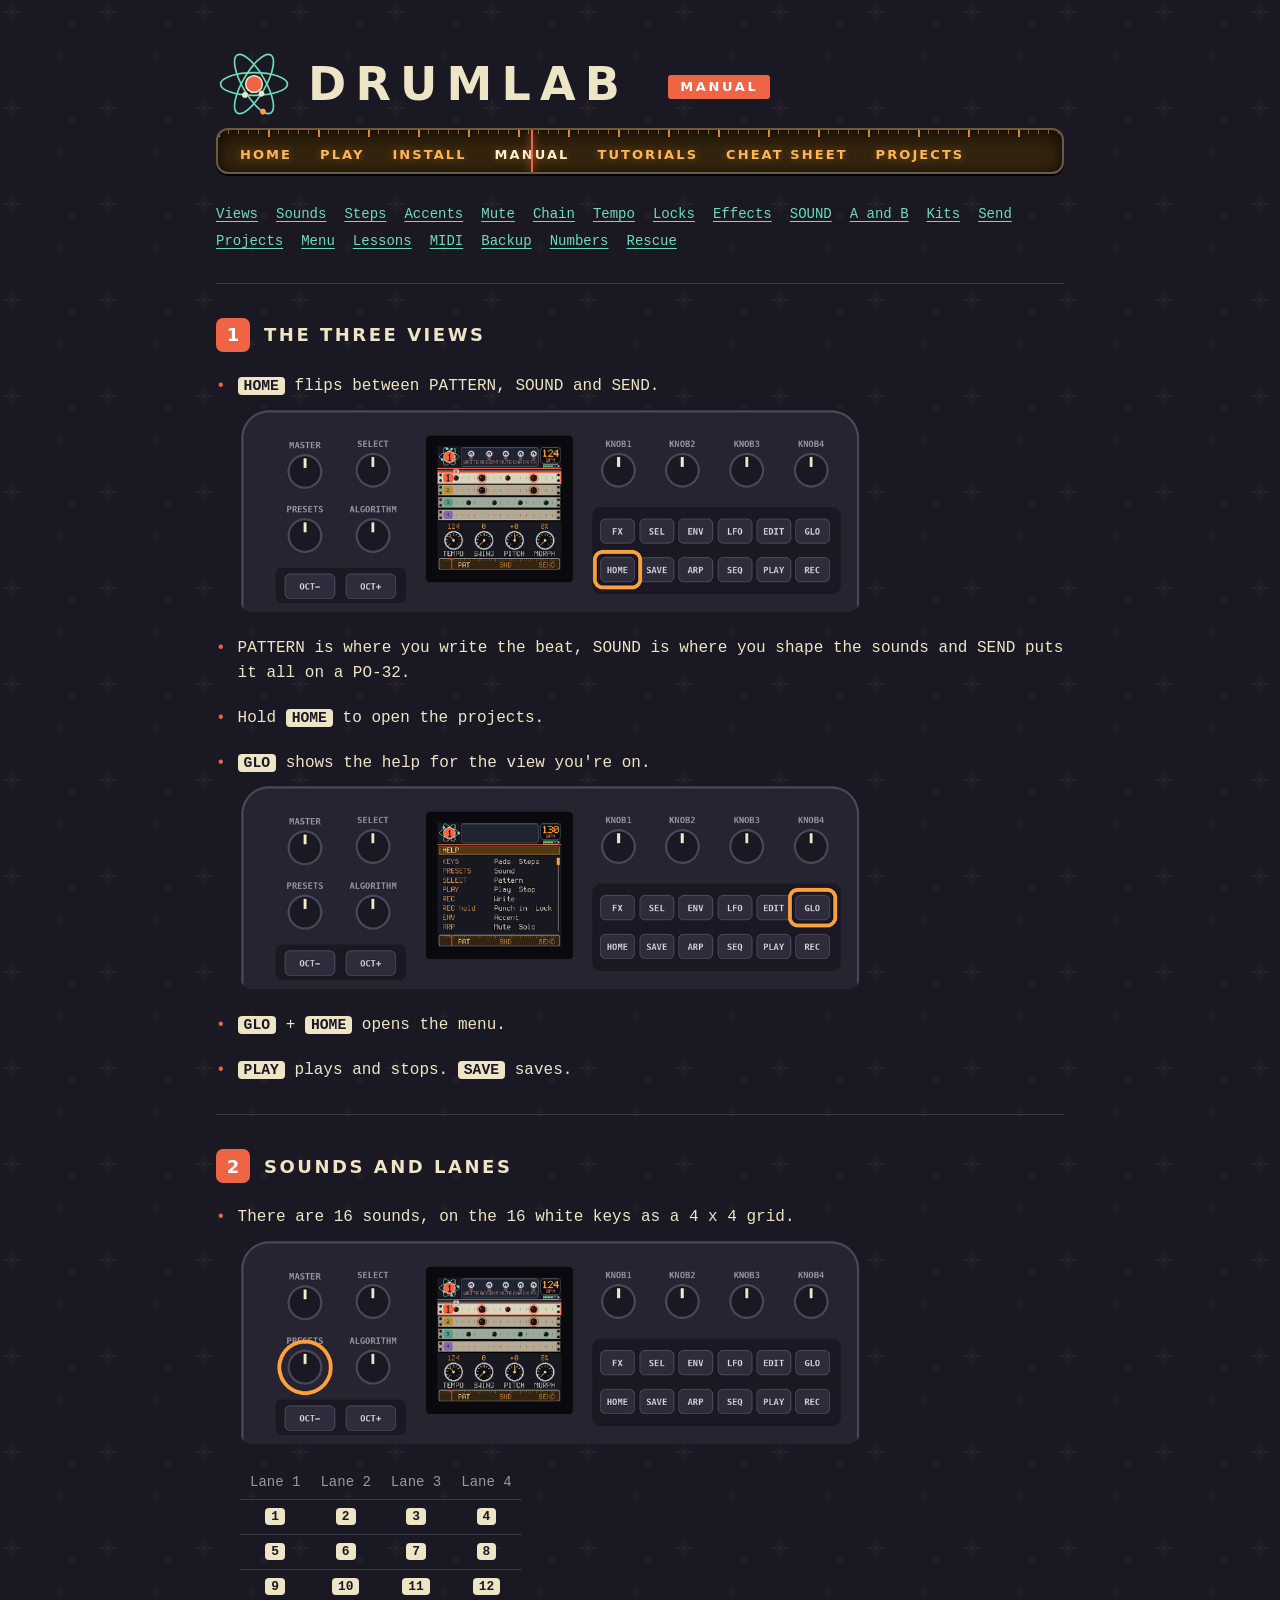
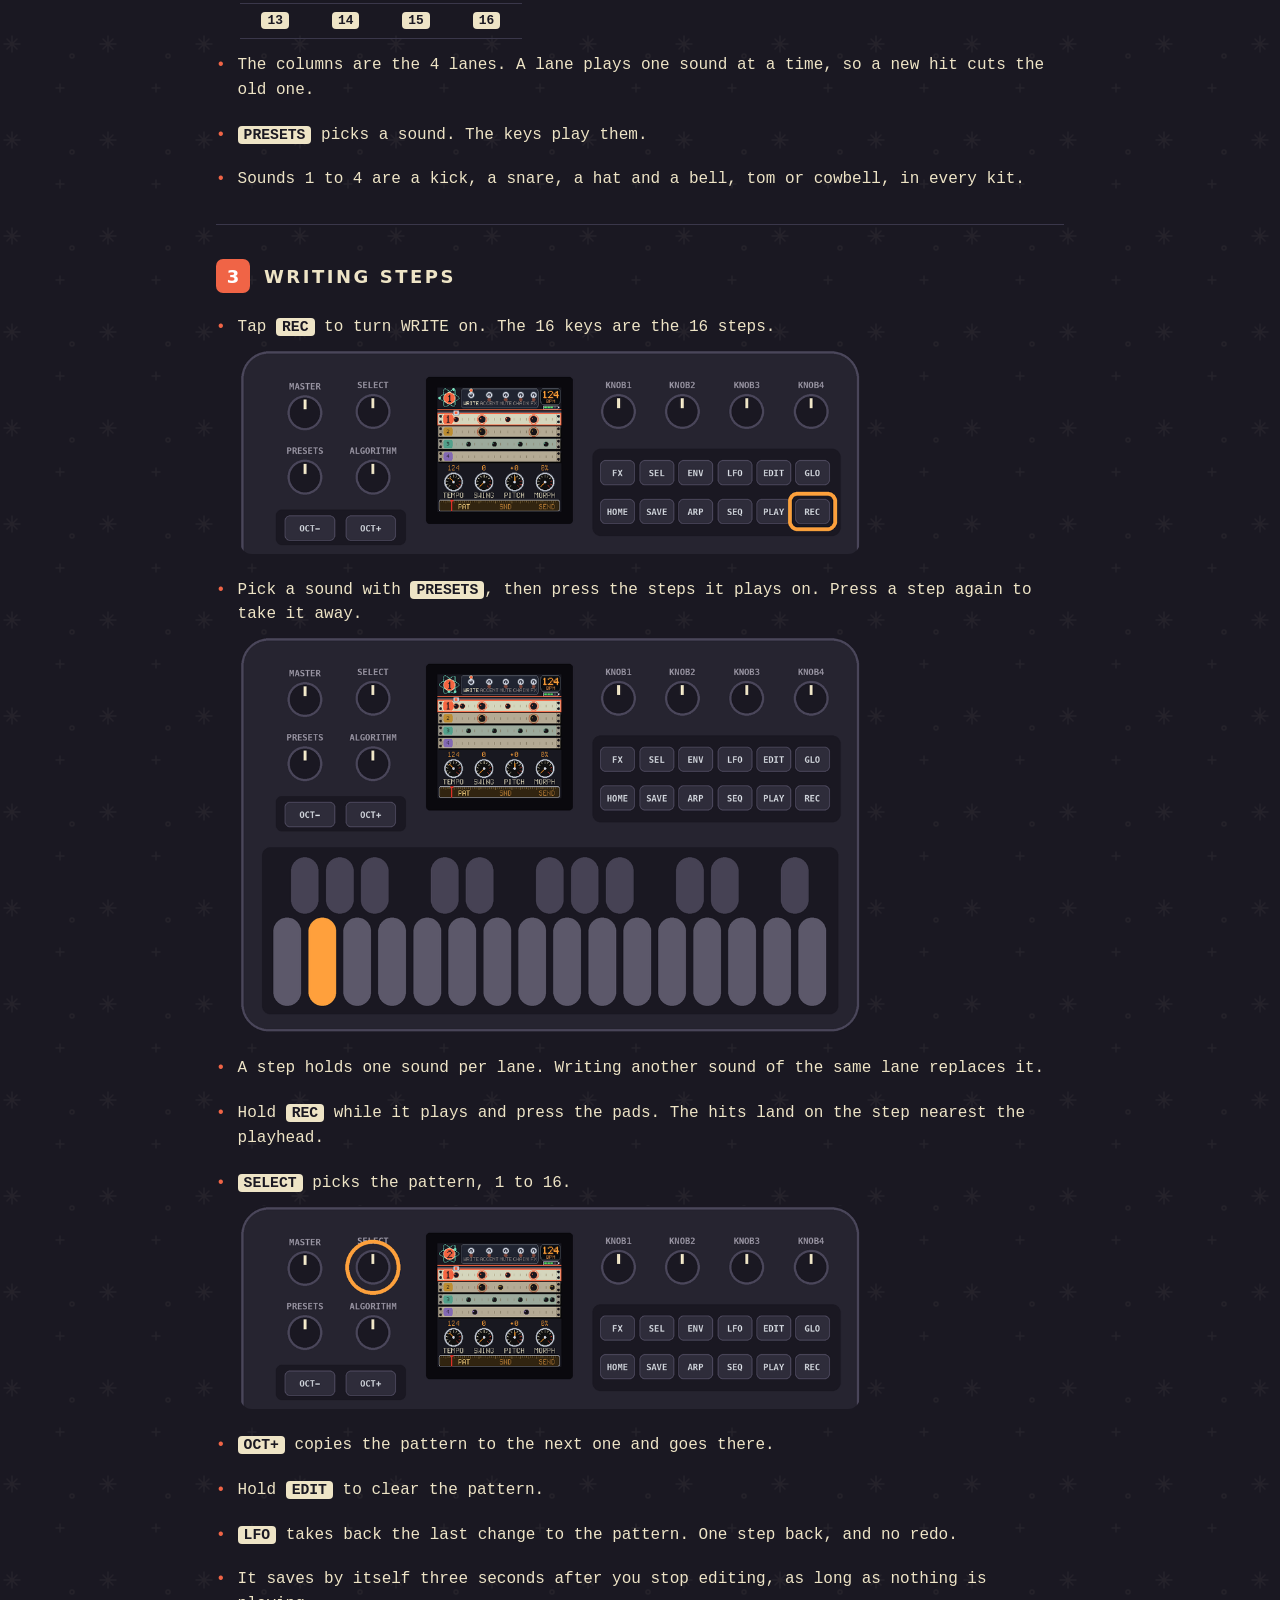
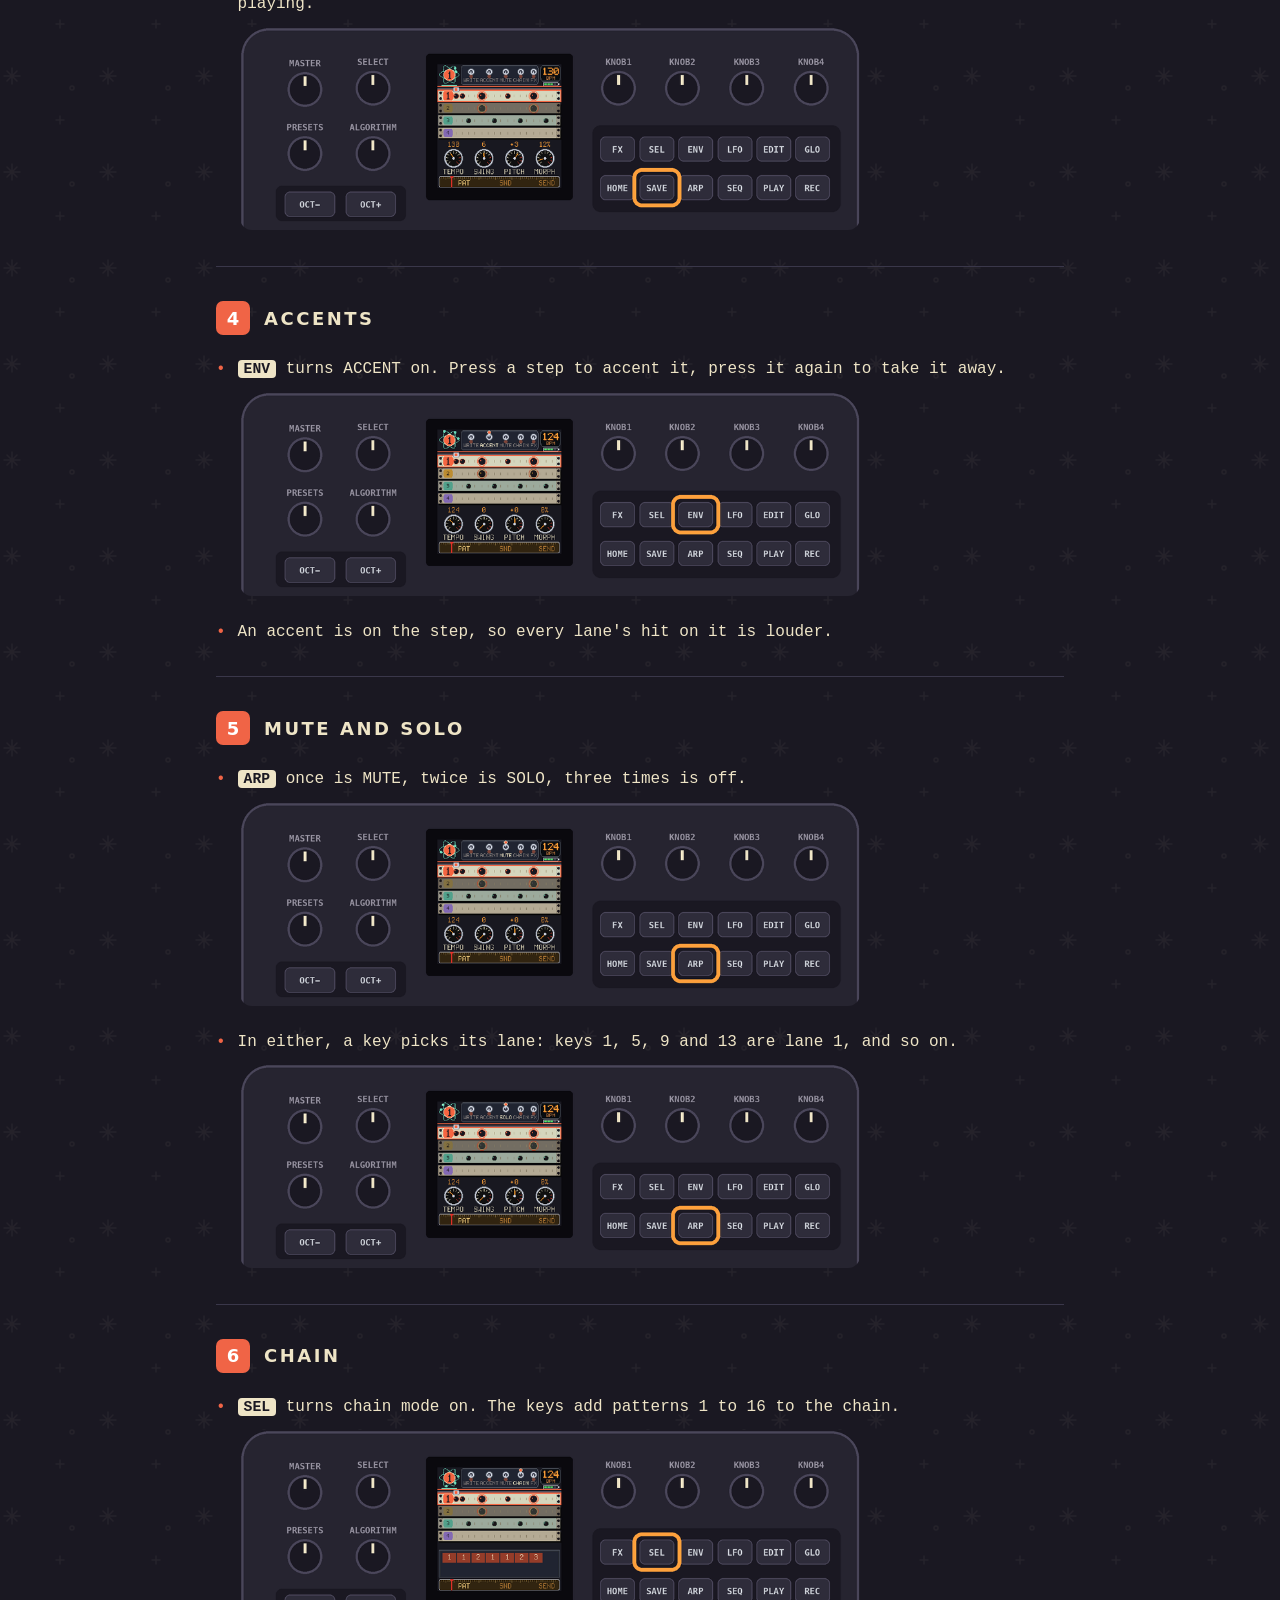
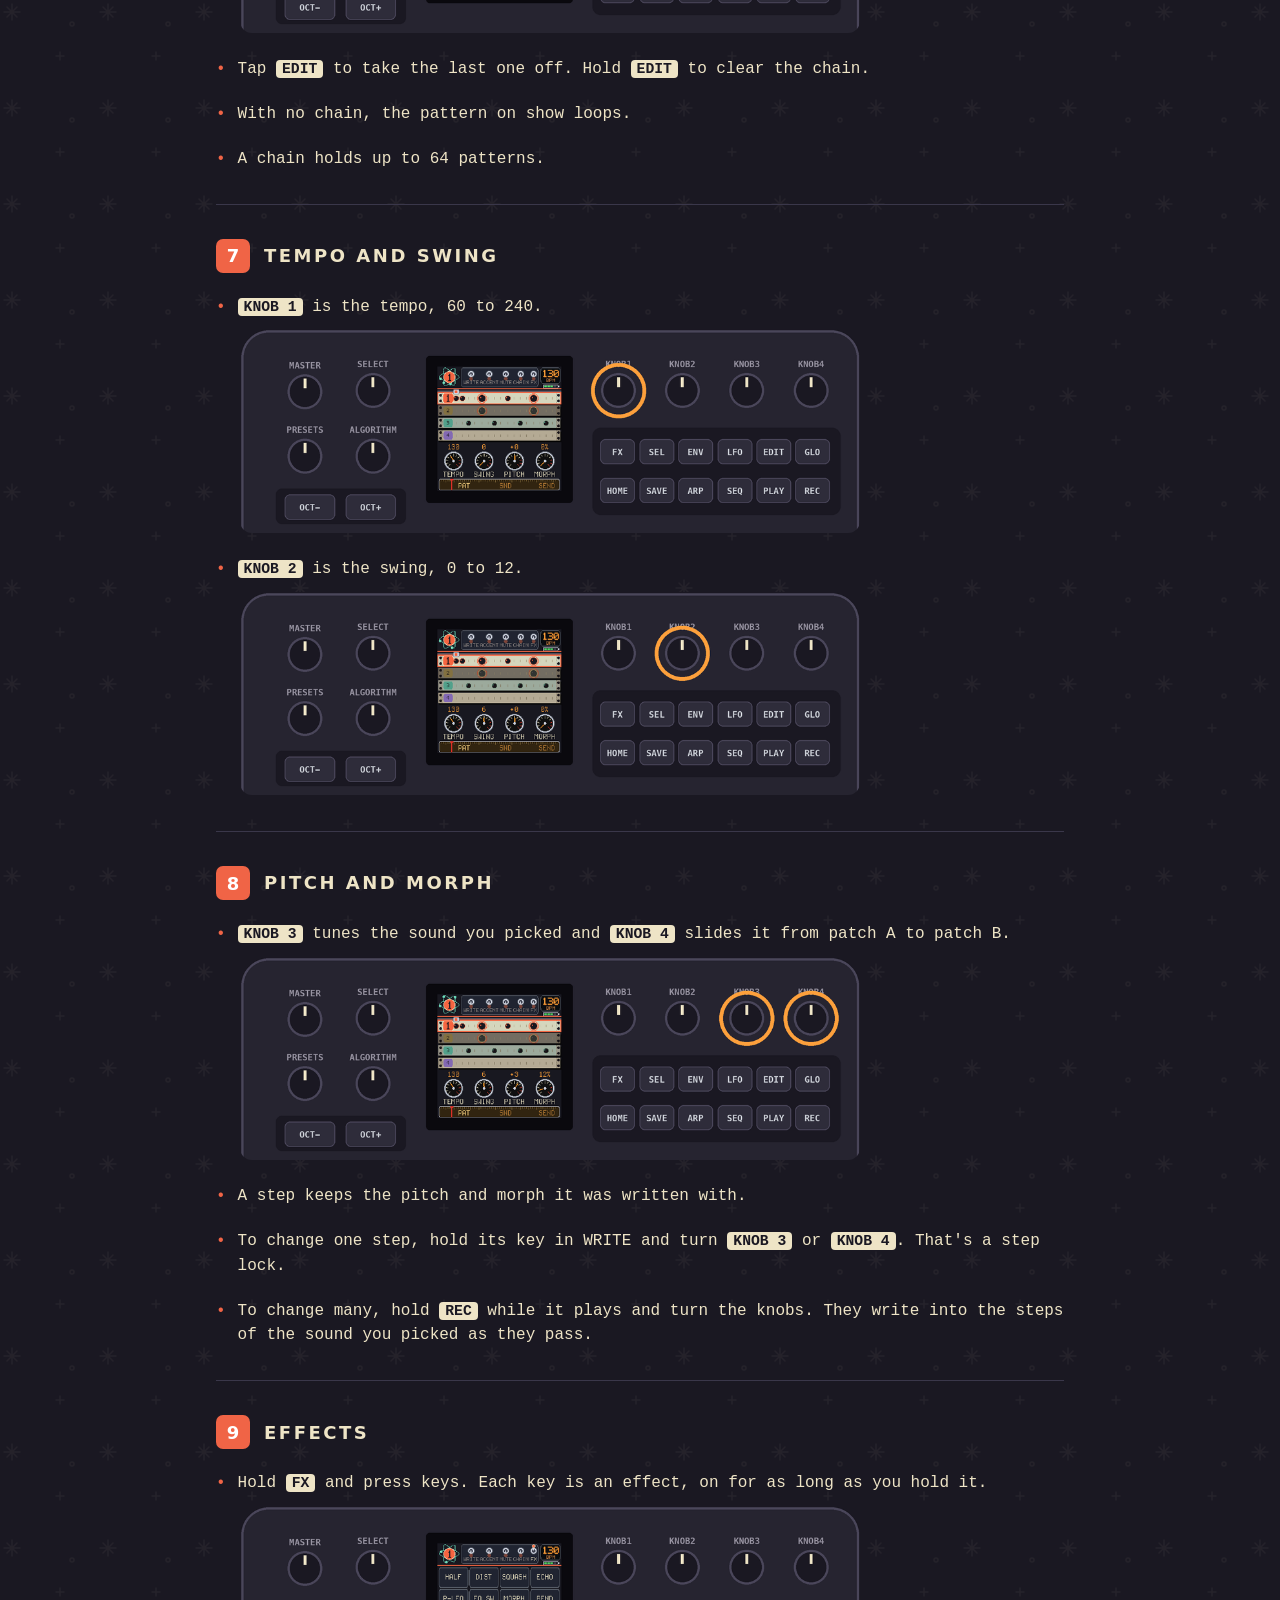
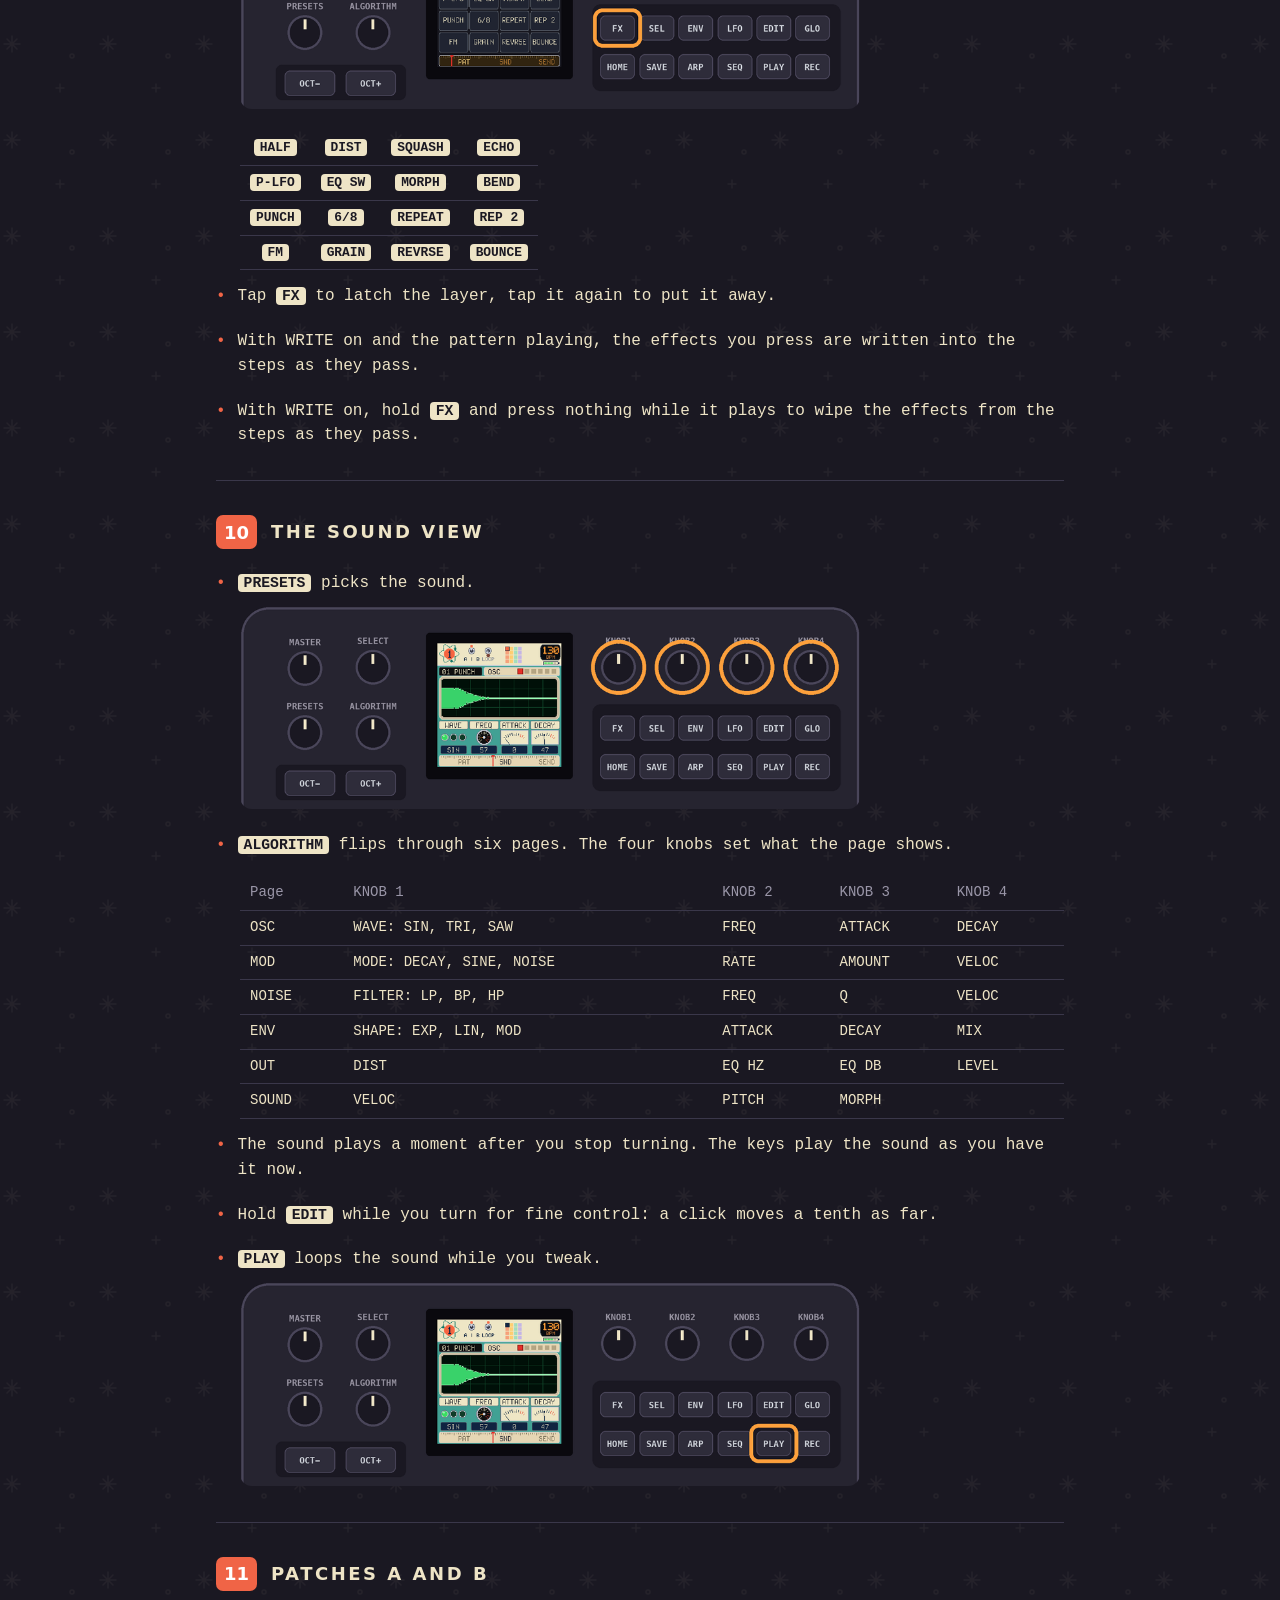
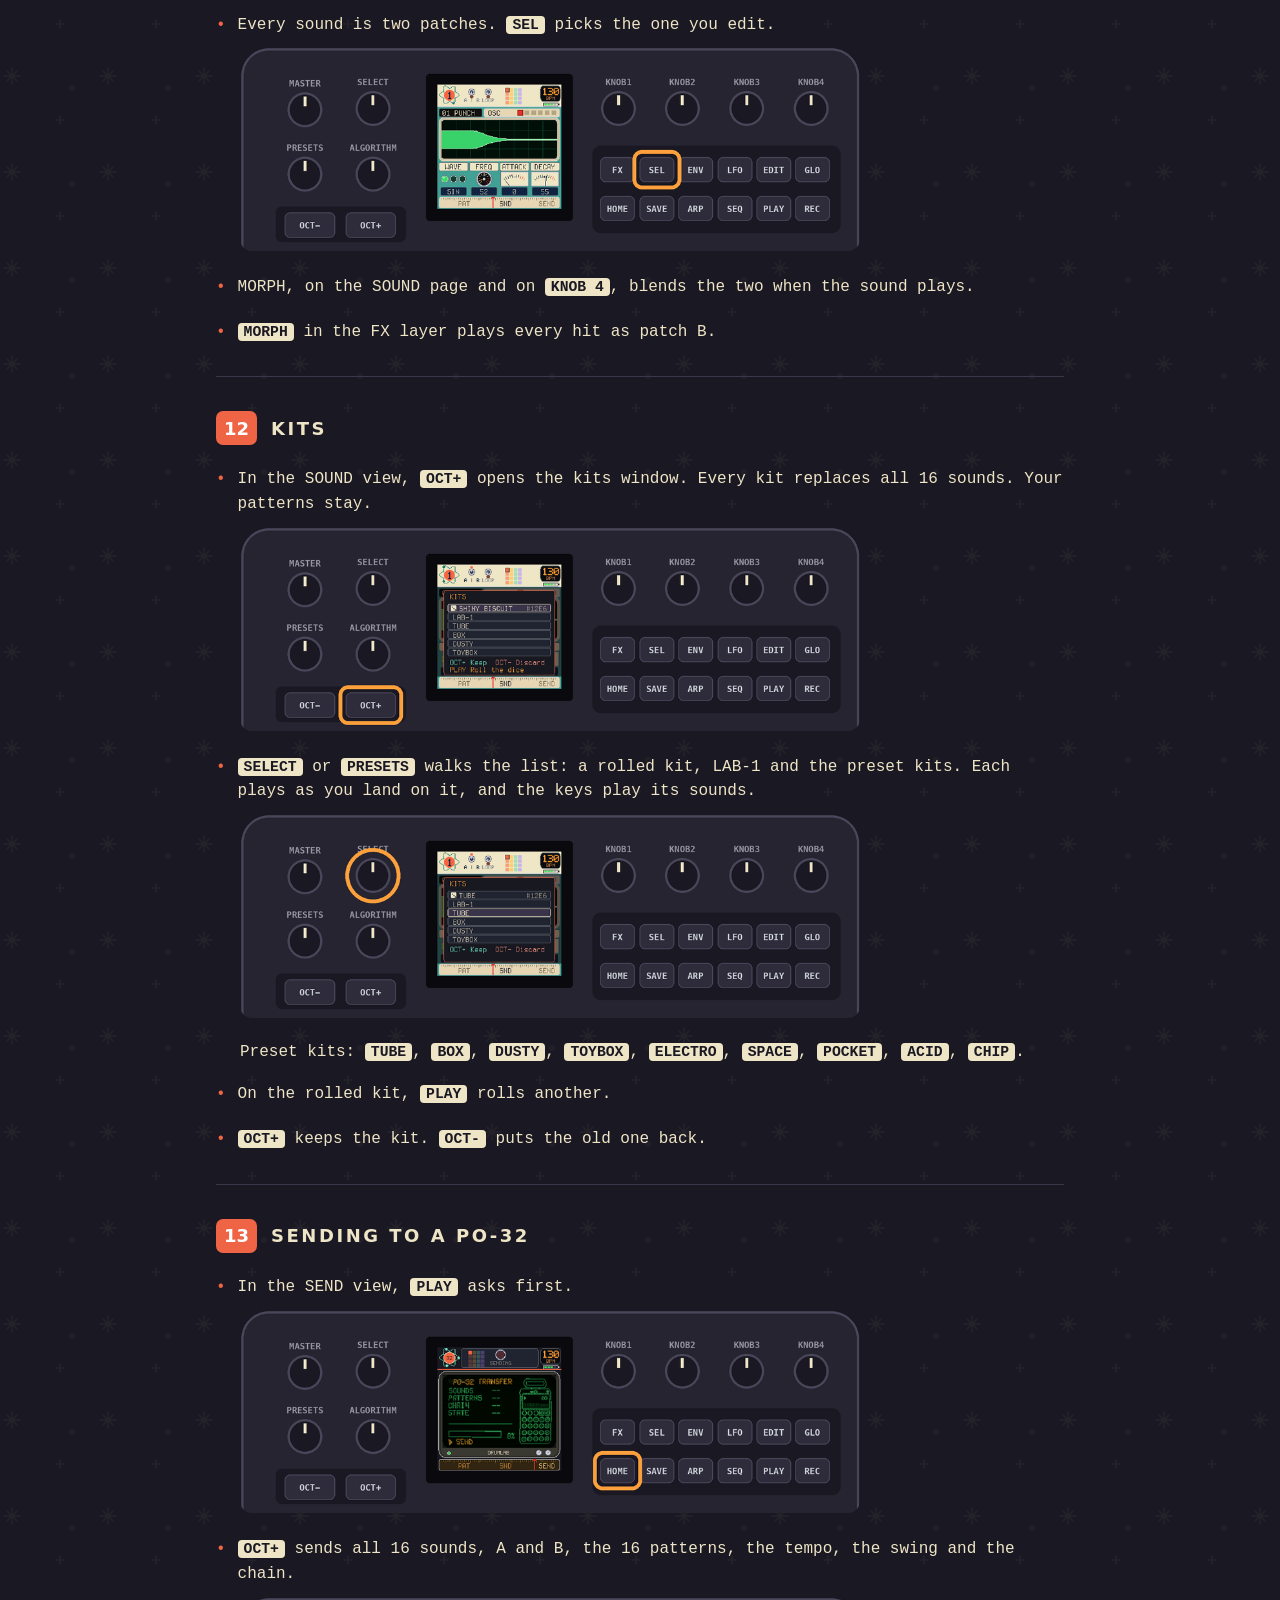
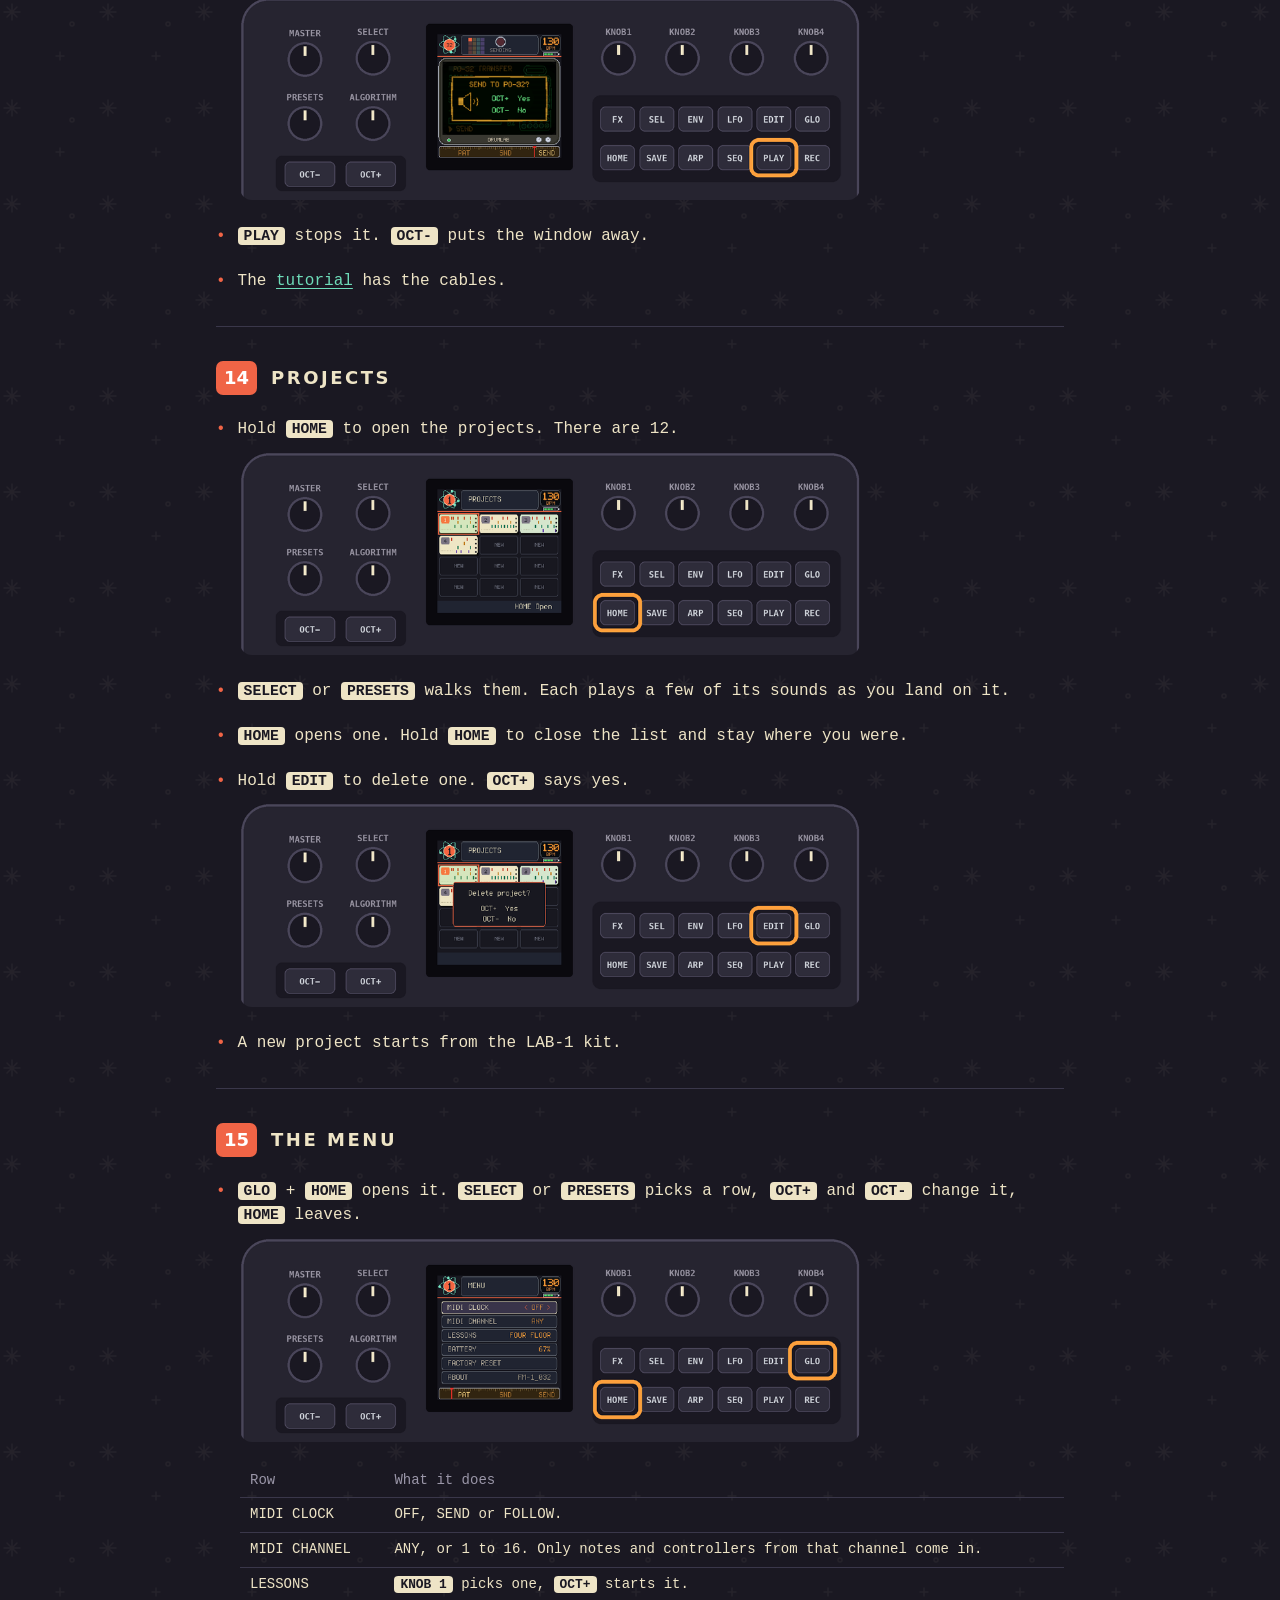
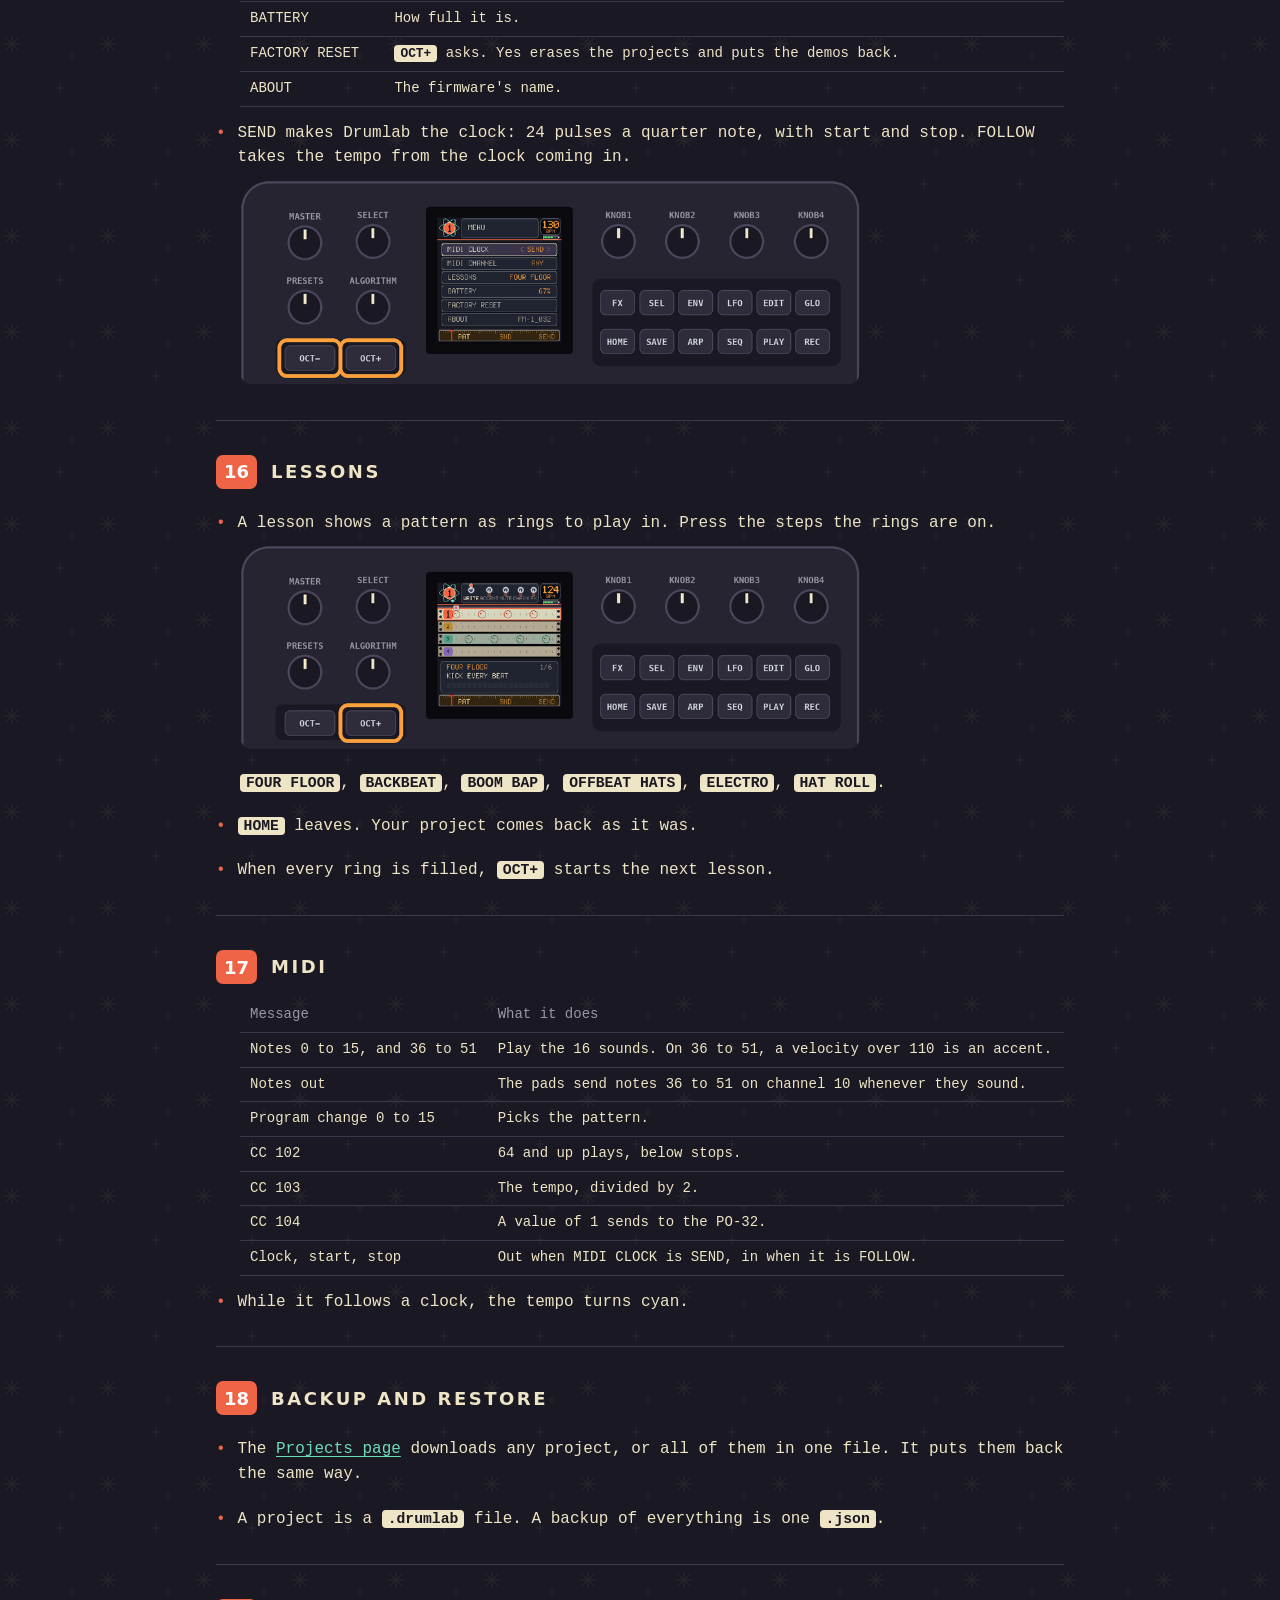
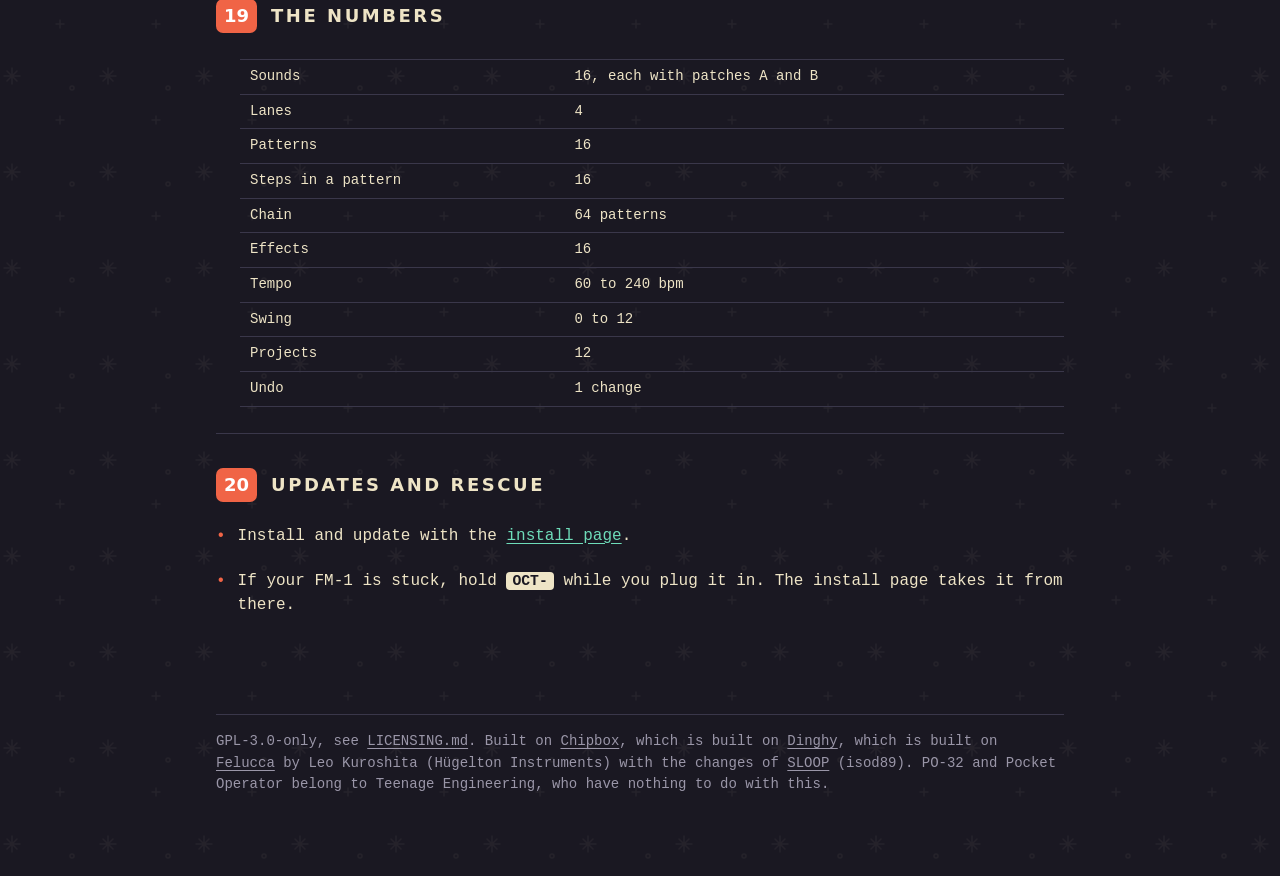
==== site/guide/index.html @ 938a764e "LETS DO THISSSSS. Microtonic for the FM1 beta!" ====
<!doctype html>
<html lang="en">
<head>
<meta charset="utf-8">
<meta name="viewport" content="width=device-width, initial-scale=1">
<title>Manual · Drumlab</title>
<meta name="description" content="">
<link rel="stylesheet" href="../lab.css">
</head>
<body>
<main>
  <div class="mast"><svg class="atom" viewBox="-50 -50 100 100" width="76" height="76" aria-hidden="true"><g fill="none" stroke="#6edcb9" stroke-width="2.2"><ellipse rx="44" ry="15" transform="rotate(0)"/><ellipse rx="44" ry="15" transform="rotate(60)"/><ellipse rx="44" ry="15" transform="rotate(120)"/></g><g transform="rotate(0)"><circle r="3.8" fill="#eee4c6"><animateMotion dur="3.1s" repeatCount="indefinite" path="M44,0 A44,15 0 1,1 -44,0 A44,15 0 1,1 44,0"/></circle></g><g transform="rotate(60)"><circle r="3.8" fill="#ffa03c"><animateMotion dur="4.3s" repeatCount="indefinite" path="M44,0 A44,15 0 1,0 -44,0 A44,15 0 1,0 44,0"/></circle></g><g transform="rotate(120)"><circle r="3.8" fill="#eee4c6"><animateMotion dur="5.2s" repeatCount="indefinite" path="M44,0 A44,15 0 1,1 -44,0 A44,15 0 1,1 44,0"/></circle></g><circle r="11" fill="#f06446" stroke="#eee4c6" stroke-width="2"/></svg><h1><a href="../">Drumlab</a> <span class="tag">MANUAL</span></h1></div>
  
  <nav class="dial" aria-label="Pages"><a href=".././">Home</a><a href="../play/">Play</a><a href="../install.html">Install</a><a href="../guide/" aria-current="page">Manual</a><a href="../manual/">Tutorials</a><a href="../cheatsheet/">Cheat sheet</a><a href="../projects/">Projects</a></nav>
  <div class="toc"><a href="#views">Views</a><a href="#sounds">Sounds</a><a href="#steps">Steps</a><a href="#accents">Accents</a><a href="#mute">Mute</a><a href="#chain">Chain</a><a href="#tempo">Tempo</a><a href="#locks">Locks</a><a href="#fx">Effects</a><a href="#sound">SOUND</a><a href="#ab">A and B</a><a href="#kits">Kits</a><a href="#send">Send</a><a href="#projects">Projects</a><a href="#menu">Menu</a><a href="#lessons">Lessons</a><a href="#midi">MIDI</a><a href="#backup">Backup</a><a href="#numbers">Numbers</a><a href="#rescue">Rescue</a></div>

  <section class="step" id="views">
    <h2><b>1</b>The three views</h2>
    <div class="item"><div class="t"><div><code>HOME</code> flips between PATTERN, SOUND and SEND.</div></div><div class="pic"><img src="../manual/img/pn-g-home.png" alt="g-home" width="960" height="315" loading="lazy"></div></div>
    <div class="item"><div class="t"><div>PATTERN is where you write the beat, SOUND is where you shape the sounds and SEND puts it all on a PO-32.</div></div></div>
    <div class="item"><div class="t"><div>Hold <code>HOME</code> to open the projects.</div></div></div>
    <div class="item"><div class="t"><div><code>GLO</code> shows the help for the view you're on.</div></div><div class="pic"><img src="../manual/img/pn-g-help.png" alt="g-help" width="960" height="315" loading="lazy"></div></div>
    <div class="item"><div class="t"><div><code>GLO</code> + <code>HOME</code> opens the menu.</div></div></div>
    <div class="item"><div class="t"><div><code>PLAY</code> plays and stops. <code>SAVE</code> saves.</div></div></div>
  </section>

  <section class="step" id="sounds">
    <h2><b>2</b>Sounds and lanes</h2>
    <div class="item"><div class="t"><div>There are 16 sounds, on the 16 white keys as a 4 x 4 grid.</div></div><div class="pic"><img src="../manual/img/pn-g-presets.png" alt="g-presets" width="960" height="315" loading="lazy"></div></div>
    <div class="block"><table style="width:auto"><tr><th style="text-align:center">Lane 1</th><th style="text-align:center">Lane 2</th><th style="text-align:center">Lane 3</th><th style="text-align:center">Lane 4</th></tr><tr><td style="text-align:center"><code>1</code></td><td style="text-align:center"><code>2</code></td><td style="text-align:center"><code>3</code></td><td style="text-align:center"><code>4</code></td></tr><tr><td style="text-align:center"><code>5</code></td><td style="text-align:center"><code>6</code></td><td style="text-align:center"><code>7</code></td><td style="text-align:center"><code>8</code></td></tr><tr><td style="text-align:center"><code>9</code></td><td style="text-align:center"><code>10</code></td><td style="text-align:center"><code>11</code></td><td style="text-align:center"><code>12</code></td></tr><tr><td style="text-align:center"><code>13</code></td><td style="text-align:center"><code>14</code></td><td style="text-align:center"><code>15</code></td><td style="text-align:center"><code>16</code></td></tr></table></div>
    <div class="item"><div class="t"><div>The columns are the 4 lanes. A lane plays one sound at a time, so a new hit cuts the old one.</div></div></div>
    <div class="item"><div class="t"><div><code>PRESETS</code> picks a sound. The keys play them.</div></div></div>
    <div class="item"><div class="t"><div>Sounds 1 to 4 are a kick, a snare, a hat and a bell, tom or cowbell, in every kit.</div></div></div>
  </section>

  <section class="step" id="steps">
    <h2><b>3</b>Writing steps</h2>
    <div class="item"><div class="t"><div>Tap <code>REC</code> to turn WRITE on. The 16 keys are the 16 steps.</div></div><div class="pic"><img src="../manual/img/pn-g-write.png" alt="g-write" width="960" height="315" loading="lazy"></div></div>
    <div class="item"><div class="t"><div>Pick a sound with <code>PRESETS</code>, then press the steps it plays on. Press a step again to take it away.</div></div><div class="pic"><img src="../manual/img/pn-g-steps.png" alt="g-steps" width="960" height="612" loading="lazy"></div></div>
    <div class="item"><div class="t"><div>A step holds one sound per lane. Writing another sound of the same lane replaces it.</div></div></div>
    <div class="item"><div class="t"><div>Hold <code>REC</code> while it plays and press the pads. The hits land on the step nearest the playhead.</div></div></div>
    <div class="item"><div class="t"><div><code>SELECT</code> picks the pattern, 1 to 16.</div></div><div class="pic"><img src="../manual/img/pn-g-pattern.png" alt="g-pattern" width="960" height="315" loading="lazy"></div></div>
    <div class="item"><div class="t"><div><code>OCT+</code> copies the pattern to the next one and goes there.</div></div></div>
    <div class="item"><div class="t"><div>Hold <code>EDIT</code> to clear the pattern.</div></div></div>
    <div class="item"><div class="t"><div><code>LFO</code> takes back the last change to the pattern. One step back, and no redo.</div></div></div>
    <div class="item"><div class="t"><div>It saves by itself three seconds after you stop editing, as long as nothing is playing.</div></div><div class="pic"><img src="../manual/img/pn-g-save.png" alt="g-save" width="960" height="315" loading="lazy"></div></div>
  </section>

  <section class="step" id="accents">
    <h2><b>4</b>Accents</h2>
    <div class="item"><div class="t"><div><code>ENV</code> turns ACCENT on. Press a step to accent it, press it again to take it away.</div></div><div class="pic"><img src="../manual/img/pn-g-accent.png" alt="g-accent" width="960" height="315" loading="lazy"></div></div>
    <div class="item"><div class="t"><div>An accent is on the step, so every lane's hit on it is louder.</div></div></div>
  </section>

  <section class="step" id="mute">
    <h2><b>5</b>Mute and solo</h2>
    <div class="item"><div class="t"><div><code>ARP</code> once is MUTE, twice is SOLO, three times is off.</div></div><div class="pic"><img src="../manual/img/pn-g-mute.png" alt="g-mute" width="960" height="315" loading="lazy"></div></div>
    <div class="item"><div class="t"><div>In either, a key picks its lane: keys 1, 5, 9 and 13 are lane 1, and so on.</div></div><div class="pic"><img src="../manual/img/pn-g-solo.png" alt="g-solo" width="960" height="315" loading="lazy"></div></div>
  </section>

  <section class="step" id="chain">
    <h2><b>6</b>Chain</h2>
    <div class="item"><div class="t"><div><code>SEL</code> turns chain mode on. The keys add patterns 1 to 16 to the chain.</div></div><div class="pic"><img src="../manual/img/pn-g-chain.png" alt="g-chain" width="960" height="315" loading="lazy"></div></div>
    <div class="item"><div class="t"><div>Tap <code>EDIT</code> to take the last one off. Hold <code>EDIT</code> to clear the chain.</div></div></div>
    <div class="item"><div class="t"><div>With no chain, the pattern on show loops.</div></div></div>
    <div class="item"><div class="t"><div>A chain holds up to 64 patterns.</div></div></div>
  </section>

  <section class="step" id="tempo">
    <h2><b>7</b>Tempo and swing</h2>
    <div class="item"><div class="t"><div><code>KNOB 1</code> is the tempo, 60 to 240.</div></div><div class="pic"><img src="../manual/img/pn-g-tempo.png" alt="g-tempo" width="960" height="315" loading="lazy"></div></div>
    <div class="item"><div class="t"><div><code>KNOB 2</code> is the swing, 0 to 12.</div></div><div class="pic"><img src="../manual/img/pn-g-swing.png" alt="g-swing" width="960" height="315" loading="lazy"></div></div>
  </section>

  <section class="step" id="locks">
    <h2><b>8</b>Pitch and morph</h2>
    <div class="item"><div class="t"><div><code>KNOB 3</code> tunes the sound you picked and <code>KNOB 4</code> slides it from patch A to patch B.</div></div><div class="pic"><img src="../manual/img/pn-g-pm.png" alt="g-pm" width="960" height="315" loading="lazy"></div></div>
    <div class="item"><div class="t"><div>A step keeps the pitch and morph it was written with.</div></div></div>
    <div class="item"><div class="t"><div>To change one step, hold its key in WRITE and turn <code>KNOB 3</code> or <code>KNOB 4</code>. That's a step lock.</div></div></div>
    <div class="item"><div class="t"><div>To change many, hold <code>REC</code> while it plays and turn the knobs. They write into the steps of the sound you picked as they pass.</div></div></div>
  </section>

  <section class="step" id="fx">
    <h2><b>9</b>Effects</h2>
    <div class="item"><div class="t"><div>Hold <code>FX</code> and press keys. Each key is an effect, on for as long as you hold it.</div></div><div class="pic"><img src="../manual/img/pn-g-fx.png" alt="g-fx" width="960" height="315" loading="lazy"></div></div>
    <div class="block"><table style="width:auto"><tr><td style="text-align:center"><code>HALF</code></td><td style="text-align:center"><code>DIST</code></td><td style="text-align:center"><code>SQUASH</code></td><td style="text-align:center"><code>ECHO</code></td></tr><tr><td style="text-align:center"><code>P-LFO</code></td><td style="text-align:center"><code>EQ SW</code></td><td style="text-align:center"><code>MORPH</code></td><td style="text-align:center"><code>BEND</code></td></tr><tr><td style="text-align:center"><code>PUNCH</code></td><td style="text-align:center"><code>6/8</code></td><td style="text-align:center"><code>REPEAT</code></td><td style="text-align:center"><code>REP 2</code></td></tr><tr><td style="text-align:center"><code>FM</code></td><td style="text-align:center"><code>GRAIN</code></td><td style="text-align:center"><code>REVRSE</code></td><td style="text-align:center"><code>BOUNCE</code></td></tr></table></div>
    <div class="item"><div class="t"><div>Tap <code>FX</code> to latch the layer, tap it again to put it away.</div></div></div>
    <div class="item"><div class="t"><div>With WRITE on and the pattern playing, the effects you press are written into the steps as they pass.</div></div></div>
    <div class="item"><div class="t"><div>With WRITE on, hold <code>FX</code> and press nothing while it plays to wipe the effects from the steps as they pass.</div></div></div>
  </section>

  <section class="step" id="sound">
    <h2><b>10</b>The SOUND view</h2>
    <div class="item"><div class="t"><div><code>PRESETS</code> picks the sound.</div></div><div class="pic"><img src="../manual/img/pn-g-knobs.png" alt="g-knobs" width="960" height="315" loading="lazy"></div></div>
    <div class="item"><div class="t"><div><code>ALGORITHM</code> flips through six pages. The four knobs set what the page shows.</div></div></div>
    <div class="block"><table><tr><th>Page</th><th>KNOB 1</th><th>KNOB 2</th><th>KNOB 3</th><th>KNOB 4</th></tr><tr><td>OSC</td><td>WAVE: SIN, TRI, SAW</td><td>FREQ</td><td>ATTACK</td><td>DECAY</td></tr><tr><td>MOD</td><td>MODE: DECAY, SINE, NOISE</td><td>RATE</td><td>AMOUNT</td><td>VELOC</td></tr><tr><td>NOISE</td><td>FILTER: LP, BP, HP</td><td>FREQ</td><td>Q</td><td>VELOC</td></tr><tr><td>ENV</td><td>SHAPE: EXP, LIN, MOD</td><td>ATTACK</td><td>DECAY</td><td>MIX</td></tr><tr><td>OUT</td><td>DIST</td><td>EQ HZ</td><td>EQ DB</td><td>LEVEL</td></tr><tr><td>SOUND</td><td>VELOC</td><td>PITCH</td><td>MORPH</td><td></td></tr></table></div>
    <div class="item"><div class="t"><div>The sound plays a moment after you stop turning. The keys play the sound as you have it now.</div></div></div>
    <div class="item"><div class="t"><div>Hold <code>EDIT</code> while you turn for fine control: a click moves a tenth as far.</div></div></div>
    <div class="item"><div class="t"><div><code>PLAY</code> loops the sound while you tweak.</div></div><div class="pic"><img src="../manual/img/pn-g-loop.png" alt="g-loop" width="960" height="315" loading="lazy"></div></div>
  </section>

  <section class="step" id="ab">
    <h2><b>11</b>Patches A and B</h2>
    <div class="item"><div class="t"><div>Every sound is two patches. <code>SEL</code> picks the one you edit.</div></div><div class="pic"><img src="../manual/img/pn-g-ab.png" alt="g-ab" width="960" height="315" loading="lazy"></div></div>
    <div class="item"><div class="t"><div>MORPH, on the SOUND page and on <code>KNOB 4</code>, blends the two when the sound plays.</div></div></div>
    <div class="item"><div class="t"><div><code>MORPH</code> in the FX layer plays every hit as patch B.</div></div></div>
  </section>

  <section class="step" id="kits">
    <h2><b>12</b>Kits</h2>
    <div class="item"><div class="t"><div>In the SOUND view, <code>OCT+</code> opens the kits window. Every kit replaces all 16 sounds. Your patterns stay.</div></div><div class="pic"><img src="../manual/img/pn-g-kits.png" alt="g-kits" width="960" height="315" loading="lazy"></div></div>
    <div class="item"><div class="t"><div><code>SELECT</code> or <code>PRESETS</code> walks the list: a rolled kit, LAB-1 and the preset kits. Each plays as you land on it, and the keys play its sounds.</div></div><div class="pic"><img src="../manual/img/pn-g-kitlist.png" alt="g-kitlist" width="960" height="315" loading="lazy"></div></div>
    <div class="block"><p>Preset kits: <code>TUBE</code>, <code>BOX</code>, <code>DUSTY</code>, <code>TOYBOX</code>, <code>ELECTRO</code>, <code>SPACE</code>, <code>POCKET</code>, <code>ACID</code>, <code>CHIP</code>.</p></div>
    <div class="item"><div class="t"><div>On the rolled kit, <code>PLAY</code> rolls another.</div></div></div>
    <div class="item"><div class="t"><div><code>OCT+</code> keeps the kit. <code>OCT-</code> puts the old one back.</div></div></div>
  </section>

  <section class="step" id="send">
    <h2><b>13</b>Sending to a PO-32</h2>
    <div class="item"><div class="t"><div>In the SEND view, <code>PLAY</code> asks first.</div></div><div class="pic"><img src="../manual/img/pn-g-send.png" alt="g-send" width="960" height="315" loading="lazy"></div></div>
    <div class="item"><div class="t"><div><code>OCT+</code> sends all 16 sounds, A and B, the 16 patterns, the tempo, the swing and the chain.</div></div><div class="pic"><img src="../manual/img/pn-g-ask.png" alt="g-ask" width="960" height="315" loading="lazy"></div></div>
    <div class="item"><div class="t"><div><code>PLAY</code> stops it. <code>OCT-</code> puts the window away.</div></div></div>
    <div class="item"><div class="t"><div>The <a href="../manual/send-po32/">tutorial</a> has the cables.</div></div></div>
  </section>

  <section class="step" id="projects">
    <h2><b>14</b>Projects</h2>
    <div class="item"><div class="t"><div>Hold <code>HOME</code> to open the projects. There are 12.</div></div><div class="pic"><img src="../manual/img/pn-g-picker.png" alt="g-picker" width="960" height="315" loading="lazy"></div></div>
    <div class="item"><div class="t"><div><code>SELECT</code> or <code>PRESETS</code> walks them. Each plays a few of its sounds as you land on it.</div></div></div>
    <div class="item"><div class="t"><div><code>HOME</code> opens one. Hold <code>HOME</code> to close the list and stay where you were.</div></div></div>
    <div class="item"><div class="t"><div>Hold <code>EDIT</code> to delete one. <code>OCT+</code> says yes.</div></div><div class="pic"><img src="../manual/img/pn-g-delete.png" alt="g-delete" width="960" height="315" loading="lazy"></div></div>
    <div class="item"><div class="t"><div>A new project starts from the LAB-1 kit.</div></div></div>
  </section>

  <section class="step" id="menu">
    <h2><b>15</b>The menu</h2>
    <div class="item"><div class="t"><div><code>GLO</code> + <code>HOME</code> opens it. <code>SELECT</code> or <code>PRESETS</code> picks a row, <code>OCT+</code> and <code>OCT-</code> change it, <code>HOME</code> leaves.</div></div><div class="pic"><img src="../manual/img/pn-g-menu.png" alt="g-menu" width="960" height="315" loading="lazy"></div></div>
    <div class="block"><table><tr><th>Row</th><th>What it does</th></tr><tr><td>MIDI CLOCK</td><td>OFF, SEND or FOLLOW.</td></tr><tr><td>MIDI CHANNEL</td><td>ANY, or 1 to 16. Only notes and controllers from that channel come in.</td></tr><tr><td>LESSONS</td><td><code>KNOB 1</code> picks one, <code>OCT+</code> starts it.</td></tr><tr><td>BATTERY</td><td>How full it is.</td></tr><tr><td>FACTORY RESET</td><td><code>OCT+</code> asks. Yes erases the projects and puts the demos back.</td></tr><tr><td>ABOUT</td><td>The firmware's name.</td></tr></table></div>
    <div class="item"><div class="t"><div>SEND makes Drumlab the clock: 24 pulses a quarter note, with start and stop. FOLLOW takes the tempo from the clock coming in.</div></div><div class="pic"><img src="../manual/img/pn-g-clock.png" alt="g-clock" width="960" height="315" loading="lazy"></div></div>
  </section>

  <section class="step" id="lessons">
    <h2><b>16</b>Lessons</h2>
    <div class="item"><div class="t"><div>A lesson shows a pattern as rings to play in. Press the steps the rings are on.</div></div><div class="pic"><img src="../manual/img/pn-l-start.png" alt="l-start" width="960" height="315" loading="lazy"></div></div>
    <div class="block"><p><code>FOUR FLOOR</code>, <code>BACKBEAT</code>, <code>BOOM BAP</code>, <code>OFFBEAT HATS</code>, <code>ELECTRO</code>, <code>HAT ROLL</code>.</p></div>
    <div class="item"><div class="t"><div><code>HOME</code> leaves. Your project comes back as it was.</div></div></div>
    <div class="item"><div class="t"><div>When every ring is filled, <code>OCT+</code> starts the next lesson.</div></div></div>
  </section>

  <section class="step" id="midi">
    <h2><b>17</b>MIDI</h2>
    <div class="block"><table><tr><th>Message</th><th>What it does</th></tr><tr><td>Notes 0 to 15, and 36 to 51</td><td>Play the 16 sounds. On 36 to 51, a velocity over 110 is an accent.</td></tr><tr><td>Notes out</td><td>The pads send notes 36 to 51 on channel 10 whenever they sound.</td></tr><tr><td>Program change 0 to 15</td><td>Picks the pattern.</td></tr><tr><td>CC 102</td><td>64 and up plays, below stops.</td></tr><tr><td>CC 103</td><td>The tempo, divided by 2.</td></tr><tr><td>CC 104</td><td>A value of 1 sends to the PO-32.</td></tr><tr><td>Clock, start, stop</td><td>Out when MIDI CLOCK is SEND, in when it is FOLLOW.</td></tr></table></div>
    <div class="item"><div class="t"><div>While it follows a clock, the tempo turns cyan.</div></div></div>
  </section>

  <section class="step" id="backup">
    <h2><b>18</b>Backup and restore</h2>
    <div class="item"><div class="t"><div>The <a href="../projects/">Projects page</a> downloads any project, or all of them in one file. It puts them back the same way.</div></div></div>
    <div class="item"><div class="t"><div>A project is a <code>.drumlab</code> file. A backup of everything is one <code>.json</code>.</div></div></div>
  </section>

  <section class="step" id="numbers">
    <h2><b>19</b>The numbers</h2>
    <div class="block"><table><tr><th></th><th></th></tr><tr><td>Sounds</td><td>16, each with patches A and B</td></tr><tr><td>Lanes</td><td>4</td></tr><tr><td>Patterns</td><td>16</td></tr><tr><td>Steps in a pattern</td><td>16</td></tr><tr><td>Chain</td><td>64 patterns</td></tr><tr><td>Effects</td><td>16</td></tr><tr><td>Tempo</td><td>60 to 240 bpm</td></tr><tr><td>Swing</td><td>0 to 12</td></tr><tr><td>Projects</td><td>12</td></tr><tr><td>Undo</td><td>1 change</td></tr></table></div>
  </section>

  <section class="step" id="rescue">
    <h2><b>20</b>Updates and rescue</h2>
    <div class="item"><div class="t"><div>Install and update with the <a href="../install.html">install page</a>.</div></div></div>
    <div class="item"><div class="t"><div>If your FM-1 is stuck, hold <code>OCT-</code> while you plug it in. The install page takes it from there.</div></div></div>
  </section>

  <footer>GPL-3.0-only, see <a href="https://github.com/pbarilla/drumlab/blob/main/LICENSING.md">LICENSING.md</a>. Built on <a href="../../chipbox/">Chipbox</a>, which is built on <a href="https://github.com/zvenson/dinghy">Dinghy</a>, which is built on <a href="https://github.com/hugelton/Felucca">Felucca</a> by Leo Kuroshita (Hügelton Instruments) with the changes of <a href="https://github.com/isod89/sloop-fm1">SLOOP</a> (isod89). PO-32 and Pocket Operator belong to Teenage Engineering, who have nothing to do with this.</footer>
</main>
<script src="../lab.js"></script>
</body>
</html>
---- site/lab.css ----
/* SPDX-License-Identifier: GPL-3.0-only */
/* Drumlab's pages: a 1950s atomic lab. Colours are the device's (firmware/src/labdraw.c, K_*). */
:root {
  --bg:#1a1822; --plate:#262430; --rail:#2e2c3a; --line:#3a374a;
  --cream:#eee4c6; --ink:#eee4c6; --dim:#9a96a8; --chrome:#cdd1d8;
  --coral:#f06446; --mint:#6edcb9; --amber:#ffa03c; --navy:#142640; --teal:#42a094; --glass:#34260f;
  --l1:#f06446; --l2:#fabe3c; --l3:#6edcb9; --l4:#aa8cf0;
  --display:"Futura", "Century Gothic", "Avenir Next", "Jost", "Trebuchet MS", system-ui, sans-serif;
  --mono:ui-monospace, "SF Mono", Menlo, Consolas, monospace;
  color-scheme:dark;
}
* { box-sizing:border-box; }
html { background:var(--bg); }
body {
  margin:0; color:var(--ink); font:16px/1.55 var(--mono);
  background-color:var(--bg);
  background-image:url("data:image/svg+xml;utf8,<svg xmlns='http://www.w3.org/2000/svg' width='96' height='96'><g fill='none' stroke='%23eee4c6' stroke-opacity='.05' stroke-width='1.5' stroke-linecap='round'><path d='M12 4v16M4 12h16M7 7l10 10M17 7L7 17'/><path d='M60 52v8M56 56h8'/><circle cx='72' cy='24' r='2'/></g></svg>");
}
main { max-width:880px; margin:0 auto; padding:28px 16px 80px; }
a { color:var(--mint); text-underline-offset:3px; }
a:hover { color:#fff; }
p { margin:0 0 12px; }
:focus-visible { outline:2px solid var(--amber); outline-offset:2px; }

/* masthead: the atom, the name, the tag */
.mast { display:flex; align-items:center; gap:16px; margin:18px 0 6px; }
.mast svg.atom { width:76px; height:76px; flex:none; }
h1 { font:700 46px/1.05 var(--display); letter-spacing:.2em; text-transform:uppercase; margin:0; color:var(--cream); }
h1 a { color:inherit; text-decoration:none; }
.tag { display:inline-block; padding:3px 12px; background:var(--coral); color:#fff; font:700 13px/1.4 var(--display); letter-spacing:.2em; vertical-align:middle; margin-left:14px; border-radius:3px; }
.sub { margin:0 0 22px; color:var(--dim); font-family:var(--display); letter-spacing:.14em; text-transform:uppercase; font-size:13px; }

/* the radio dial */
nav.dial { display:flex; flex-wrap:wrap; margin:0 0 30px; padding:0 8px; position:relative; border-radius:12px; border:2px solid #6a5a40;
  background:linear-gradient(#2a1d0b, #3b2a10); box-shadow:inset 0 0 18px #000b, 0 2px 0 #000; overflow:hidden; }
nav.dial::before { content:""; position:absolute; left:0; right:0; top:0; height:7px; pointer-events:none;
  background:repeating-linear-gradient(90deg, #ffa03c88 0 1px, transparent 1px 10px), repeating-linear-gradient(90deg, #ffa03ccc 0 2px, transparent 2px 50px); background-size:100% 4px, 100% 7px; background-repeat:no-repeat; }
nav.dial a { position:relative; padding:17px 14px 9px; color:#ffb552; text-decoration:none; font:700 13px/1.2 var(--display); letter-spacing:.16em; text-transform:uppercase; text-shadow:0 0 8px #ff9a2e66; }
nav.dial a:hover { color:#fff1cf; }
nav.dial a[aria-current] { color:#fff1cf; }
nav.dial a[aria-current]::after { content:""; position:absolute; left:50%; top:0; bottom:0; width:2px; margin-left:-1px; background:var(--coral); box-shadow:0 0 8px var(--coral); }

h2 { font:700 15px/1.3 var(--display); letter-spacing:.2em; text-transform:uppercase; color:var(--amber); margin:52px 0 14px; }
h2::before { content:"\2736"; margin-right:10px; color:var(--coral); }
.lead { font-size:19px; max-width:34em; }
ul { padding-left:20px; margin:0 0 12px; } li { margin:4px 0; } ol { padding-left:22px; }
code { font:700 .92em var(--mono); background:var(--cream); color:#1a1822; padding:1px 6px; border-radius:4px; white-space:nowrap; }
pre { font:inherit; font-size:13px; background:var(--plate); padding:12px 14px; overflow-x:auto; margin:8px 0 14px; line-height:1.7; border-radius:8px; border:1px solid var(--line); }
.dim { color:var(--dim); }
.po { background:#f3f0e4; color:#1a1822; } /* the PO-32's own labels */

/* buttons */
.btns { display:flex; flex-wrap:wrap; gap:12px; margin:22px 0 0; }
.btn, button.btn { display:inline-block; padding:11px 20px; background:var(--cream); color:#1a1822; text-decoration:none; font:700 14px/1.2 var(--display); letter-spacing:.14em; text-transform:uppercase; border:0; border-radius:8px; box-shadow:0 3px 0 #8a7f60; cursor:pointer; }
.btn:hover { color:#1a1822; background:#fff6dc; }
.btn.hot { background:var(--coral); color:#fff; box-shadow:0 3px 0 #9a3a28; }
.btn.hot:hover { background:#ff7a5e; color:#fff; }
.btn.alt { background:transparent; color:var(--cream); box-shadow:inset 0 0 0 2px #6a6680; }
.btn.alt:hover { box-shadow:inset 0 0 0 2px var(--cream); background:transparent; color:#fff; }
button:disabled { opacity:.35; cursor:default; }

/* pictures */
.shots { display:grid; grid-template-columns:repeat(3, 1fr); gap:14px; margin:28px 0 0; }
.shots figure { margin:0; }
.shots img { width:100%; height:auto; display:block; image-rendering:pixelated; background:var(--plate); border-radius:10px; border:2px solid #4a4658; }
.shots figcaption { margin-top:6px; font:700 12px var(--display); letter-spacing:.2em; color:var(--dim); text-align:center; }
img { display:block; max-width:100%; }

/* brothers */
.bros { display:grid; grid-template-columns:repeat(3, 1fr); gap:14px; margin:6px 0 0; }
.bro { display:block; padding:16px 16px 14px; background:var(--plate); border:2px solid var(--line); border-radius:12px; color:var(--ink); text-decoration:none; }
.bro b { display:block; font:700 17px var(--display); letter-spacing:.18em; text-transform:uppercase; }
.bro span { color:var(--dim); font-size:14px; }
.bro.me { border-color:var(--coral); }
.bro.me b { color:var(--coral); }
a.bro:hover { border-color:var(--cream); }

/* guide and tutorials */
.intro { color:var(--dim); margin:0 0 40px; }
.toc { display:flex; flex-wrap:wrap; gap:6px 18px; margin:0 0 30px; font-size:14px; }
.step { padding:34px 0 20px; border-top:1px solid var(--line); }
.step h2 { margin:0 0 14px; display:flex; align-items:center; gap:14px; font-size:18px; letter-spacing:.14em; color:var(--cream); }
.step h2::before { content:none; }
.step h2 b { display:inline-grid; place-items:center; min-width:34px; height:34px; padding:0 8px; background:var(--coral); color:#fff; font:700 18px var(--display); border-radius:7px; letter-spacing:0; }
.step h2 a { color:inherit; text-decoration:none; }
.step h2 a:hover { color:var(--mint); }
.item { padding:8px 0 12px; }
.t { display:flex; gap:12px; min-width:0; }
.t::before { content:"\2022"; color:var(--coral); flex:none; }
.t > div { min-width:0; }
.pic { margin:10px 0 4px 24px; max-width:620px; }
.pic img { width:100%; height:auto; background:var(--plate); border-radius:12px; }
.block { margin:6px 0 6px 24px; }
.block p { margin:0 0 10px; }
h3 { font:700 14px var(--display); letter-spacing:.16em; text-transform:uppercase; margin:22px 0 6px 24px; color:var(--mint); }
table { border-collapse:collapse; width:100%; font-size:14px; margin:6px 0; }
th, td { text-align:left; padding:6px 10px; border-bottom:1px solid var(--line); vertical-align:top; }
th { color:var(--dim); font-weight:400; white-space:nowrap; }

/* a pattern as 16 boxes */
.grid { display:grid; grid-template-columns:auto repeat(16, 1fr); gap:3px; margin:6px 0 10px; max-width:640px; align-items:stretch; }
.grid .h { color:var(--dim); font-size:11px; text-align:center; align-self:end; }
.grid .h.b { color:var(--amber); }
.grid .n { font:700 12px var(--display); letter-spacing:.06em; color:var(--cream); padding:0 8px 0 0; display:flex; align-items:center; white-space:nowrap; }
.grid .n i { font-style:normal; display:inline-grid; place-items:center; width:20px; height:20px; border-radius:4px; margin-right:7px; color:#1a1822; font-size:12px; }
.grid .c { aspect-ratio:1; min-height:18px; background:#2a2838; border-radius:3px; display:grid; place-items:center; font:700 10px var(--mono); color:#1a1822; }
.grid .c.g { background:#36334a; }
.grid .c.on { box-shadow:0 0 0 2px #0006 inset; }
.grid .c.acc { outline:2px solid var(--cream); outline-offset:-2px; }
.l1 { background:var(--l1) !important; } .l2 { background:var(--l2) !important; } .l3 { background:var(--l3) !important; } .l4 { background:var(--l4) !important; }
.pcard { padding:22px 0 10px; border-top:1px solid var(--line); }
.pcard h3 { margin:0 0 4px; }
.pcard .meta { color:var(--dim); font-size:13px; margin:0 0 10px; }
.pcard .how { margin:6px 0 0; font-size:14px; }
.gridwrap { overflow-x:auto; }

footer { margin-top:64px; color:var(--dim); font-size:14px; border-top:1px solid var(--line); padding-top:16px; }
footer a { color:var(--dim); }
@media (max-width:760px) { h1 { font-size:34px; letter-spacing:.14em; } .mast svg.atom { width:56px; height:56px; } .pic, .block { margin-left:0; } h3 { margin-left:0; } .shots, .bros { grid-template-columns:1fr; } nav.dial a { padding-left:10px; padding-right:10px; } }
@media (prefers-reduced-motion:reduce) { * { animation:none !important; transition:none !important; } }
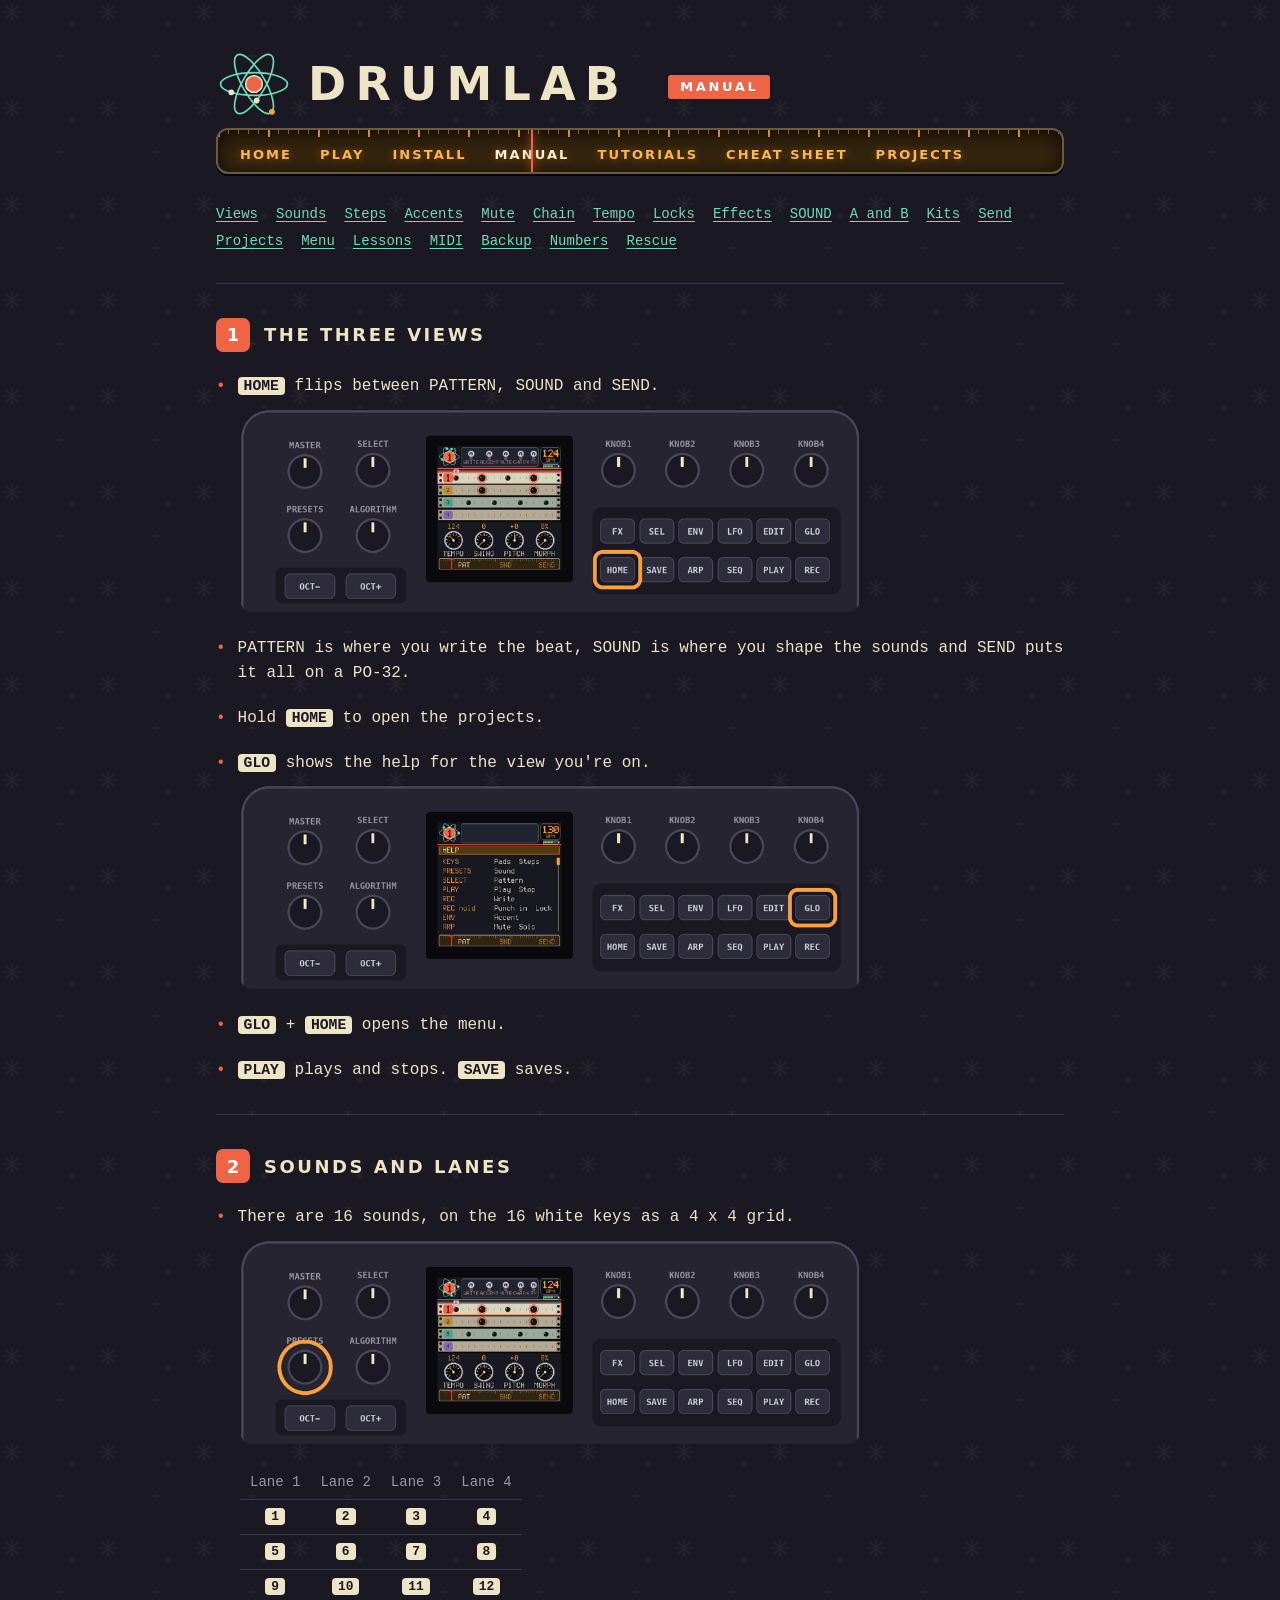
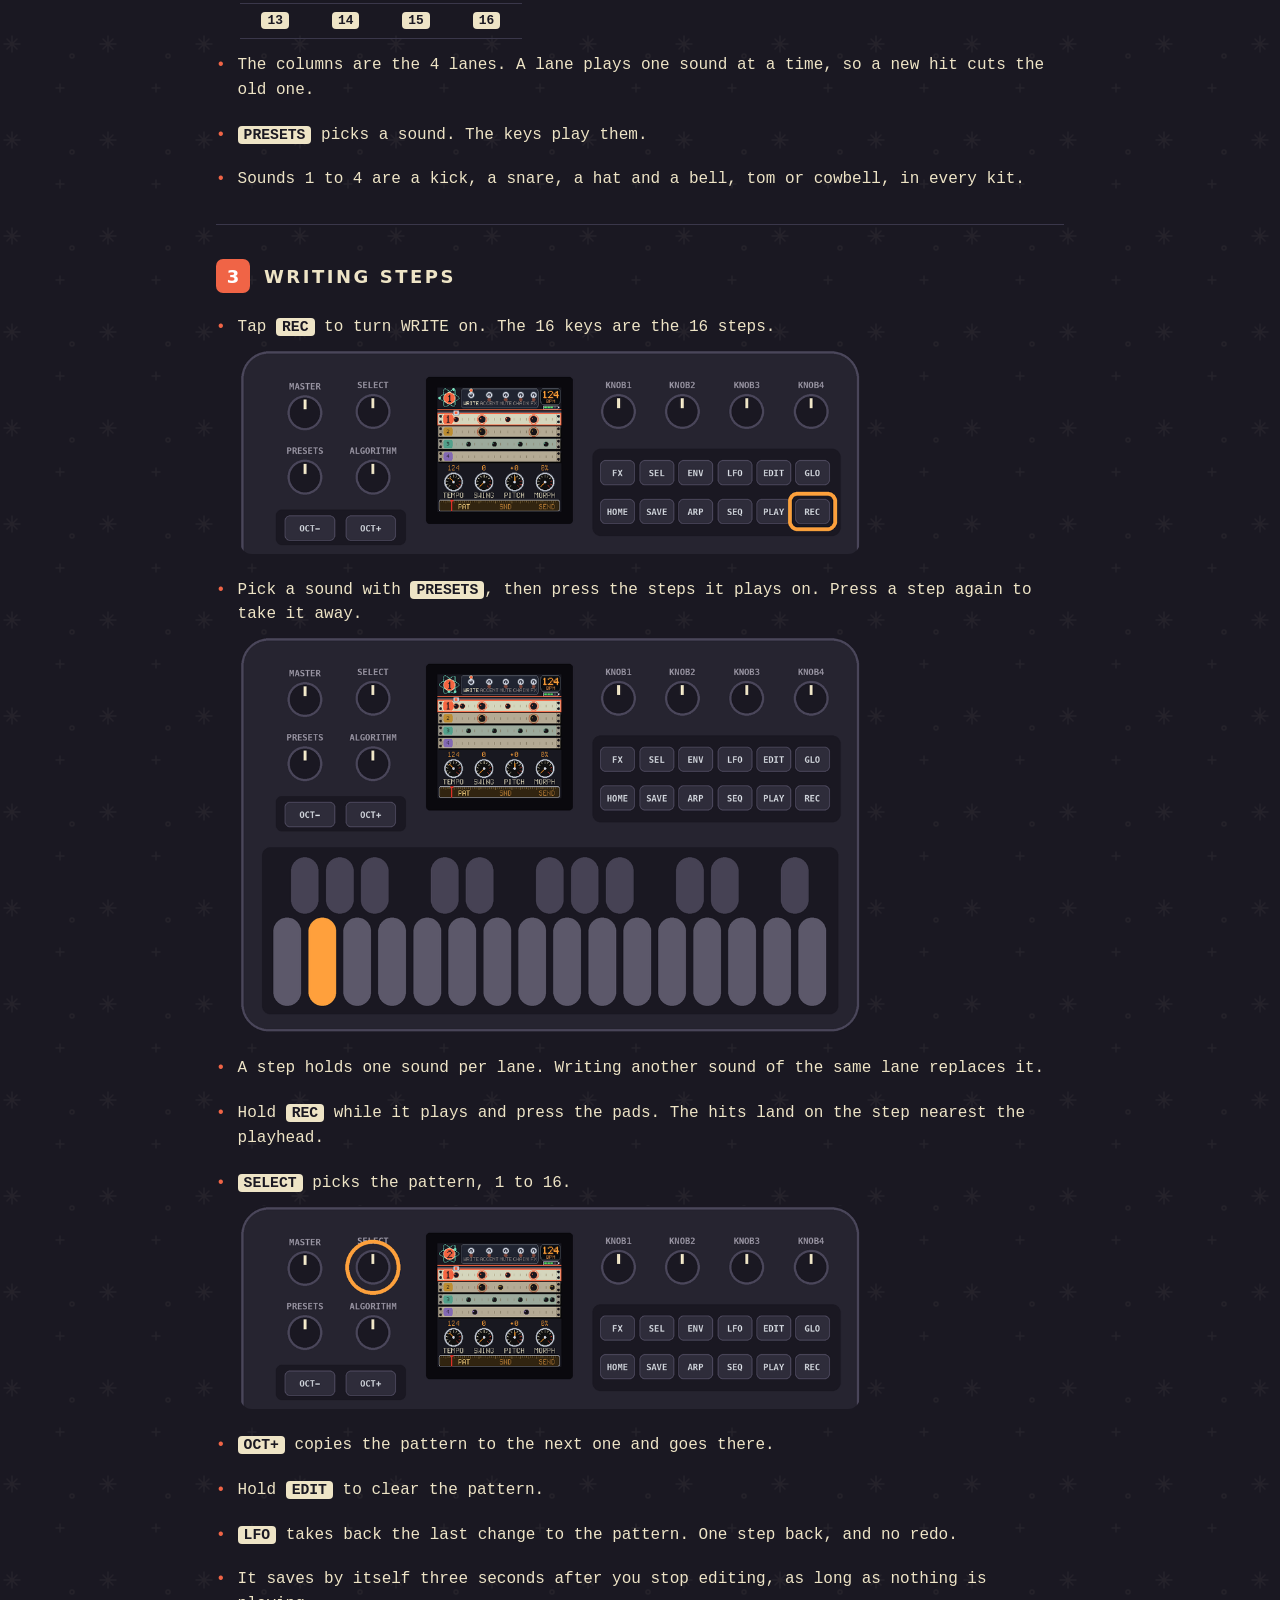
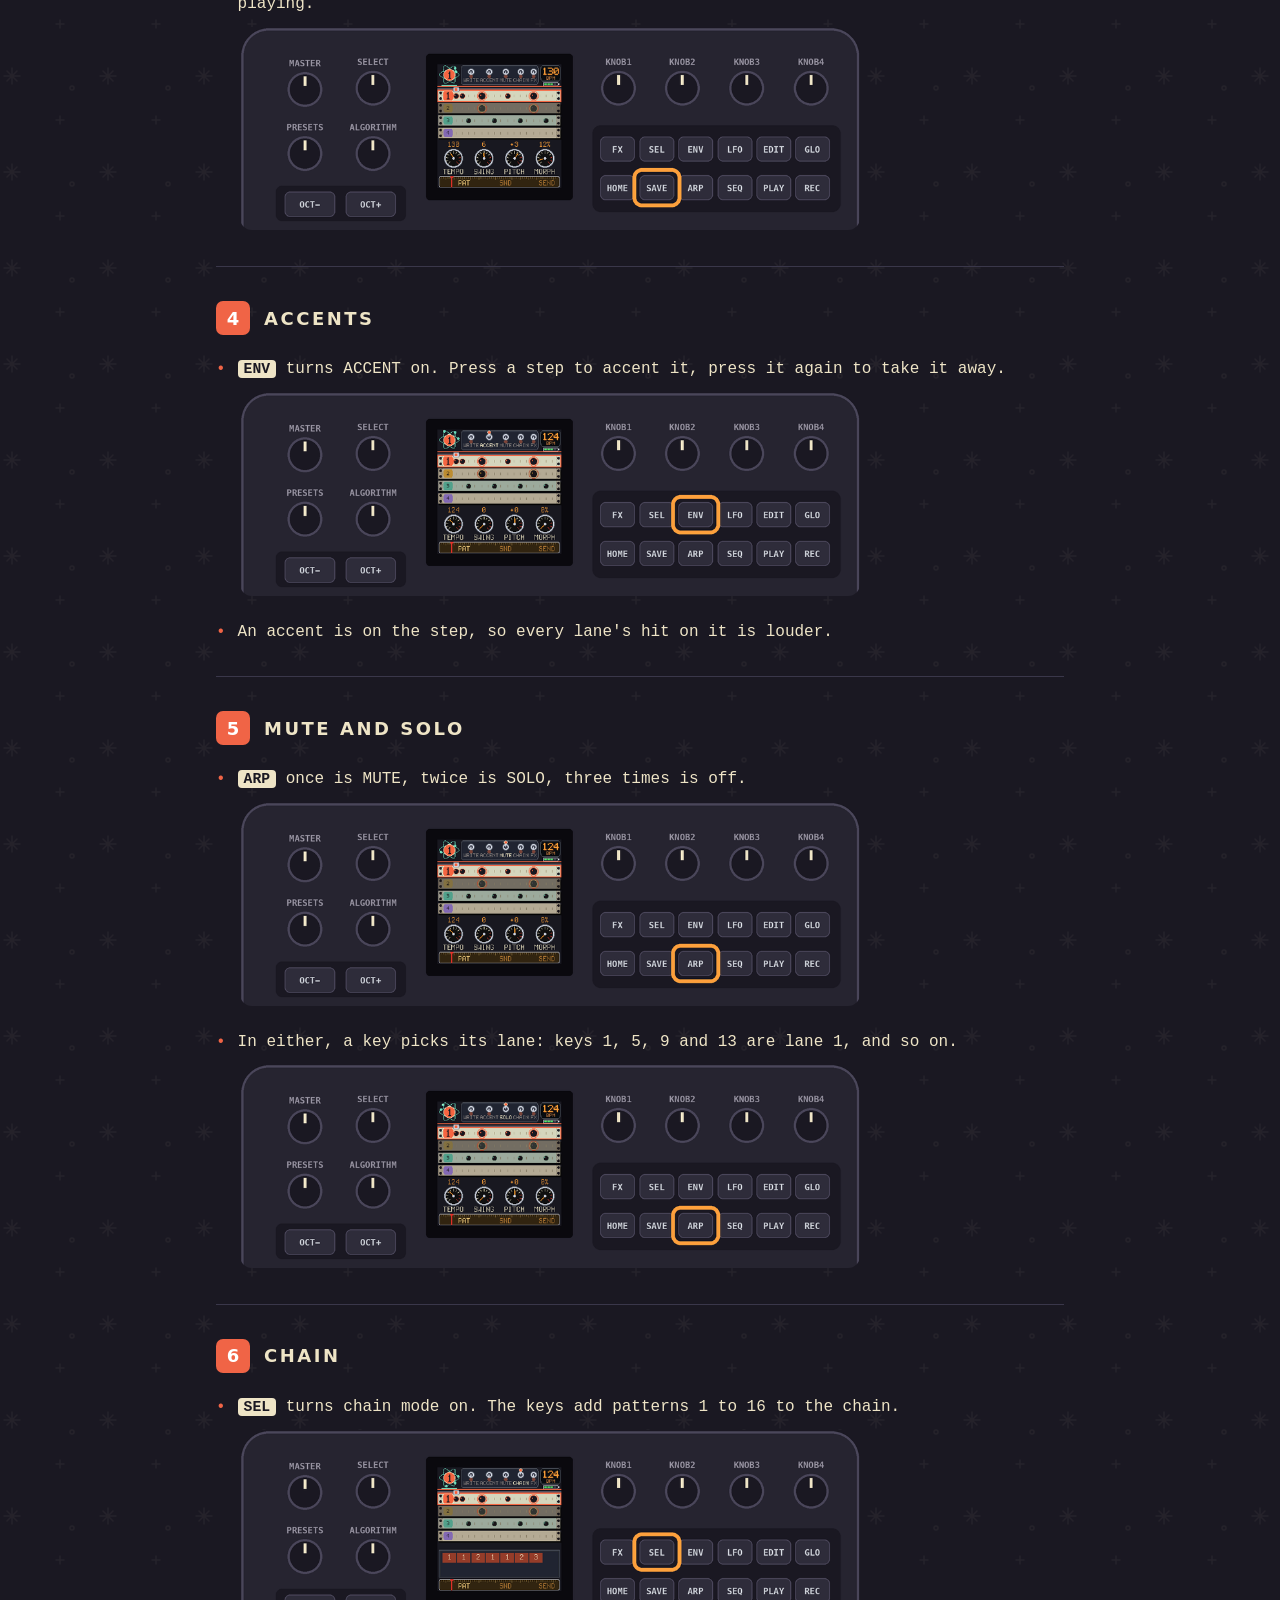
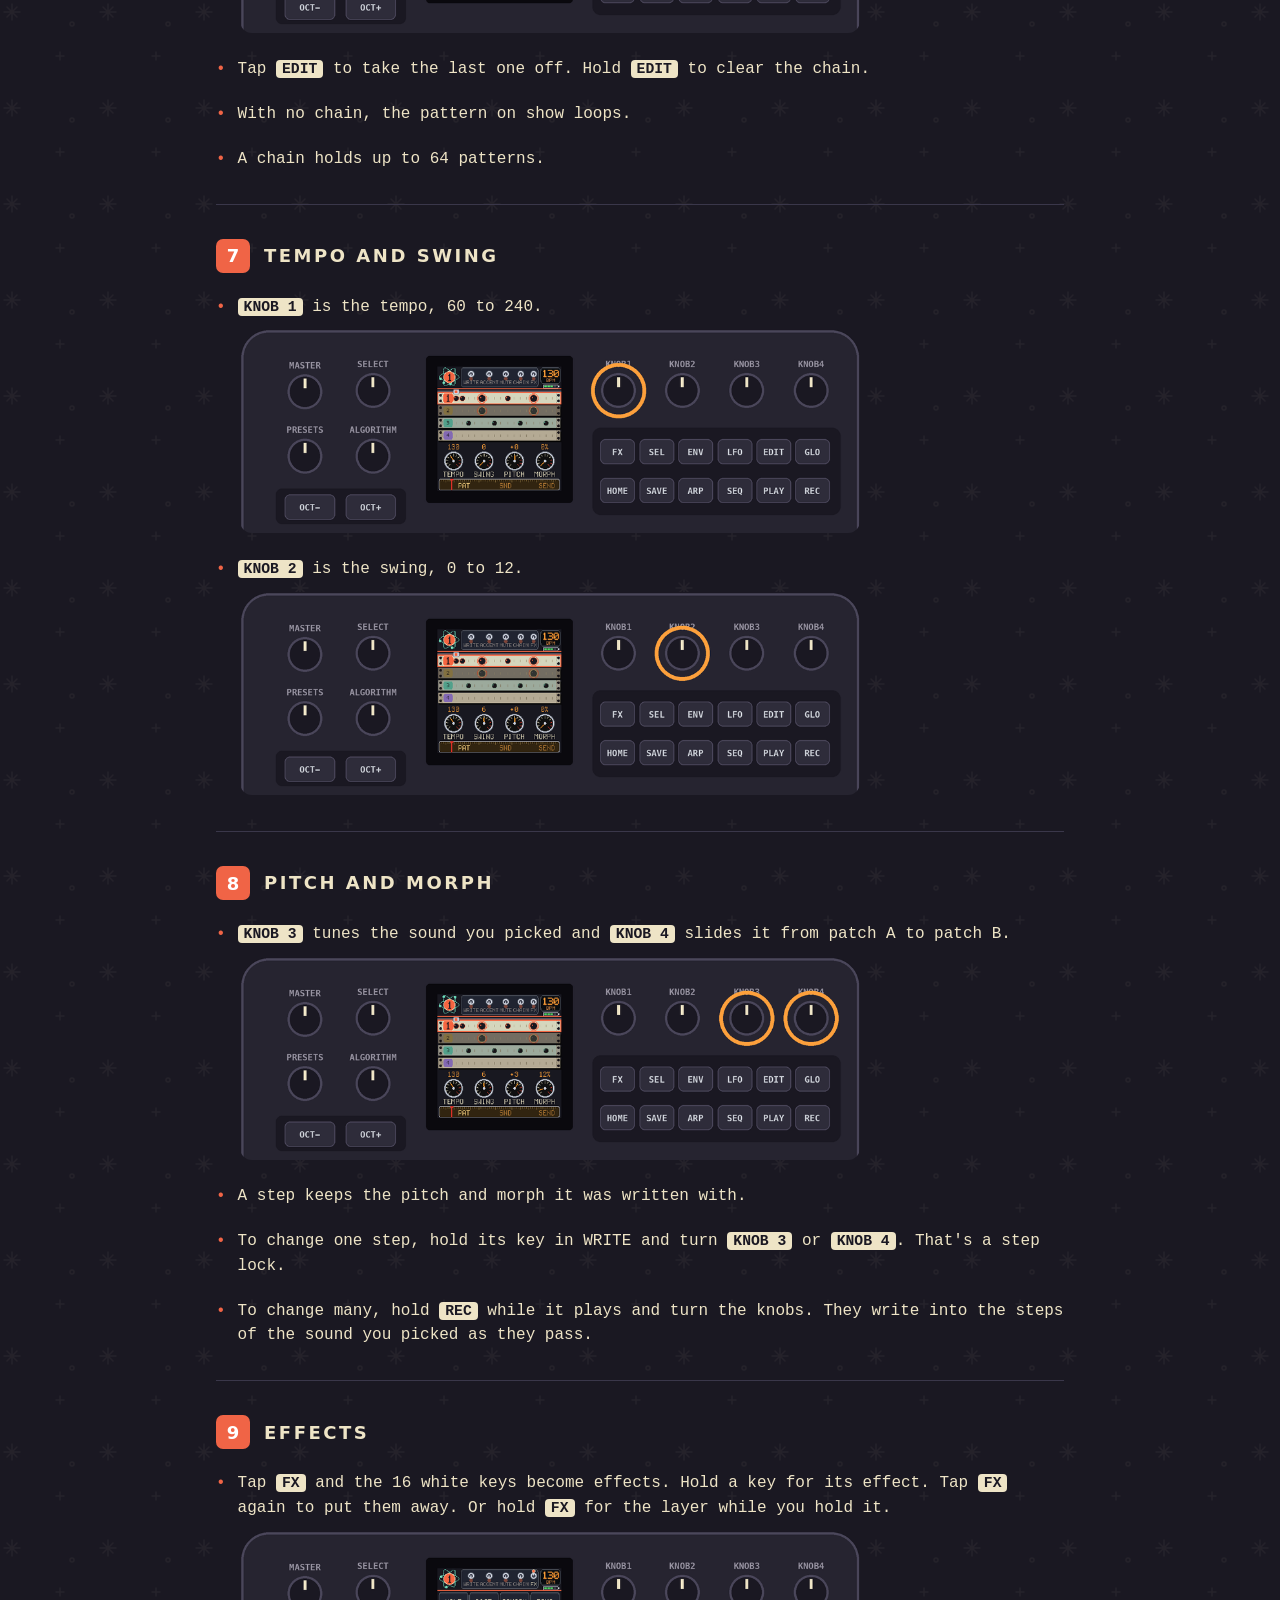
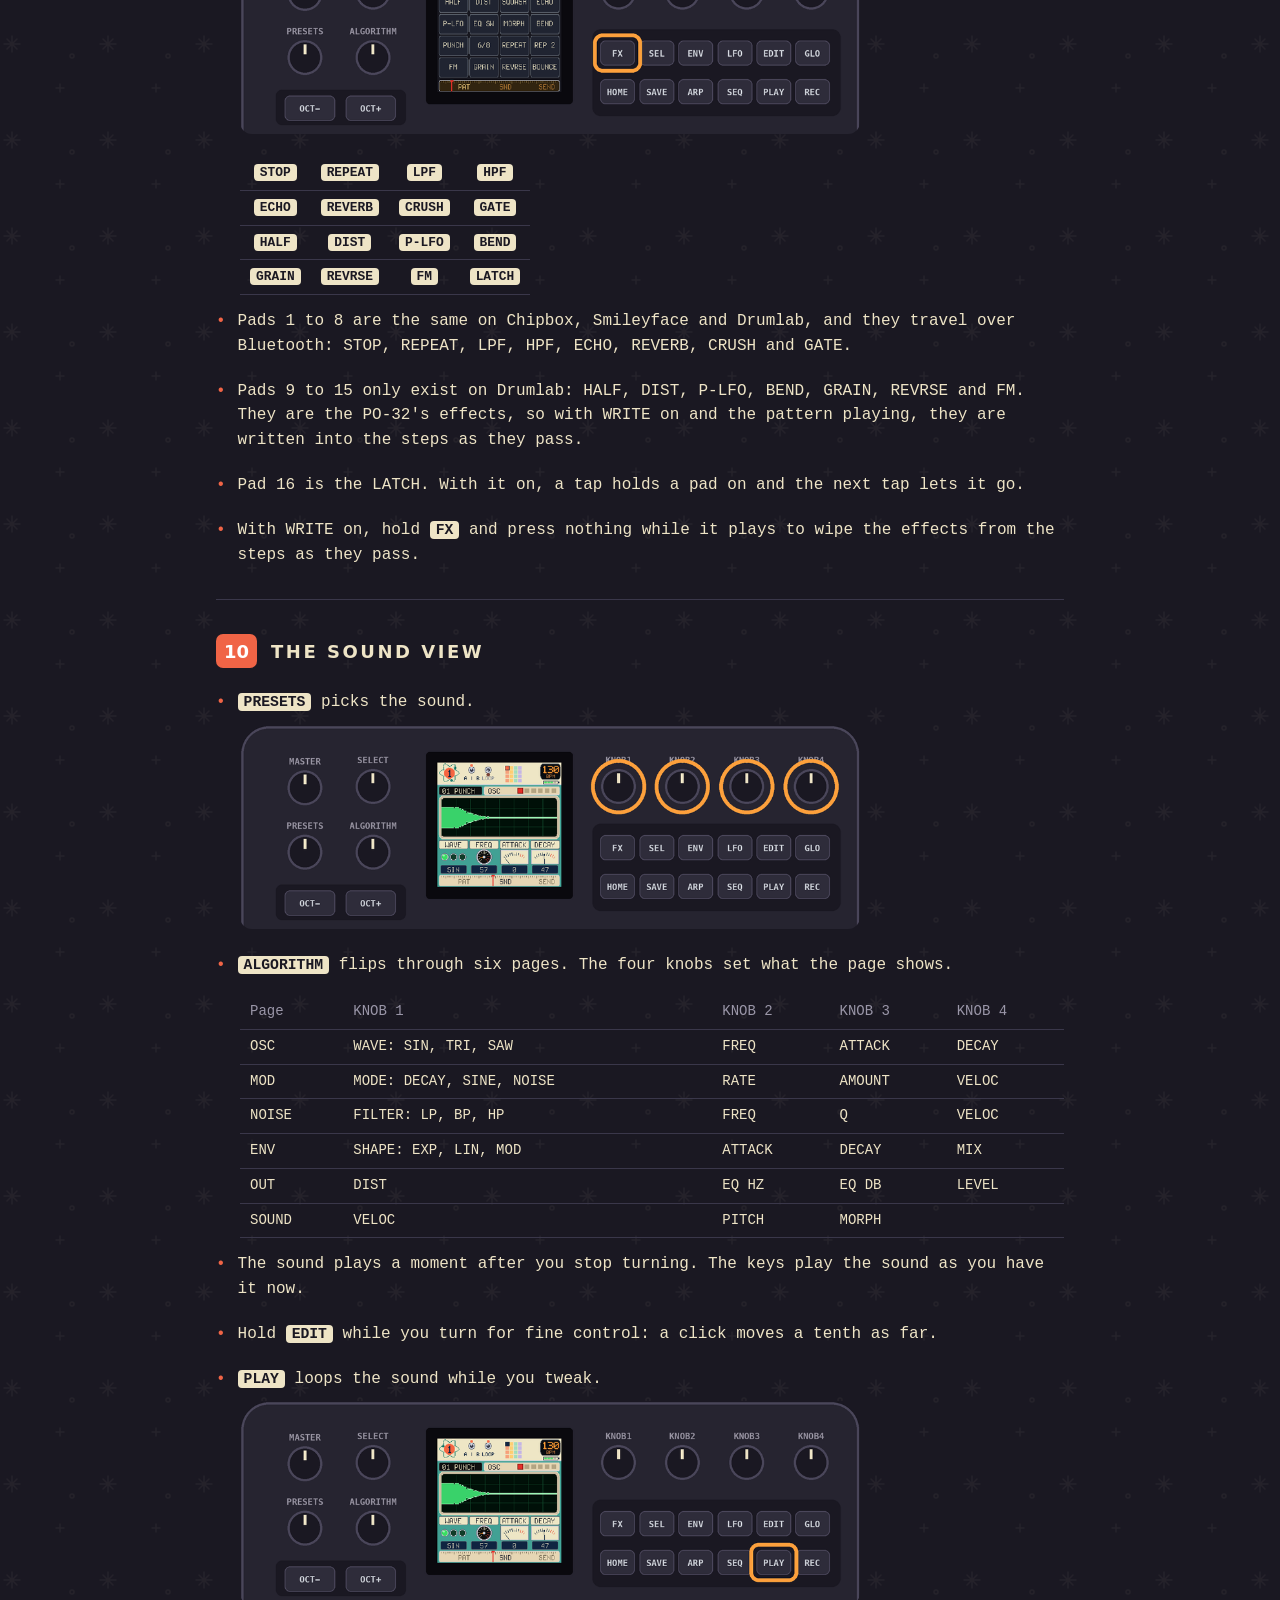
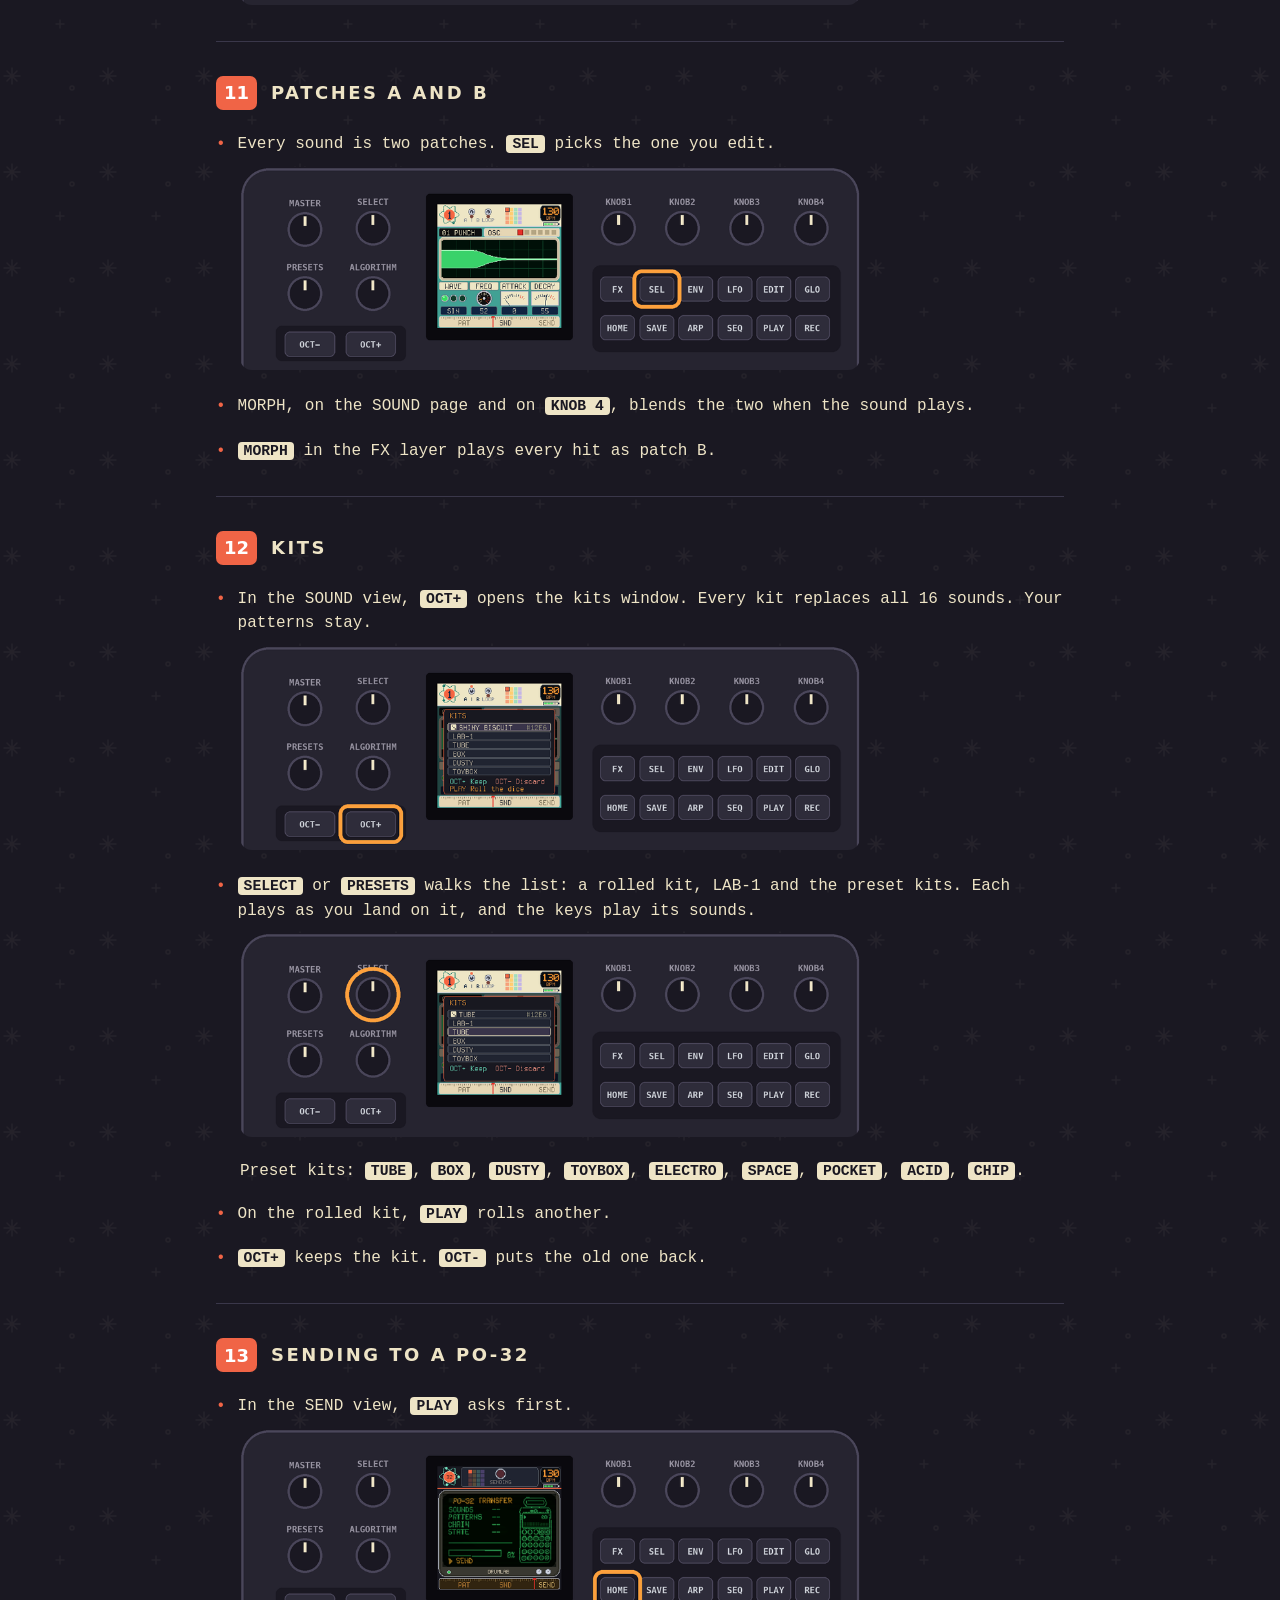
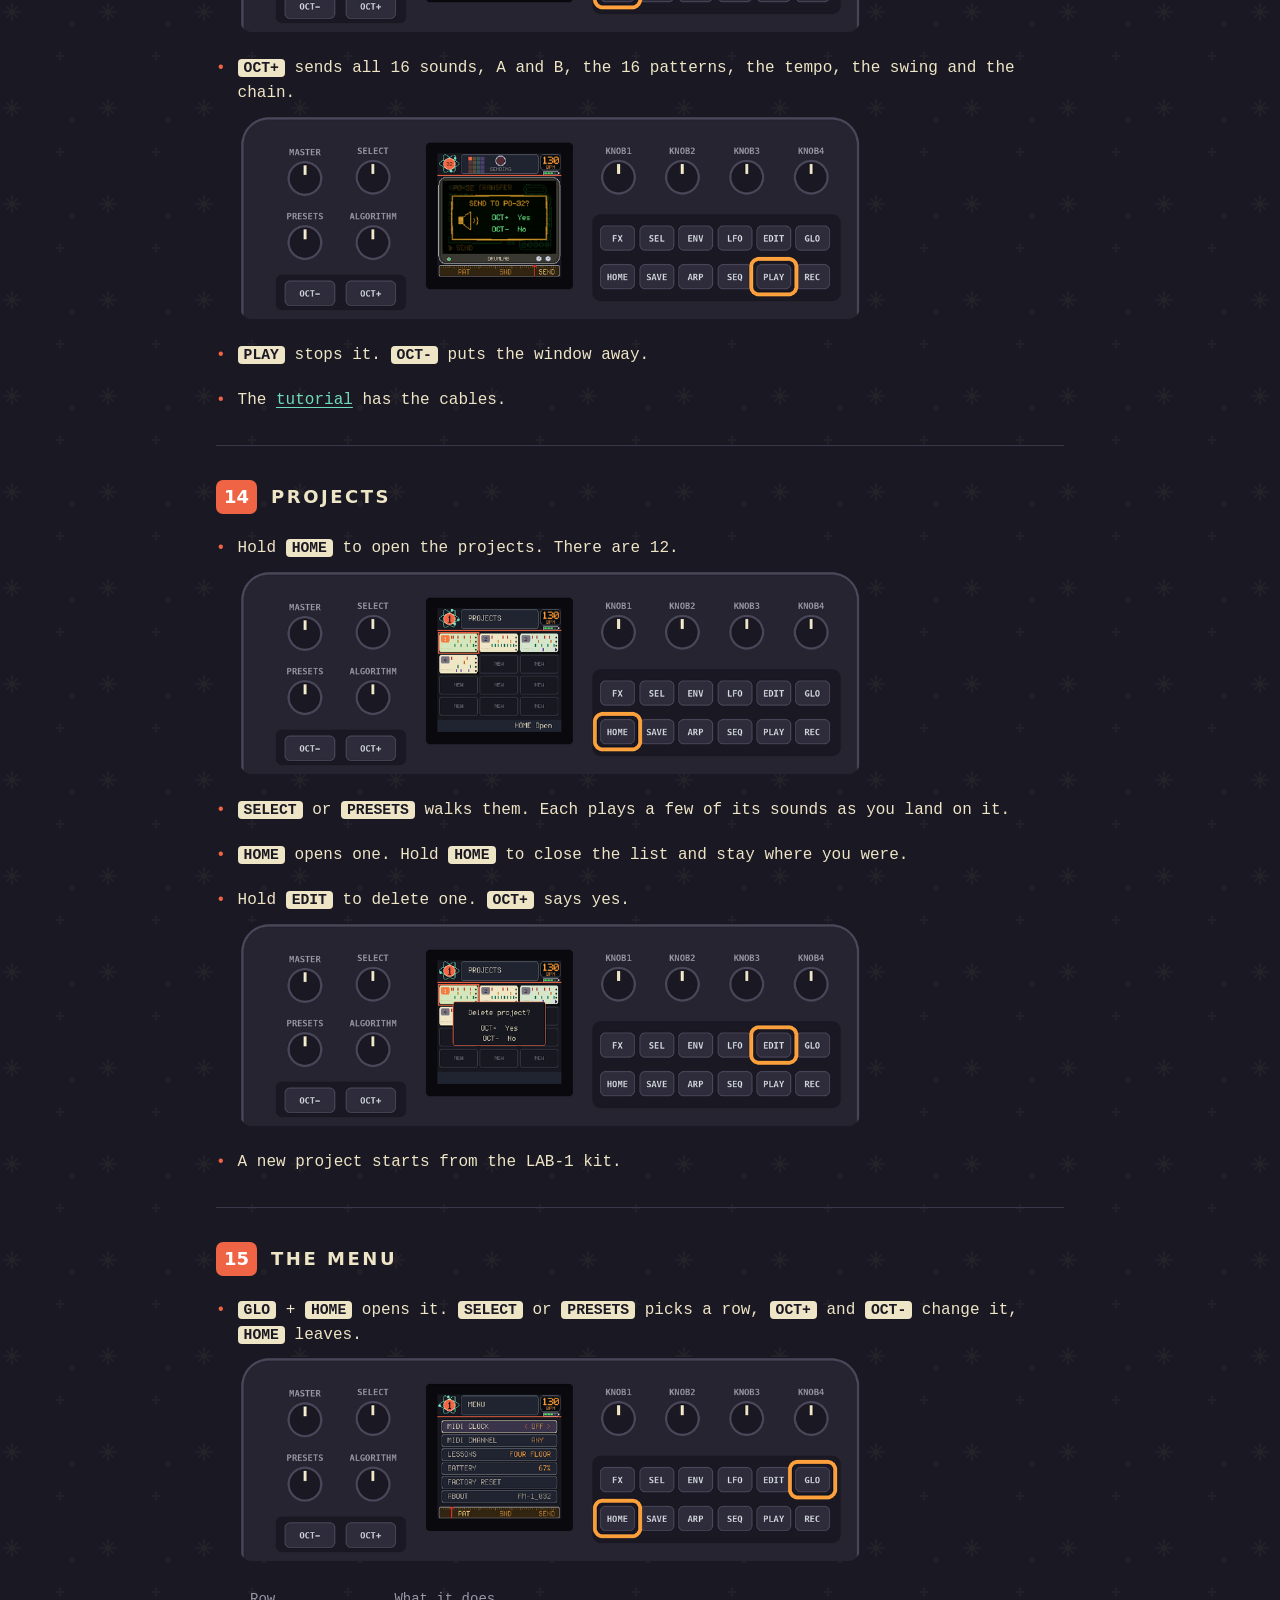
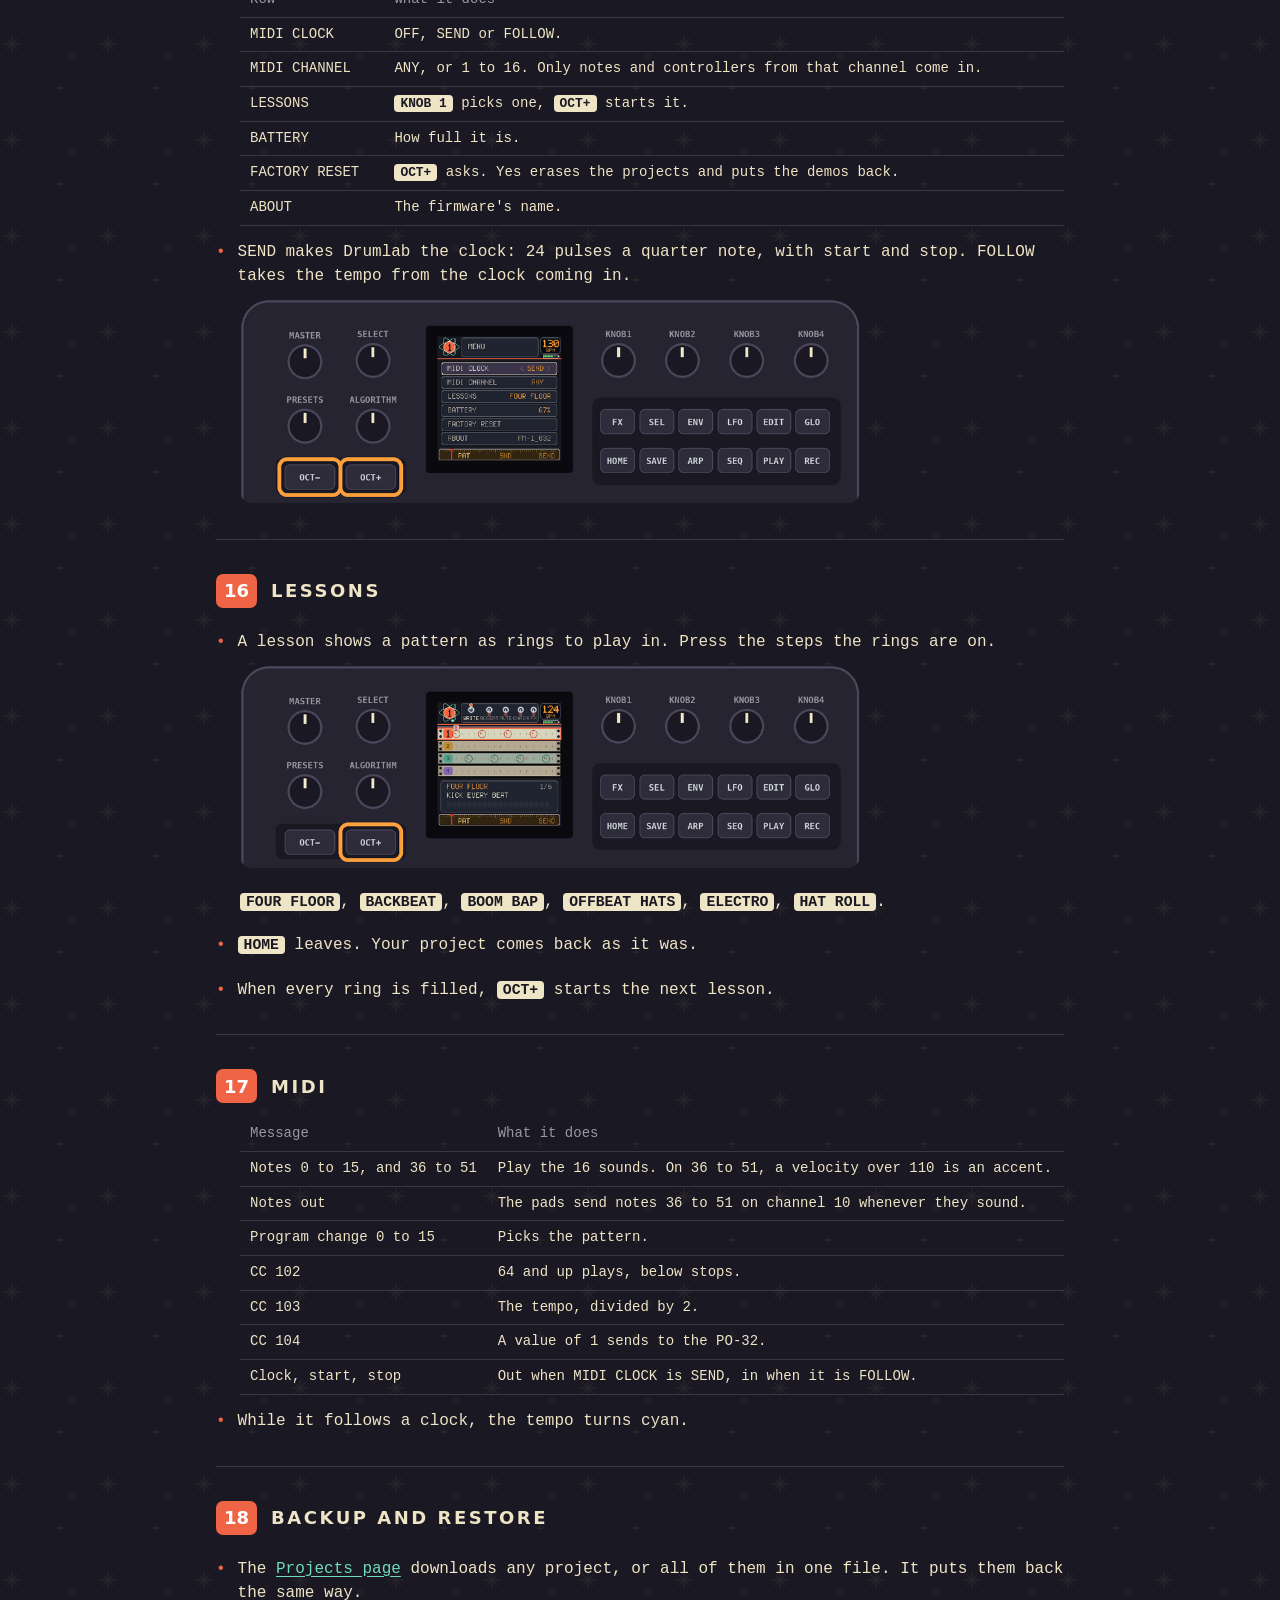
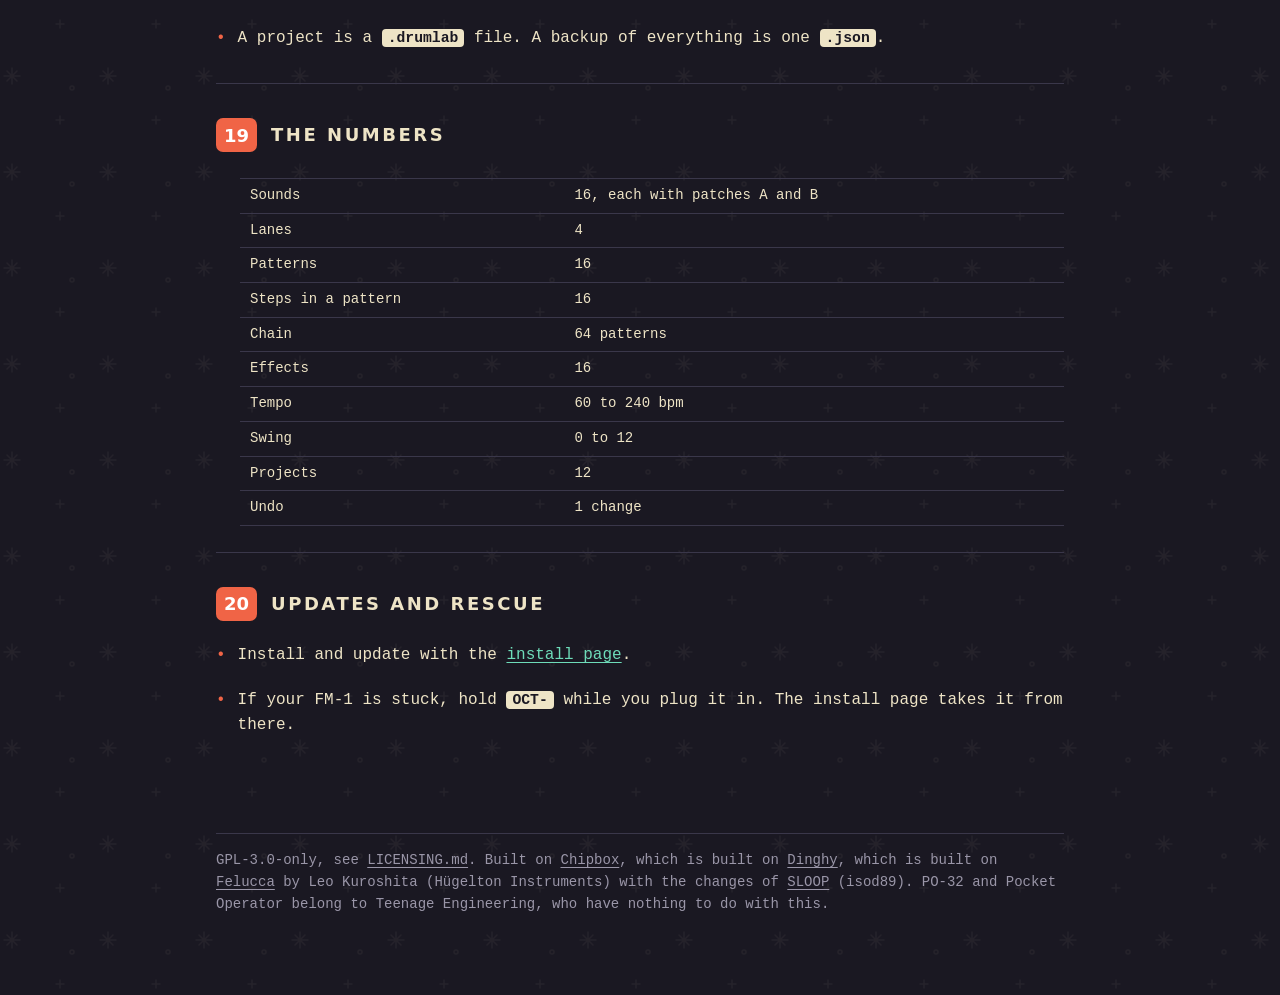
==== commit 23069531: "more compat with other brothers" ====
--- a/site/guide/index.html
+++ b/site/guide/index.html
@@ -82,10 +82,11 @@
 
   <section class="step" id="fx">
     <h2><b>9</b>Effects</h2>
-    <div class="item"><div class="t"><div>Hold <code>FX</code> and press keys. Each key is an effect, on for as long as you hold it.</div></div><div class="pic"><img src="../manual/img/pn-g-fx.png" alt="g-fx" width="960" height="315" loading="lazy"></div></div>
-    <div class="block"><table style="width:auto"><tr><td style="text-align:center"><code>HALF</code></td><td style="text-align:center"><code>DIST</code></td><td style="text-align:center"><code>SQUASH</code></td><td style="text-align:center"><code>ECHO</code></td></tr><tr><td style="text-align:center"><code>P-LFO</code></td><td style="text-align:center"><code>EQ SW</code></td><td style="text-align:center"><code>MORPH</code></td><td style="text-align:center"><code>BEND</code></td></tr><tr><td style="text-align:center"><code>PUNCH</code></td><td style="text-align:center"><code>6/8</code></td><td style="text-align:center"><code>REPEAT</code></td><td style="text-align:center"><code>REP 2</code></td></tr><tr><td style="text-align:center"><code>FM</code></td><td style="text-align:center"><code>GRAIN</code></td><td style="text-align:center"><code>REVRSE</code></td><td style="text-align:center"><code>BOUNCE</code></td></tr></table></div>
-    <div class="item"><div class="t"><div>Tap <code>FX</code> to latch the layer, tap it again to put it away.</div></div></div>
-    <div class="item"><div class="t"><div>With WRITE on and the pattern playing, the effects you press are written into the steps as they pass.</div></div></div>
+    <div class="item"><div class="t"><div>Tap <code>FX</code> and the 16 white keys become effects. Hold a key for its effect. Tap <code>FX</code> again to put them away. Or hold <code>FX</code> for the layer while you hold it.</div></div><div class="pic"><img src="../manual/img/pn-g-fx.png" alt="g-fx" width="960" height="315" loading="lazy"></div></div>
+    <div class="block"><table style="width:auto"><tr><td style="text-align:center"><code>STOP</code></td><td style="text-align:center"><code>REPEAT</code></td><td style="text-align:center"><code>LPF</code></td><td style="text-align:center"><code>HPF</code></td></tr><tr><td style="text-align:center"><code>ECHO</code></td><td style="text-align:center"><code>REVERB</code></td><td style="text-align:center"><code>CRUSH</code></td><td style="text-align:center"><code>GATE</code></td></tr><tr><td style="text-align:center"><code>HALF</code></td><td style="text-align:center"><code>DIST</code></td><td style="text-align:center"><code>P-LFO</code></td><td style="text-align:center"><code>BEND</code></td></tr><tr><td style="text-align:center"><code>GRAIN</code></td><td style="text-align:center"><code>REVRSE</code></td><td style="text-align:center"><code>FM</code></td><td style="text-align:center"><code>LATCH</code></td></tr></table></div>
+    <div class="item"><div class="t"><div>Pads 1 to 8 are the same on Chipbox, Smileyface and Drumlab, and they travel over Bluetooth: STOP, REPEAT, LPF, HPF, ECHO, REVERB, CRUSH and GATE.</div></div></div>
+    <div class="item"><div class="t"><div>Pads 9 to 15 only exist on Drumlab: HALF, DIST, P-LFO, BEND, GRAIN, REVRSE and FM. They are the PO-32's effects, so with WRITE on and the pattern playing, they are written into the steps as they pass.</div></div></div>
+    <div class="item"><div class="t"><div>Pad 16 is the LATCH. With it on, a tap holds a pad on and the next tap lets it go.</div></div></div>
     <div class="item"><div class="t"><div>With WRITE on, hold <code>FX</code> and press nothing while it plays to wipe the effects from the steps as they pass.</div></div></div>
   </section>
 
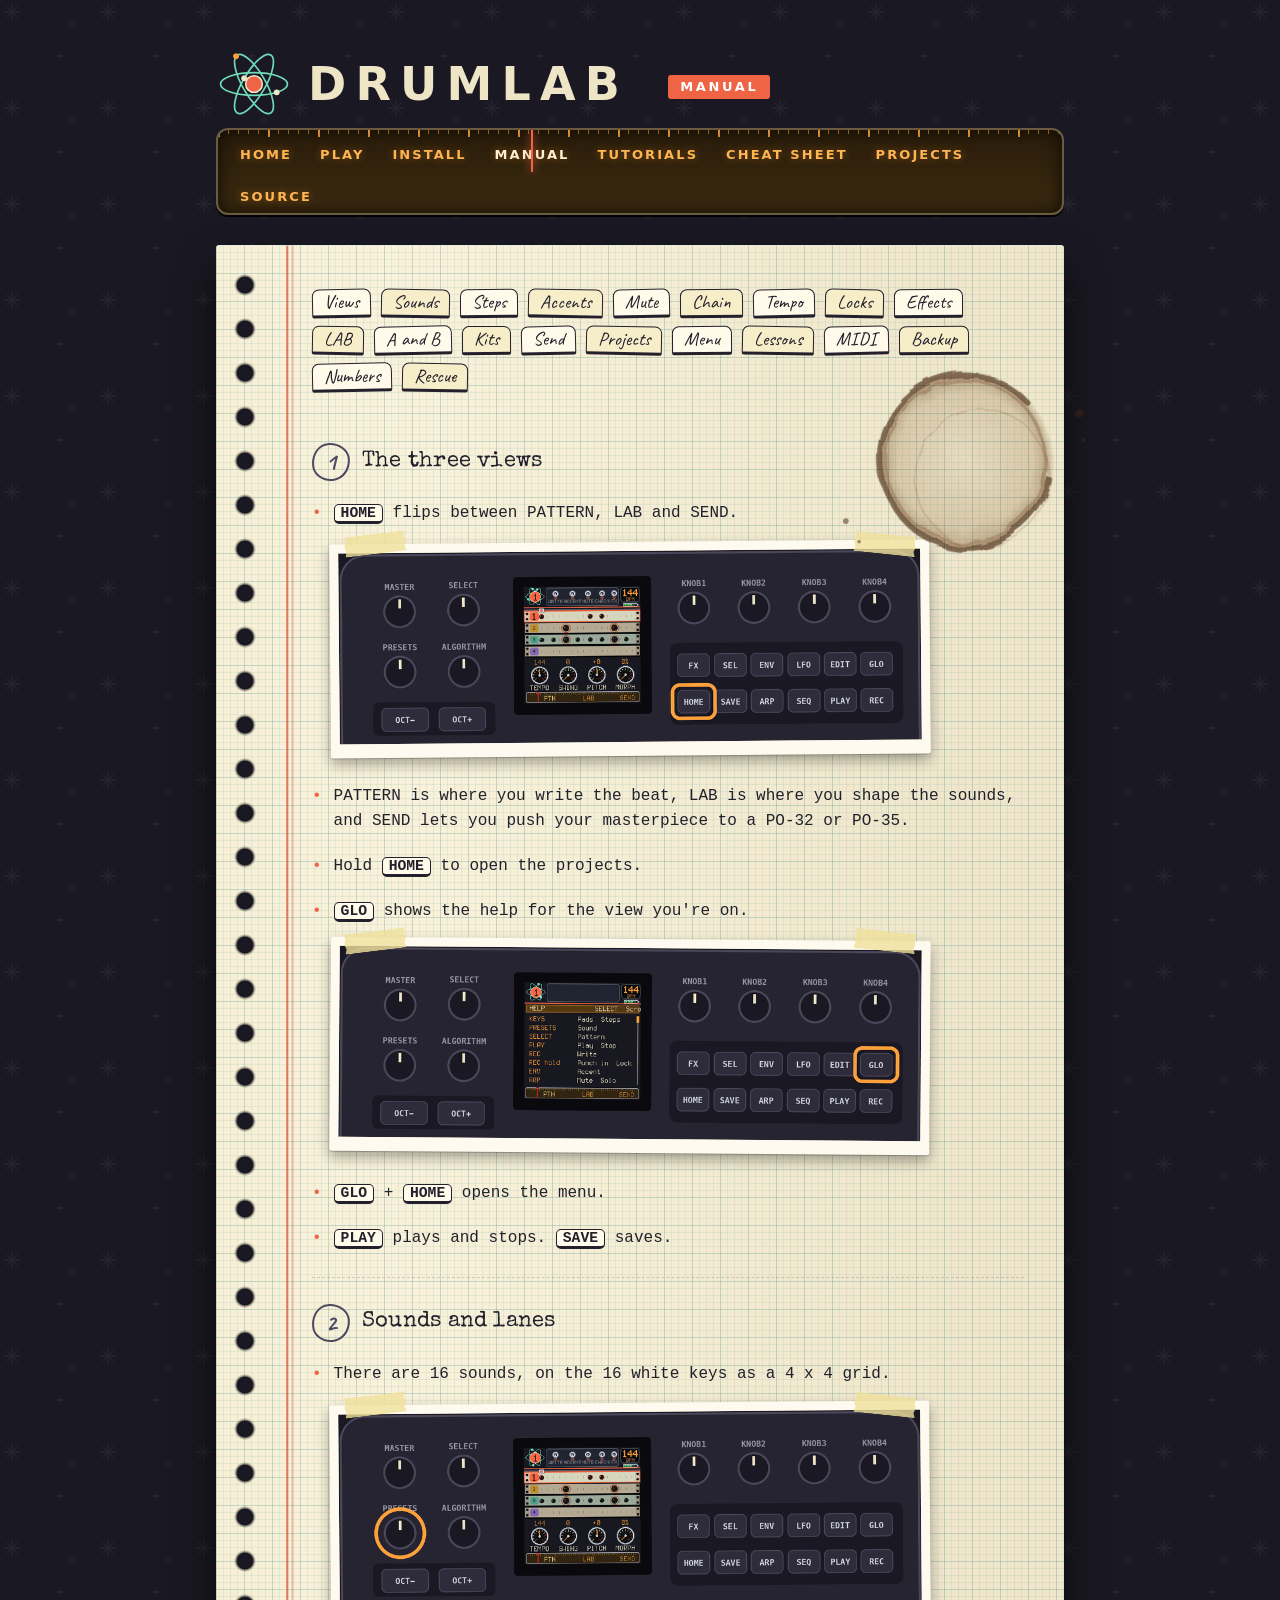
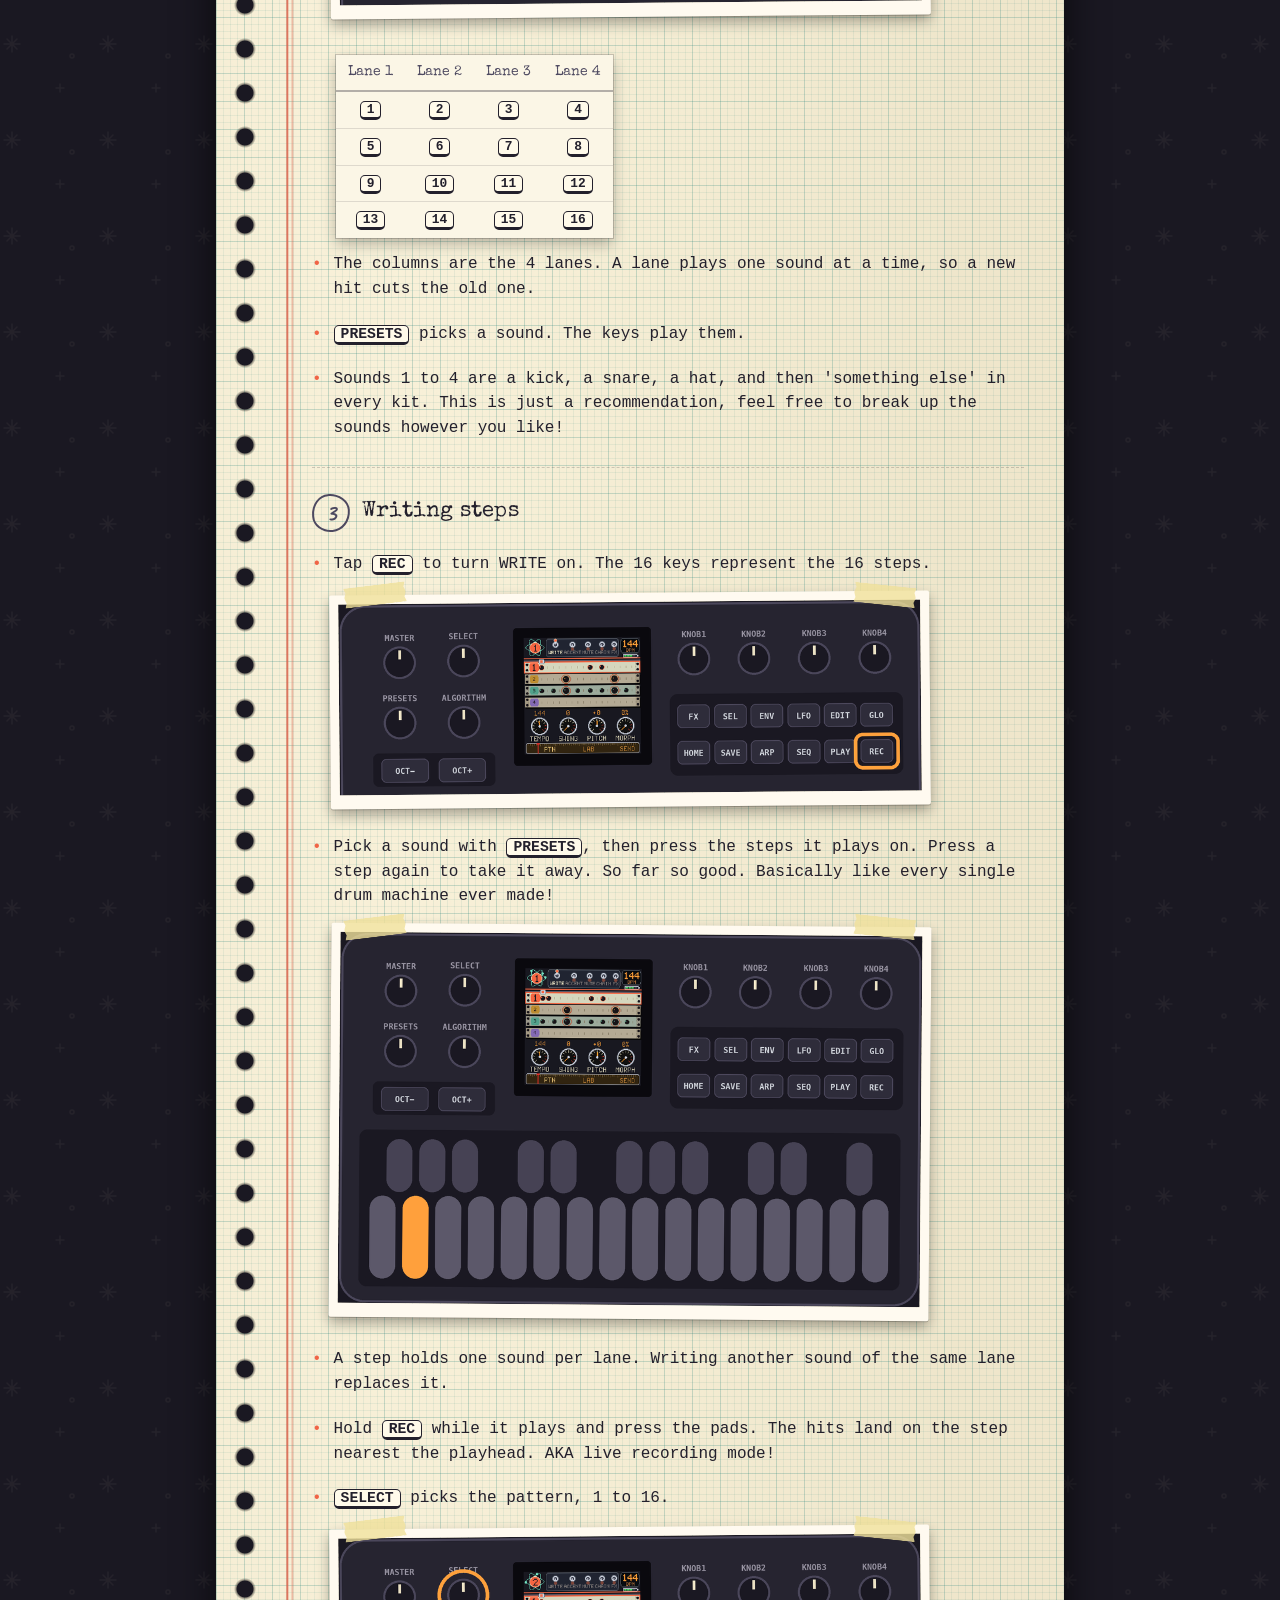
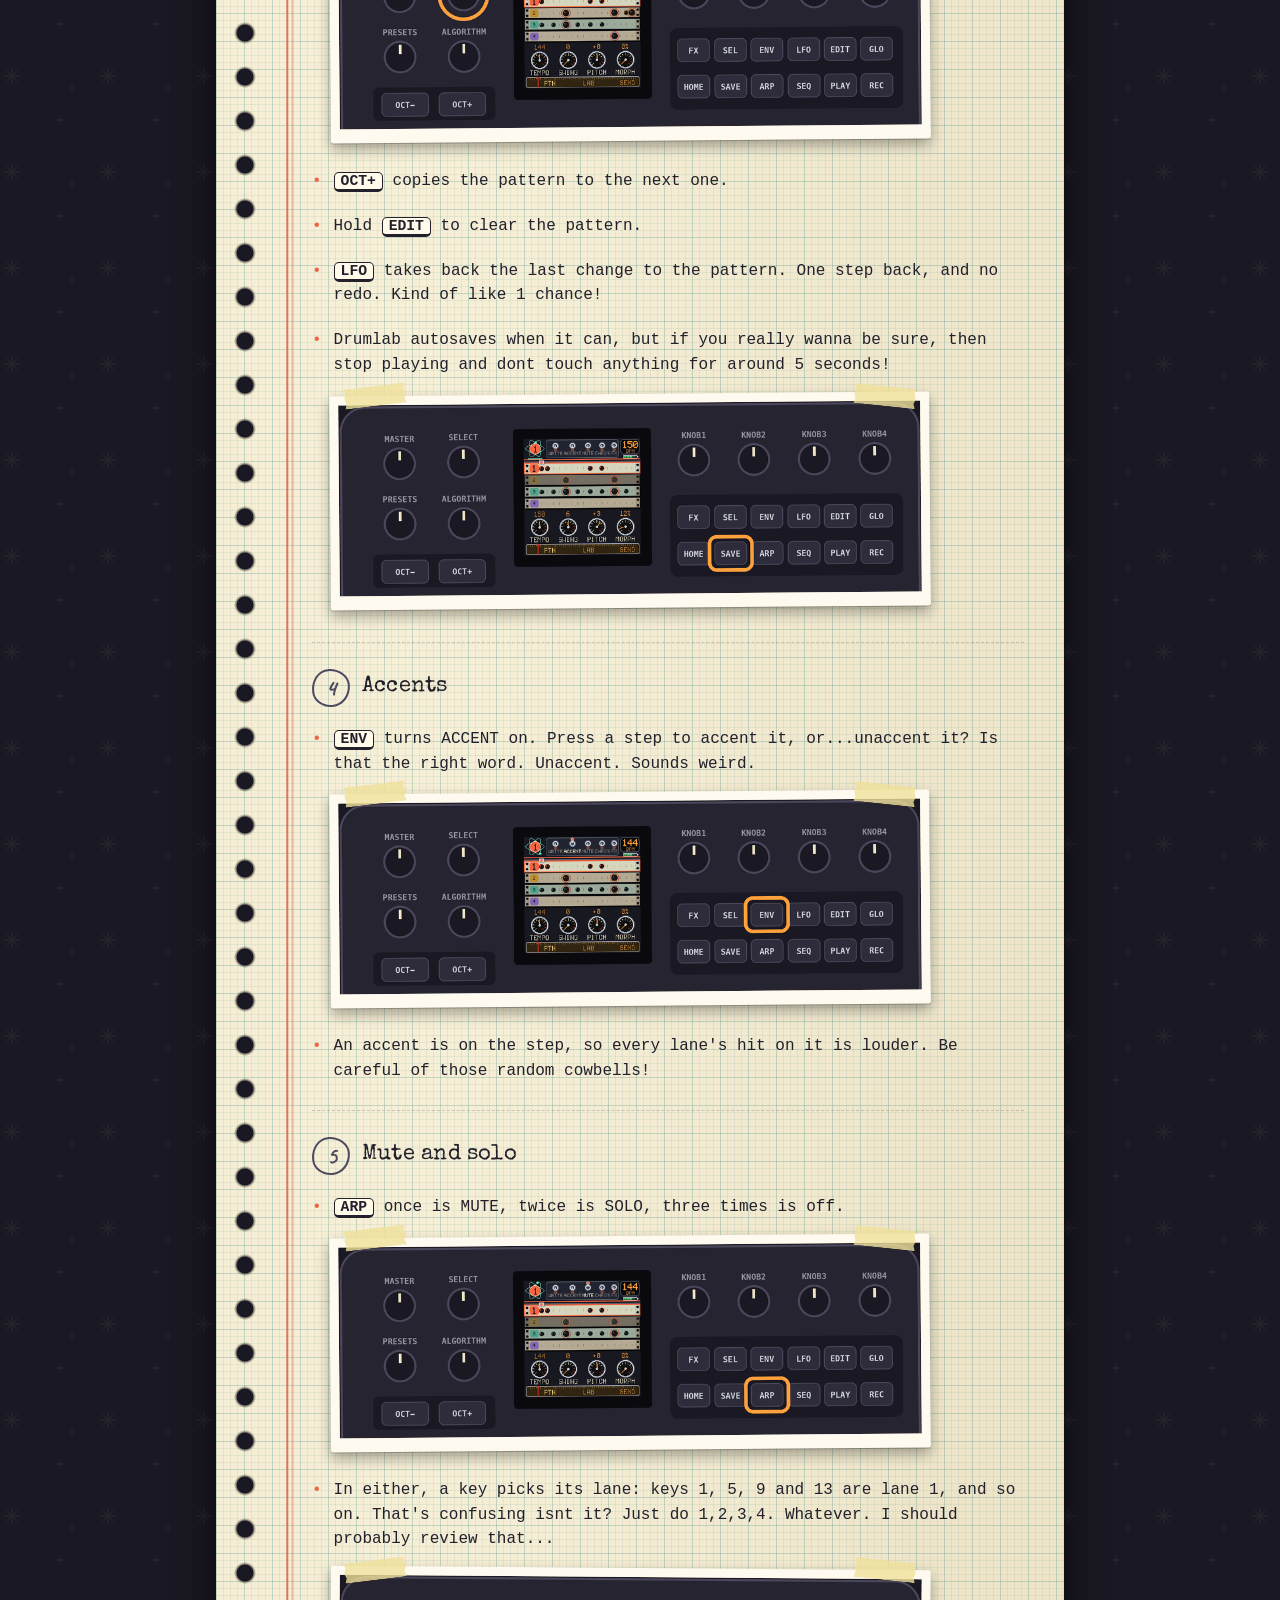
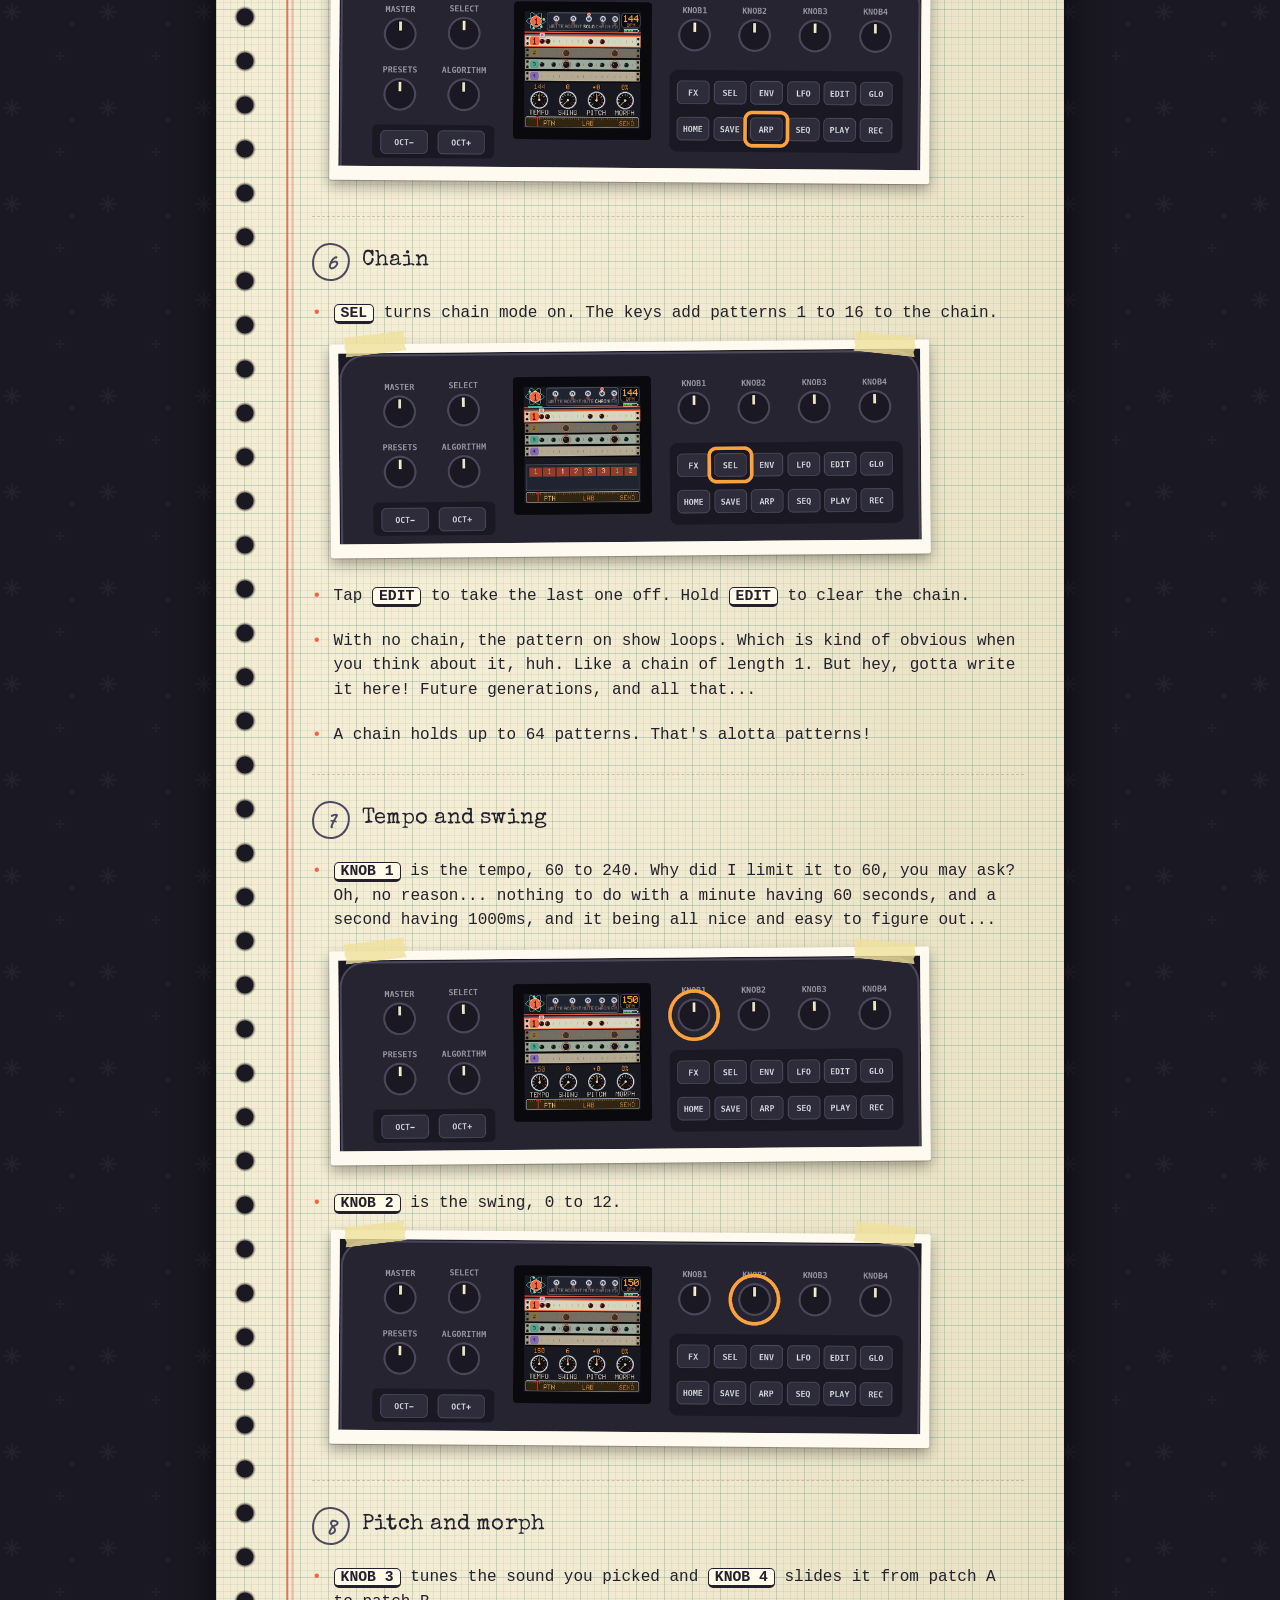
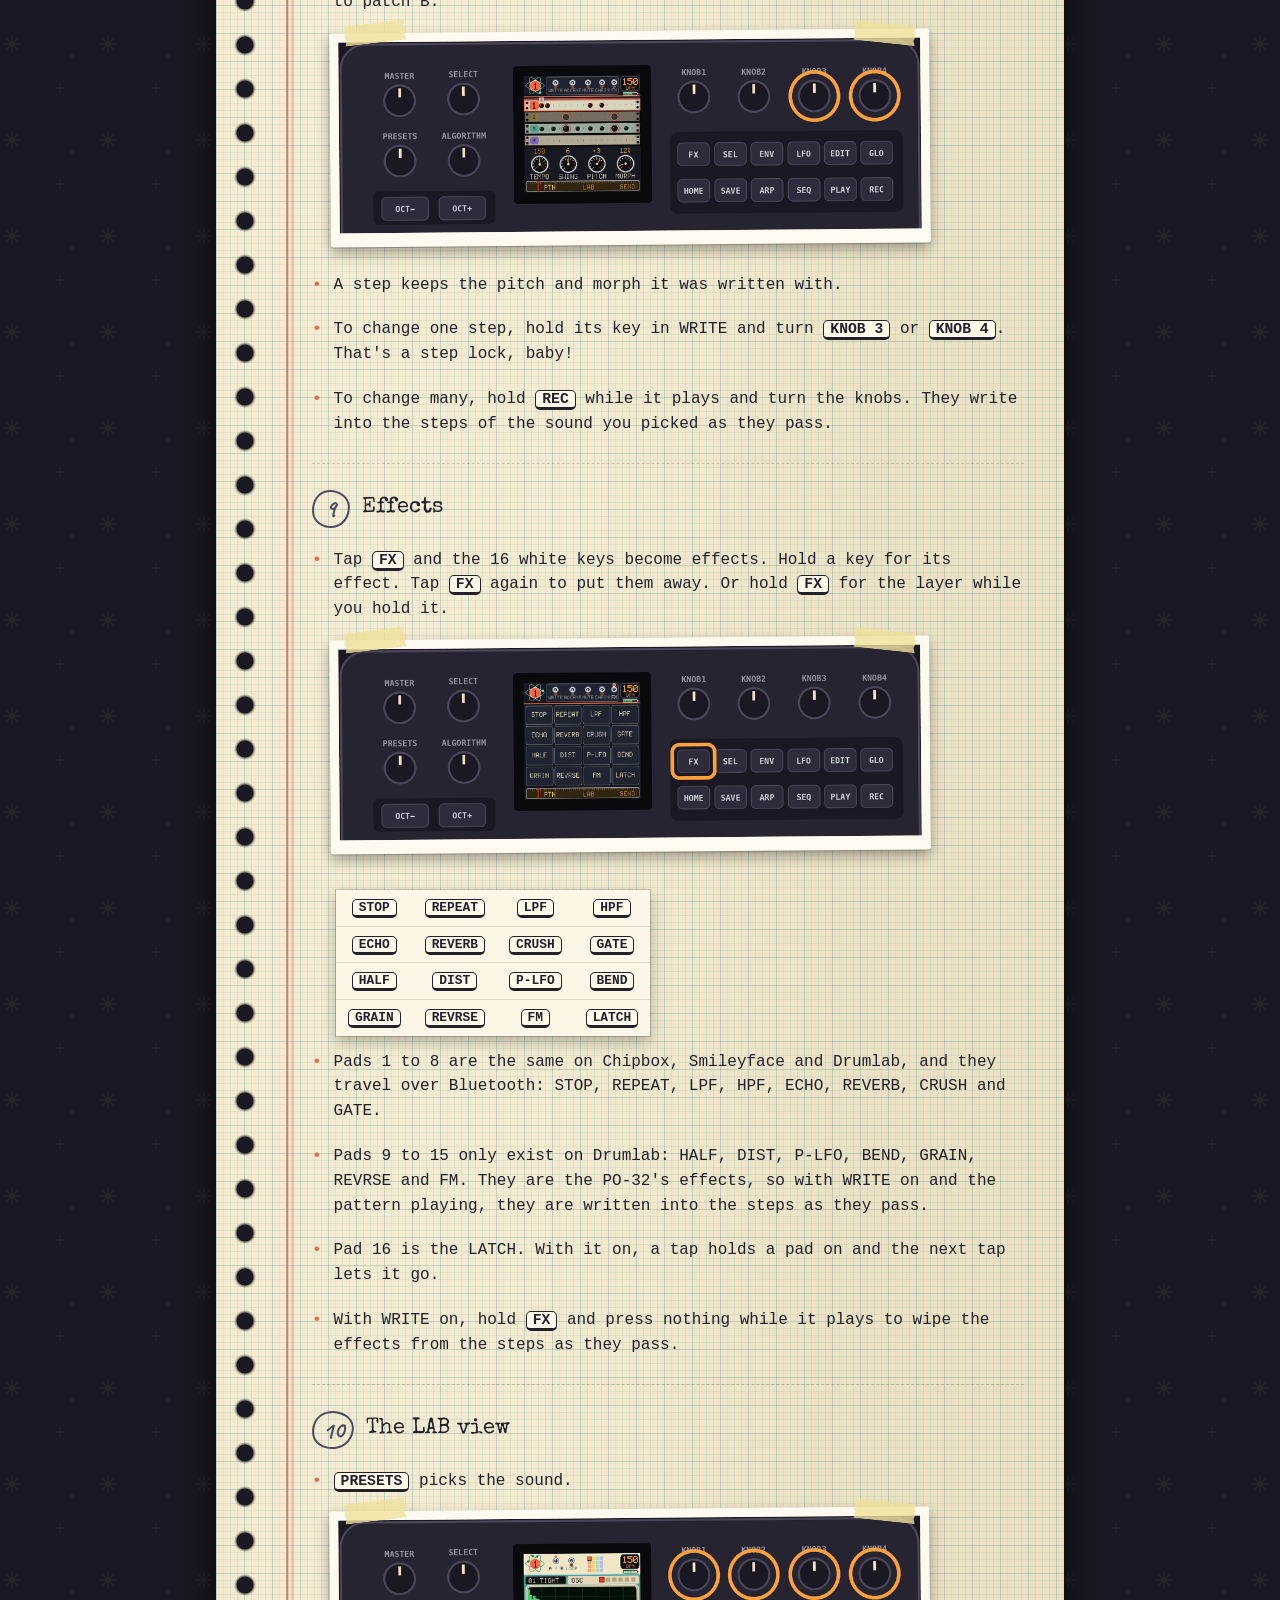
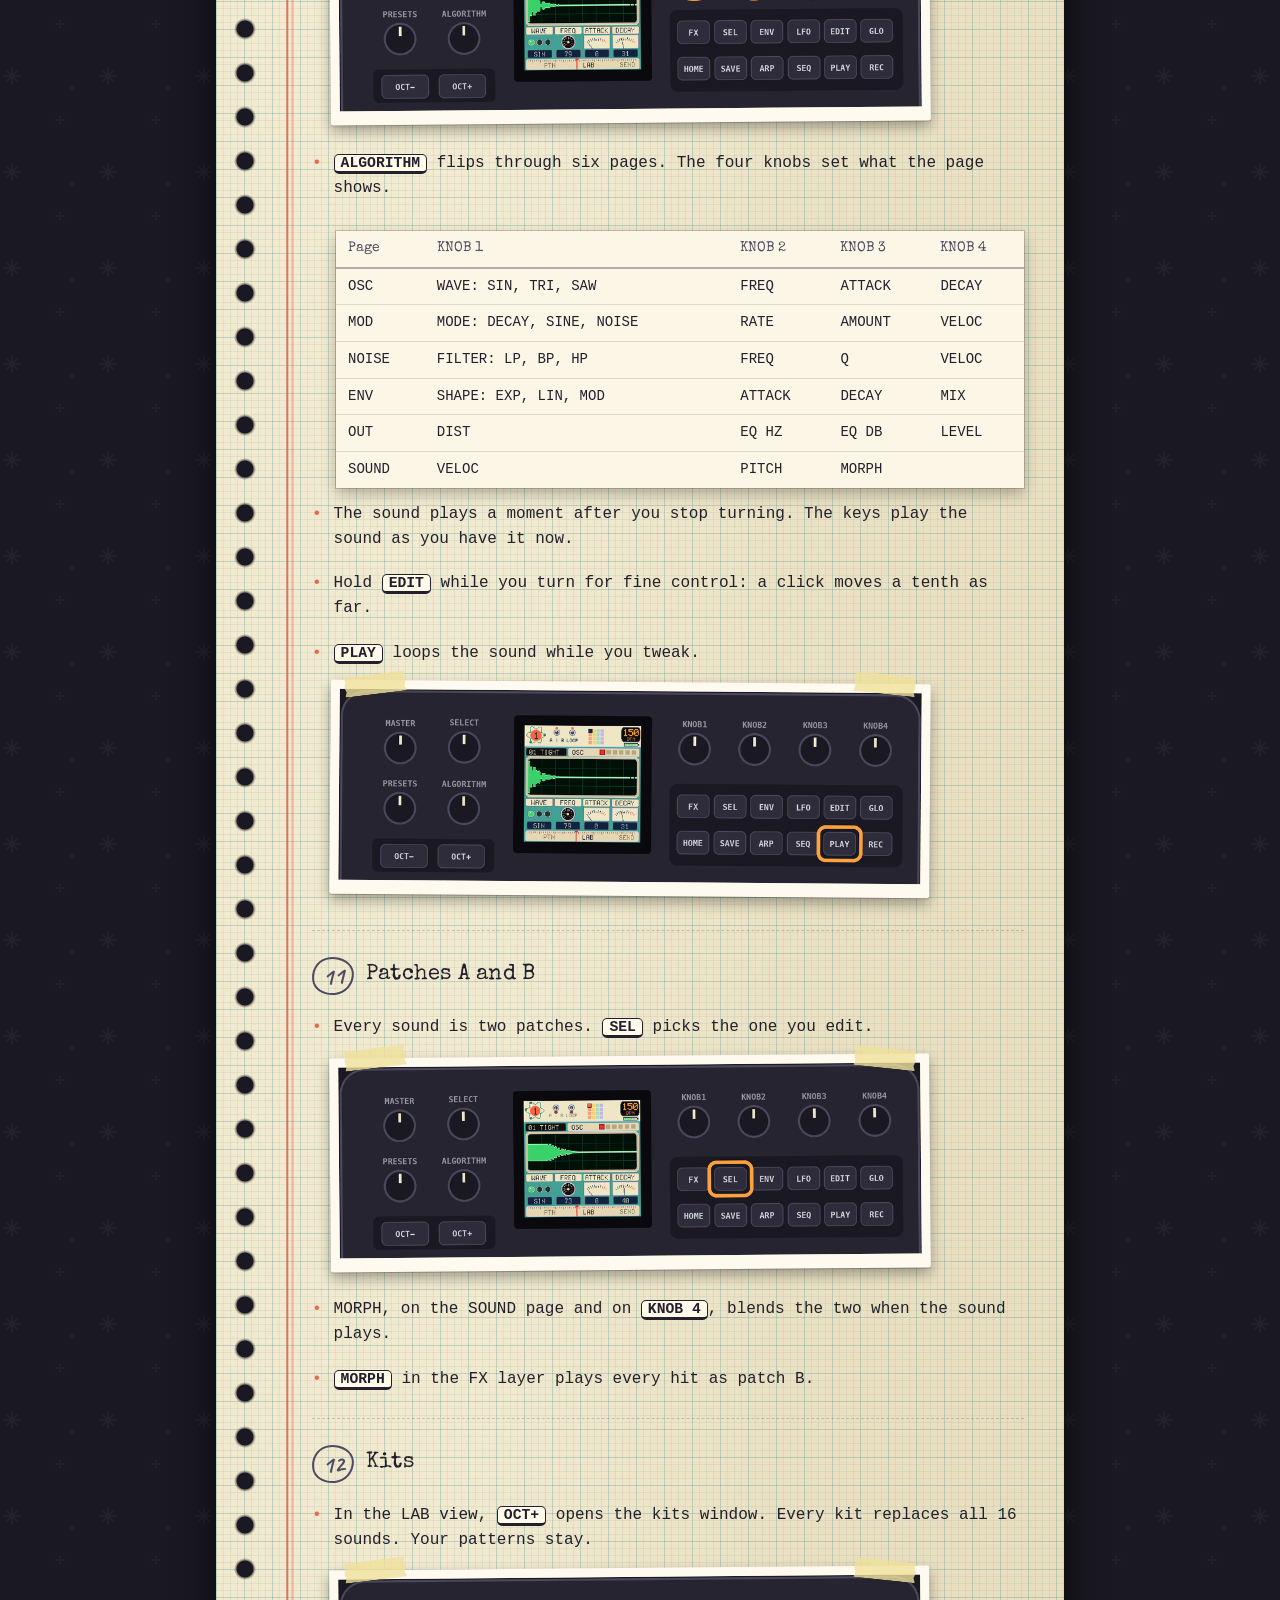
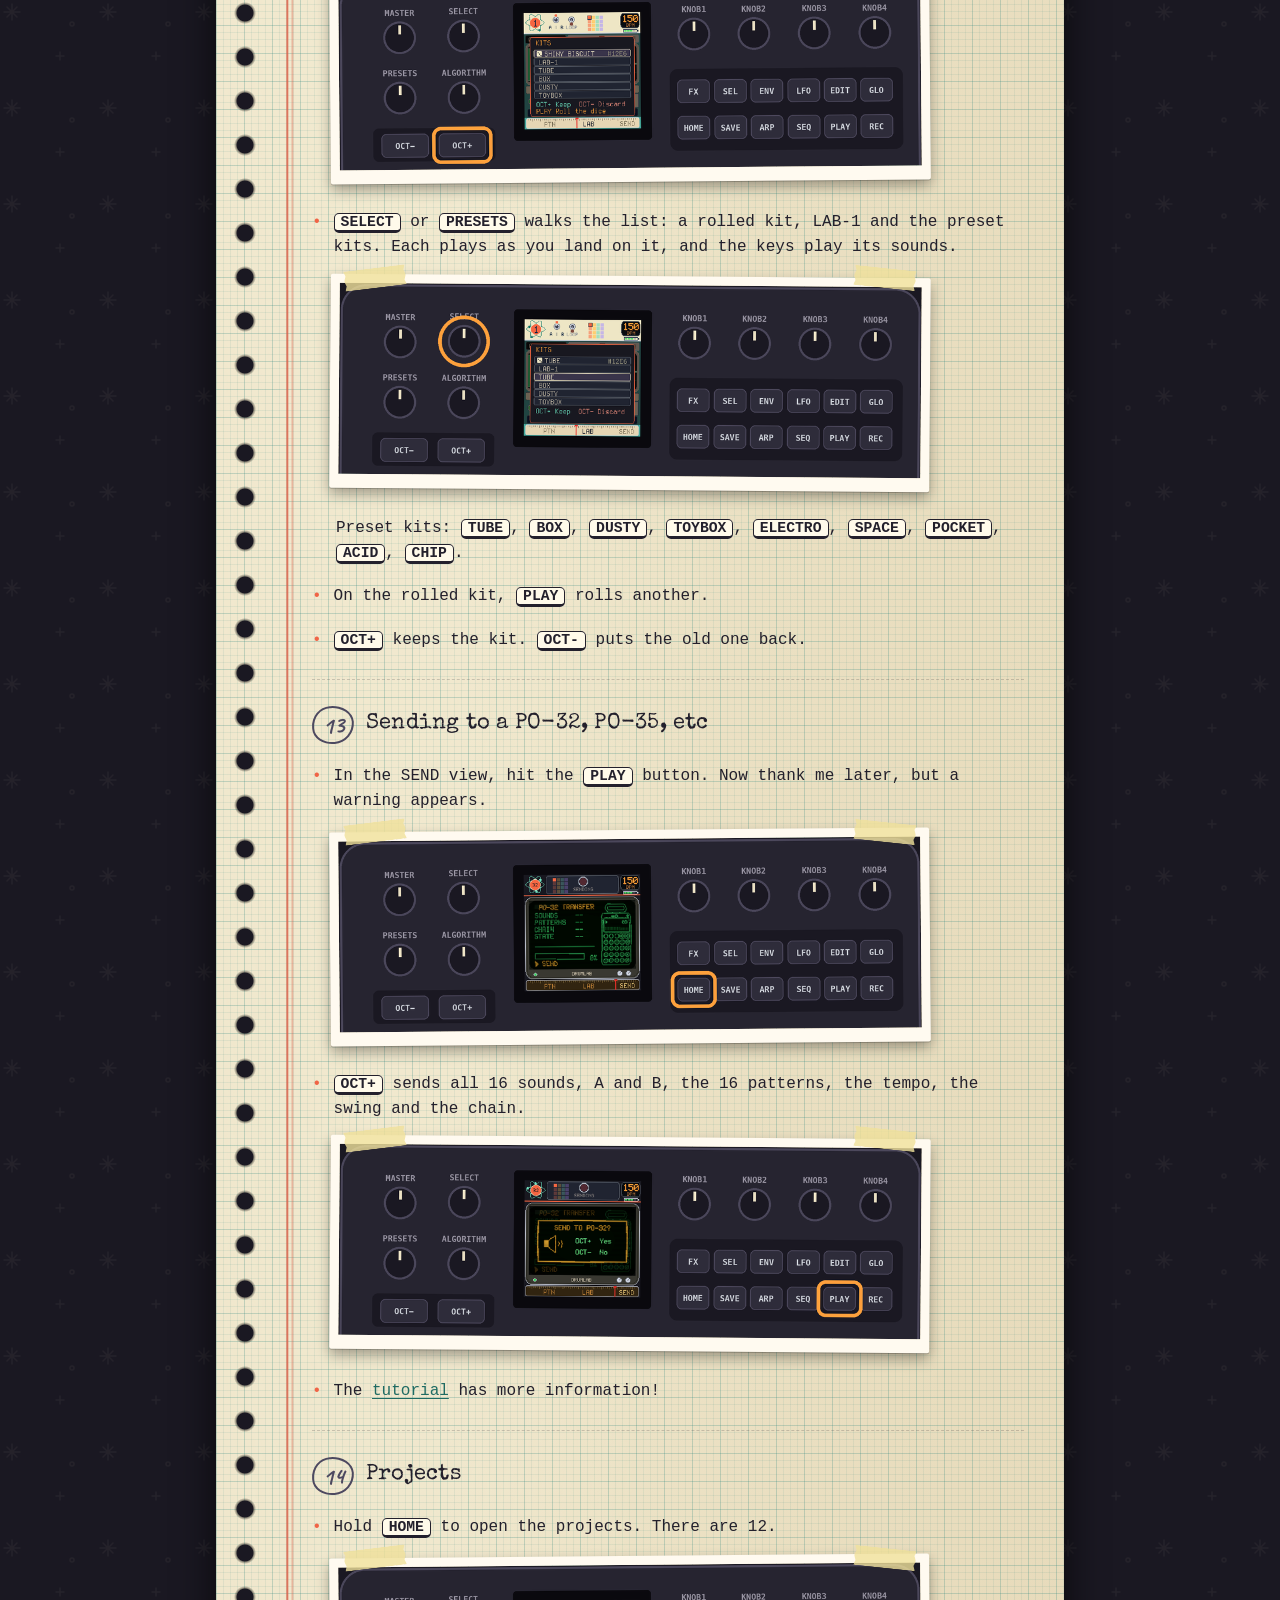
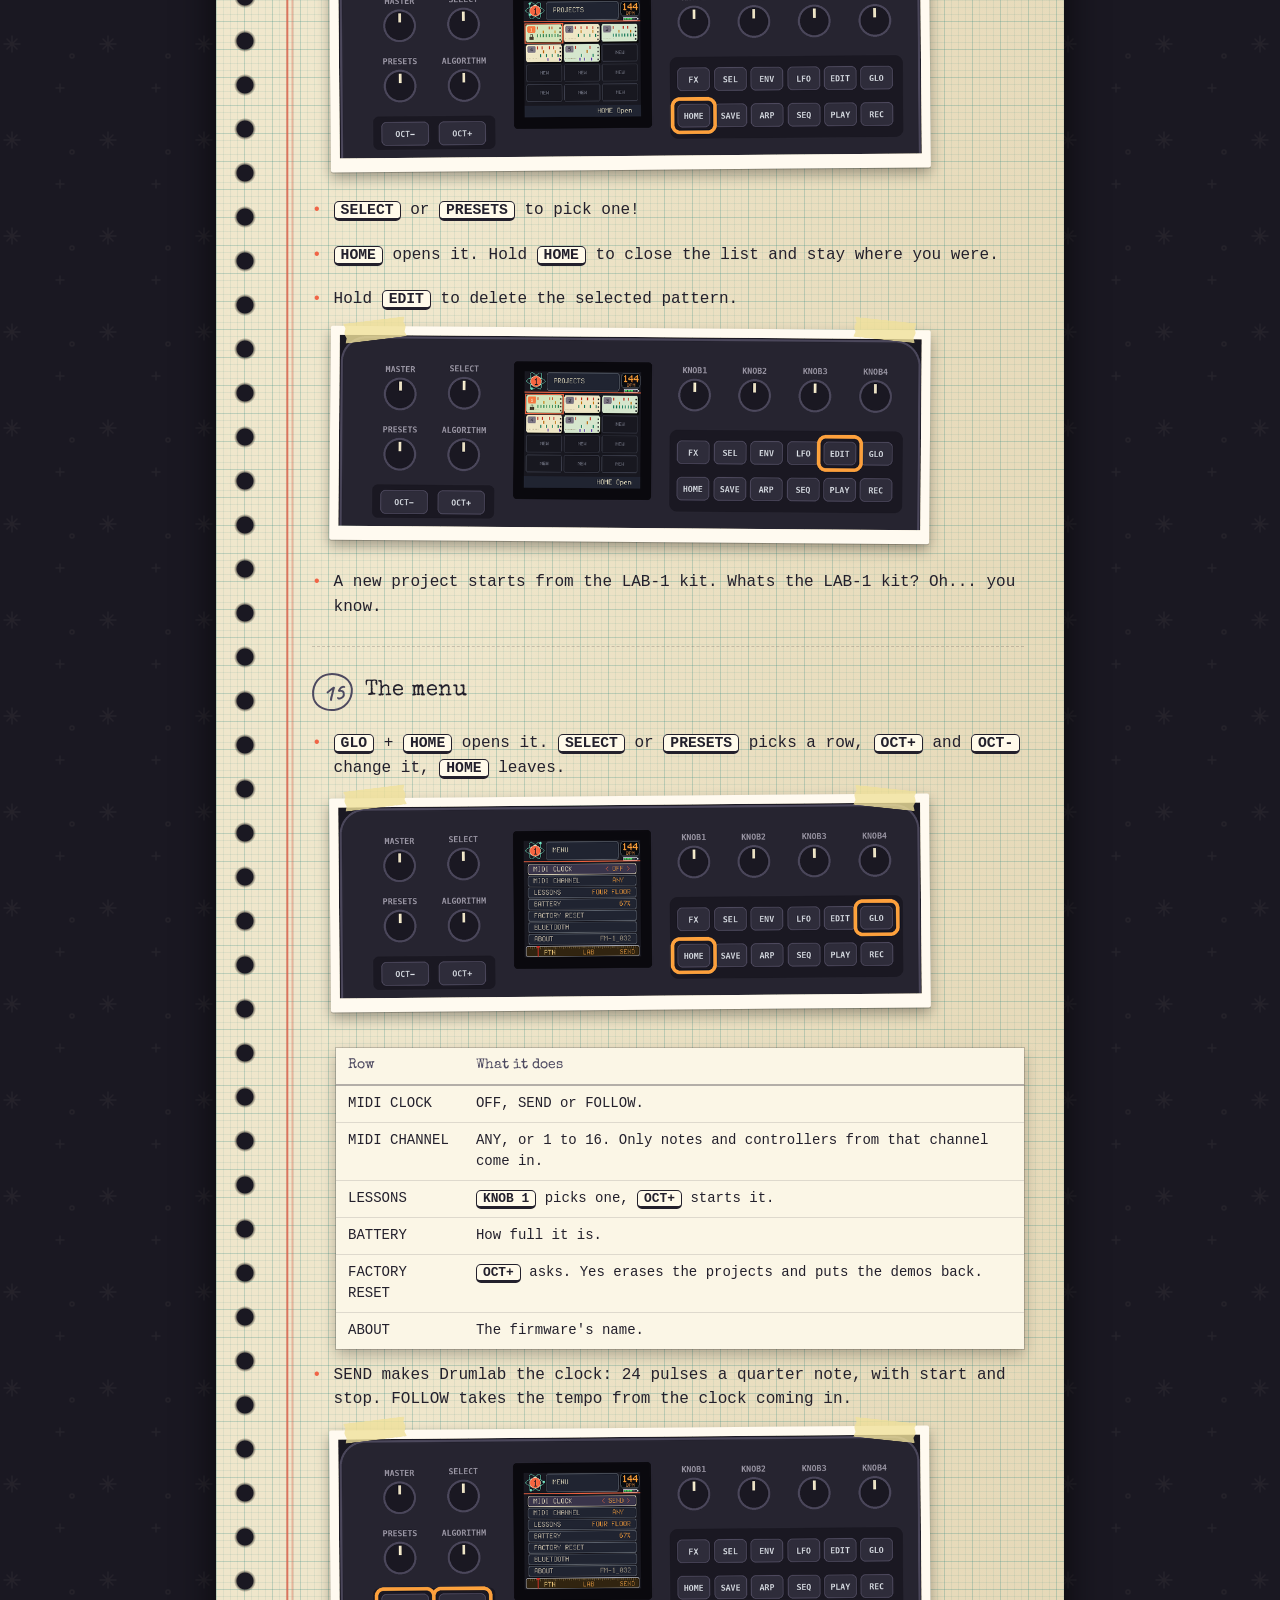
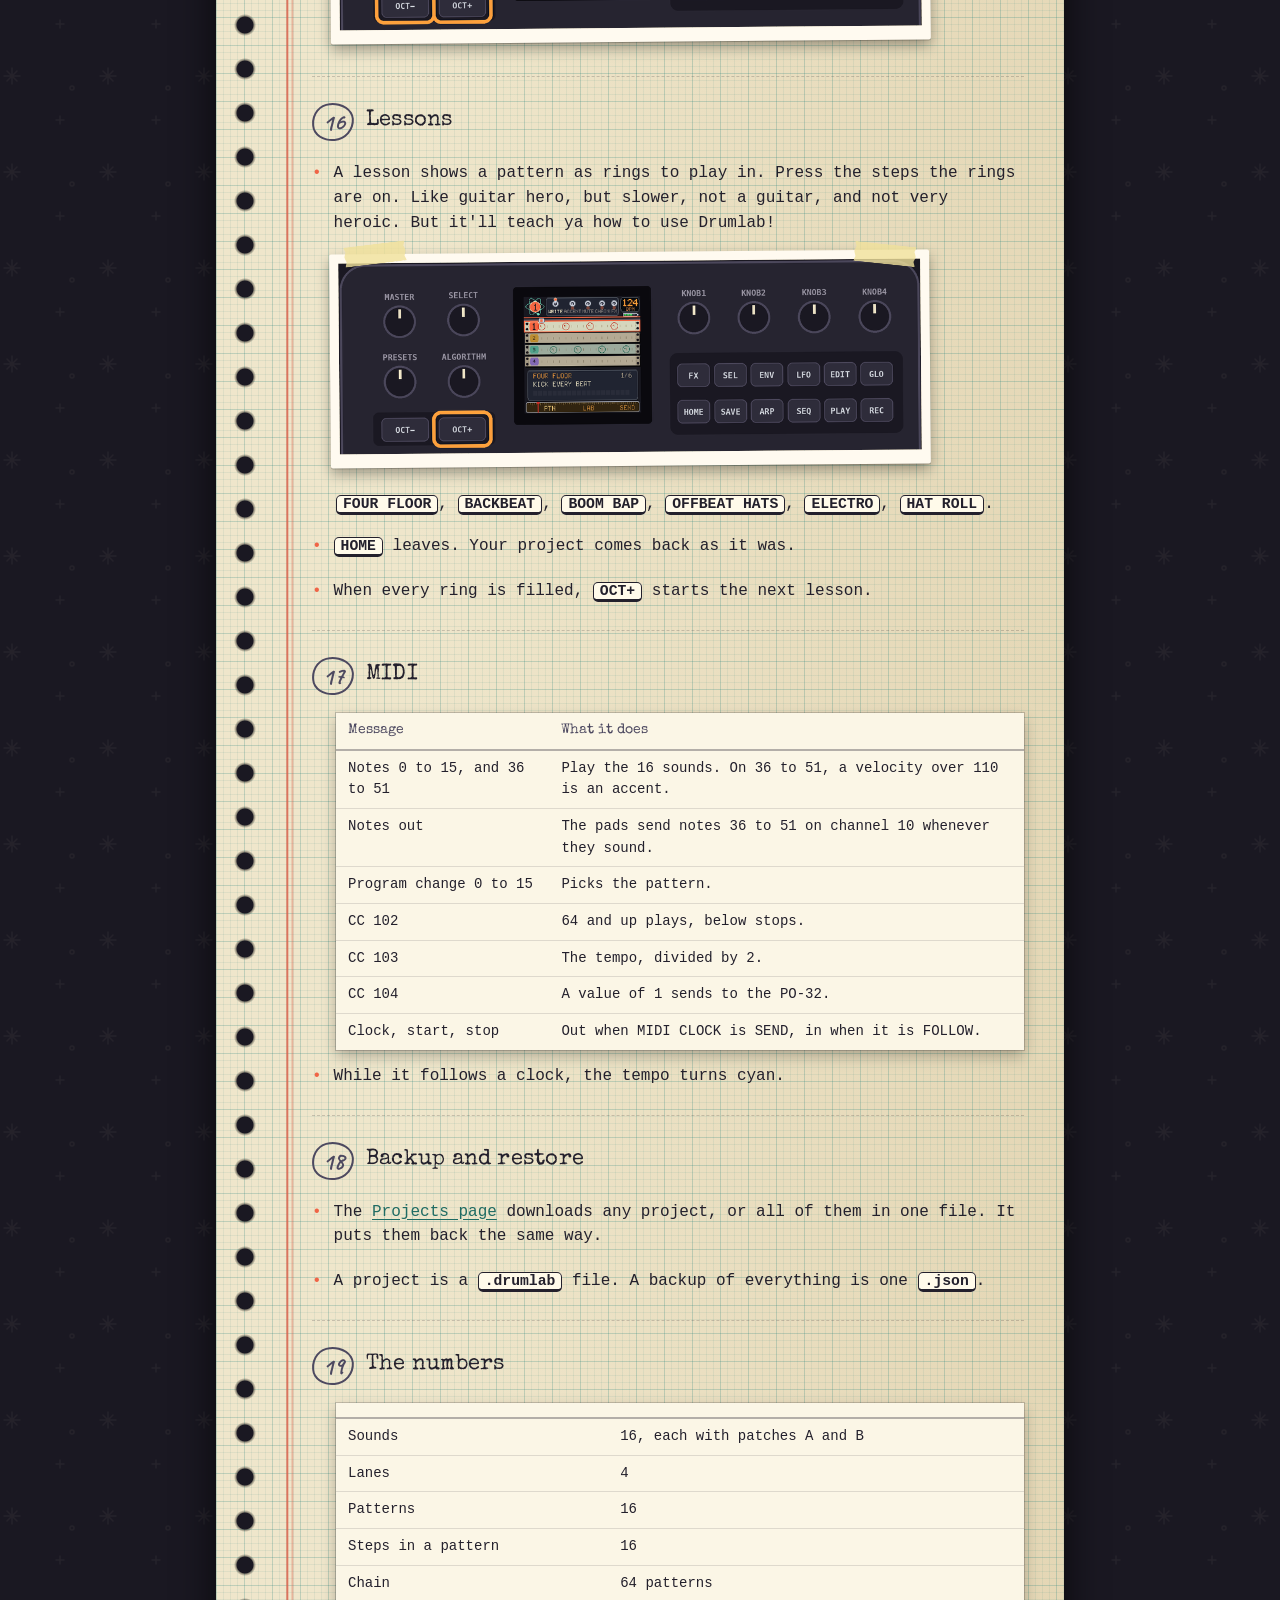
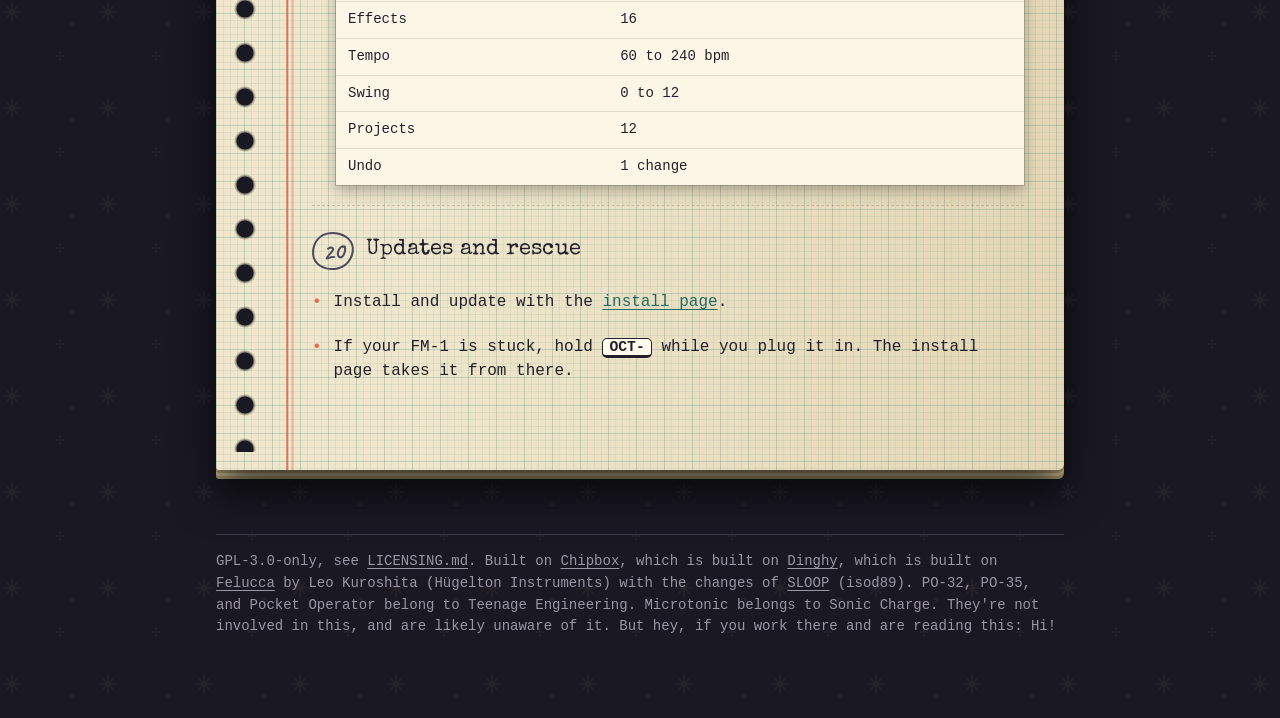
==== commit ae27aaf3: "preparing new release. still beta, so YMMV" ====
--- a/site/guide/index.html
+++ b/site/guide/index.html
@@ -6,18 +6,20 @@
 <title>Manual · Drumlab</title>
 <meta name="description" content="">
 <link rel="stylesheet" href="../lab.css">
+<link rel="stylesheet" href="../notebook.css">
 </head>
-<body>
+<body class="nb s0">
 <main>
   <div class="mast"><svg class="atom" viewBox="-50 -50 100 100" width="76" height="76" aria-hidden="true"><g fill="none" stroke="#6edcb9" stroke-width="2.2"><ellipse rx="44" ry="15" transform="rotate(0)"/><ellipse rx="44" ry="15" transform="rotate(60)"/><ellipse rx="44" ry="15" transform="rotate(120)"/></g><g transform="rotate(0)"><circle r="3.8" fill="#eee4c6"><animateMotion dur="3.1s" repeatCount="indefinite" path="M44,0 A44,15 0 1,1 -44,0 A44,15 0 1,1 44,0"/></circle></g><g transform="rotate(60)"><circle r="3.8" fill="#ffa03c"><animateMotion dur="4.3s" repeatCount="indefinite" path="M44,0 A44,15 0 1,0 -44,0 A44,15 0 1,0 44,0"/></circle></g><g transform="rotate(120)"><circle r="3.8" fill="#eee4c6"><animateMotion dur="5.2s" repeatCount="indefinite" path="M44,0 A44,15 0 1,1 -44,0 A44,15 0 1,1 44,0"/></circle></g><circle r="11" fill="#f06446" stroke="#eee4c6" stroke-width="2"/></svg><h1><a href="../">Drumlab</a> <span class="tag">MANUAL</span></h1></div>
   
-  <nav class="dial" aria-label="Pages"><a href=".././">Home</a><a href="../play/">Play</a><a href="../install.html">Install</a><a href="../guide/" aria-current="page">Manual</a><a href="../manual/">Tutorials</a><a href="../cheatsheet/">Cheat sheet</a><a href="../projects/">Projects</a></nav>
-  <div class="toc"><a href="#views">Views</a><a href="#sounds">Sounds</a><a href="#steps">Steps</a><a href="#accents">Accents</a><a href="#mute">Mute</a><a href="#chain">Chain</a><a href="#tempo">Tempo</a><a href="#locks">Locks</a><a href="#fx">Effects</a><a href="#sound">SOUND</a><a href="#ab">A and B</a><a href="#kits">Kits</a><a href="#send">Send</a><a href="#projects">Projects</a><a href="#menu">Menu</a><a href="#lessons">Lessons</a><a href="#midi">MIDI</a><a href="#backup">Backup</a><a href="#numbers">Numbers</a><a href="#rescue">Rescue</a></div>
+  <nav class="dial" aria-label="Pages"><a href=".././">Home</a><a href="../play/">Play</a><a href="../install.html">Install</a><a href="../guide/" aria-current="page">Manual</a><a href="../manual/">Tutorials</a><a href="../cheatsheet/">Cheat sheet</a><a href="../projects/">Projects</a><a href="https://github.com/pbarilla/drumlab">Source</a></nav>
+  <div class="sheet">
+  <div class="toc"><a href="#views">Views</a><a href="#sounds">Sounds</a><a href="#steps">Steps</a><a href="#accents">Accents</a><a href="#mute">Mute</a><a href="#chain">Chain</a><a href="#tempo">Tempo</a><a href="#locks">Locks</a><a href="#fx">Effects</a><a href="#sound">LAB</a><a href="#ab">A and B</a><a href="#kits">Kits</a><a href="#send">Send</a><a href="#projects">Projects</a><a href="#menu">Menu</a><a href="#lessons">Lessons</a><a href="#midi">MIDI</a><a href="#backup">Backup</a><a href="#numbers">Numbers</a><a href="#rescue">Rescue</a></div>
 
   <section class="step" id="views">
     <h2><b>1</b>The three views</h2>
-    <div class="item"><div class="t"><div><code>HOME</code> flips between PATTERN, SOUND and SEND.</div></div><div class="pic"><img src="../manual/img/pn-g-home.png" alt="g-home" width="960" height="315" loading="lazy"></div></div>
-    <div class="item"><div class="t"><div>PATTERN is where you write the beat, SOUND is where you shape the sounds and SEND puts it all on a PO-32.</div></div></div>
+    <div class="item"><div class="t"><div><code>HOME</code> flips between PATTERN, LAB and SEND.</div></div><div class="pic"><img src="../manual/img/pn-g-home.png" alt="g-home" width="960" height="315" loading="lazy"></div></div>
+    <div class="item"><div class="t"><div>PATTERN is where you write the beat, LAB is where you shape the sounds, and SEND lets you push your masterpiece to a PO-32 or PO-35.</div></div></div>
     <div class="item"><div class="t"><div>Hold <code>HOME</code> to open the projects.</div></div></div>
     <div class="item"><div class="t"><div><code>GLO</code> shows the help for the view you're on.</div></div><div class="pic"><img src="../manual/img/pn-g-help.png" alt="g-help" width="960" height="315" loading="lazy"></div></div>
     <div class="item"><div class="t"><div><code>GLO</code> + <code>HOME</code> opens the menu.</div></div></div>
@@ -30,45 +32,45 @@
     <div class="block"><table style="width:auto"><tr><th style="text-align:center">Lane 1</th><th style="text-align:center">Lane 2</th><th style="text-align:center">Lane 3</th><th style="text-align:center">Lane 4</th></tr><tr><td style="text-align:center"><code>1</code></td><td style="text-align:center"><code>2</code></td><td style="text-align:center"><code>3</code></td><td style="text-align:center"><code>4</code></td></tr><tr><td style="text-align:center"><code>5</code></td><td style="text-align:center"><code>6</code></td><td style="text-align:center"><code>7</code></td><td style="text-align:center"><code>8</code></td></tr><tr><td style="text-align:center"><code>9</code></td><td style="text-align:center"><code>10</code></td><td style="text-align:center"><code>11</code></td><td style="text-align:center"><code>12</code></td></tr><tr><td style="text-align:center"><code>13</code></td><td style="text-align:center"><code>14</code></td><td style="text-align:center"><code>15</code></td><td style="text-align:center"><code>16</code></td></tr></table></div>
     <div class="item"><div class="t"><div>The columns are the 4 lanes. A lane plays one sound at a time, so a new hit cuts the old one.</div></div></div>
     <div class="item"><div class="t"><div><code>PRESETS</code> picks a sound. The keys play them.</div></div></div>
-    <div class="item"><div class="t"><div>Sounds 1 to 4 are a kick, a snare, a hat and a bell, tom or cowbell, in every kit.</div></div></div>
+    <div class="item"><div class="t"><div>Sounds 1 to 4 are a kick, a snare, a hat, and then 'something else' in every kit. This is just a recommendation, feel free to break up the sounds however you like!</div></div></div>
   </section>
 
   <section class="step" id="steps">
     <h2><b>3</b>Writing steps</h2>
-    <div class="item"><div class="t"><div>Tap <code>REC</code> to turn WRITE on. The 16 keys are the 16 steps.</div></div><div class="pic"><img src="../manual/img/pn-g-write.png" alt="g-write" width="960" height="315" loading="lazy"></div></div>
-    <div class="item"><div class="t"><div>Pick a sound with <code>PRESETS</code>, then press the steps it plays on. Press a step again to take it away.</div></div><div class="pic"><img src="../manual/img/pn-g-steps.png" alt="g-steps" width="960" height="612" loading="lazy"></div></div>
+    <div class="item"><div class="t"><div>Tap <code>REC</code> to turn WRITE on. The 16 keys represent the 16 steps.</div></div><div class="pic"><img src="../manual/img/pn-g-write.png" alt="g-write" width="960" height="315" loading="lazy"></div></div>
+    <div class="item"><div class="t"><div>Pick a sound with <code>PRESETS</code>, then press the steps it plays on. Press a step again to take it away. So far so good. Basically like every single drum machine ever made!</div></div><div class="pic"><img src="../manual/img/pn-g-steps.png" alt="g-steps" width="960" height="612" loading="lazy"></div></div>
     <div class="item"><div class="t"><div>A step holds one sound per lane. Writing another sound of the same lane replaces it.</div></div></div>
-    <div class="item"><div class="t"><div>Hold <code>REC</code> while it plays and press the pads. The hits land on the step nearest the playhead.</div></div></div>
+    <div class="item"><div class="t"><div>Hold <code>REC</code> while it plays and press the pads. The hits land on the step nearest the playhead. AKA live recording mode!</div></div></div>
     <div class="item"><div class="t"><div><code>SELECT</code> picks the pattern, 1 to 16.</div></div><div class="pic"><img src="../manual/img/pn-g-pattern.png" alt="g-pattern" width="960" height="315" loading="lazy"></div></div>
-    <div class="item"><div class="t"><div><code>OCT+</code> copies the pattern to the next one and goes there.</div></div></div>
+    <div class="item"><div class="t"><div><code>OCT+</code> copies the pattern to the next one.</div></div></div>
     <div class="item"><div class="t"><div>Hold <code>EDIT</code> to clear the pattern.</div></div></div>
-    <div class="item"><div class="t"><div><code>LFO</code> takes back the last change to the pattern. One step back, and no redo.</div></div></div>
-    <div class="item"><div class="t"><div>It saves by itself three seconds after you stop editing, as long as nothing is playing.</div></div><div class="pic"><img src="../manual/img/pn-g-save.png" alt="g-save" width="960" height="315" loading="lazy"></div></div>
+    <div class="item"><div class="t"><div><code>LFO</code> takes back the last change to the pattern. One step back, and no redo. Kind of like 1 chance!</div></div></div>
+    <div class="item"><div class="t"><div>Drumlab autosaves when it can, but if you really wanna be sure, then stop playing and dont touch anything for around 5 seconds!</div></div><div class="pic"><img src="../manual/img/pn-g-save.png" alt="g-save" width="960" height="315" loading="lazy"></div></div>
   </section>
 
   <section class="step" id="accents">
     <h2><b>4</b>Accents</h2>
-    <div class="item"><div class="t"><div><code>ENV</code> turns ACCENT on. Press a step to accent it, press it again to take it away.</div></div><div class="pic"><img src="../manual/img/pn-g-accent.png" alt="g-accent" width="960" height="315" loading="lazy"></div></div>
-    <div class="item"><div class="t"><div>An accent is on the step, so every lane's hit on it is louder.</div></div></div>
+    <div class="item"><div class="t"><div><code>ENV</code> turns ACCENT on. Press a step to accent it, or...unaccent it? Is that the right word. Unaccent. Sounds weird.</div></div><div class="pic"><img src="../manual/img/pn-g-accent.png" alt="g-accent" width="960" height="315" loading="lazy"></div></div>
+    <div class="item"><div class="t"><div>An accent is on the step, so every lane's hit on it is louder. Be careful of those random cowbells!</div></div></div>
   </section>
 
   <section class="step" id="mute">
     <h2><b>5</b>Mute and solo</h2>
     <div class="item"><div class="t"><div><code>ARP</code> once is MUTE, twice is SOLO, three times is off.</div></div><div class="pic"><img src="../manual/img/pn-g-mute.png" alt="g-mute" width="960" height="315" loading="lazy"></div></div>
-    <div class="item"><div class="t"><div>In either, a key picks its lane: keys 1, 5, 9 and 13 are lane 1, and so on.</div></div><div class="pic"><img src="../manual/img/pn-g-solo.png" alt="g-solo" width="960" height="315" loading="lazy"></div></div>
+    <div class="item"><div class="t"><div>In either, a key picks its lane: keys 1, 5, 9 and 13 are lane 1, and so on. That's confusing isnt it? Just do 1,2,3,4. Whatever. I should probably review that...</div></div><div class="pic"><img src="../manual/img/pn-g-solo.png" alt="g-solo" width="960" height="315" loading="lazy"></div></div>
   </section>
 
   <section class="step" id="chain">
     <h2><b>6</b>Chain</h2>
     <div class="item"><div class="t"><div><code>SEL</code> turns chain mode on. The keys add patterns 1 to 16 to the chain.</div></div><div class="pic"><img src="../manual/img/pn-g-chain.png" alt="g-chain" width="960" height="315" loading="lazy"></div></div>
     <div class="item"><div class="t"><div>Tap <code>EDIT</code> to take the last one off. Hold <code>EDIT</code> to clear the chain.</div></div></div>
-    <div class="item"><div class="t"><div>With no chain, the pattern on show loops.</div></div></div>
-    <div class="item"><div class="t"><div>A chain holds up to 64 patterns.</div></div></div>
+    <div class="item"><div class="t"><div>With no chain, the pattern on show loops. Which is kind of obvious when you think about it, huh. Like a chain of length 1. But hey, gotta write it here! Future generations, and all that...</div></div></div>
+    <div class="item"><div class="t"><div>A chain holds up to 64 patterns. That's alotta patterns!</div></div></div>
   </section>
 
   <section class="step" id="tempo">
     <h2><b>7</b>Tempo and swing</h2>
-    <div class="item"><div class="t"><div><code>KNOB 1</code> is the tempo, 60 to 240.</div></div><div class="pic"><img src="../manual/img/pn-g-tempo.png" alt="g-tempo" width="960" height="315" loading="lazy"></div></div>
+    <div class="item"><div class="t"><div><code>KNOB 1</code> is the tempo, 60 to 240. Why did I limit it to 60, you may ask? Oh, no reason... nothing to do with a minute having 60 seconds, and a second having 1000ms, and it being all nice and easy to figure out...</div></div><div class="pic"><img src="../manual/img/pn-g-tempo.png" alt="g-tempo" width="960" height="315" loading="lazy"></div></div>
     <div class="item"><div class="t"><div><code>KNOB 2</code> is the swing, 0 to 12.</div></div><div class="pic"><img src="../manual/img/pn-g-swing.png" alt="g-swing" width="960" height="315" loading="lazy"></div></div>
   </section>
 
@@ -76,7 +78,7 @@
     <h2><b>8</b>Pitch and morph</h2>
     <div class="item"><div class="t"><div><code>KNOB 3</code> tunes the sound you picked and <code>KNOB 4</code> slides it from patch A to patch B.</div></div><div class="pic"><img src="../manual/img/pn-g-pm.png" alt="g-pm" width="960" height="315" loading="lazy"></div></div>
     <div class="item"><div class="t"><div>A step keeps the pitch and morph it was written with.</div></div></div>
-    <div class="item"><div class="t"><div>To change one step, hold its key in WRITE and turn <code>KNOB 3</code> or <code>KNOB 4</code>. That's a step lock.</div></div></div>
+    <div class="item"><div class="t"><div>To change one step, hold its key in WRITE and turn <code>KNOB 3</code> or <code>KNOB 4</code>. That's a step lock, baby!</div></div></div>
     <div class="item"><div class="t"><div>To change many, hold <code>REC</code> while it plays and turn the knobs. They write into the steps of the sound you picked as they pass.</div></div></div>
   </section>
 
@@ -91,7 +93,7 @@
   </section>
 
   <section class="step" id="sound">
-    <h2><b>10</b>The SOUND view</h2>
+    <h2><b>10</b>The LAB view</h2>
     <div class="item"><div class="t"><div><code>PRESETS</code> picks the sound.</div></div><div class="pic"><img src="../manual/img/pn-g-knobs.png" alt="g-knobs" width="960" height="315" loading="lazy"></div></div>
     <div class="item"><div class="t"><div><code>ALGORITHM</code> flips through six pages. The four knobs set what the page shows.</div></div></div>
     <div class="block"><table><tr><th>Page</th><th>KNOB 1</th><th>KNOB 2</th><th>KNOB 3</th><th>KNOB 4</th></tr><tr><td>OSC</td><td>WAVE: SIN, TRI, SAW</td><td>FREQ</td><td>ATTACK</td><td>DECAY</td></tr><tr><td>MOD</td><td>MODE: DECAY, SINE, NOISE</td><td>RATE</td><td>AMOUNT</td><td>VELOC</td></tr><tr><td>NOISE</td><td>FILTER: LP, BP, HP</td><td>FREQ</td><td>Q</td><td>VELOC</td></tr><tr><td>ENV</td><td>SHAPE: EXP, LIN, MOD</td><td>ATTACK</td><td>DECAY</td><td>MIX</td></tr><tr><td>OUT</td><td>DIST</td><td>EQ HZ</td><td>EQ DB</td><td>LEVEL</td></tr><tr><td>SOUND</td><td>VELOC</td><td>PITCH</td><td>MORPH</td><td></td></tr></table></div>
@@ -109,7 +111,7 @@
 
   <section class="step" id="kits">
     <h2><b>12</b>Kits</h2>
-    <div class="item"><div class="t"><div>In the SOUND view, <code>OCT+</code> opens the kits window. Every kit replaces all 16 sounds. Your patterns stay.</div></div><div class="pic"><img src="../manual/img/pn-g-kits.png" alt="g-kits" width="960" height="315" loading="lazy"></div></div>
+    <div class="item"><div class="t"><div>In the LAB view, <code>OCT+</code> opens the kits window. Every kit replaces all 16 sounds. Your patterns stay.</div></div><div class="pic"><img src="../manual/img/pn-g-kits.png" alt="g-kits" width="960" height="315" loading="lazy"></div></div>
     <div class="item"><div class="t"><div><code>SELECT</code> or <code>PRESETS</code> walks the list: a rolled kit, LAB-1 and the preset kits. Each plays as you land on it, and the keys play its sounds.</div></div><div class="pic"><img src="../manual/img/pn-g-kitlist.png" alt="g-kitlist" width="960" height="315" loading="lazy"></div></div>
     <div class="block"><p>Preset kits: <code>TUBE</code>, <code>BOX</code>, <code>DUSTY</code>, <code>TOYBOX</code>, <code>ELECTRO</code>, <code>SPACE</code>, <code>POCKET</code>, <code>ACID</code>, <code>CHIP</code>.</p></div>
     <div class="item"><div class="t"><div>On the rolled kit, <code>PLAY</code> rolls another.</div></div></div>
@@ -117,20 +119,19 @@
   </section>
 
   <section class="step" id="send">
-    <h2><b>13</b>Sending to a PO-32</h2>
-    <div class="item"><div class="t"><div>In the SEND view, <code>PLAY</code> asks first.</div></div><div class="pic"><img src="../manual/img/pn-g-send.png" alt="g-send" width="960" height="315" loading="lazy"></div></div>
+    <h2><b>13</b>Sending to a PO-32, PO-35, etc</h2>
+    <div class="item"><div class="t"><div>In the SEND view, hit the <code>PLAY</code> button. Now thank me later, but a warning appears.</div></div><div class="pic"><img src="../manual/img/pn-g-send.png" alt="g-send" width="960" height="315" loading="lazy"></div></div>
     <div class="item"><div class="t"><div><code>OCT+</code> sends all 16 sounds, A and B, the 16 patterns, the tempo, the swing and the chain.</div></div><div class="pic"><img src="../manual/img/pn-g-ask.png" alt="g-ask" width="960" height="315" loading="lazy"></div></div>
-    <div class="item"><div class="t"><div><code>PLAY</code> stops it. <code>OCT-</code> puts the window away.</div></div></div>
-    <div class="item"><div class="t"><div>The <a href="../manual/send-po32/">tutorial</a> has the cables.</div></div></div>
+    <div class="item"><div class="t"><div>The <a href="../manual/send-po32/">tutorial</a> has more information!</div></div></div>
   </section>
 
   <section class="step" id="projects">
     <h2><b>14</b>Projects</h2>
     <div class="item"><div class="t"><div>Hold <code>HOME</code> to open the projects. There are 12.</div></div><div class="pic"><img src="../manual/img/pn-g-picker.png" alt="g-picker" width="960" height="315" loading="lazy"></div></div>
-    <div class="item"><div class="t"><div><code>SELECT</code> or <code>PRESETS</code> walks them. Each plays a few of its sounds as you land on it.</div></div></div>
-    <div class="item"><div class="t"><div><code>HOME</code> opens one. Hold <code>HOME</code> to close the list and stay where you were.</div></div></div>
-    <div class="item"><div class="t"><div>Hold <code>EDIT</code> to delete one. <code>OCT+</code> says yes.</div></div><div class="pic"><img src="../manual/img/pn-g-delete.png" alt="g-delete" width="960" height="315" loading="lazy"></div></div>
-    <div class="item"><div class="t"><div>A new project starts from the LAB-1 kit.</div></div></div>
+    <div class="item"><div class="t"><div><code>SELECT</code> or <code>PRESETS</code> to pick one!</div></div></div>
+    <div class="item"><div class="t"><div><code>HOME</code> opens it. Hold <code>HOME</code> to close the list and stay where you were.</div></div></div>
+    <div class="item"><div class="t"><div>Hold <code>EDIT</code> to delete the selected pattern.</div></div><div class="pic"><img src="../manual/img/pn-g-delete.png" alt="g-delete" width="960" height="315" loading="lazy"></div></div>
+    <div class="item"><div class="t"><div>A new project starts from the LAB-1 kit. Whats the LAB-1 kit? Oh... you know.</div></div></div>
   </section>
 
   <section class="step" id="menu">
@@ -142,7 +143,7 @@
 
   <section class="step" id="lessons">
     <h2><b>16</b>Lessons</h2>
-    <div class="item"><div class="t"><div>A lesson shows a pattern as rings to play in. Press the steps the rings are on.</div></div><div class="pic"><img src="../manual/img/pn-l-start.png" alt="l-start" width="960" height="315" loading="lazy"></div></div>
+    <div class="item"><div class="t"><div>A lesson shows a pattern as rings to play in. Press the steps the rings are on. Like guitar hero, but slower, not a guitar, and not very heroic. But it'll teach ya how to use Drumlab!</div></div><div class="pic"><img src="../manual/img/pn-l-start.png" alt="l-start" width="960" height="315" loading="lazy"></div></div>
     <div class="block"><p><code>FOUR FLOOR</code>, <code>BACKBEAT</code>, <code>BOOM BAP</code>, <code>OFFBEAT HATS</code>, <code>ELECTRO</code>, <code>HAT ROLL</code>.</p></div>
     <div class="item"><div class="t"><div><code>HOME</code> leaves. Your project comes back as it was.</div></div></div>
     <div class="item"><div class="t"><div>When every ring is filled, <code>OCT+</code> starts the next lesson.</div></div></div>
@@ -170,8 +171,8 @@
     <div class="item"><div class="t"><div>Install and update with the <a href="../install.html">install page</a>.</div></div></div>
     <div class="item"><div class="t"><div>If your FM-1 is stuck, hold <code>OCT-</code> while you plug it in. The install page takes it from there.</div></div></div>
   </section>
-
-  <footer>GPL-3.0-only, see <a href="https://github.com/pbarilla/drumlab/blob/main/LICENSING.md">LICENSING.md</a>. Built on <a href="../../chipbox/">Chipbox</a>, which is built on <a href="https://github.com/zvenson/dinghy">Dinghy</a>, which is built on <a href="https://github.com/hugelton/Felucca">Felucca</a> by Leo Kuroshita (Hügelton Instruments) with the changes of <a href="https://github.com/isod89/sloop-fm1">SLOOP</a> (isod89). PO-32 and Pocket Operator belong to Teenage Engineering, who have nothing to do with this.</footer>
+  </div>
+  <footer>GPL-3.0-only, see <a href="https://github.com/pbarilla/drumlab/blob/main/LICENSING.md">LICENSING.md</a>. Built on <a href="../../chipbox/">Chipbox</a>, which is built on <a href="https://github.com/zvenson/dinghy">Dinghy</a>, which is built on <a href="https://github.com/hugelton/Felucca">Felucca</a> by Leo Kuroshita (Hügelton Instruments) with the changes of <a href="https://github.com/isod89/sloop-fm1">SLOOP</a> (isod89). PO-32, PO-35, and Pocket Operator belong to Teenage Engineering. Microtonic belongs to Sonic Charge. They're not involved in this, and are likely unaware of it. But hey, if you work there and are reading this: Hi!</footer>
 </main>
 <script src="../lab.js"></script>
 </body>
--- a/site/notebook.css
+++ b/site/notebook.css
@@ -0,0 +1,98 @@
+/* SPDX-License-Identifier: GPL-3.0-only */
+/* The tutorials are pages from a lab notebook: graph paper on the dark desk, a margin line, spiral holes,
+   photos taped in, a coffee ring or two. Loaded only on the tutorial pages (sitekit.page, body.nb). */
+@font-face { font-family:"Special Elite"; src:url(fonts/SpecialElite-Regular.ttf) format("truetype"); font-display:swap; }
+@font-face { font-family:"Caveat"; src:url(fonts/Caveat.ttf) format("truetype"); font-weight:400 700; font-display:swap; }
+body.nb {
+  --paper:#efe6cb; --paper2:#e7dcbb; --pink:#d9604a; --ink2:#23202c; --pencil:#4d4960; --grid:#3f8f86;
+  --type:"Special Elite", "American Typewriter", "Courier New", monospace; --hand:"Caveat", "Bradley Hand", "Segoe Print", cursive;
+}
+body.nb .sheet { position:relative; margin:8px 0 34px; padding:44px 40px 60px 96px; color:var(--ink2); isolation:isolate;
+  background-color:var(--paper);
+  background-image:
+    linear-gradient(90deg, transparent 70px, #d9604a 70px, #d9604a 72px, transparent 72px, transparent 76px, #d9604a66 76px, #d9604a66 77px, transparent 77px),
+    linear-gradient(#3f8f8633 1px, transparent 1px), linear-gradient(90deg, #3f8f8633 1px, transparent 1px),
+    linear-gradient(#3f8f8618 1px, transparent 1px), linear-gradient(90deg, #3f8f8618 1px, transparent 1px),
+    radial-gradient(ellipse at 20% 0%, #fff8e2aa, transparent 60%), radial-gradient(ellipse at 100% 100%, #b8975a33, transparent 55%);
+  background-size:auto, 28px 28px, 28px 28px, 7px 7px, 7px 7px, auto, auto;
+  border-radius:3px 3px 6px 3px; box-shadow:0 1px 0 #fff8 inset, 0 24px 40px #000a, 0 3px 0 #b8a67a, 0 6px 0 #d7c9a0, 0 9px 0 #b8a67a; }
+/* the spiral holes */
+body.nb .sheet::before { content:""; position:absolute; left:16px; top:18px; bottom:18px; width:26px; z-index:1; pointer-events:none;
+  background:radial-gradient(circle at 50% 50%, #1a1822 0 8px, #0006 9px, transparent 11px) 0 0/26px 44px repeat-y; }
+/* the coffee */
+body.nb .sheet::after { content:""; position:absolute; z-index:3; pointer-events:none; mix-blend-mode:multiply; background:center/contain no-repeat; }
+body.nb.s0 .sheet::after { background-image:url(img/stain/a.svg); width:250px; height:250px; right:-26px; top:90px; transform:rotate(12deg); }
+body.nb.s1 .sheet::after { background-image:url(img/stain/b.svg); width:290px; height:290px; left:120px; bottom:-60px; transform:rotate(-8deg); }
+body.nb.s2 .sheet::after { background-image:url(img/stain/c.svg); width:270px; height:270px; right:30px; top:46%; transform:rotate(25deg); }
+body.nb.s3 .sheet::after { background-image:url(img/stain/a.svg); width:200px; height:200px; right:60px; bottom:30px; transform:rotate(-30deg); opacity:.85; }
+
+/* the notebook's own head: an experiment number in pencil, a stamp when it is done */
+body.nb .exp { position:absolute; right:44px; top:22px; font:700 26px/1 var(--hand); color:var(--pencil); transform:rotate(-3deg); }
+body.nb .stamp { position:absolute; z-index:4; right:52px; bottom:48px; padding:6px 16px 4px; font:400 22px/1 var(--type); letter-spacing:.14em; color:var(--pink); border:3px solid var(--pink); border-radius:6px; transform:rotate(-9deg); opacity:.78; mix-blend-mode:multiply; }
+body.nb .sheet > .intro { color:var(--pencil); font:400 24px/1.25 var(--hand); margin:0 0 30px; max-width:30em; }
+body.nb .step { border-top:0; padding:26px 0 14px; }
+body.nb .step + .step { border-top:1px dashed #23202c33; }
+body.nb .step h2 { color:var(--ink2); font:400 22px/1.25 var(--type); letter-spacing:.01em; text-transform:none; gap:12px; margin:0 0 12px; }
+body.nb .step h2 b { background:transparent; color:var(--pencil); border:2.5px solid var(--pencil); border-radius:46% 54% 50% 50% / 54% 46% 56% 44%; min-width:38px; height:38px; font:700 24px/1 var(--hand); transform:rotate(-4deg); }
+body.nb .step h2 a { color:var(--ink2); text-decoration-color:var(--pink); text-decoration-thickness:2px; }
+body.nb .step h2 a:hover { color:var(--pink); }
+body.nb .step h2::before { content:none; }
+body.nb .t { color:var(--ink2); }
+body.nb .block { color:var(--ink2); }
+body.nb .sheet { --line:#23202c33; --dim:#5d5970; --cream:#23202c; --ink:#23202c; --mint:#1f6b63; }
+body.nb .sheet h3 { font:400 19px/1.3 var(--type); color:var(--ink2); letter-spacing:0; }
+body.nb .sheet table th { color:var(--pencil); font-family:var(--type); font-weight:400; border-bottom:2px solid #23202c55; }
+body.nb .sheet table td { border-bottom:1px solid #23202c22; }
+body.nb .sheet .toc a, body.nb .sheet p.toc a { color:#1f6b63; }
+body.nb .sheet .row { background:#fffaea; border:1px solid #23202c33; box-shadow:0 2px 0 #23202c22; color:var(--ink2); }
+body.nb .sheet .row small, body.nb .sheet small { color:var(--pencil); }
+body.nb .sheet button, body.nb .sheet .btn { background:#d9604a; color:#fff; border:2px solid #23202c; border-radius:6px; font:400 15px var(--type); box-shadow:0 3px 0 #23202c; }
+body.nb .sheet progress { accent-color:#d9604a; }
+body.nb .sheet footer { color:var(--pencil); border-top:1px dashed #23202c44; }
+body.nb .dim { color:var(--pencil); }
+body.nb .sheet b, body.nb .sheet strong { color:inherit; }
+body.nb .sheet a { color:#1f6b63; }
+body.nb .sheet a:hover { color:var(--pink); }
+body.nb .sheet code { background:#fffaea; color:var(--ink2); border:1.5px solid var(--ink2); border-bottom-width:3px; border-radius:5px; padding:0 6px; }
+/* photos, taped in */
+body.nb .pic { position:relative; margin:16px 0 8px 18px; max-width:600px; }
+body.nb .pic img { display:block; border:9px solid #fffaf0; border-bottom-width:14px; border-radius:2px; background:#fffaf0; box-shadow:0 6px 14px #0005, 0 1px 0 #0003; transform:rotate(-.5deg); }
+body.nb .item:nth-of-type(even) .pic img { transform:rotate(.45deg); }
+body.nb .pic::before, body.nb .pic::after { content:""; position:absolute; top:-8px; width:62px; height:20px; z-index:2; background:#f0e29ccc; box-shadow:0 1px 2px #0003; }
+body.nb .pic::before { left:14px; transform:rotate(-7deg); clip-path:polygon(0 0,100% 0,97% 25%,100% 50%,97% 75%,100% 100%,0 100%,3% 75%,0 50%,3% 25%); }
+body.nb .pic::after { right:14px; transform:rotate(6deg); clip-path:polygon(0 0,100% 0,97% 25%,100% 50%,97% 75%,100% 100%,0 100%,3% 75%,0 50%,3% 25%); }
+/* short or busy pages: the ring sits in the bottom corner, off the controls */
+body.nb.corner .sheet::after { left:auto; top:auto; right:-34px; bottom:-48px; width:210px; height:210px; transform:rotate(18deg); }
+
+/* the written-out pattern: kept as a dark plate, stuck on */
+body.nb .gridwrap { background:#1f1d29; padding:12px 12px 8px; border-radius:6px; box-shadow:0 6px 14px #0005; transform:rotate(.3deg); }
+body.nb pre { background:#fffaea; color:var(--ink2); border:1px solid #23202c33; }
+body.nb .gridwrap .h { color:#9a96a8; }
+/* the footer and the rest of the page keep the desk's colours */
+@media (max-width:760px) {
+  body.nb .sheet { padding:34px 16px 50px 54px; background-size:auto, 28px 28px, 28px 28px, 7px 7px, 7px 7px, auto, auto; }
+  body.nb .sheet { background-image:
+    linear-gradient(90deg, transparent 38px, #d9604a 38px, #d9604a 40px, transparent 40px),
+    linear-gradient(#3f8f8633 1px, transparent 1px), linear-gradient(90deg, #3f8f8633 1px, transparent 1px), linear-gradient(#3f8f8618 1px, transparent 1px), linear-gradient(90deg, #3f8f8618 1px, transparent 1px), radial-gradient(ellipse at 20% 0%, #fff8e2aa, transparent 60%), radial-gradient(ellipse at 100% 100%, #b8975a33, transparent 55%); }
+  body.nb .sheet::before { left:6px; width:20px; }
+  body.nb .exp { right:16px; top:12px; font-size:20px; }
+  body.nb .stamp { right:16px; bottom:20px; font-size:16px; }
+  body.nb .pic { margin-left:0; }
+  body.nb.s0 .sheet::after, body.nb.s2 .sheet::after { width:170px; height:170px; }
+}
+@media (prefers-reduced-motion:no-preference) { body.nb .stamp { animation:stampin .5s cubic-bezier(.2,1.4,.4,1) 0s 1 both; } }
+@keyframes stampin { from { transform:rotate(-9deg) scale(1.9); opacity:0; } to { transform:rotate(-9deg) scale(1); opacity:.78; } }
+
+/* the cheat sheet's table: typed on its own plain sheet, taped on, so the graph paper does not run through the rows */
+body.nb .sheet table { background:#fbf6e6; border-collapse:collapse; box-shadow:0 6px 14px #0004, 0 0 0 1px #23202c33; margin-top:18px; }
+body.nb .sheet table th, body.nb .sheet table td { padding:7px 12px; }
+body.nb .sheet table tr:last-child td { border-bottom:0; }
+
+/* the manual's contents: index tabs, written by hand */
+body.nb .sheet .toc { gap:8px 10px; margin:0 0 26px; }
+body.nb .sheet .toc a { display:inline-block; padding:1px 11px 0; font:400 19px/1.25 var(--hand); color:var(--ink2); text-decoration:none; background:#fffaea; border:1.5px solid var(--ink2); border-bottom-width:3px; border-radius:7px 7px 2px 2px; transform:rotate(-1.2deg); }
+body.nb .sheet .toc a:nth-child(even) { transform:rotate(1deg); background:#f6edc9; }
+body.nb .sheet .toc a:nth-child(3n) { transform:rotate(-.4deg); }
+body.nb .sheet .toc a:hover { color:var(--pink); border-color:var(--pink); }
+.step { scroll-margin-top:18px; }
+@media (prefers-reduced-motion:no-preference) { html { scroll-behavior:smooth; } }
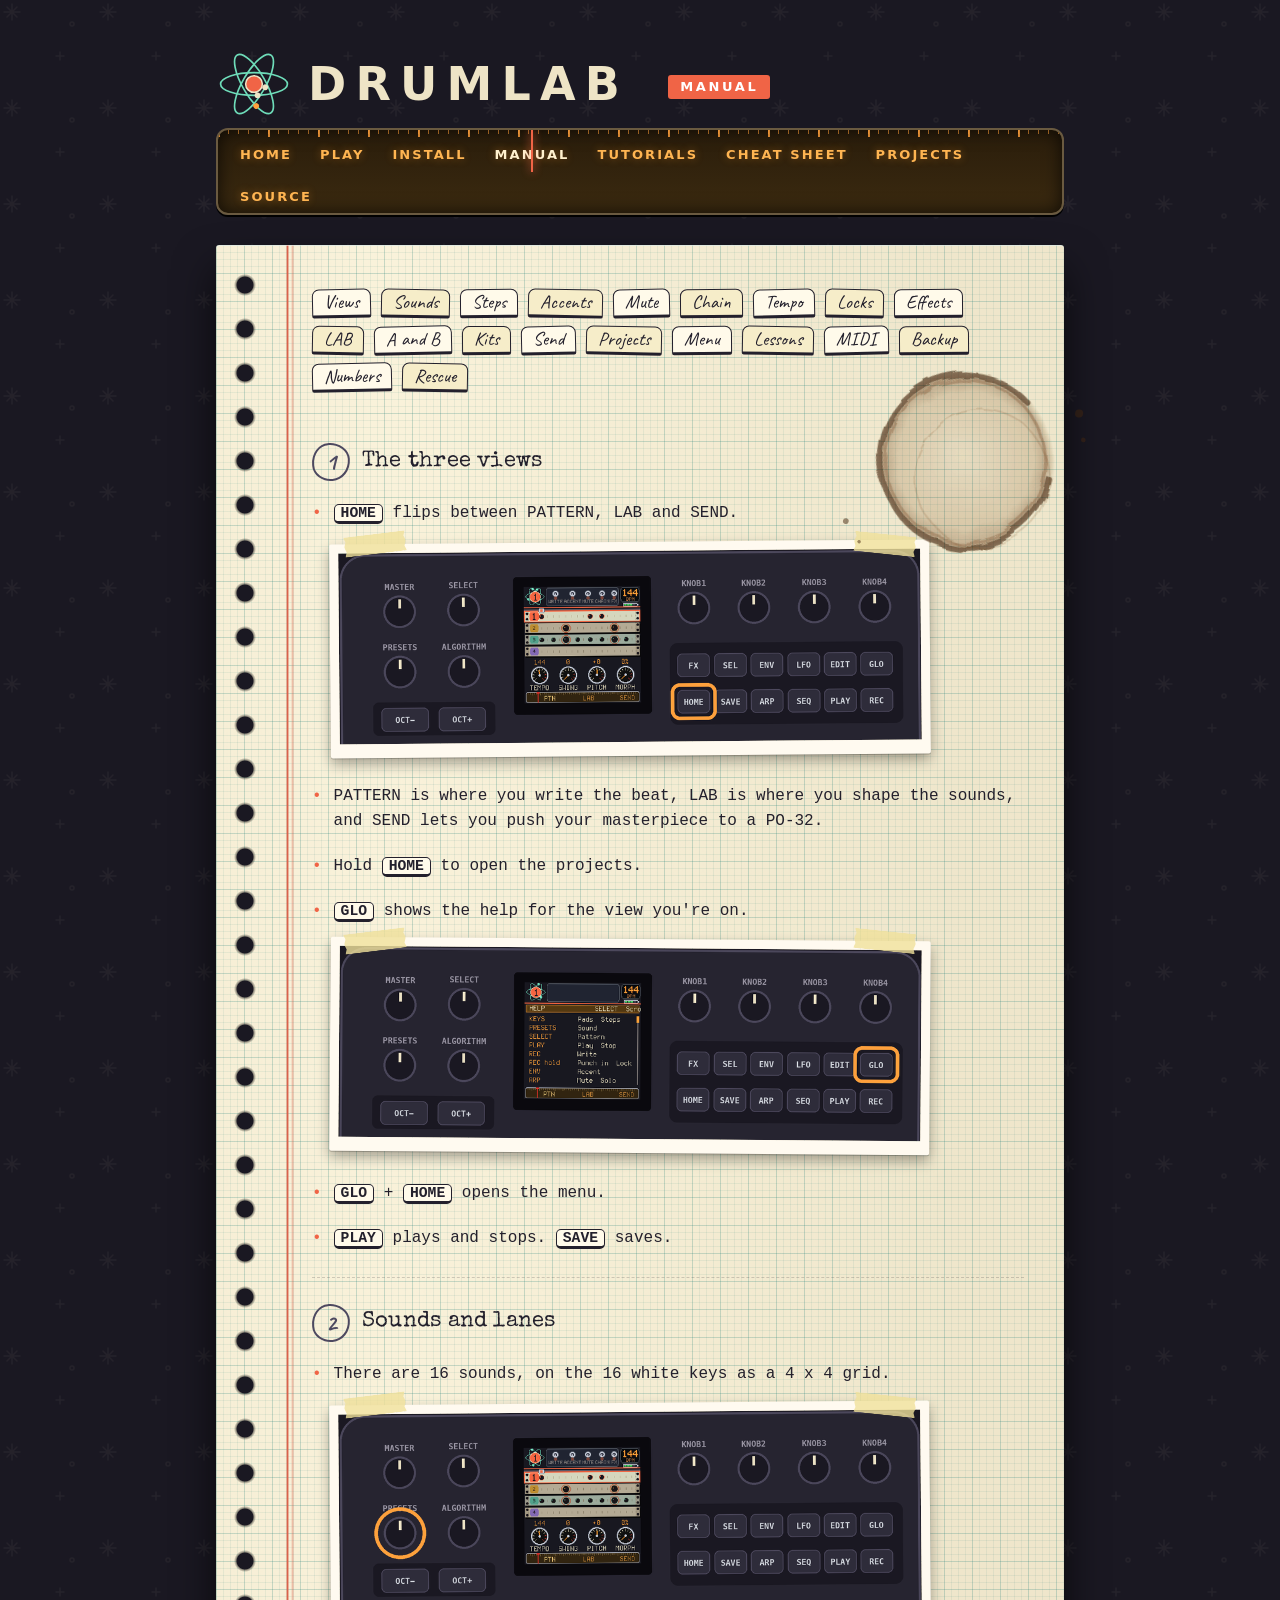
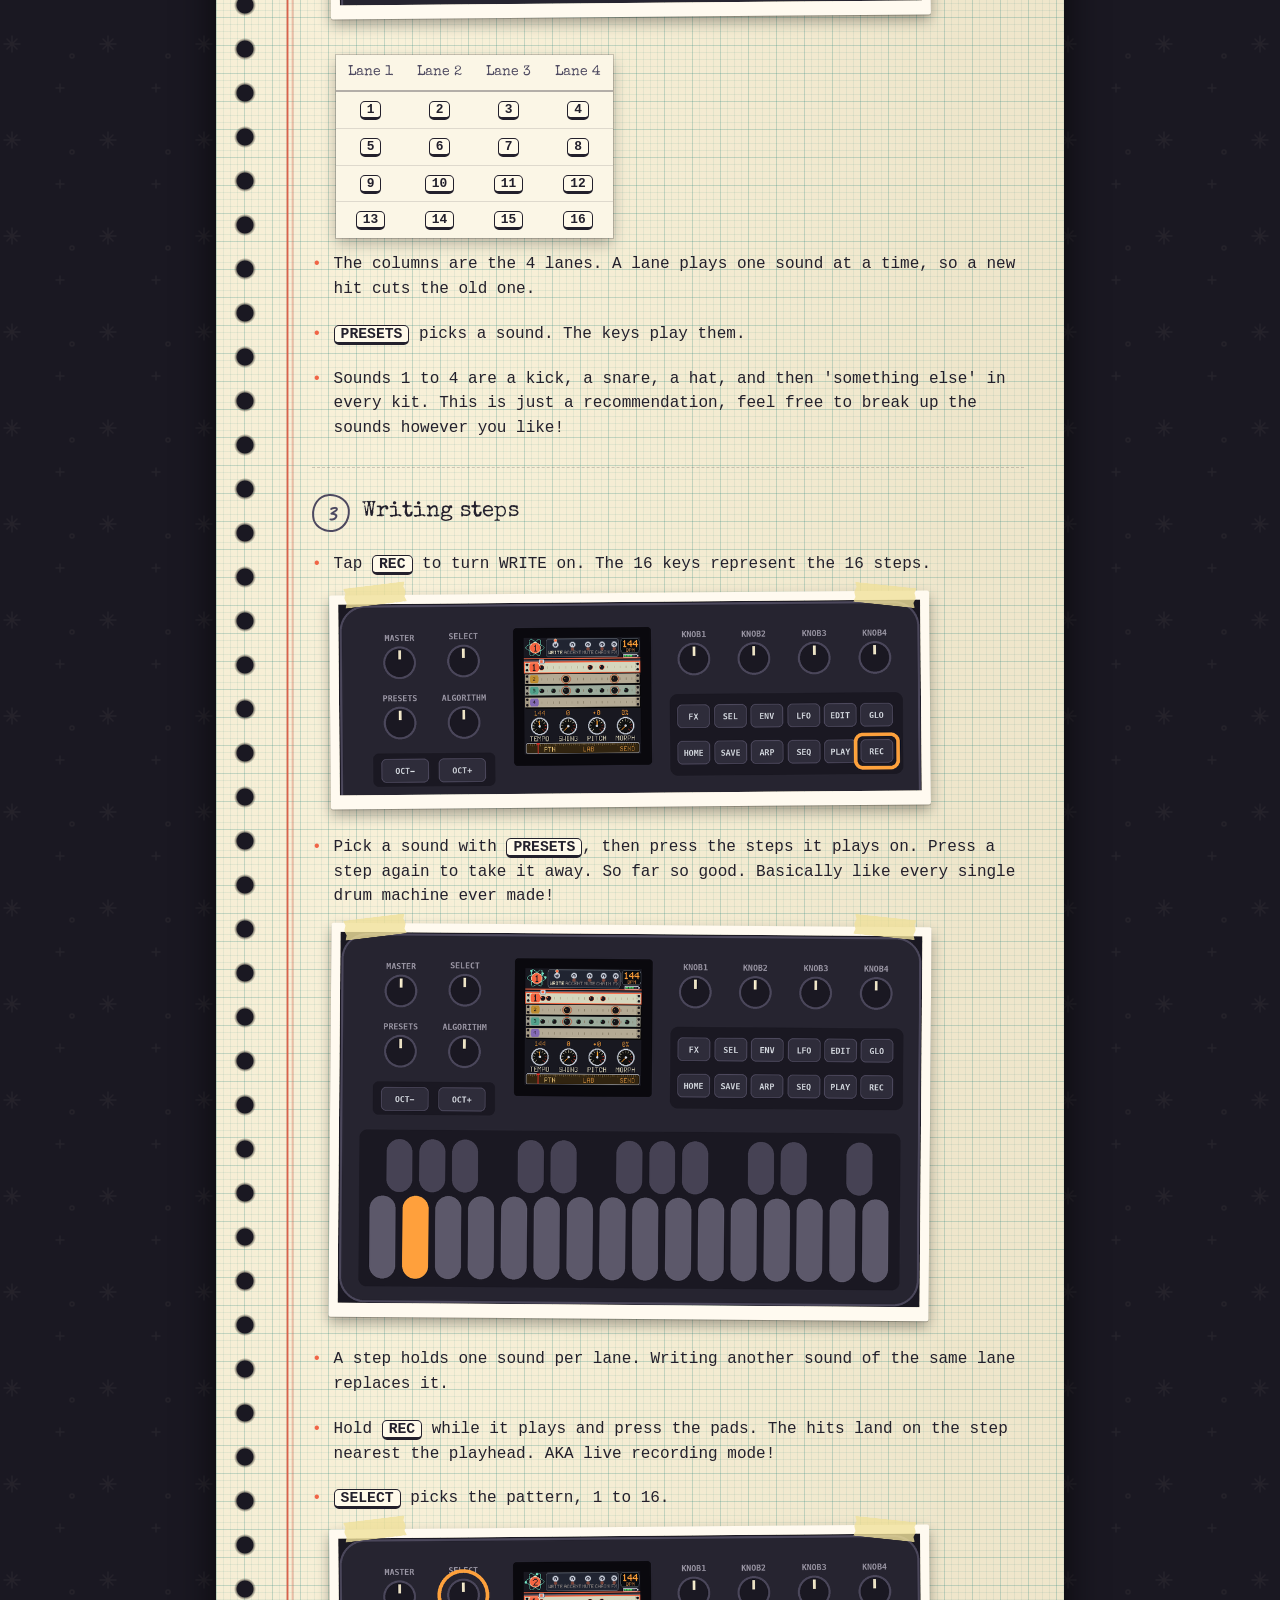
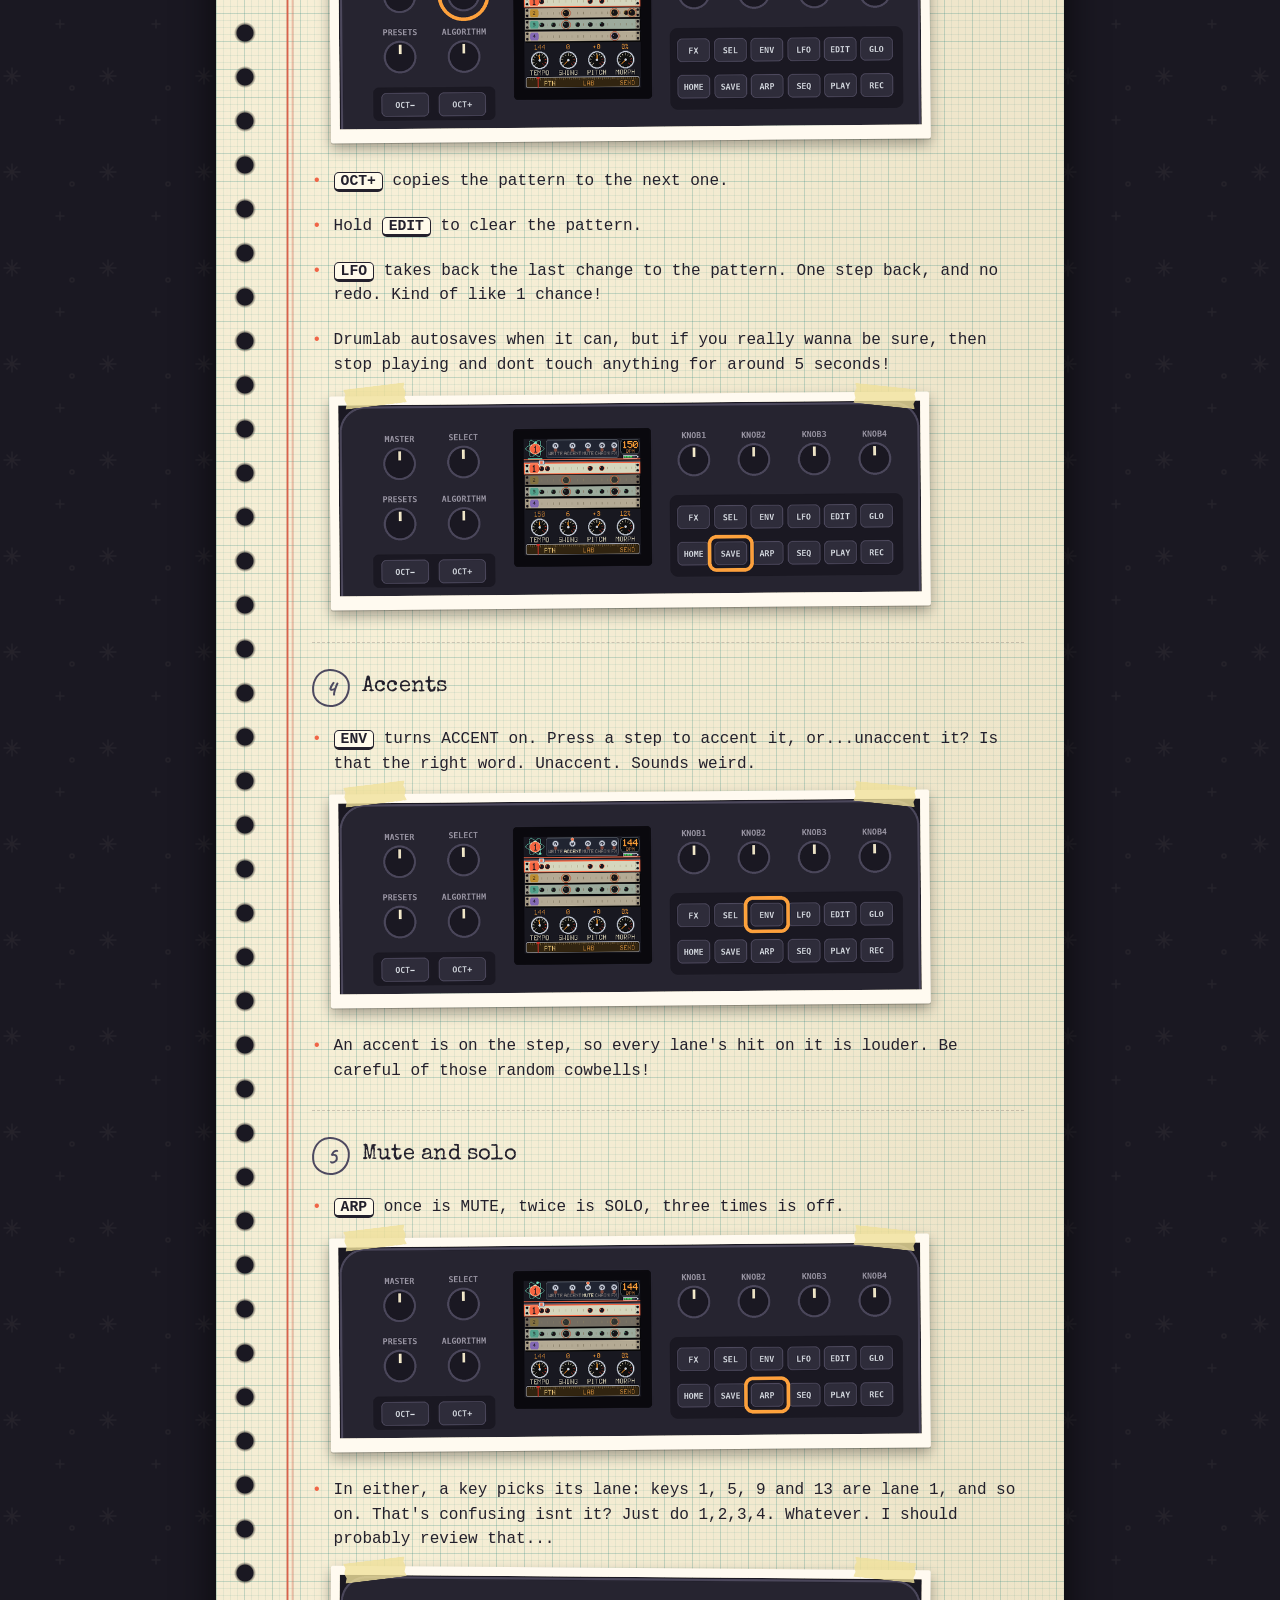
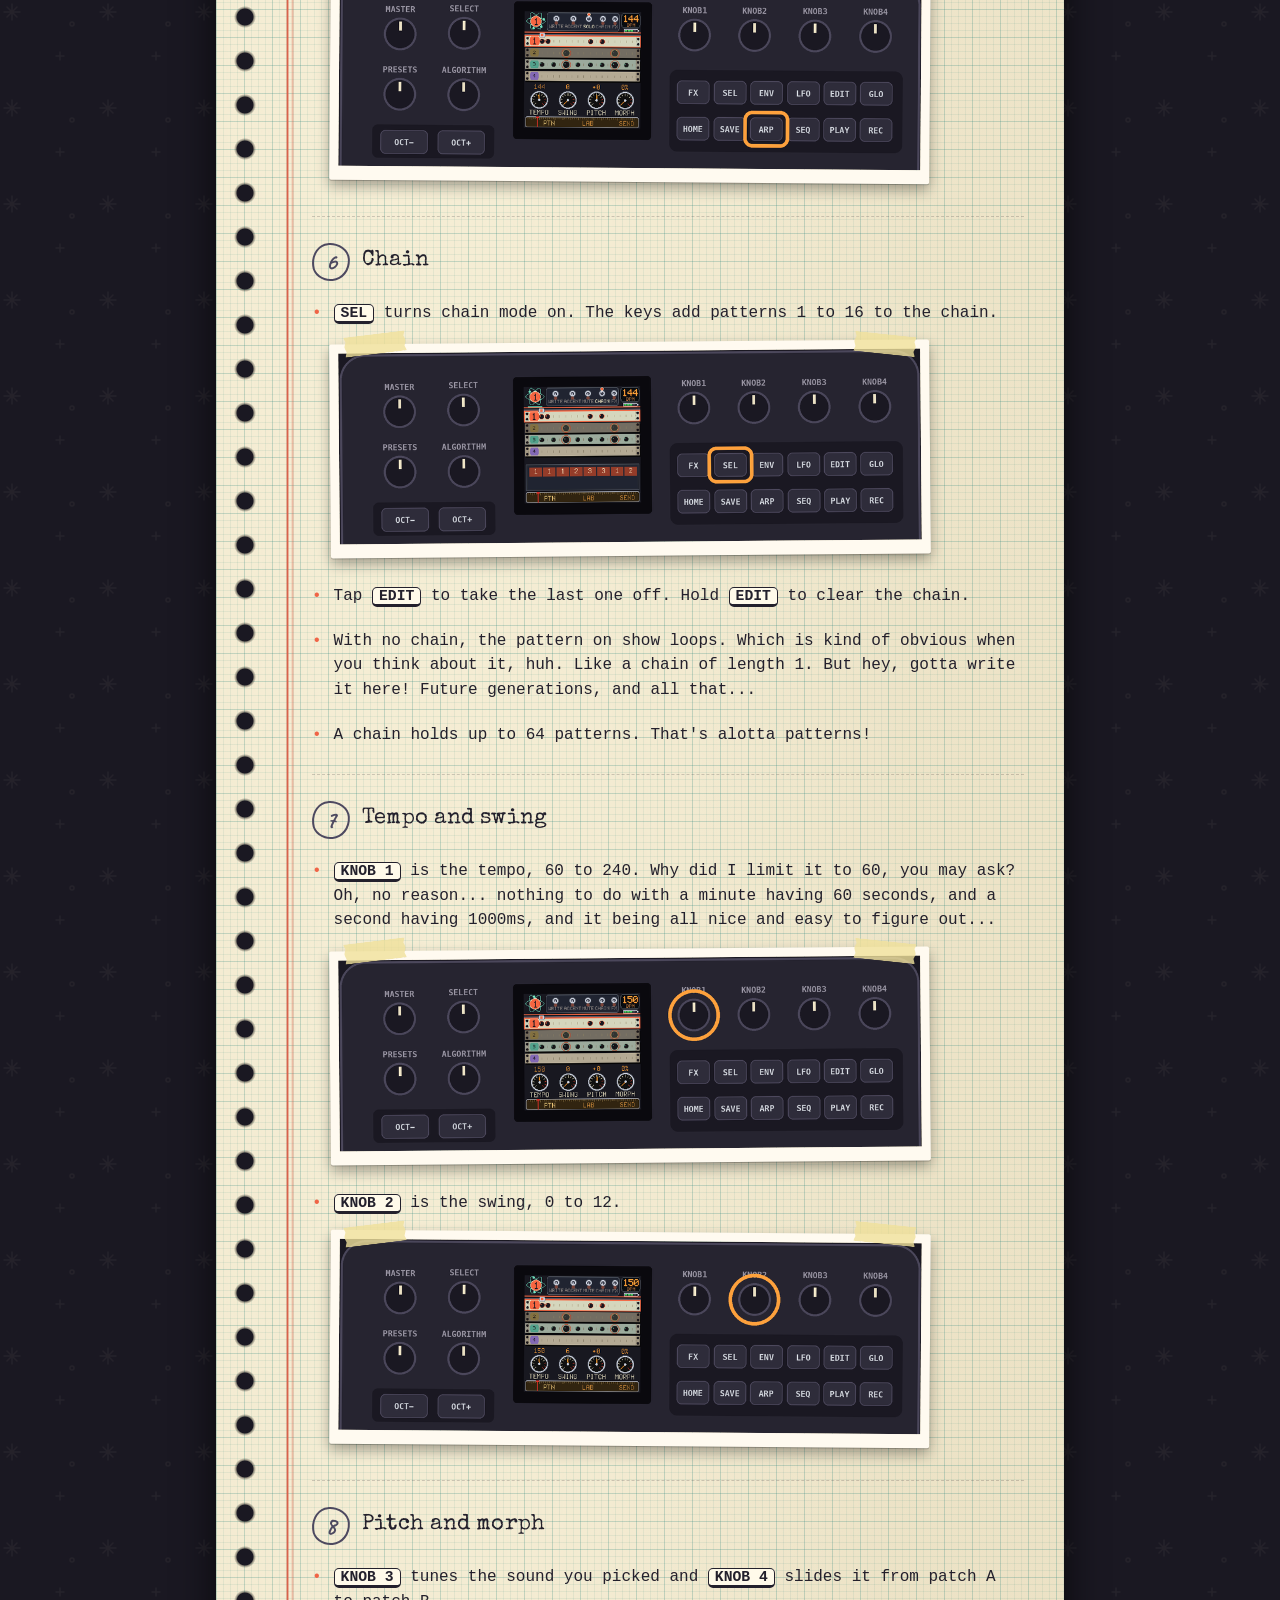
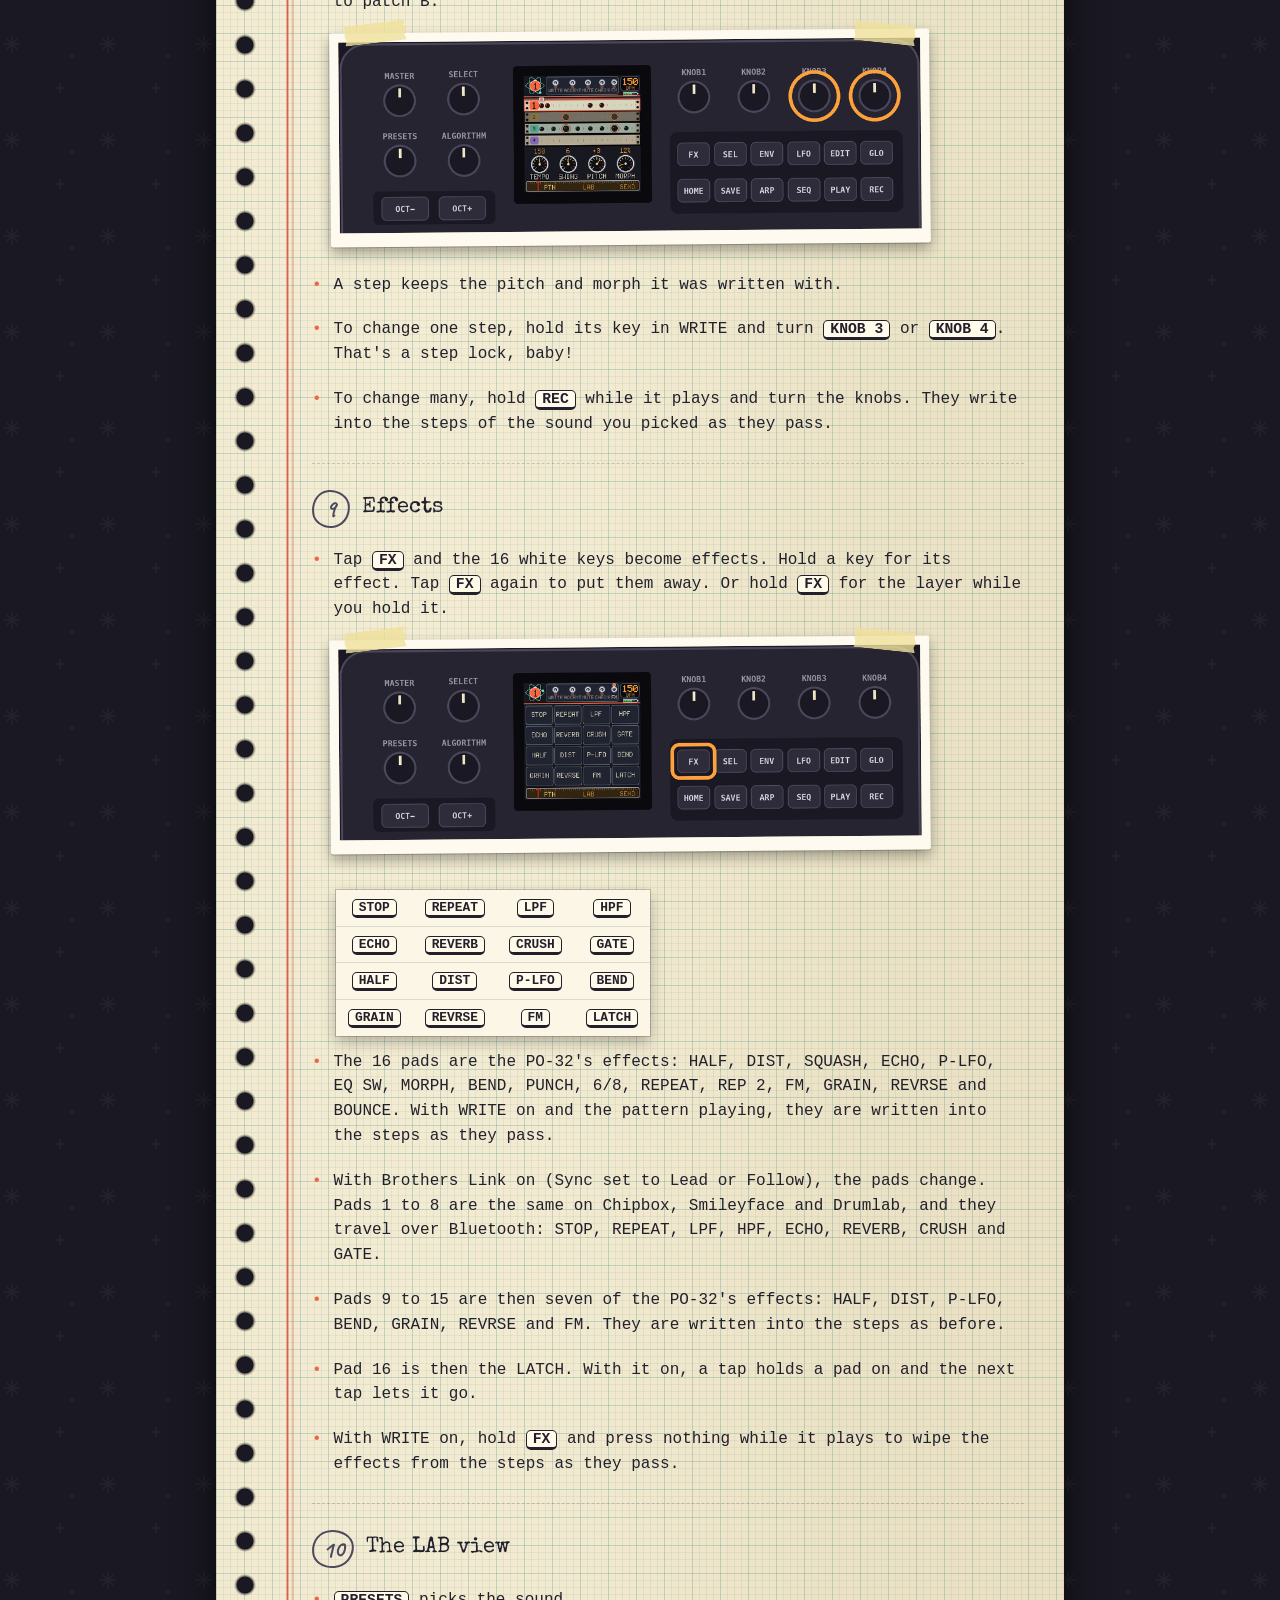
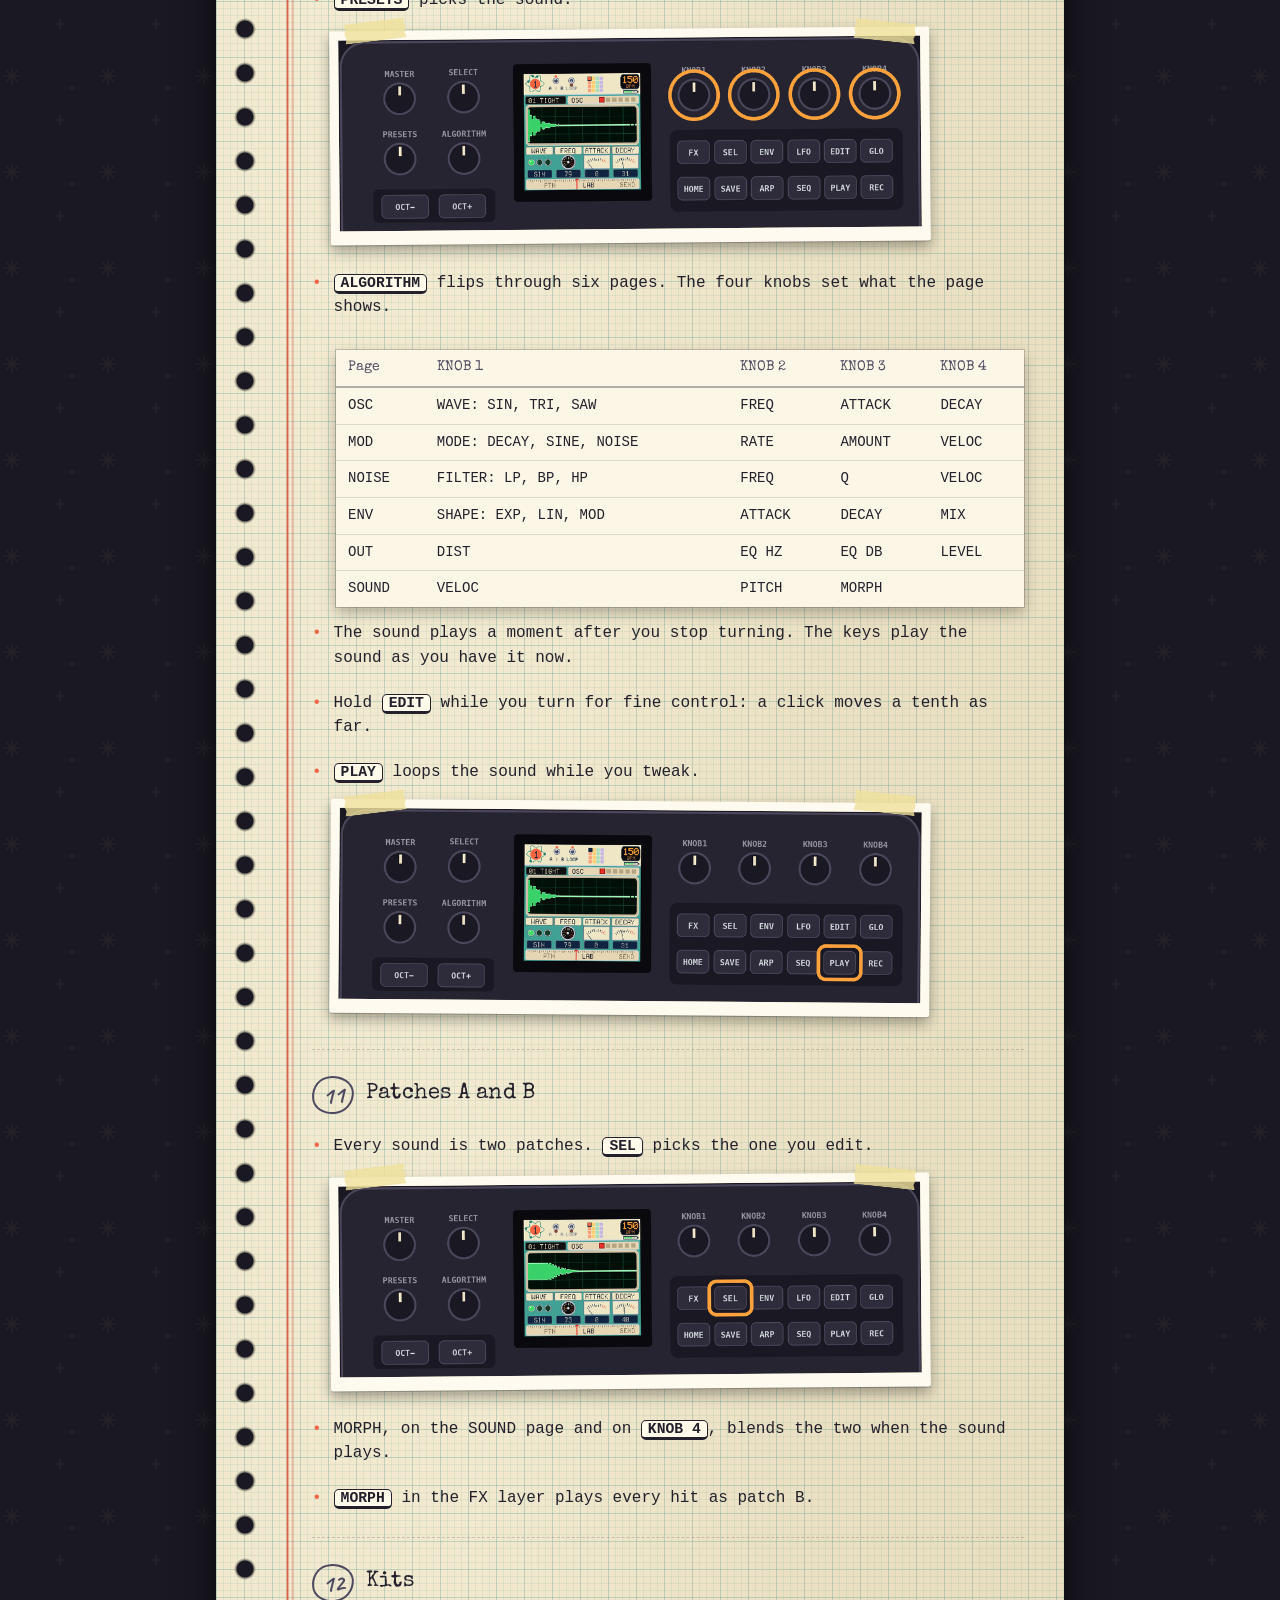
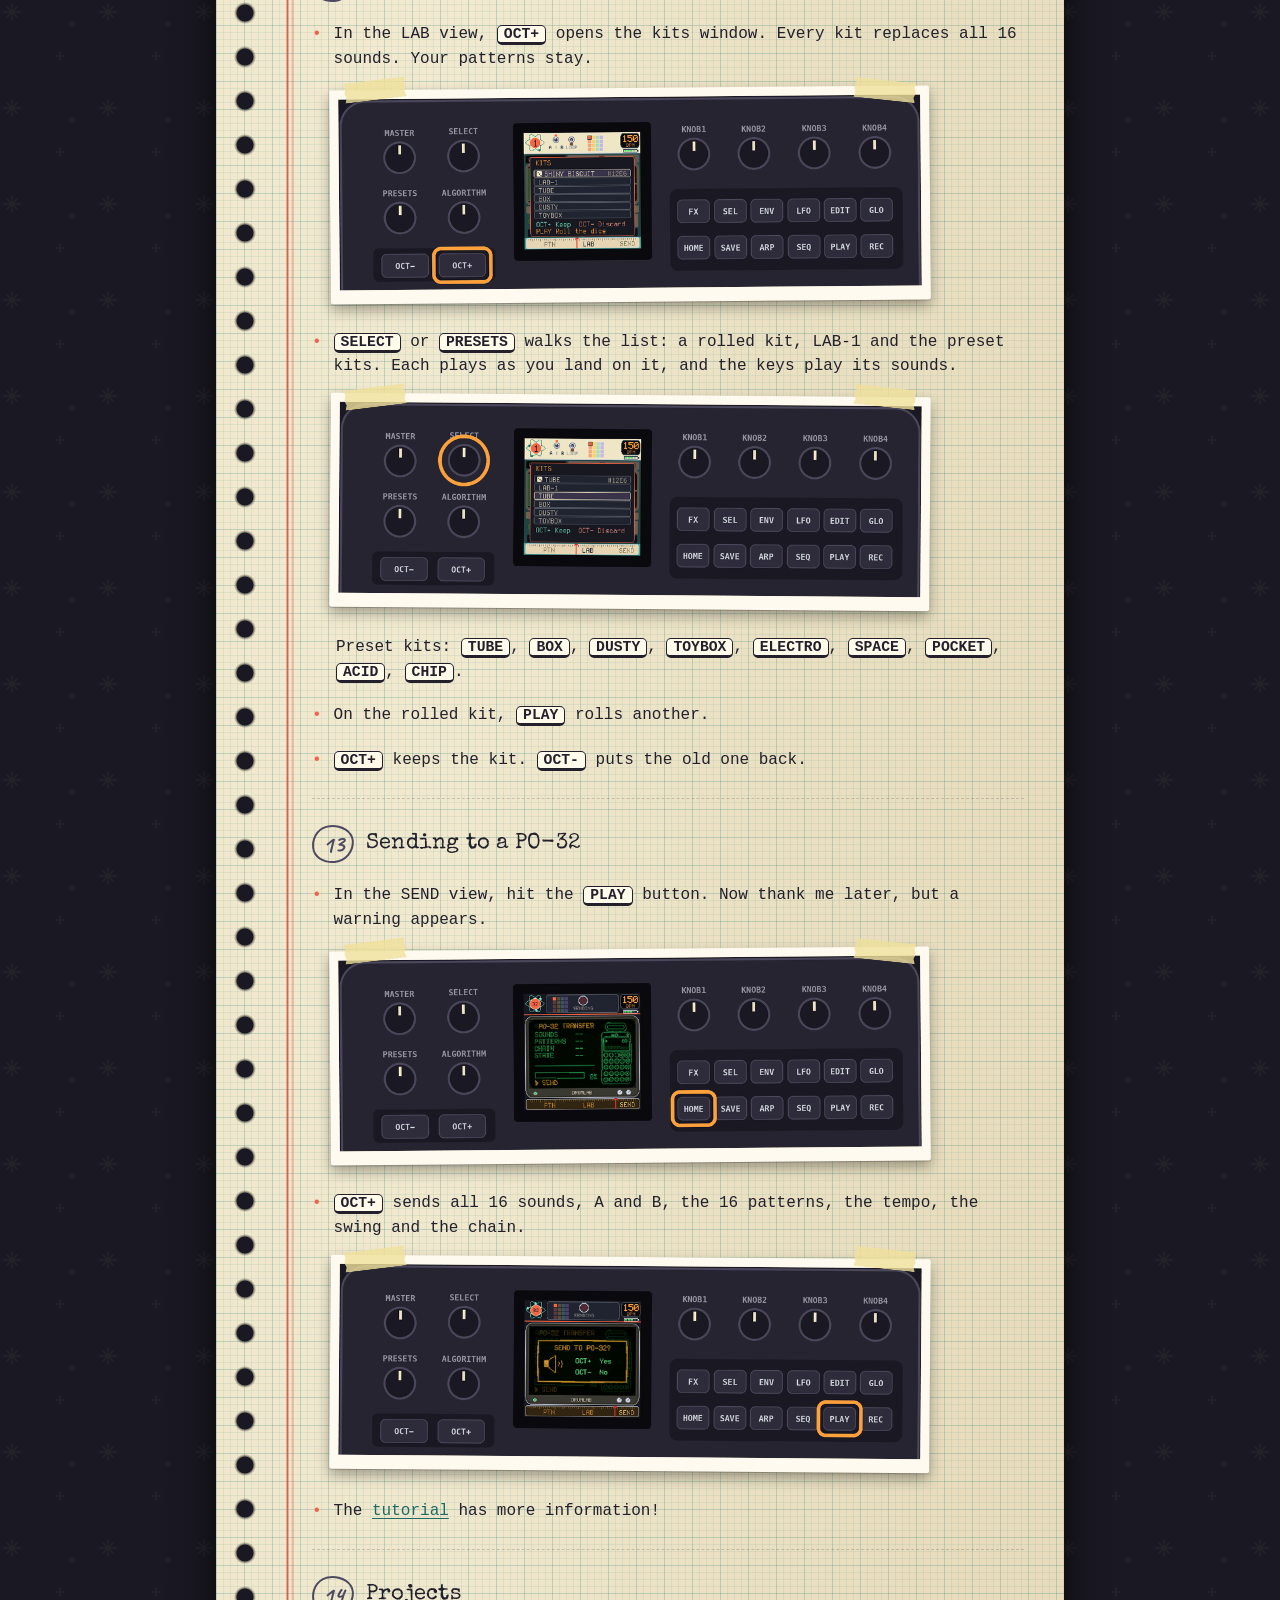
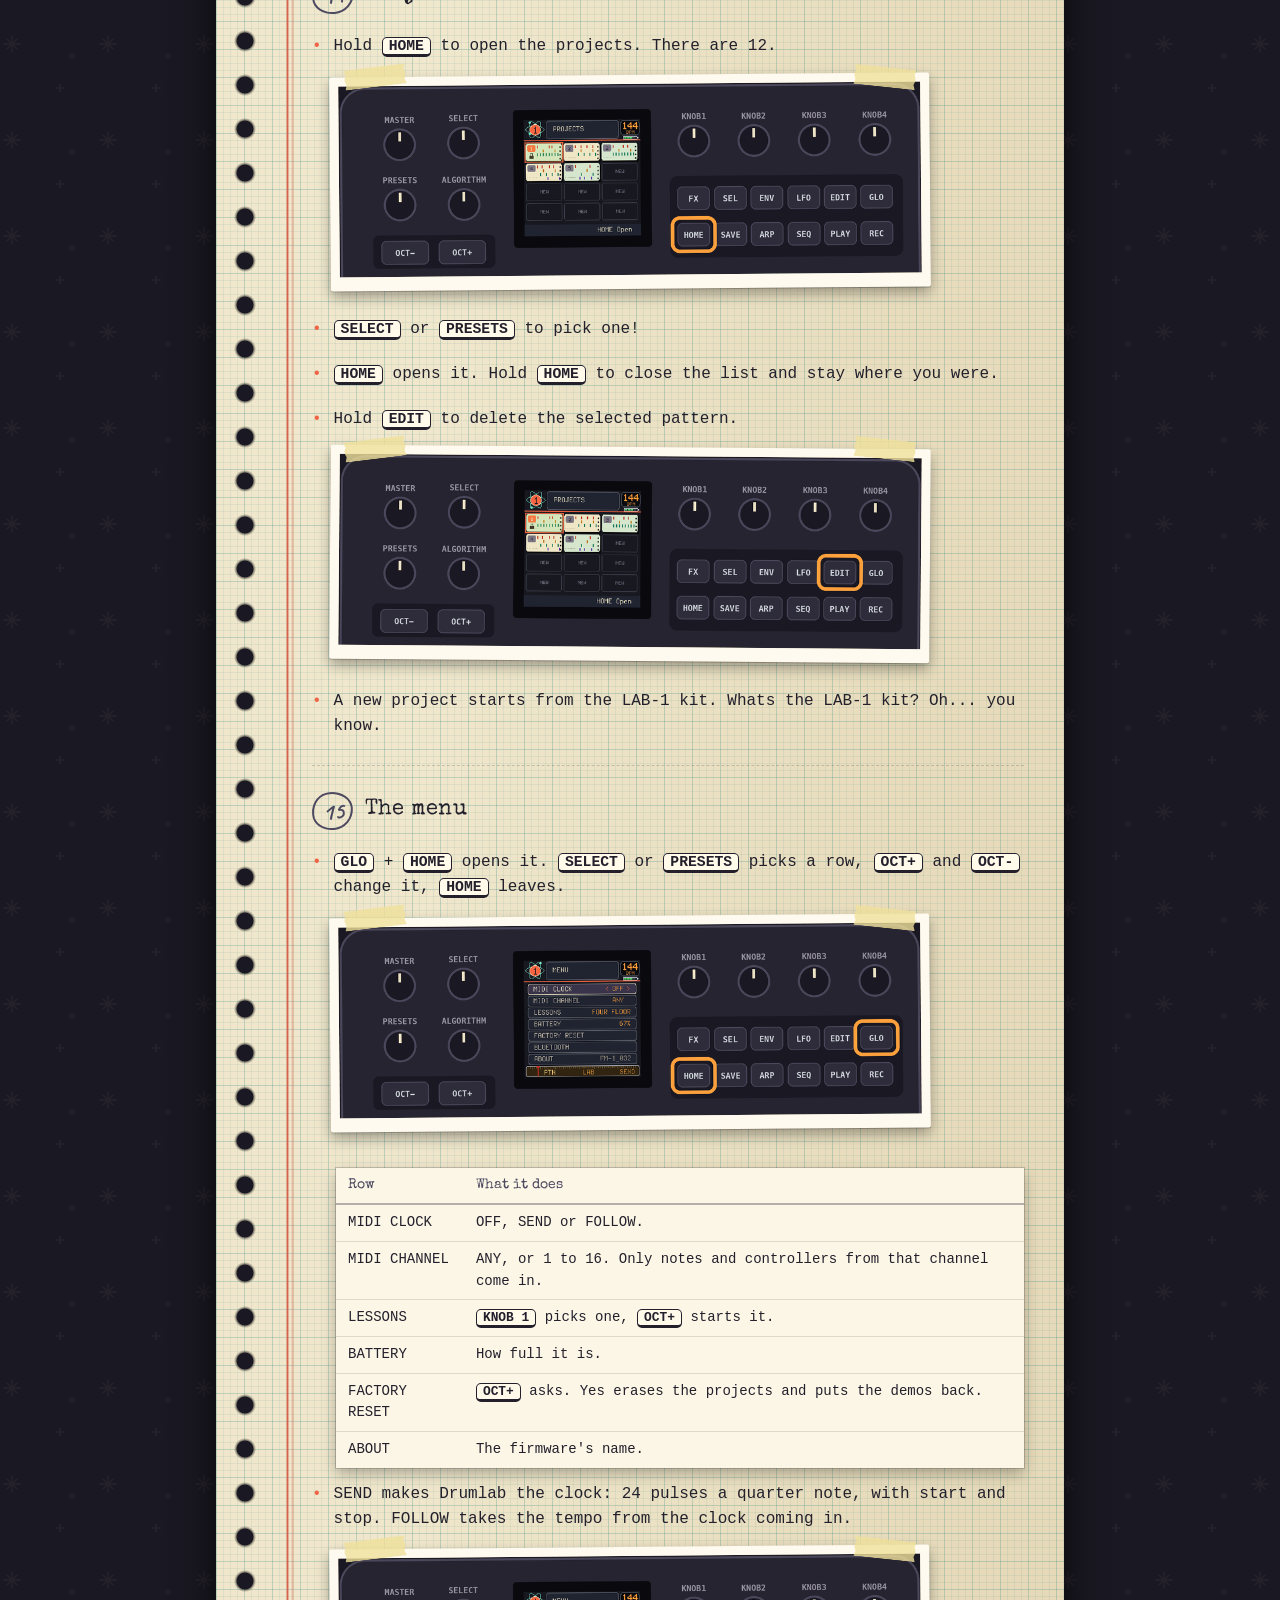
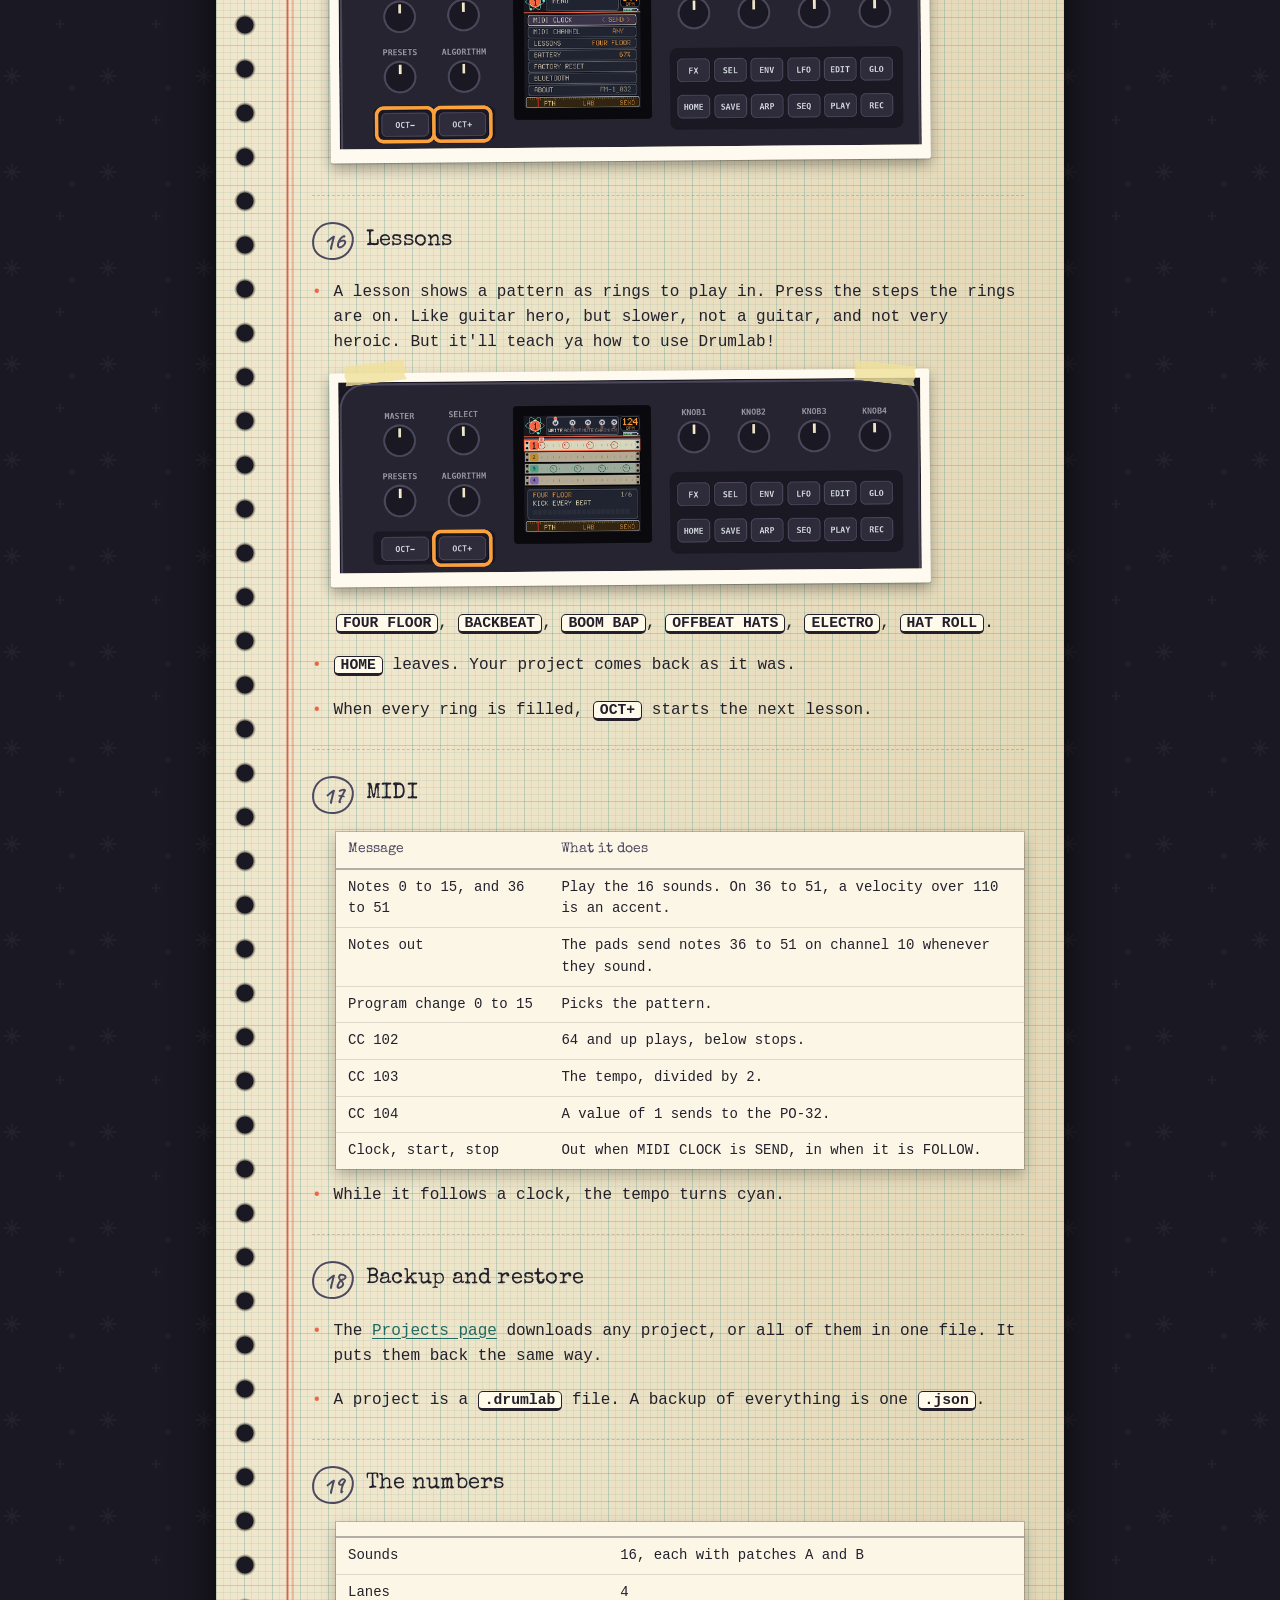
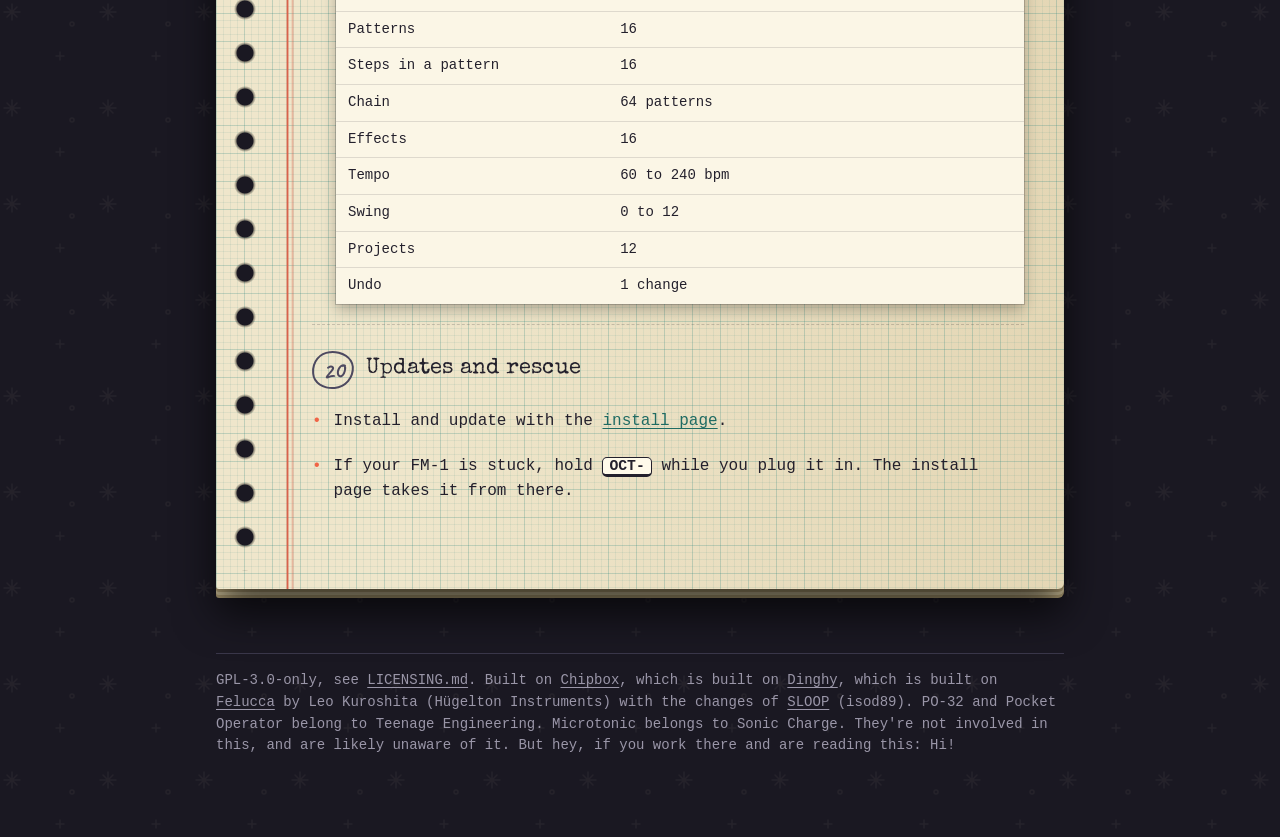
==== commit bd3f5cb4: "update licenses, punch in fx, and brothers link" ====
--- a/site/guide/index.html
+++ b/site/guide/index.html
@@ -19,7 +19,7 @@
   <section class="step" id="views">
     <h2><b>1</b>The three views</h2>
     <div class="item"><div class="t"><div><code>HOME</code> flips between PATTERN, LAB and SEND.</div></div><div class="pic"><img src="../manual/img/pn-g-home.png" alt="g-home" width="960" height="315" loading="lazy"></div></div>
-    <div class="item"><div class="t"><div>PATTERN is where you write the beat, LAB is where you shape the sounds, and SEND lets you push your masterpiece to a PO-32 or PO-35.</div></div></div>
+    <div class="item"><div class="t"><div>PATTERN is where you write the beat, LAB is where you shape the sounds, and SEND lets you push your masterpiece to a PO-32.</div></div></div>
     <div class="item"><div class="t"><div>Hold <code>HOME</code> to open the projects.</div></div></div>
     <div class="item"><div class="t"><div><code>GLO</code> shows the help for the view you're on.</div></div><div class="pic"><img src="../manual/img/pn-g-help.png" alt="g-help" width="960" height="315" loading="lazy"></div></div>
     <div class="item"><div class="t"><div><code>GLO</code> + <code>HOME</code> opens the menu.</div></div></div>
@@ -86,9 +86,10 @@
     <h2><b>9</b>Effects</h2>
     <div class="item"><div class="t"><div>Tap <code>FX</code> and the 16 white keys become effects. Hold a key for its effect. Tap <code>FX</code> again to put them away. Or hold <code>FX</code> for the layer while you hold it.</div></div><div class="pic"><img src="../manual/img/pn-g-fx.png" alt="g-fx" width="960" height="315" loading="lazy"></div></div>
     <div class="block"><table style="width:auto"><tr><td style="text-align:center"><code>STOP</code></td><td style="text-align:center"><code>REPEAT</code></td><td style="text-align:center"><code>LPF</code></td><td style="text-align:center"><code>HPF</code></td></tr><tr><td style="text-align:center"><code>ECHO</code></td><td style="text-align:center"><code>REVERB</code></td><td style="text-align:center"><code>CRUSH</code></td><td style="text-align:center"><code>GATE</code></td></tr><tr><td style="text-align:center"><code>HALF</code></td><td style="text-align:center"><code>DIST</code></td><td style="text-align:center"><code>P-LFO</code></td><td style="text-align:center"><code>BEND</code></td></tr><tr><td style="text-align:center"><code>GRAIN</code></td><td style="text-align:center"><code>REVRSE</code></td><td style="text-align:center"><code>FM</code></td><td style="text-align:center"><code>LATCH</code></td></tr></table></div>
-    <div class="item"><div class="t"><div>Pads 1 to 8 are the same on Chipbox, Smileyface and Drumlab, and they travel over Bluetooth: STOP, REPEAT, LPF, HPF, ECHO, REVERB, CRUSH and GATE.</div></div></div>
-    <div class="item"><div class="t"><div>Pads 9 to 15 only exist on Drumlab: HALF, DIST, P-LFO, BEND, GRAIN, REVRSE and FM. They are the PO-32's effects, so with WRITE on and the pattern playing, they are written into the steps as they pass.</div></div></div>
-    <div class="item"><div class="t"><div>Pad 16 is the LATCH. With it on, a tap holds a pad on and the next tap lets it go.</div></div></div>
+    <div class="item"><div class="t"><div>The 16 pads are the PO-32's effects: HALF, DIST, SQUASH, ECHO, P-LFO, EQ SW, MORPH, BEND, PUNCH, 6/8, REPEAT, REP 2, FM, GRAIN, REVRSE and BOUNCE. With WRITE on and the pattern playing, they are written into the steps as they pass.</div></div></div>
+    <div class="item"><div class="t"><div>With Brothers Link on (Sync set to Lead or Follow), the pads change. Pads 1 to 8 are the same on Chipbox, Smileyface and Drumlab, and they travel over Bluetooth: STOP, REPEAT, LPF, HPF, ECHO, REVERB, CRUSH and GATE.</div></div></div>
+    <div class="item"><div class="t"><div>Pads 9 to 15 are then seven of the PO-32's effects: HALF, DIST, P-LFO, BEND, GRAIN, REVRSE and FM. They are written into the steps as before.</div></div></div>
+    <div class="item"><div class="t"><div>Pad 16 is then the LATCH. With it on, a tap holds a pad on and the next tap lets it go.</div></div></div>
     <div class="item"><div class="t"><div>With WRITE on, hold <code>FX</code> and press nothing while it plays to wipe the effects from the steps as they pass.</div></div></div>
   </section>
 
@@ -119,7 +120,7 @@
   </section>
 
   <section class="step" id="send">
-    <h2><b>13</b>Sending to a PO-32, PO-35, etc</h2>
+    <h2><b>13</b>Sending to a PO-32</h2>
     <div class="item"><div class="t"><div>In the SEND view, hit the <code>PLAY</code> button. Now thank me later, but a warning appears.</div></div><div class="pic"><img src="../manual/img/pn-g-send.png" alt="g-send" width="960" height="315" loading="lazy"></div></div>
     <div class="item"><div class="t"><div><code>OCT+</code> sends all 16 sounds, A and B, the 16 patterns, the tempo, the swing and the chain.</div></div><div class="pic"><img src="../manual/img/pn-g-ask.png" alt="g-ask" width="960" height="315" loading="lazy"></div></div>
     <div class="item"><div class="t"><div>The <a href="../manual/send-po32/">tutorial</a> has more information!</div></div></div>
@@ -172,7 +173,7 @@
     <div class="item"><div class="t"><div>If your FM-1 is stuck, hold <code>OCT-</code> while you plug it in. The install page takes it from there.</div></div></div>
   </section>
   </div>
-  <footer>GPL-3.0-only, see <a href="https://github.com/pbarilla/drumlab/blob/main/LICENSING.md">LICENSING.md</a>. Built on <a href="../../chipbox/">Chipbox</a>, which is built on <a href="https://github.com/zvenson/dinghy">Dinghy</a>, which is built on <a href="https://github.com/hugelton/Felucca">Felucca</a> by Leo Kuroshita (Hügelton Instruments) with the changes of <a href="https://github.com/isod89/sloop-fm1">SLOOP</a> (isod89). PO-32, PO-35, and Pocket Operator belong to Teenage Engineering. Microtonic belongs to Sonic Charge. They're not involved in this, and are likely unaware of it. But hey, if you work there and are reading this: Hi!</footer>
+  <footer>GPL-3.0-only, see <a href="https://github.com/pbarilla/drumlab/blob/main/LICENSING.md">LICENSING.md</a>. Built on <a href="../../chipbox/">Chipbox</a>, which is built on <a href="https://github.com/zvenson/dinghy">Dinghy</a>, which is built on <a href="https://github.com/hugelton/Felucca">Felucca</a> by Leo Kuroshita (Hügelton Instruments) with the changes of <a href="https://github.com/isod89/sloop-fm1">SLOOP</a> (isod89). PO-32 and Pocket Operator belong to Teenage Engineering. Microtonic belongs to Sonic Charge. They're not involved in this, and are likely unaware of it. But hey, if you work there and are reading this: Hi!</footer>
 </main>
 <script src="../lab.js"></script>
 </body>
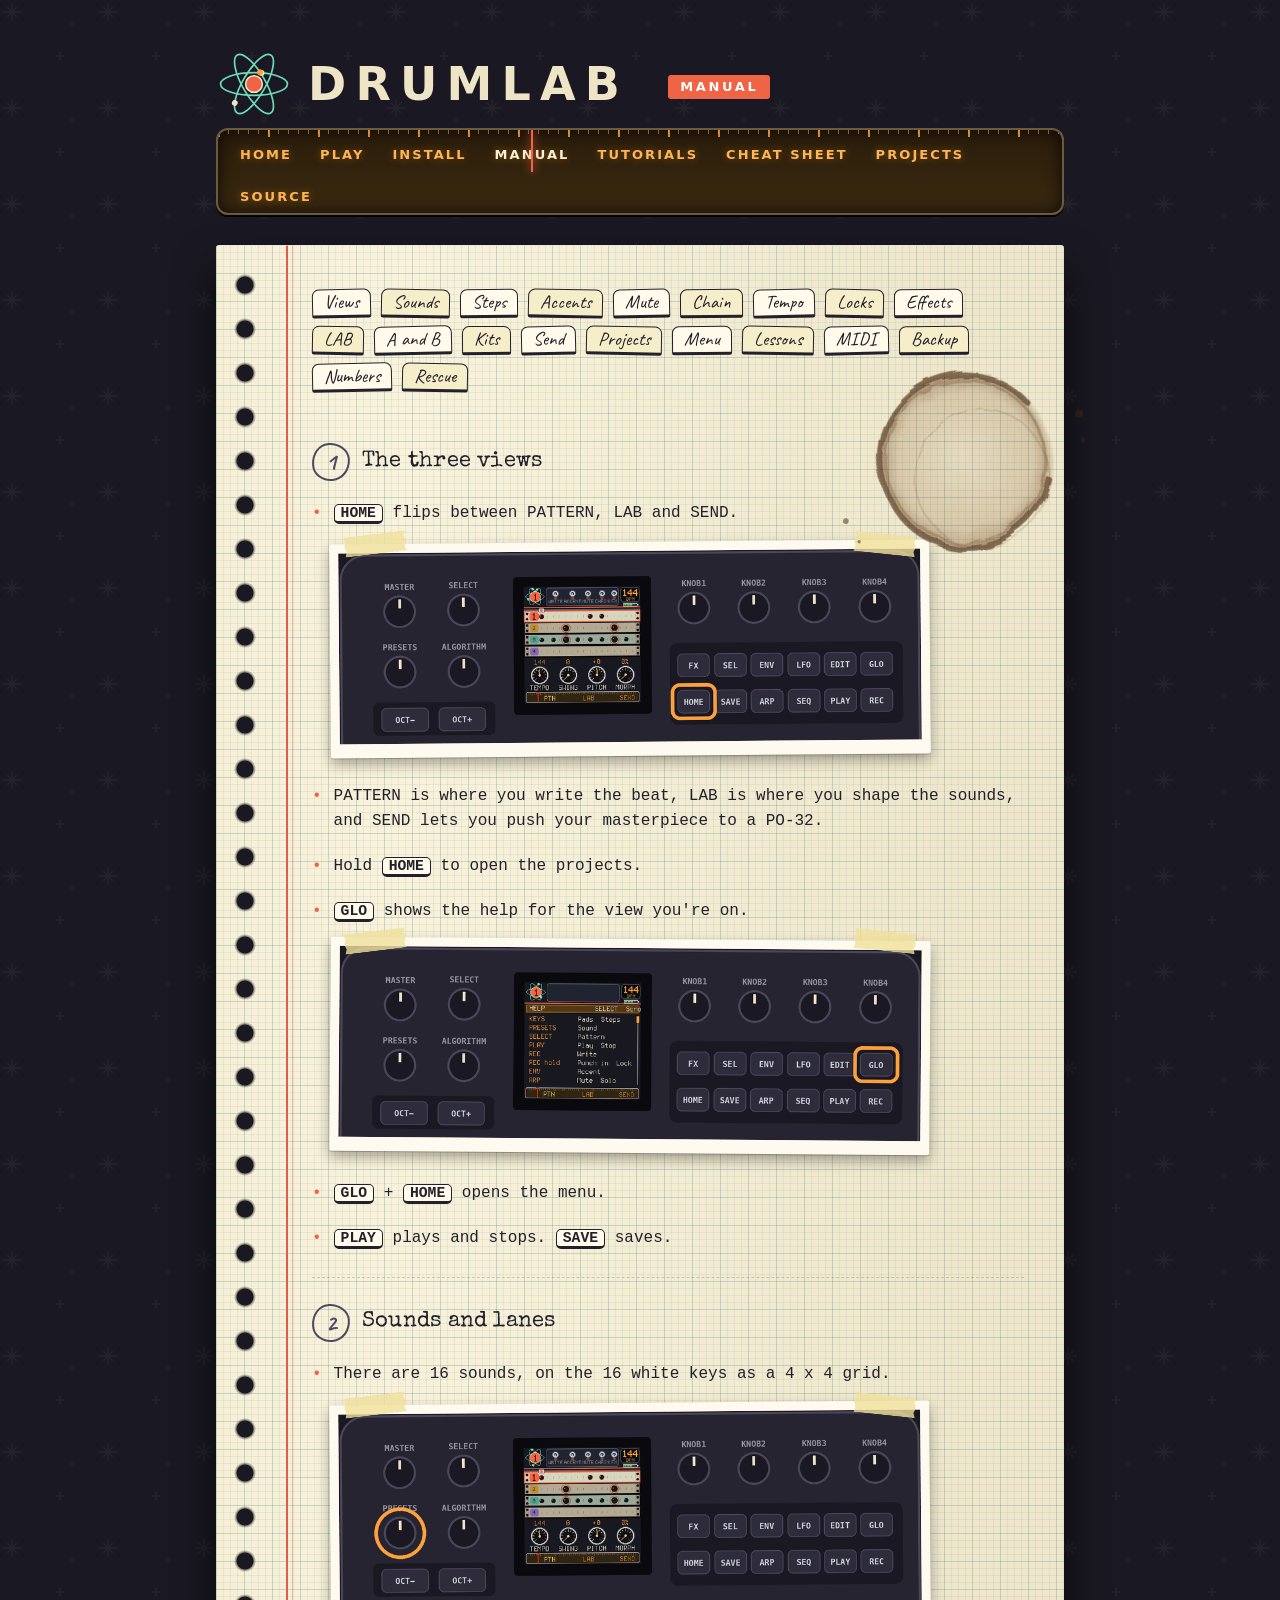
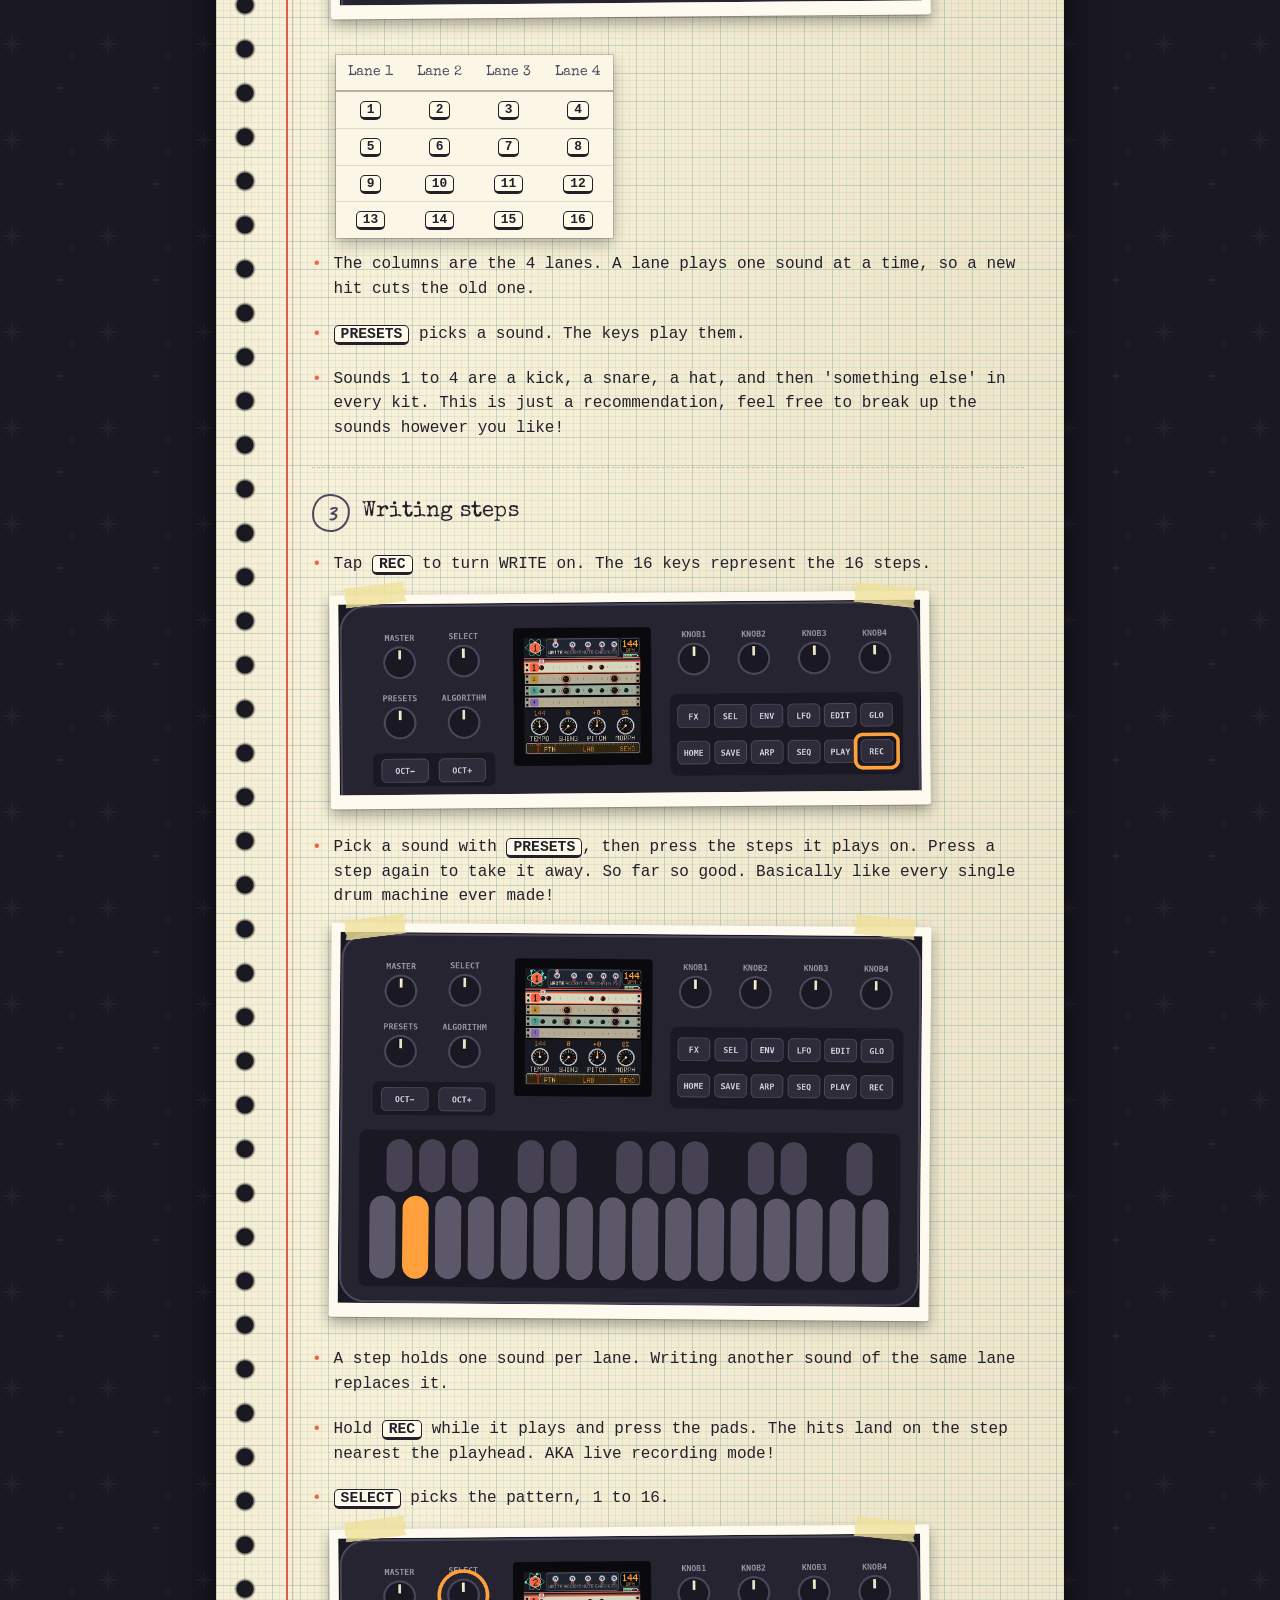
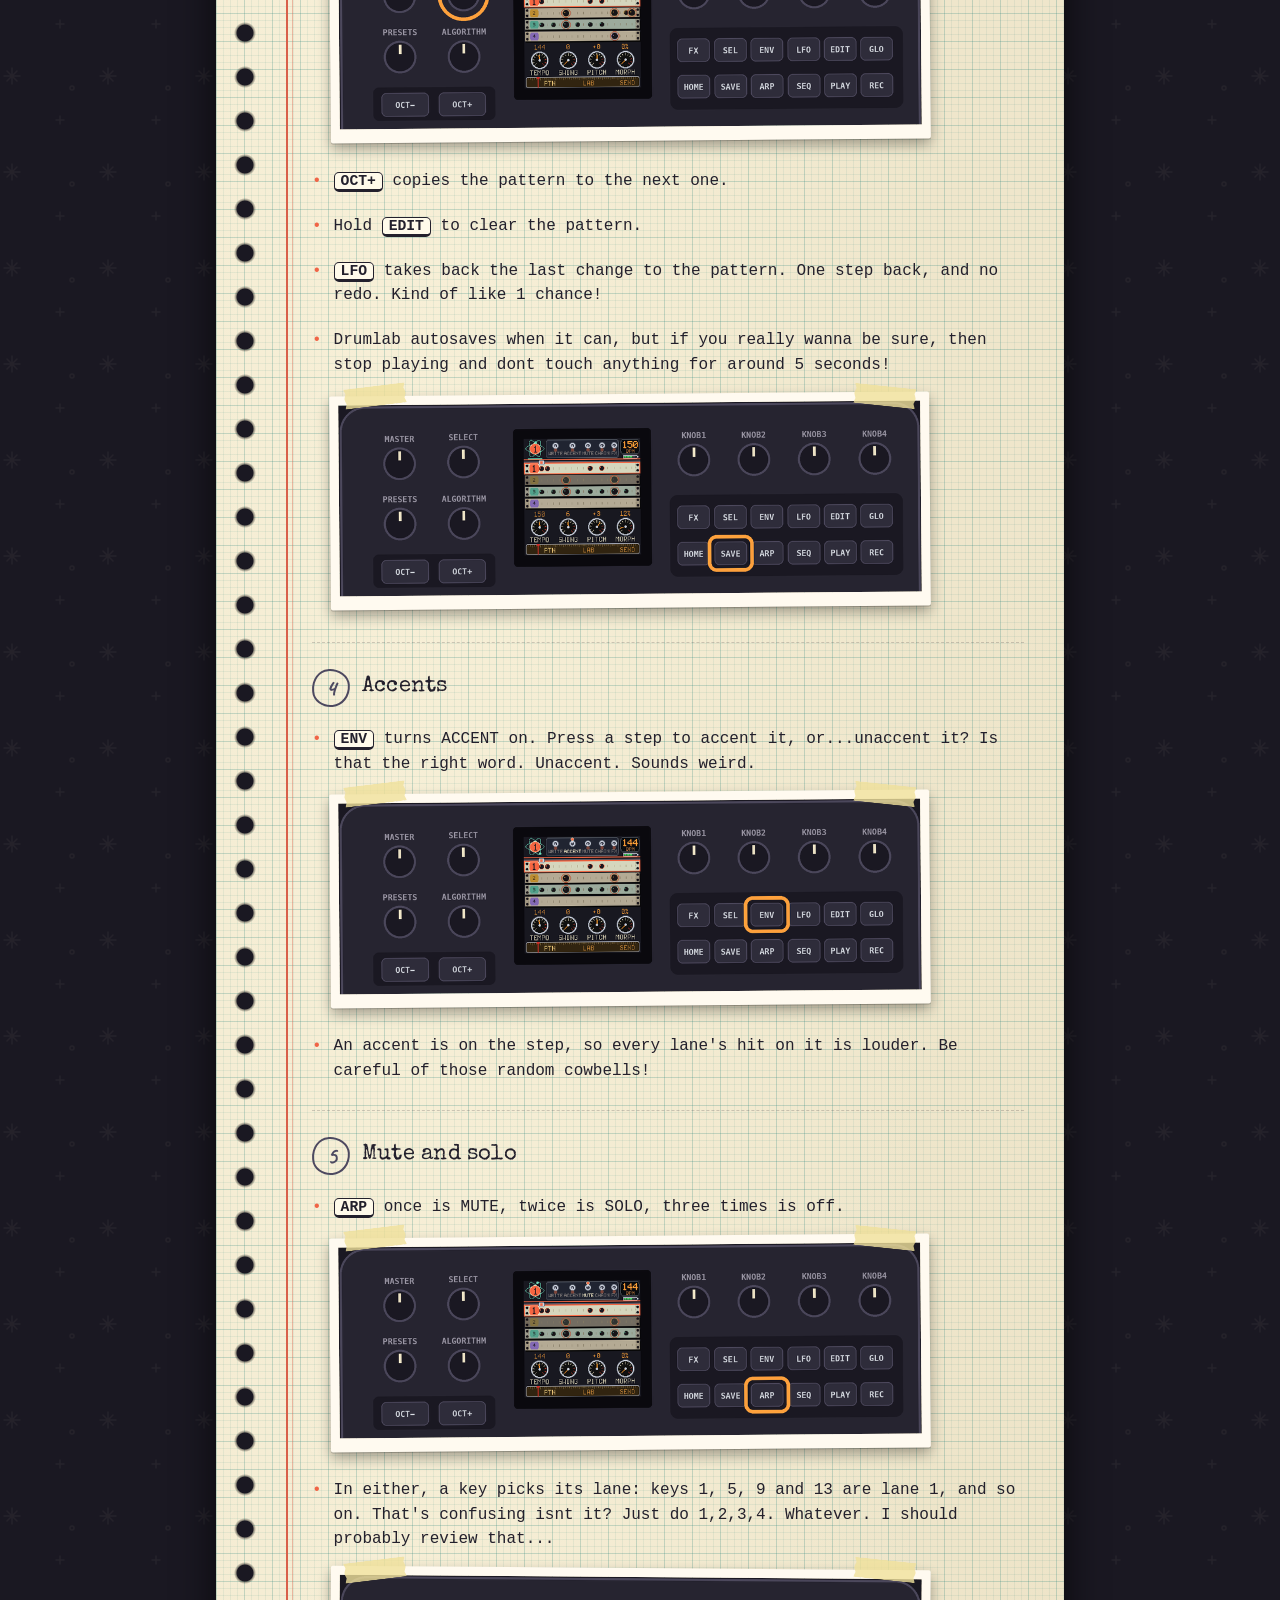
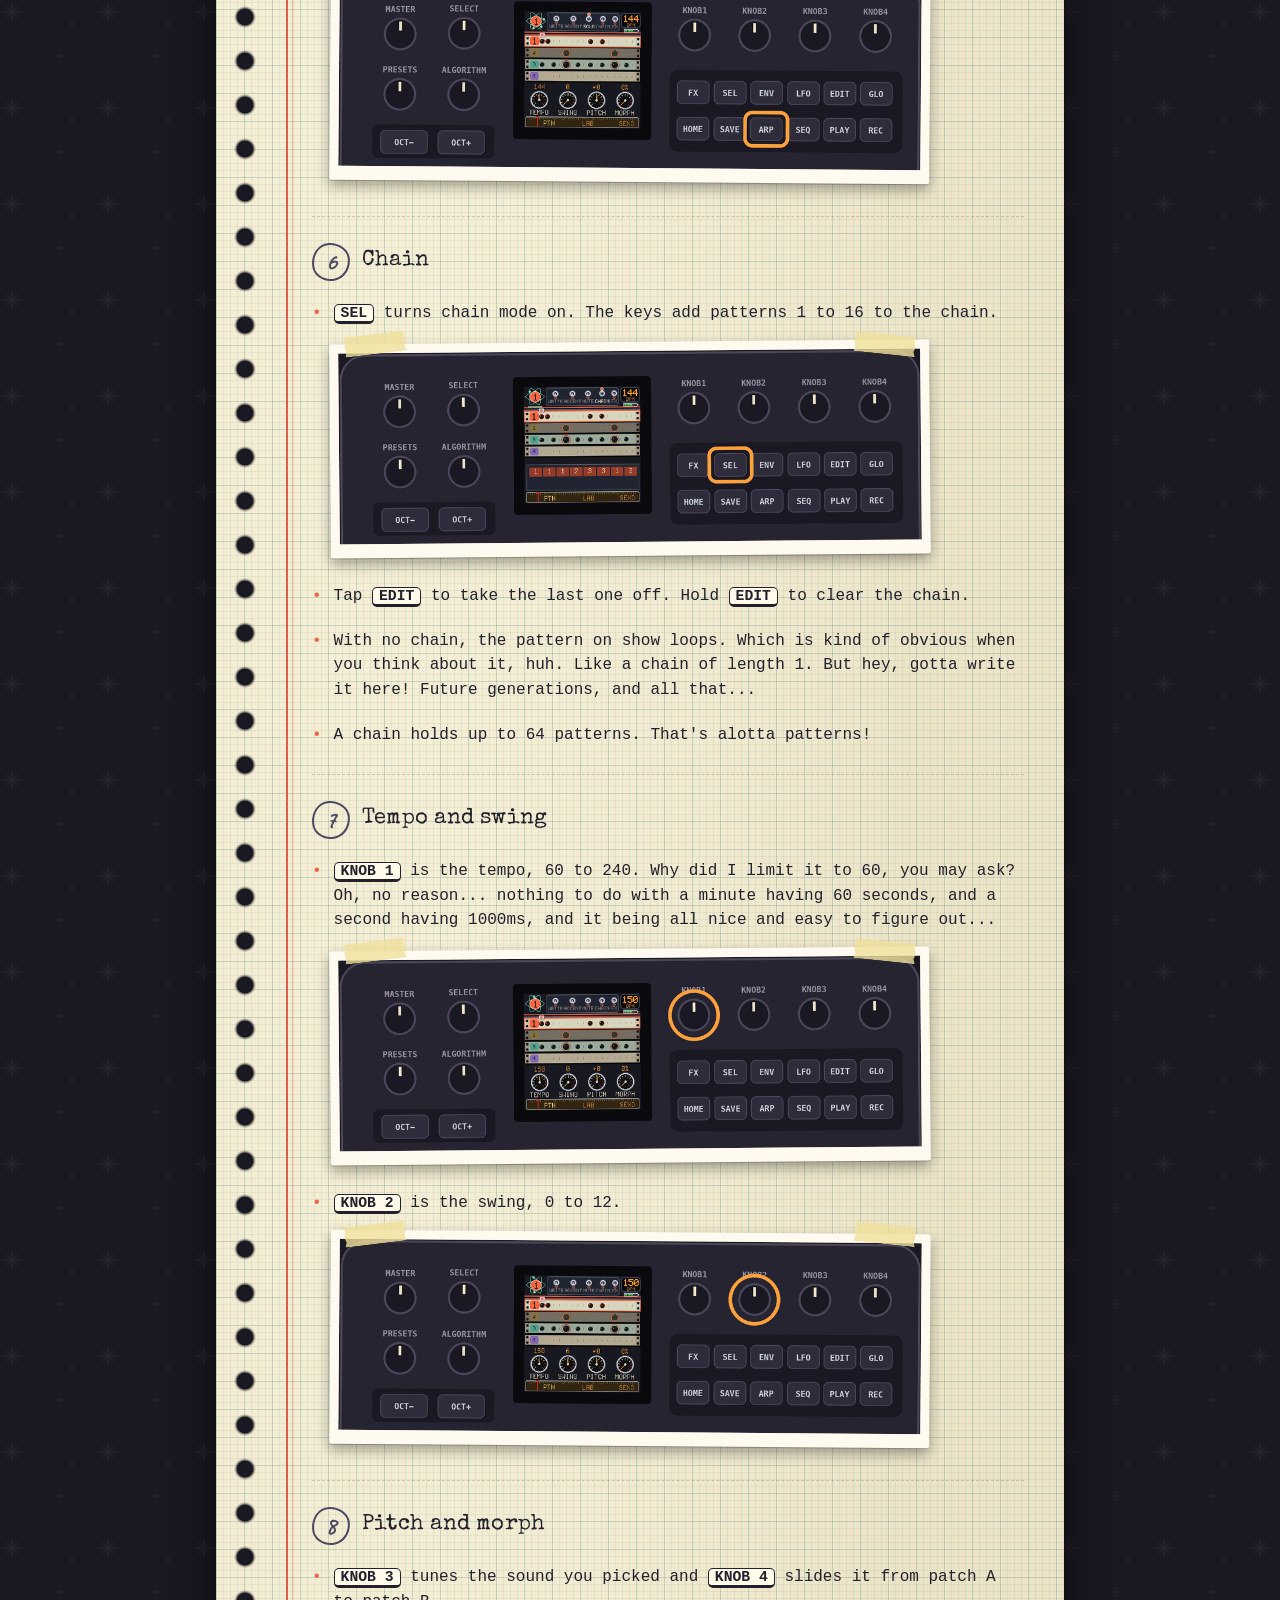
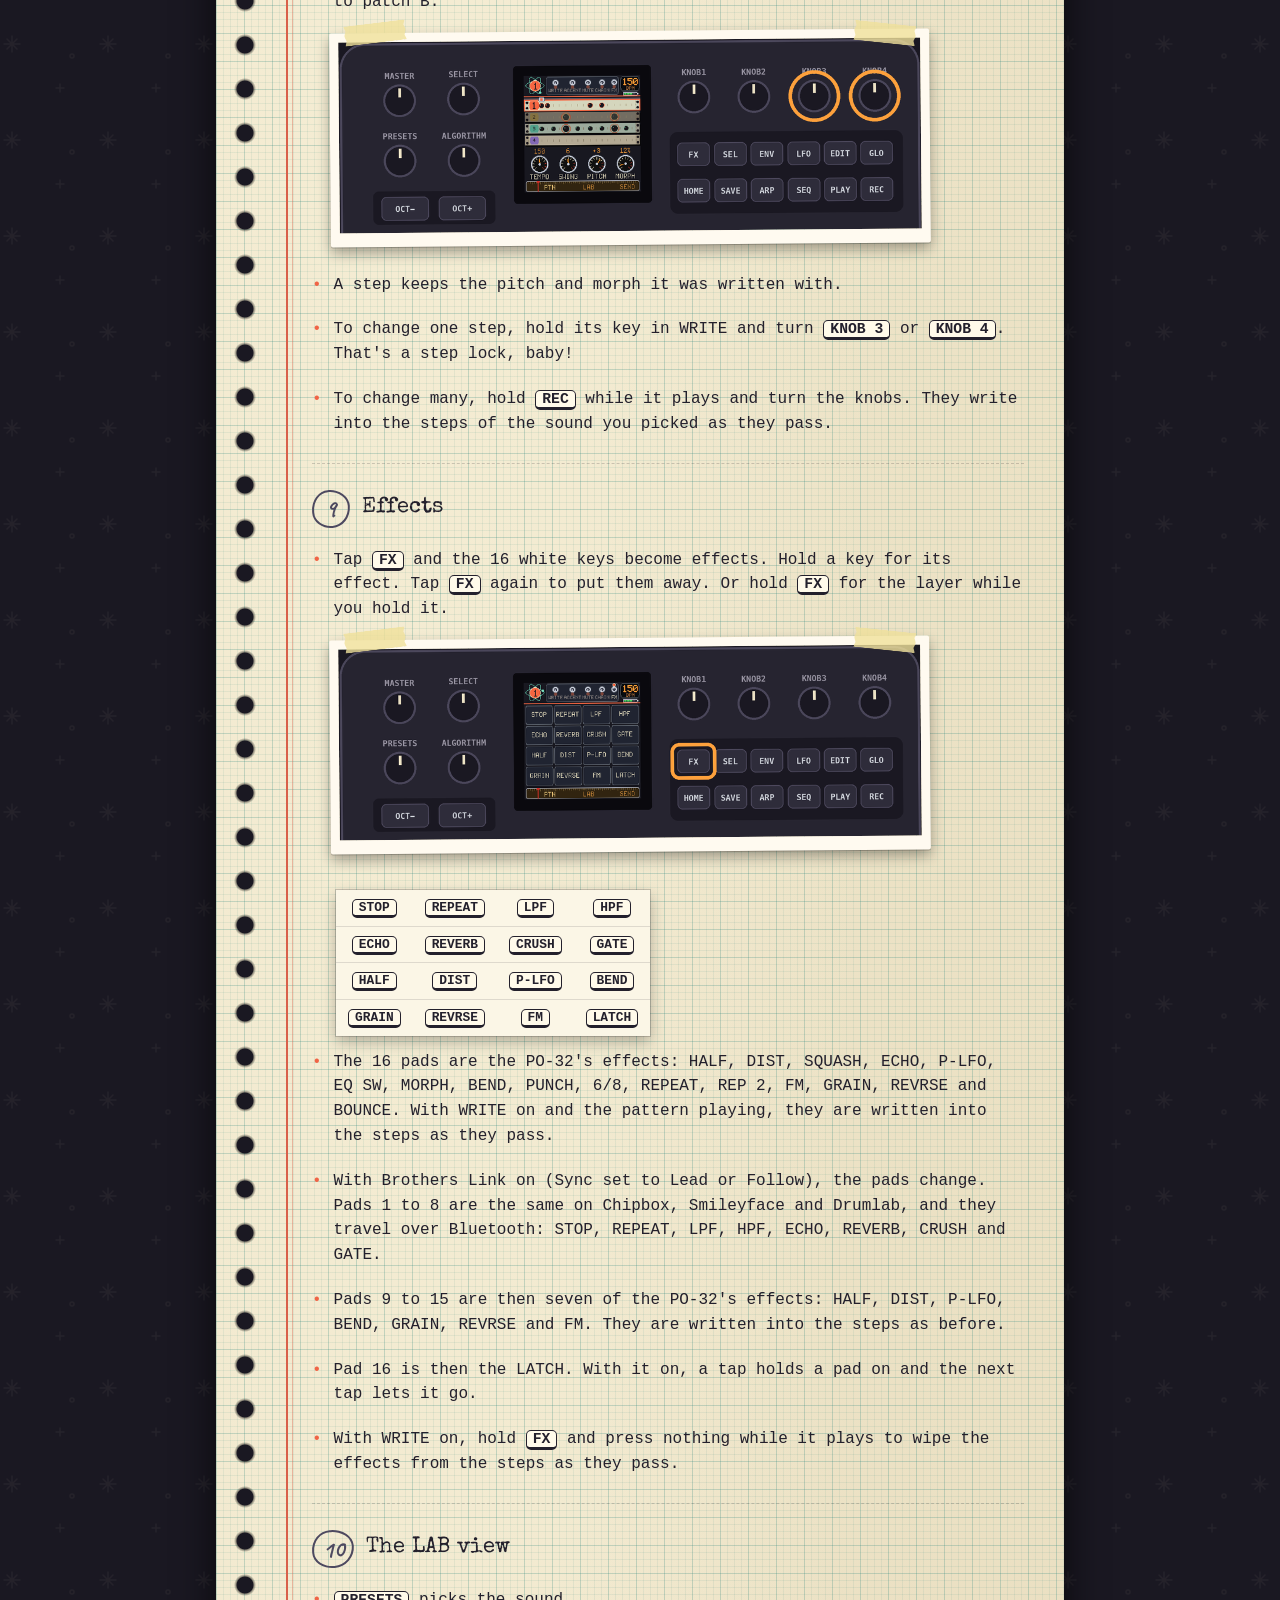
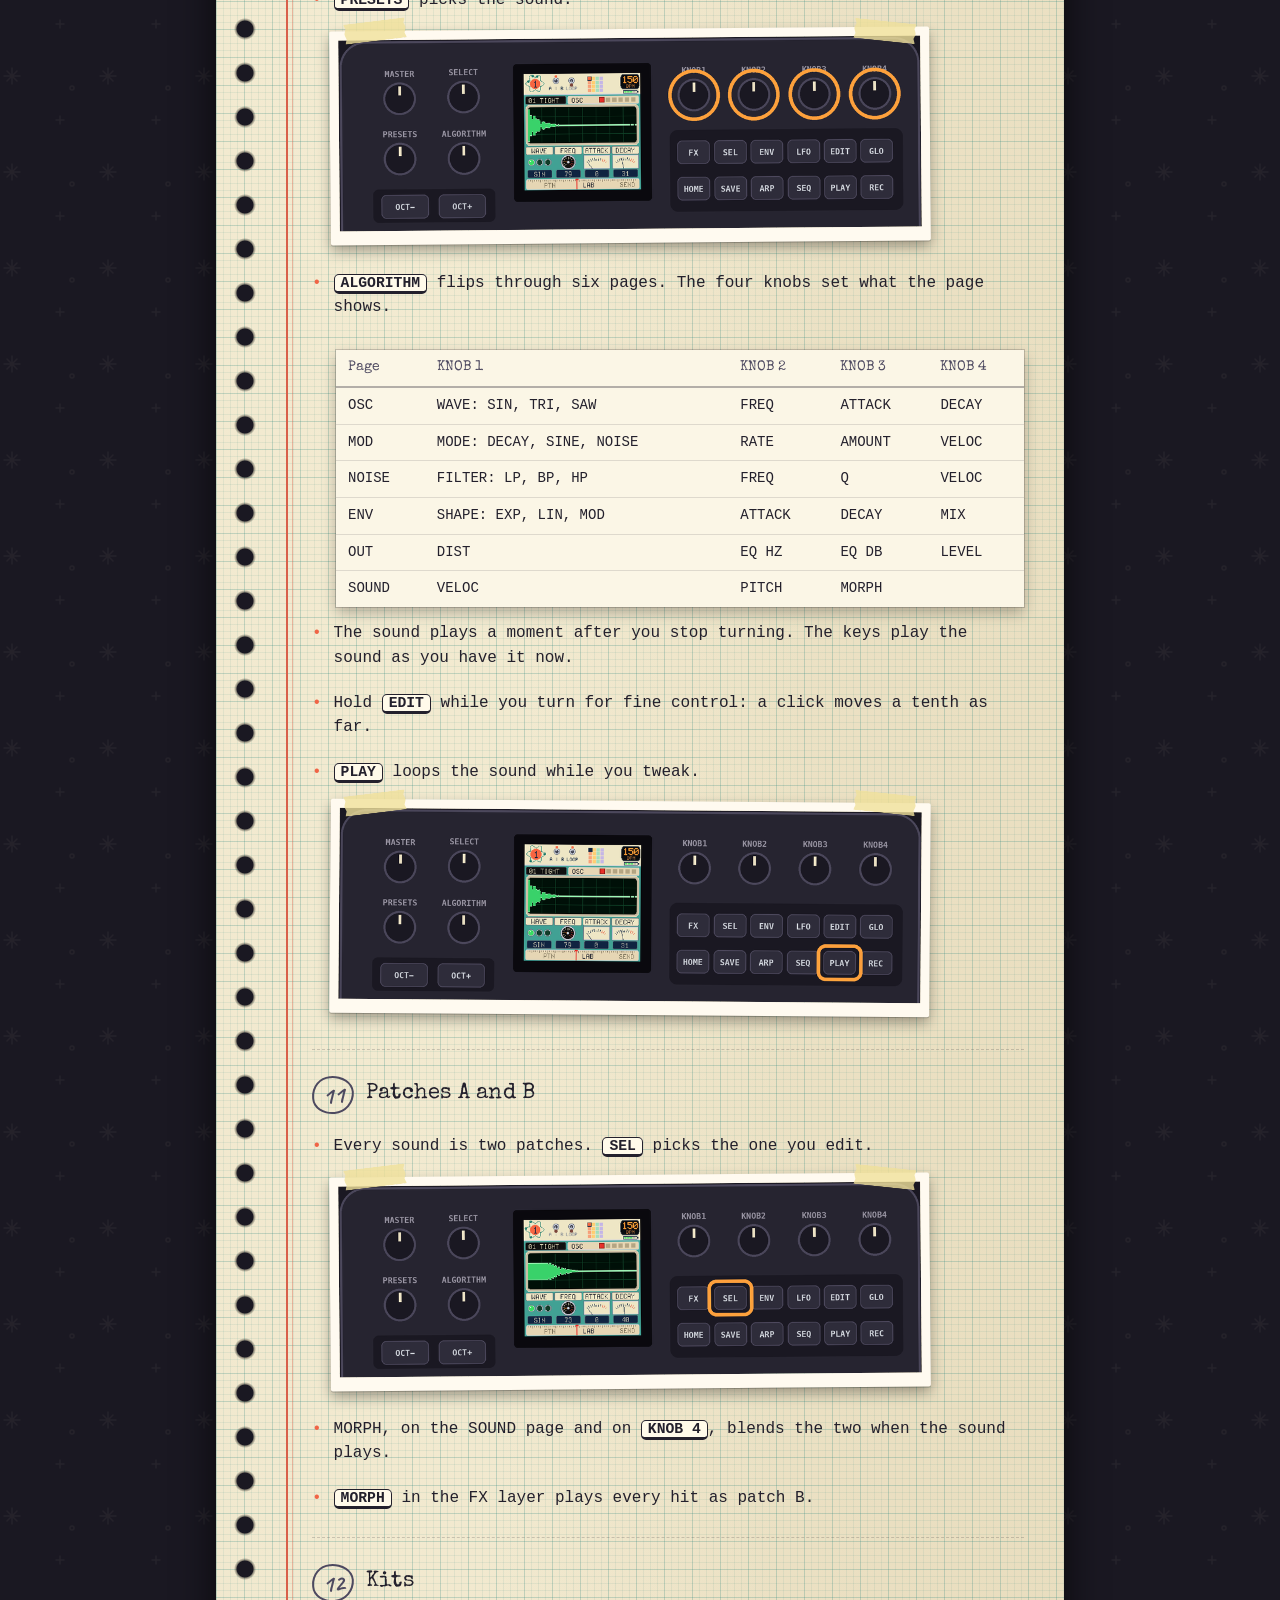
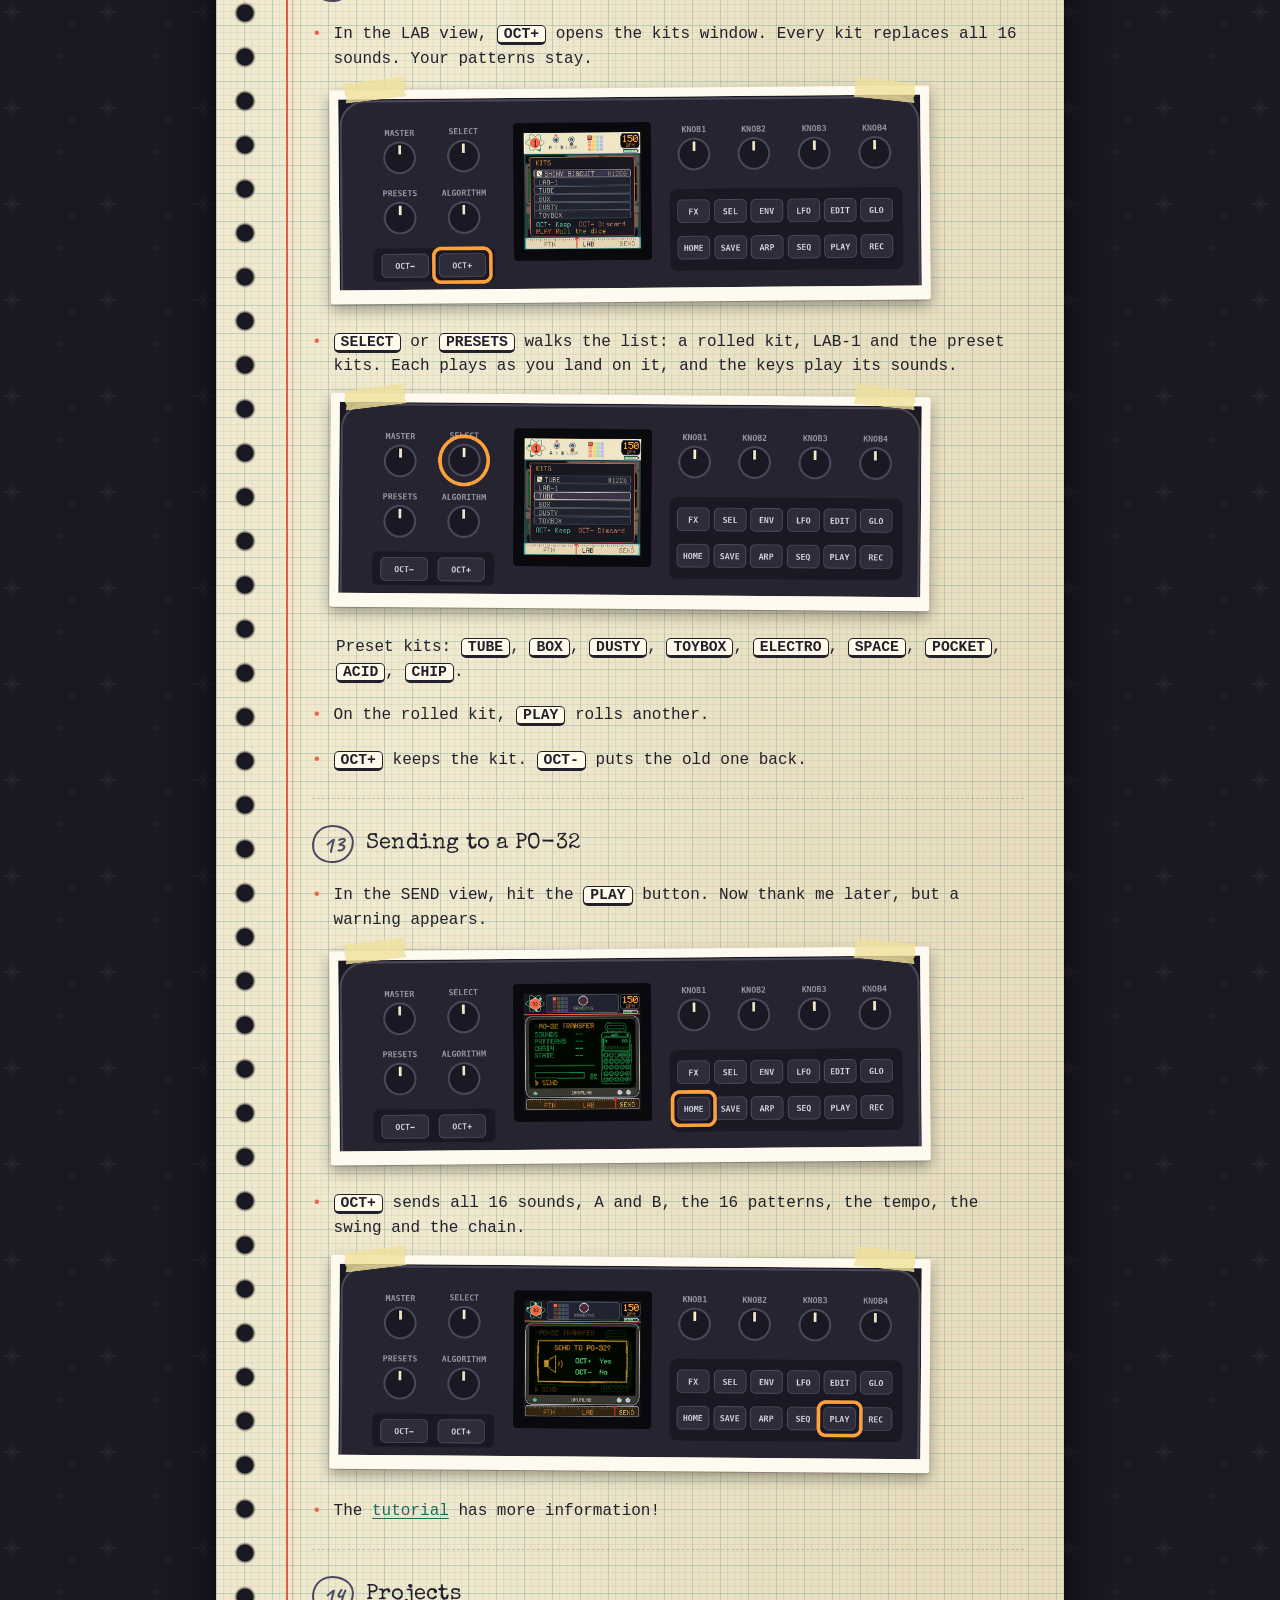
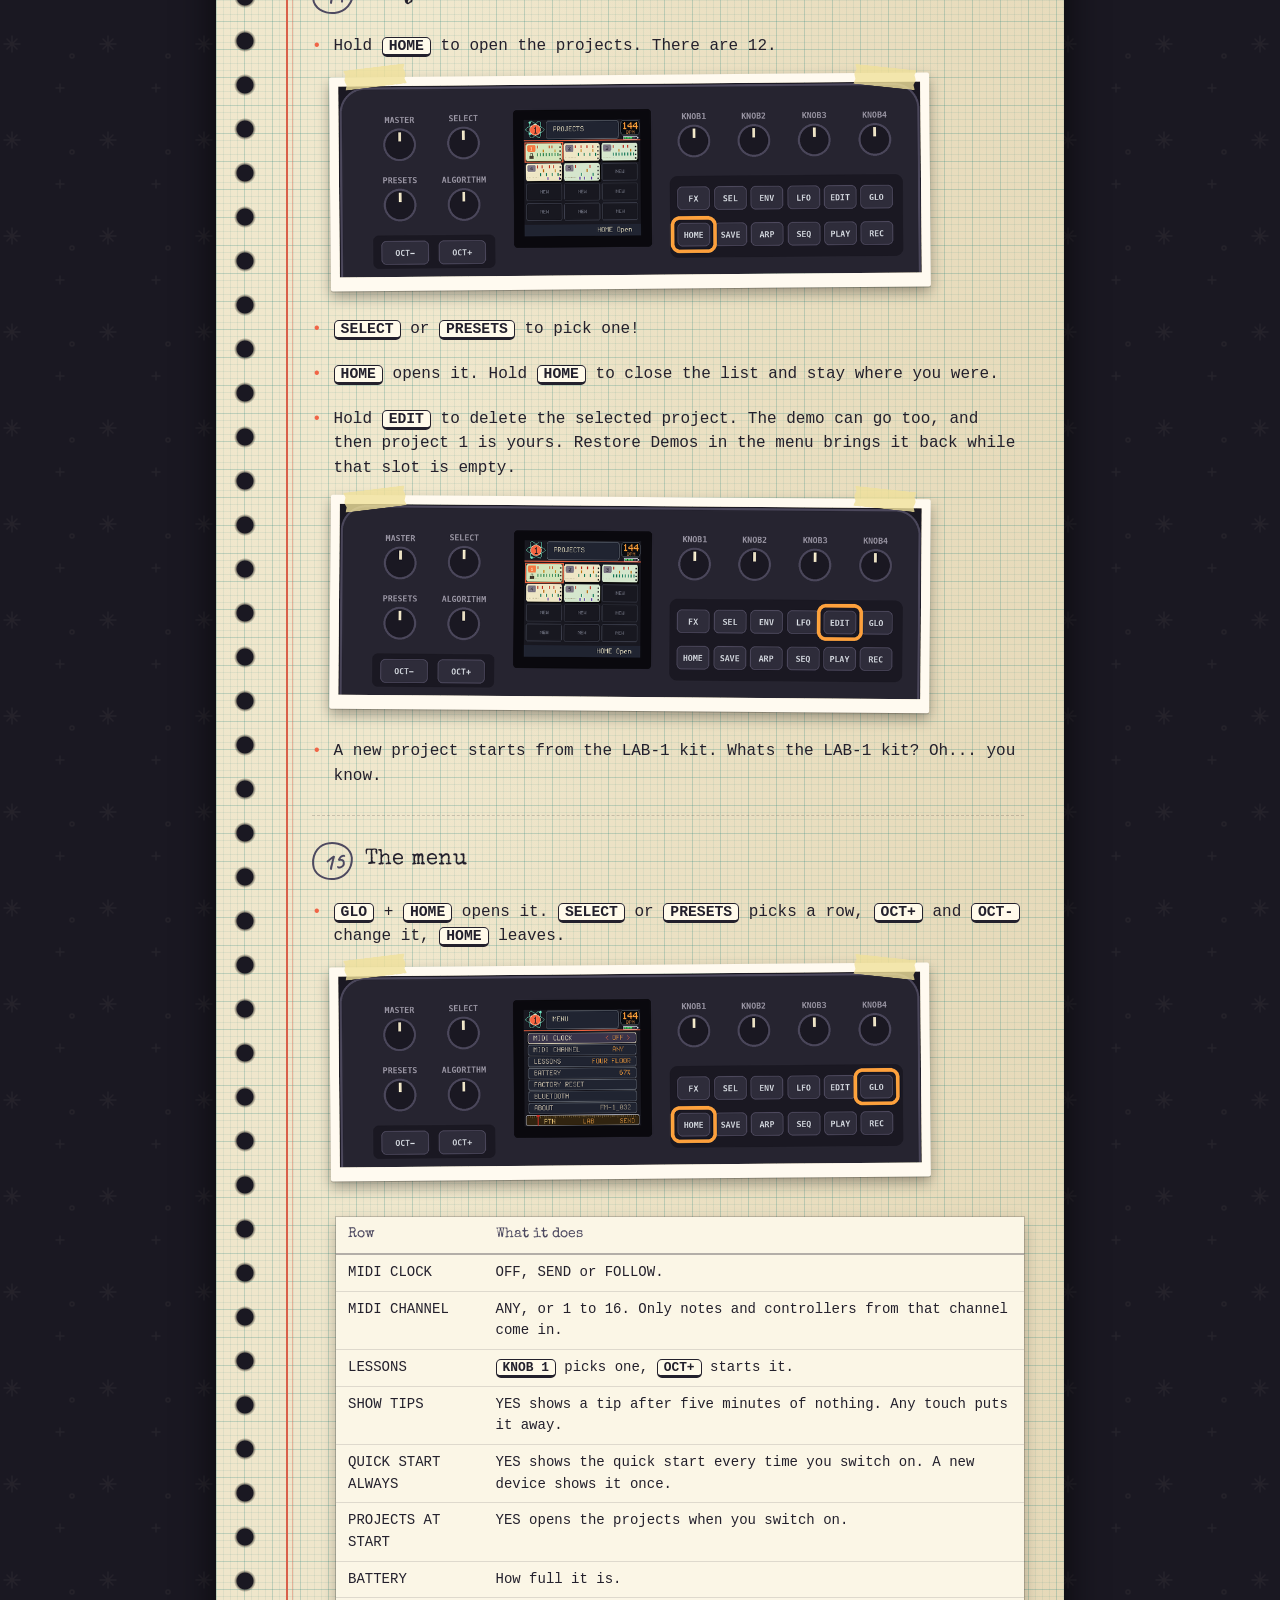
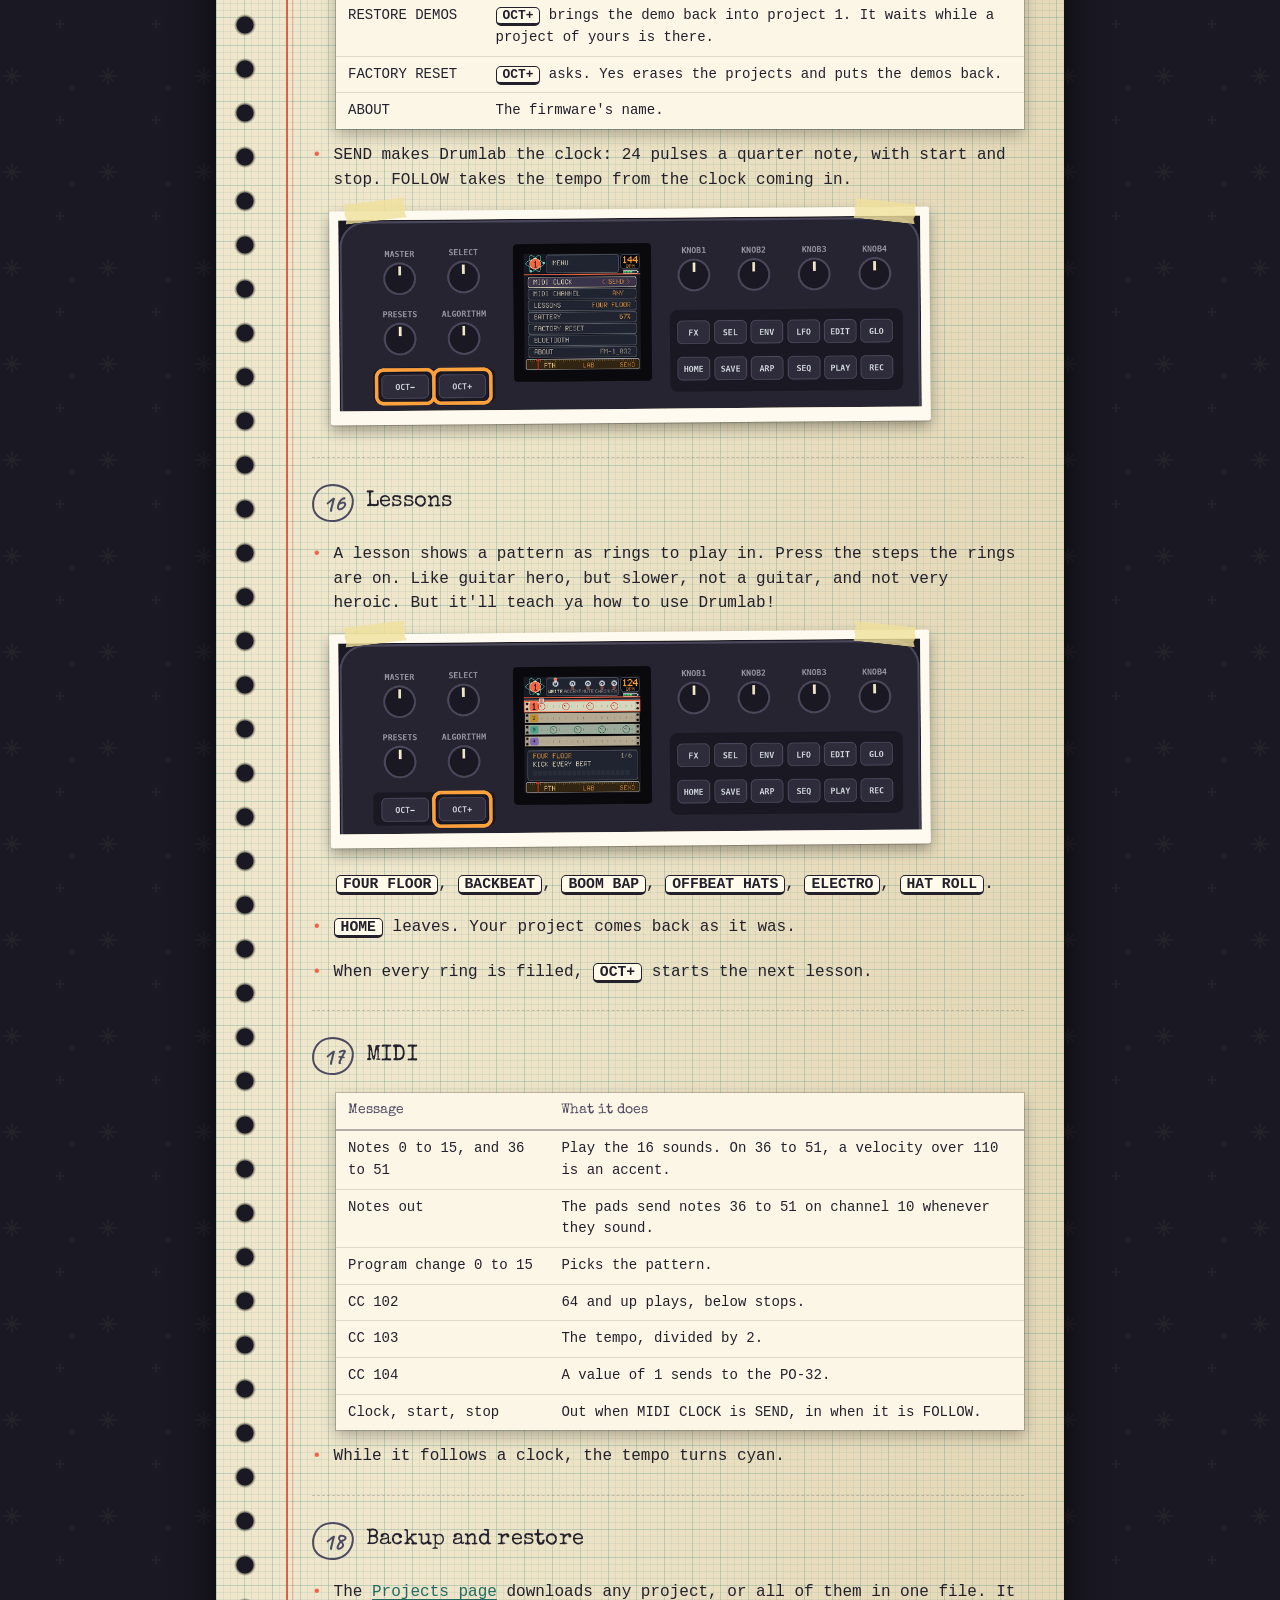
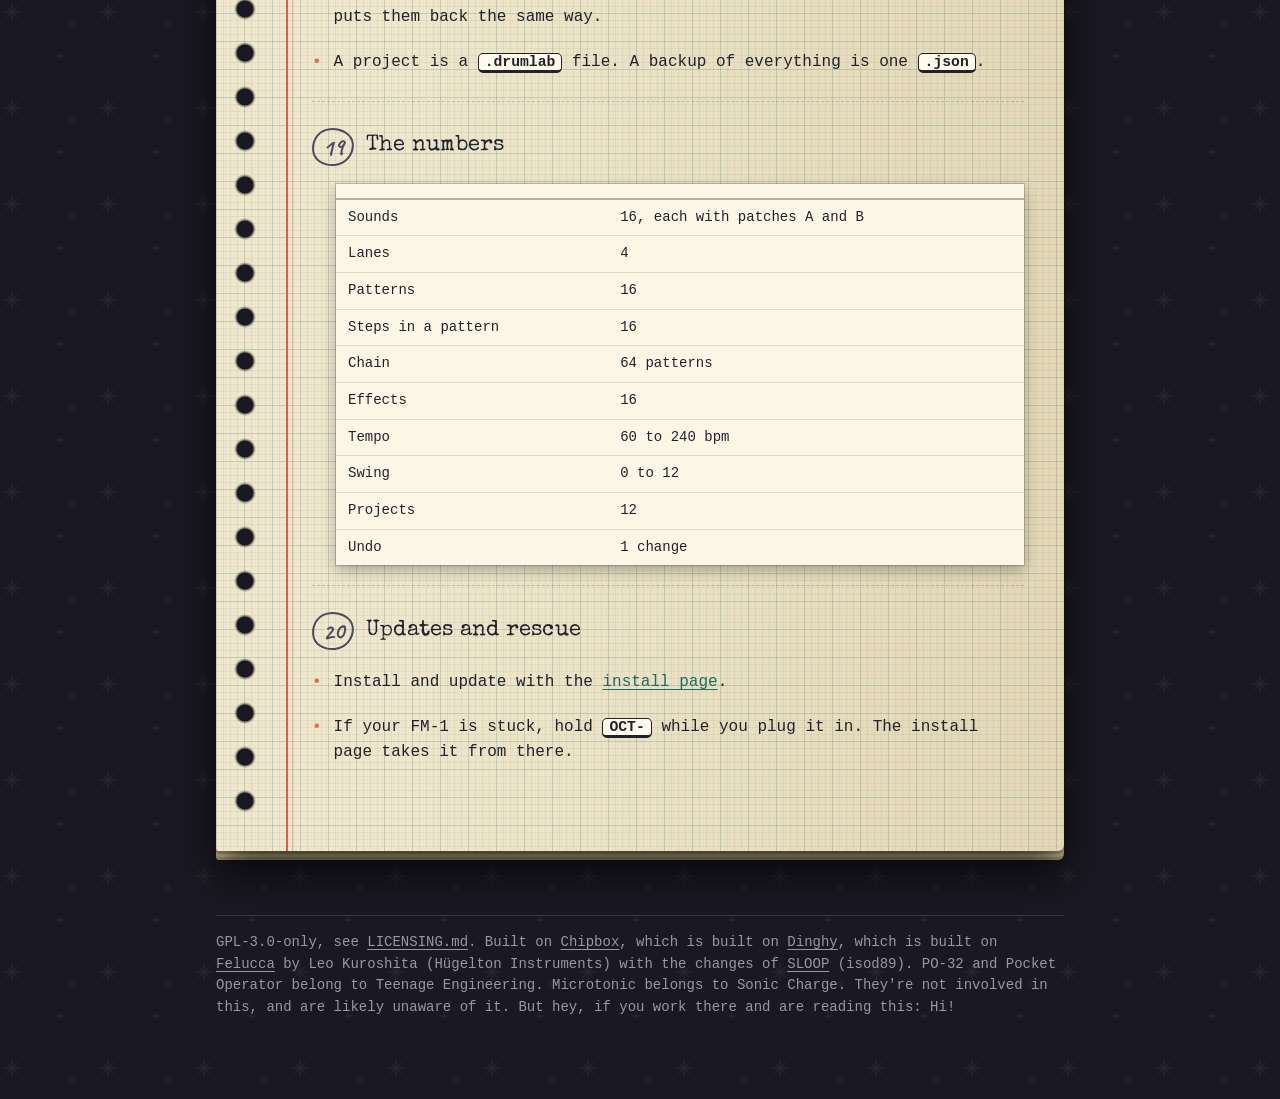
==== commit ffec2076: "update help menu stuff, and ability to delete demo" ====
--- a/site/guide/index.html
+++ b/site/guide/index.html
@@ -131,14 +131,14 @@
     <div class="item"><div class="t"><div>Hold <code>HOME</code> to open the projects. There are 12.</div></div><div class="pic"><img src="../manual/img/pn-g-picker.png" alt="g-picker" width="960" height="315" loading="lazy"></div></div>
     <div class="item"><div class="t"><div><code>SELECT</code> or <code>PRESETS</code> to pick one!</div></div></div>
     <div class="item"><div class="t"><div><code>HOME</code> opens it. Hold <code>HOME</code> to close the list and stay where you were.</div></div></div>
-    <div class="item"><div class="t"><div>Hold <code>EDIT</code> to delete the selected pattern.</div></div><div class="pic"><img src="../manual/img/pn-g-delete.png" alt="g-delete" width="960" height="315" loading="lazy"></div></div>
+    <div class="item"><div class="t"><div>Hold <code>EDIT</code> to delete the selected project. The demo can go too, and then project 1 is yours. Restore Demos in the menu brings it back while that slot is empty.</div></div><div class="pic"><img src="../manual/img/pn-g-delete.png" alt="g-delete" width="960" height="315" loading="lazy"></div></div>
     <div class="item"><div class="t"><div>A new project starts from the LAB-1 kit. Whats the LAB-1 kit? Oh... you know.</div></div></div>
   </section>
 
   <section class="step" id="menu">
     <h2><b>15</b>The menu</h2>
     <div class="item"><div class="t"><div><code>GLO</code> + <code>HOME</code> opens it. <code>SELECT</code> or <code>PRESETS</code> picks a row, <code>OCT+</code> and <code>OCT-</code> change it, <code>HOME</code> leaves.</div></div><div class="pic"><img src="../manual/img/pn-g-menu.png" alt="g-menu" width="960" height="315" loading="lazy"></div></div>
-    <div class="block"><table><tr><th>Row</th><th>What it does</th></tr><tr><td>MIDI CLOCK</td><td>OFF, SEND or FOLLOW.</td></tr><tr><td>MIDI CHANNEL</td><td>ANY, or 1 to 16. Only notes and controllers from that channel come in.</td></tr><tr><td>LESSONS</td><td><code>KNOB 1</code> picks one, <code>OCT+</code> starts it.</td></tr><tr><td>BATTERY</td><td>How full it is.</td></tr><tr><td>FACTORY RESET</td><td><code>OCT+</code> asks. Yes erases the projects and puts the demos back.</td></tr><tr><td>ABOUT</td><td>The firmware's name.</td></tr></table></div>
+    <div class="block"><table><tr><th>Row</th><th>What it does</th></tr><tr><td>MIDI CLOCK</td><td>OFF, SEND or FOLLOW.</td></tr><tr><td>MIDI CHANNEL</td><td>ANY, or 1 to 16. Only notes and controllers from that channel come in.</td></tr><tr><td>LESSONS</td><td><code>KNOB 1</code> picks one, <code>OCT+</code> starts it.</td></tr><tr><td>SHOW TIPS</td><td>YES shows a tip after five minutes of nothing. Any touch puts it away.</td></tr><tr><td>QUICK START ALWAYS</td><td>YES shows the quick start every time you switch on. A new device shows it once.</td></tr><tr><td>PROJECTS AT START</td><td>YES opens the projects when you switch on.</td></tr><tr><td>BATTERY</td><td>How full it is.</td></tr><tr><td>RESTORE DEMOS</td><td><code>OCT+</code> brings the demo back into project 1. It waits while a project of yours is there.</td></tr><tr><td>FACTORY RESET</td><td><code>OCT+</code> asks. Yes erases the projects and puts the demos back.</td></tr><tr><td>ABOUT</td><td>The firmware's name.</td></tr></table></div>
     <div class="item"><div class="t"><div>SEND makes Drumlab the clock: 24 pulses a quarter note, with start and stop. FOLLOW takes the tempo from the clock coming in.</div></div><div class="pic"><img src="../manual/img/pn-g-clock.png" alt="g-clock" width="960" height="315" loading="lazy"></div></div>
   </section>
 
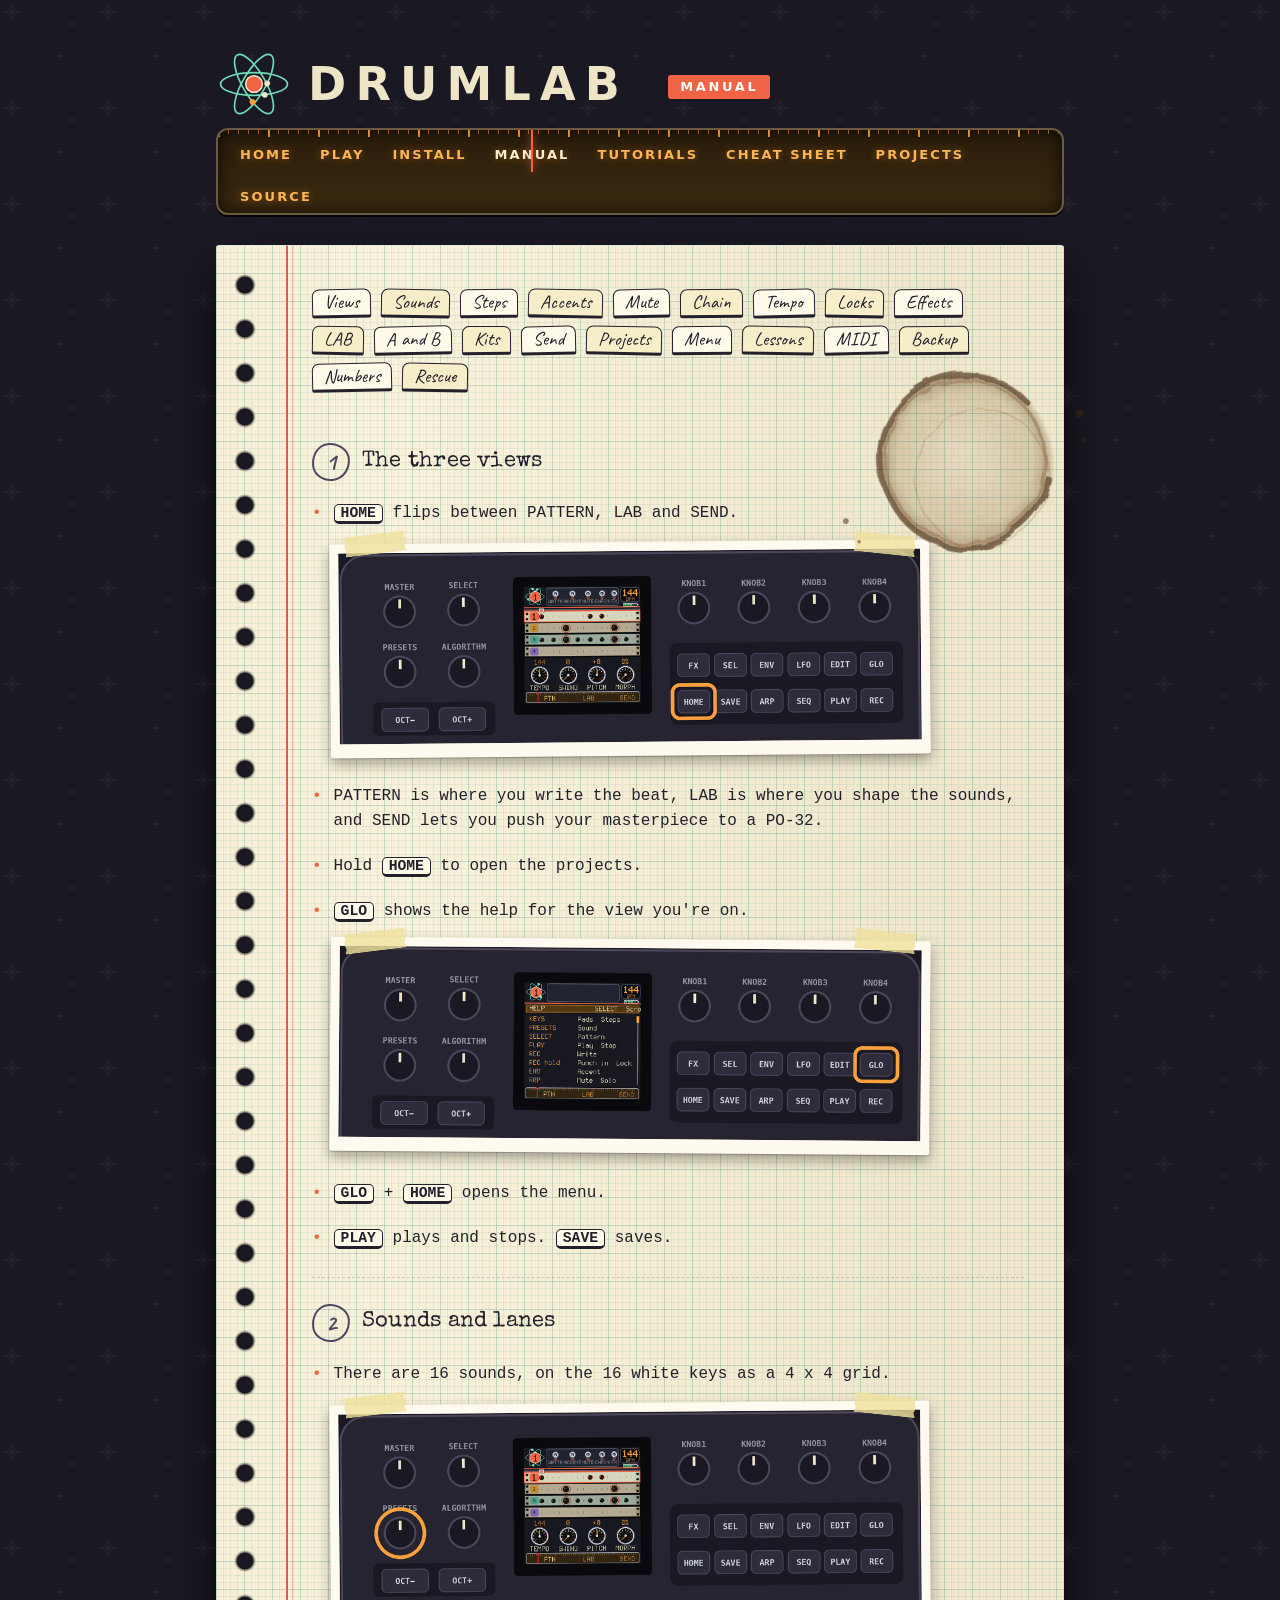
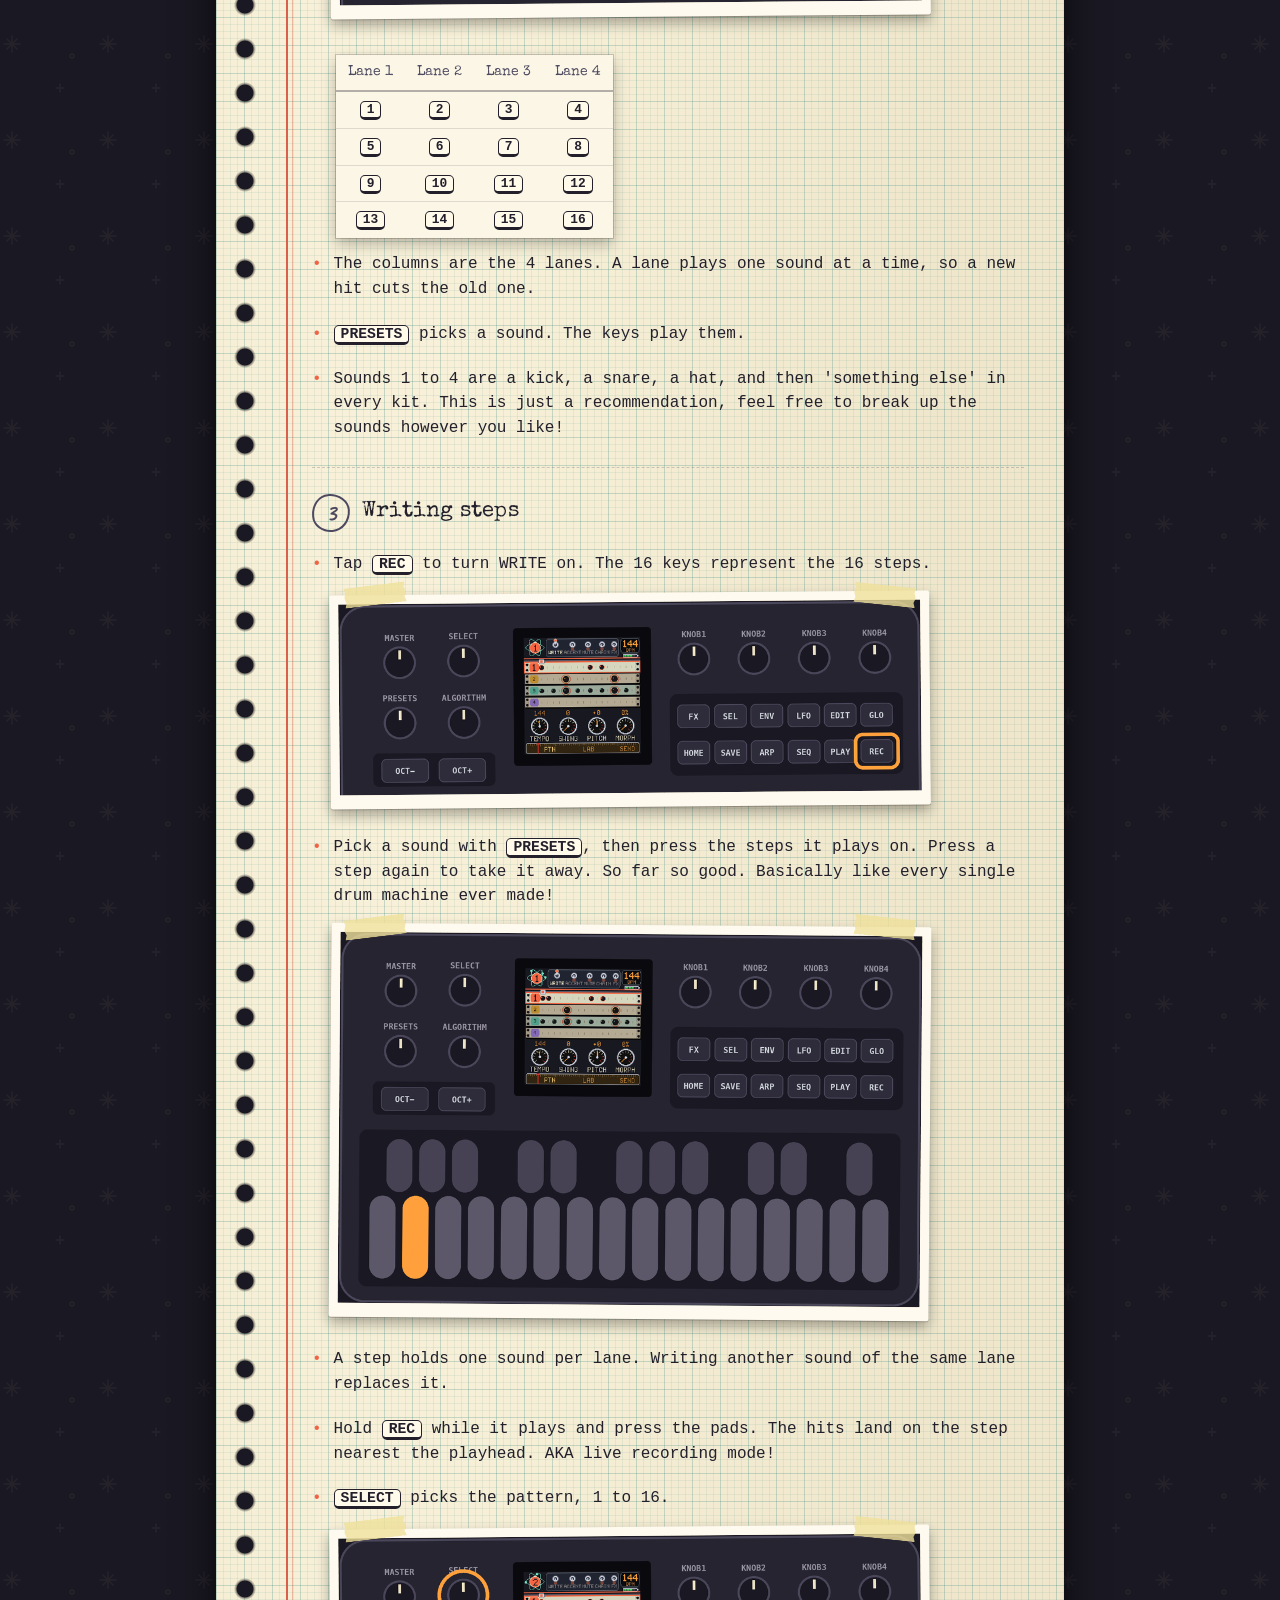
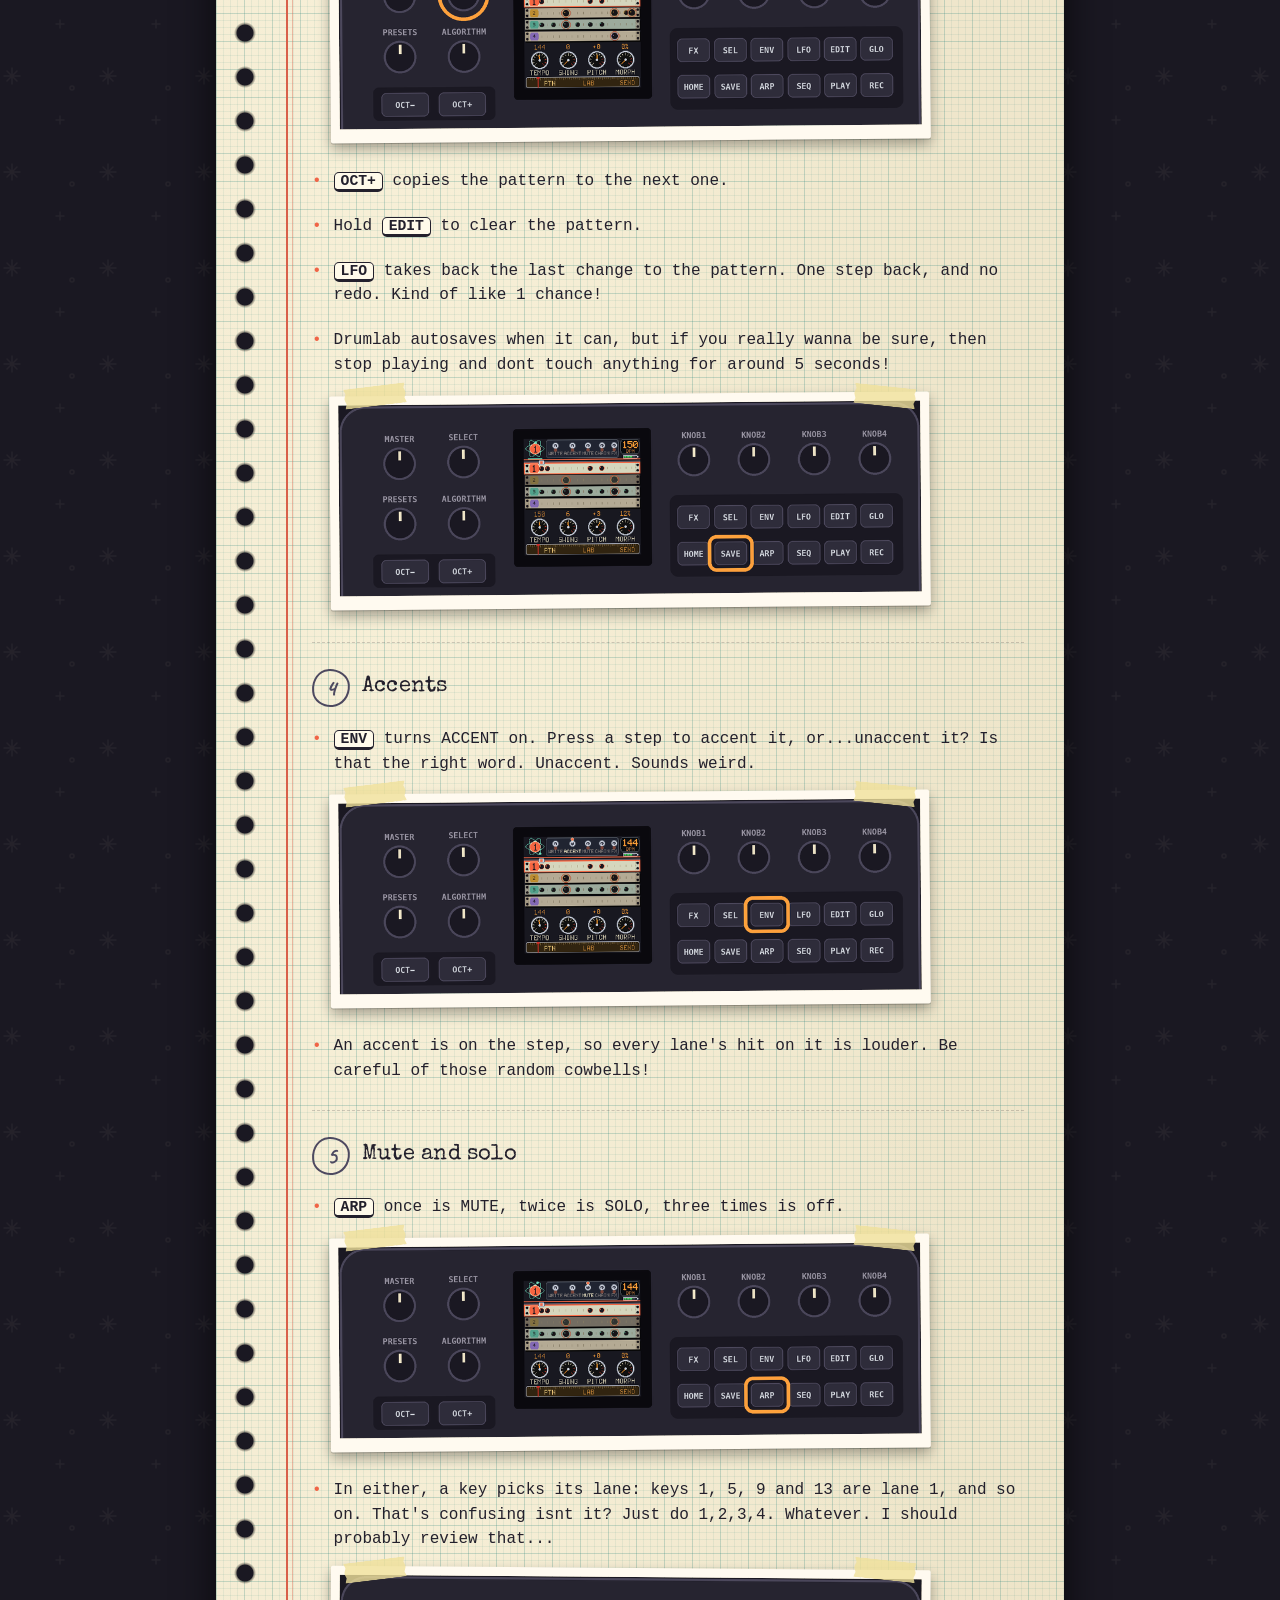
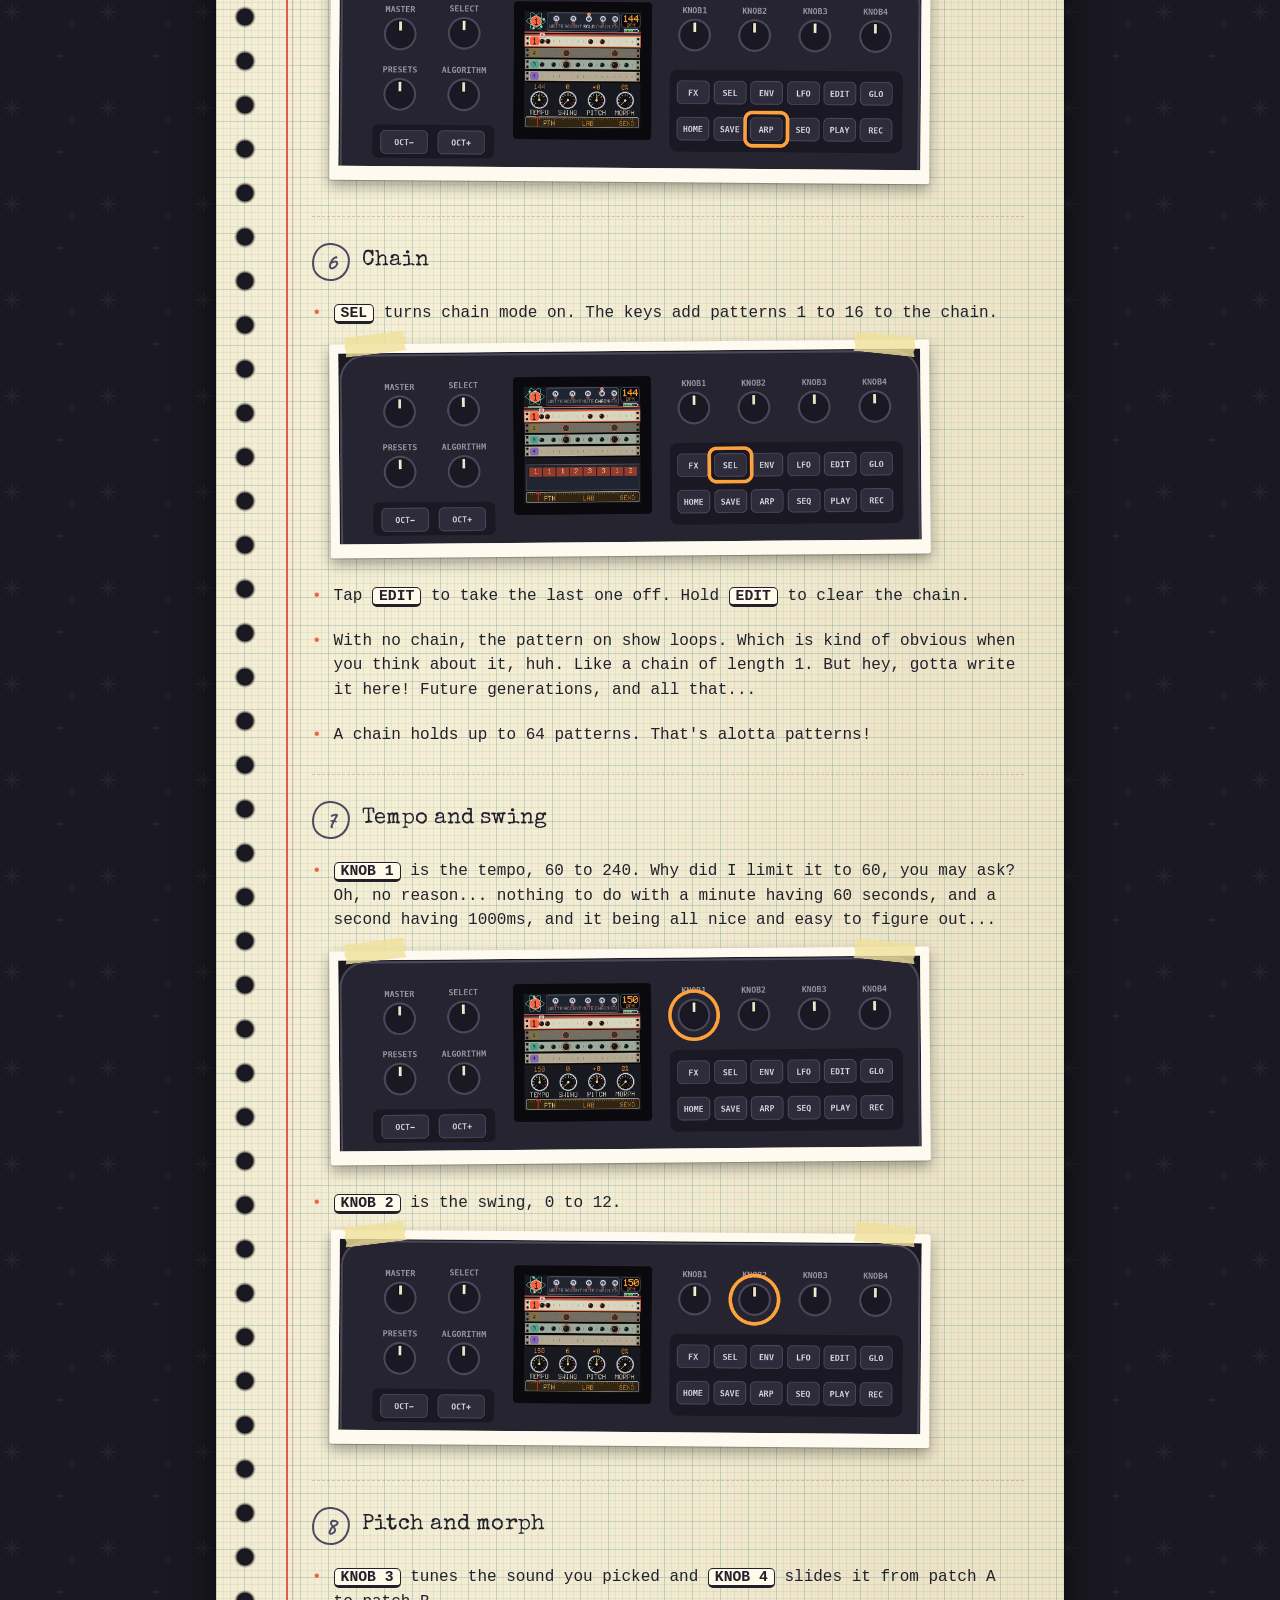
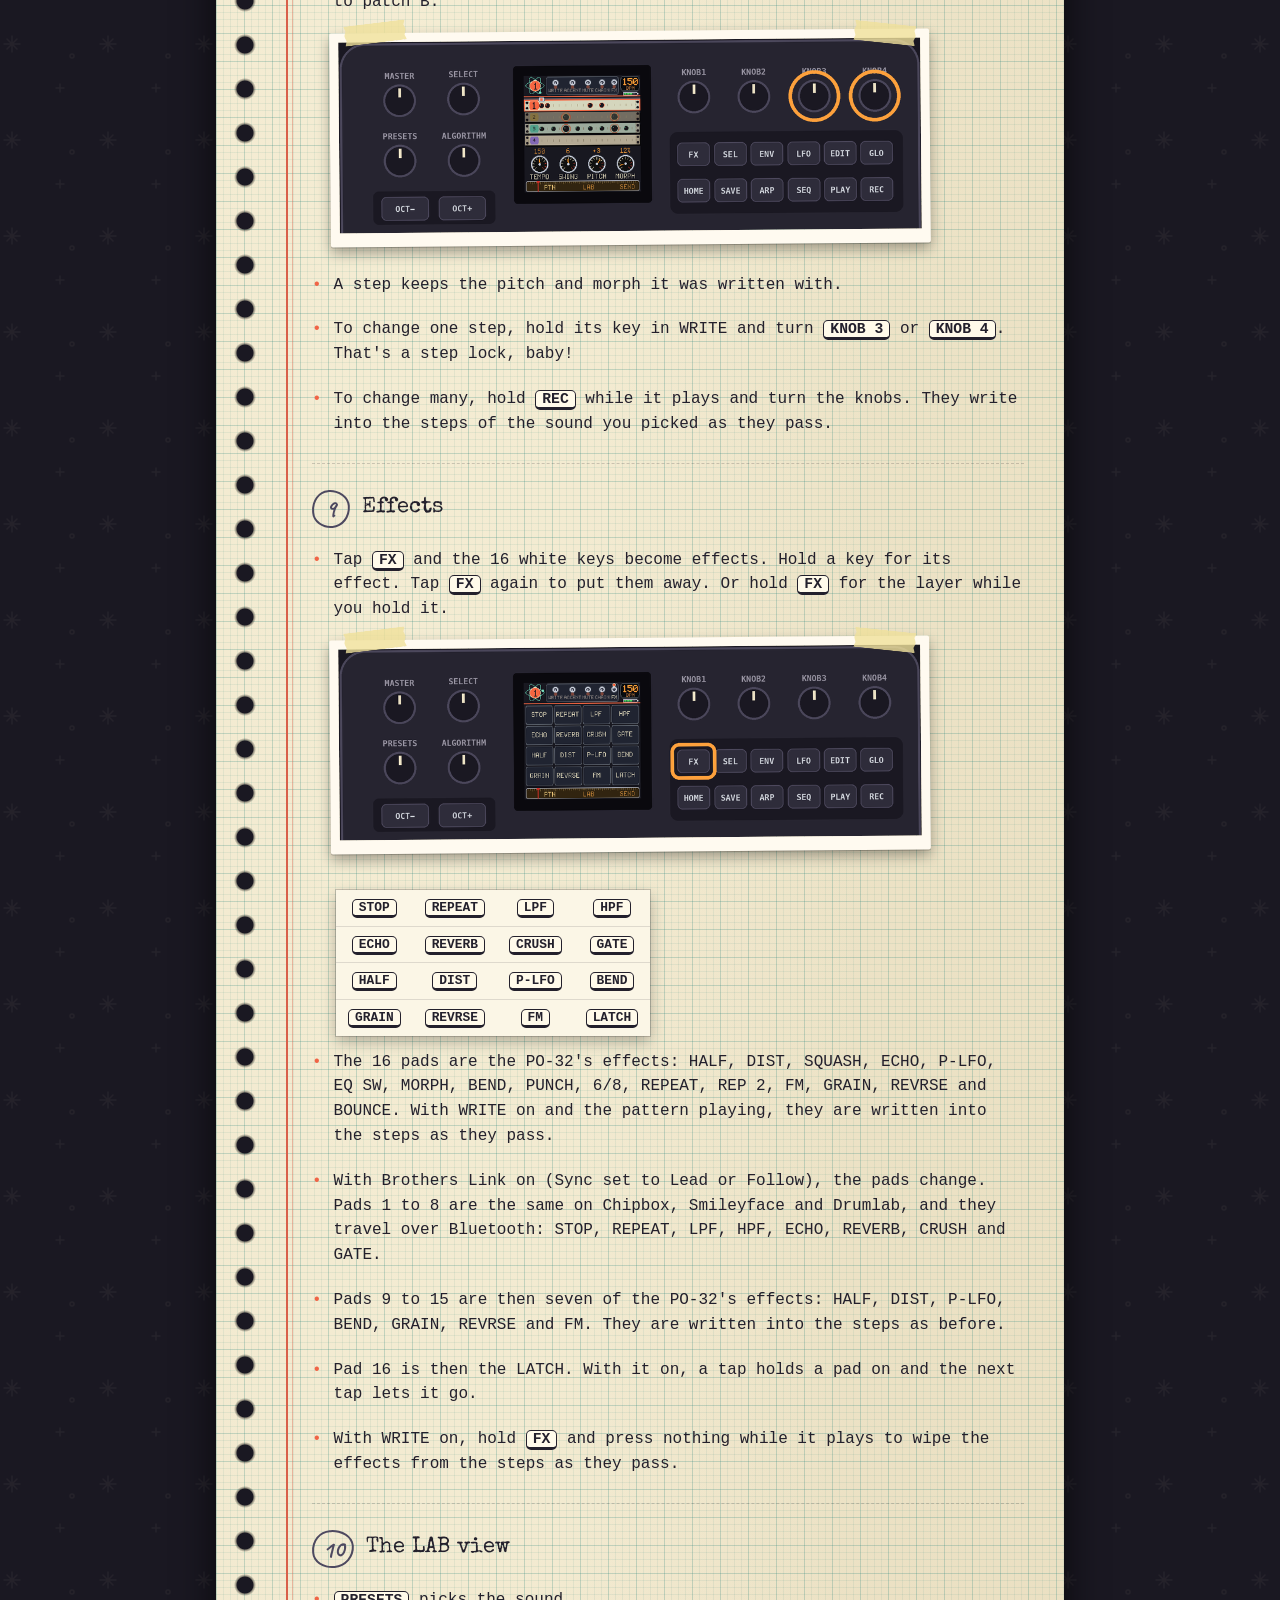
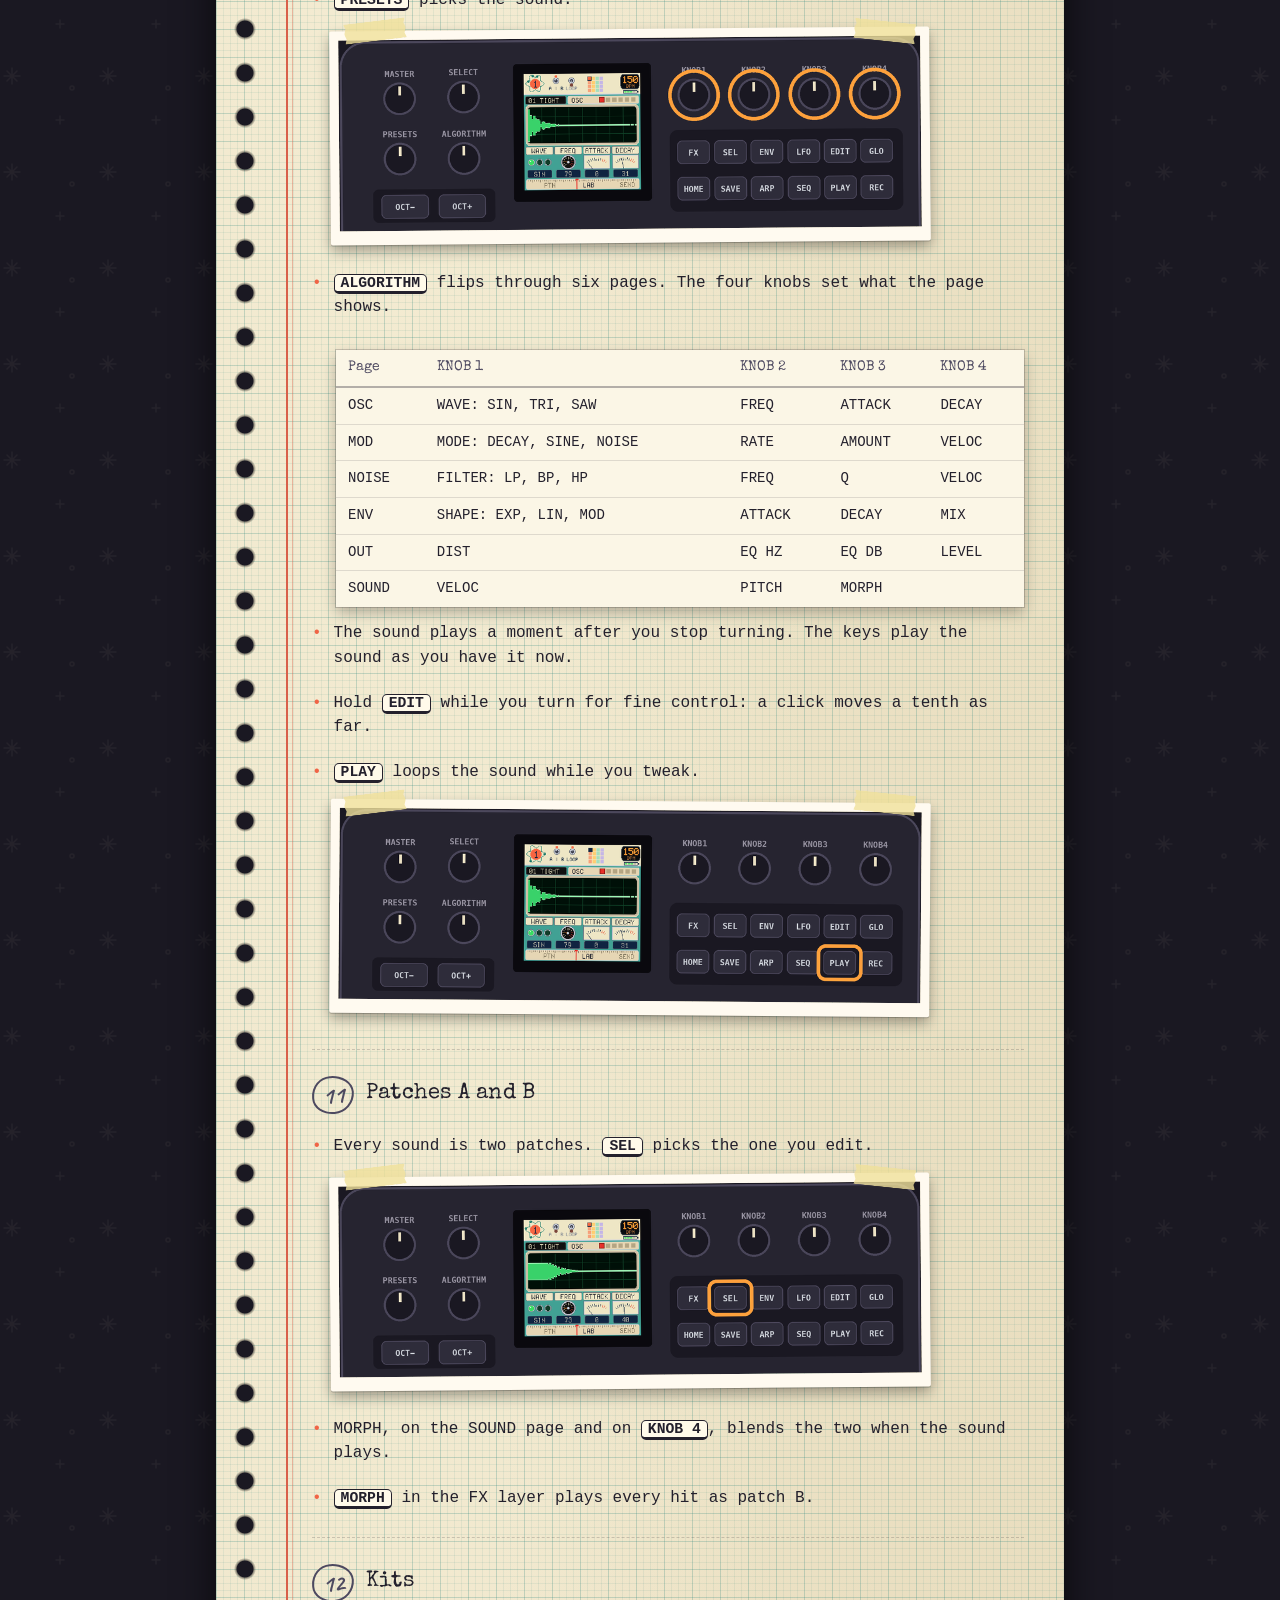
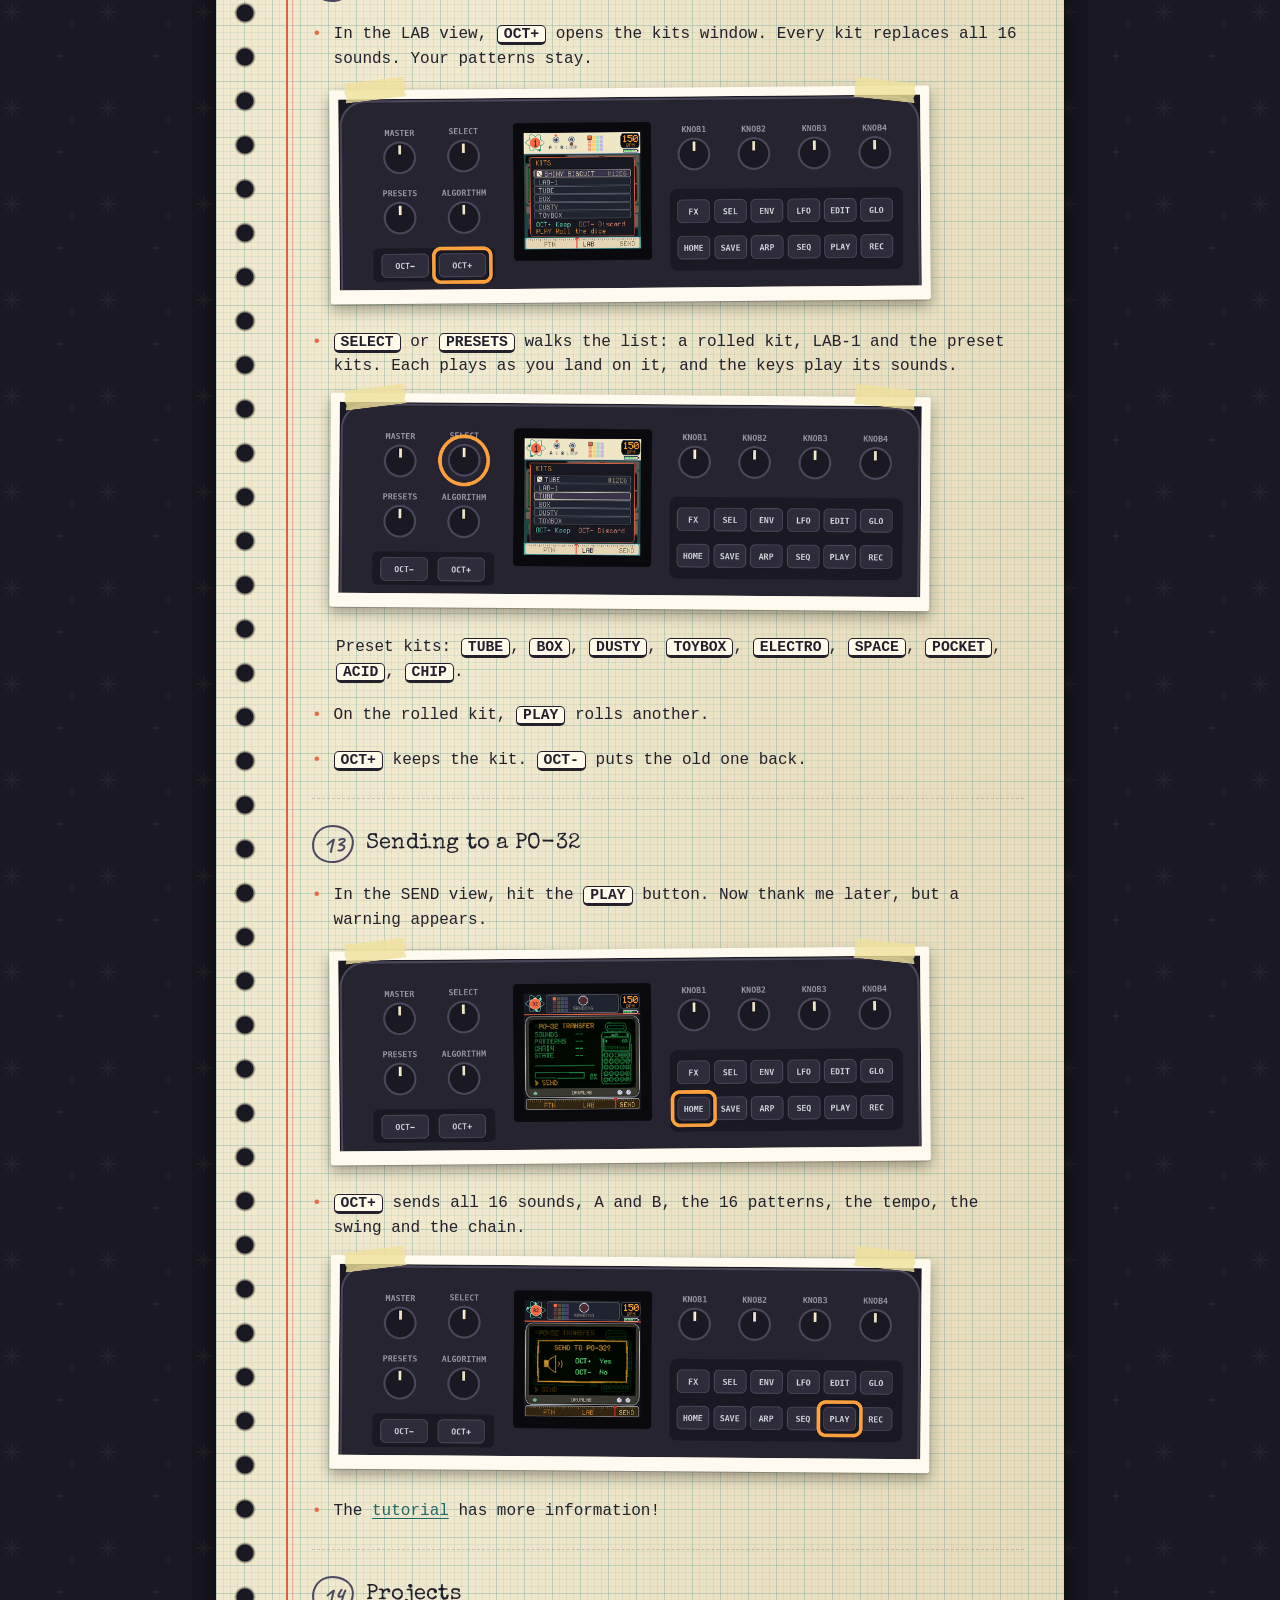
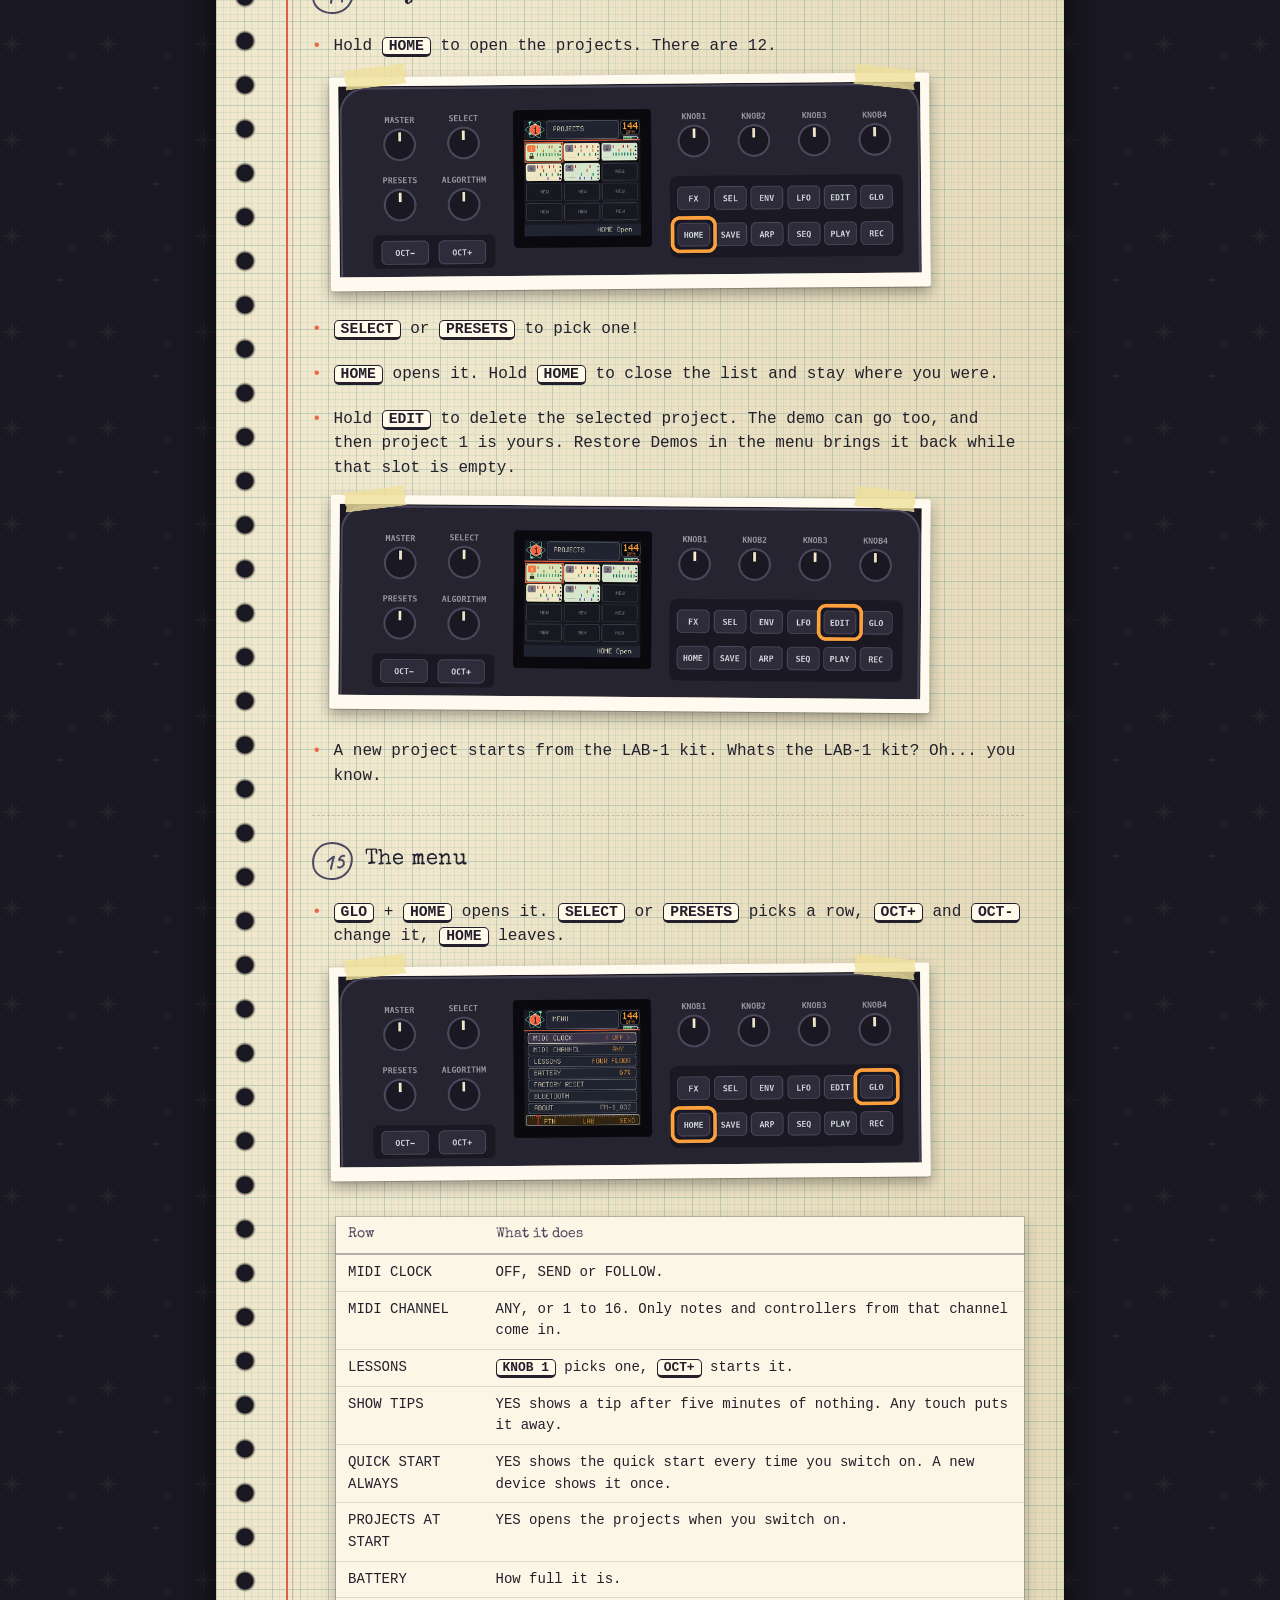
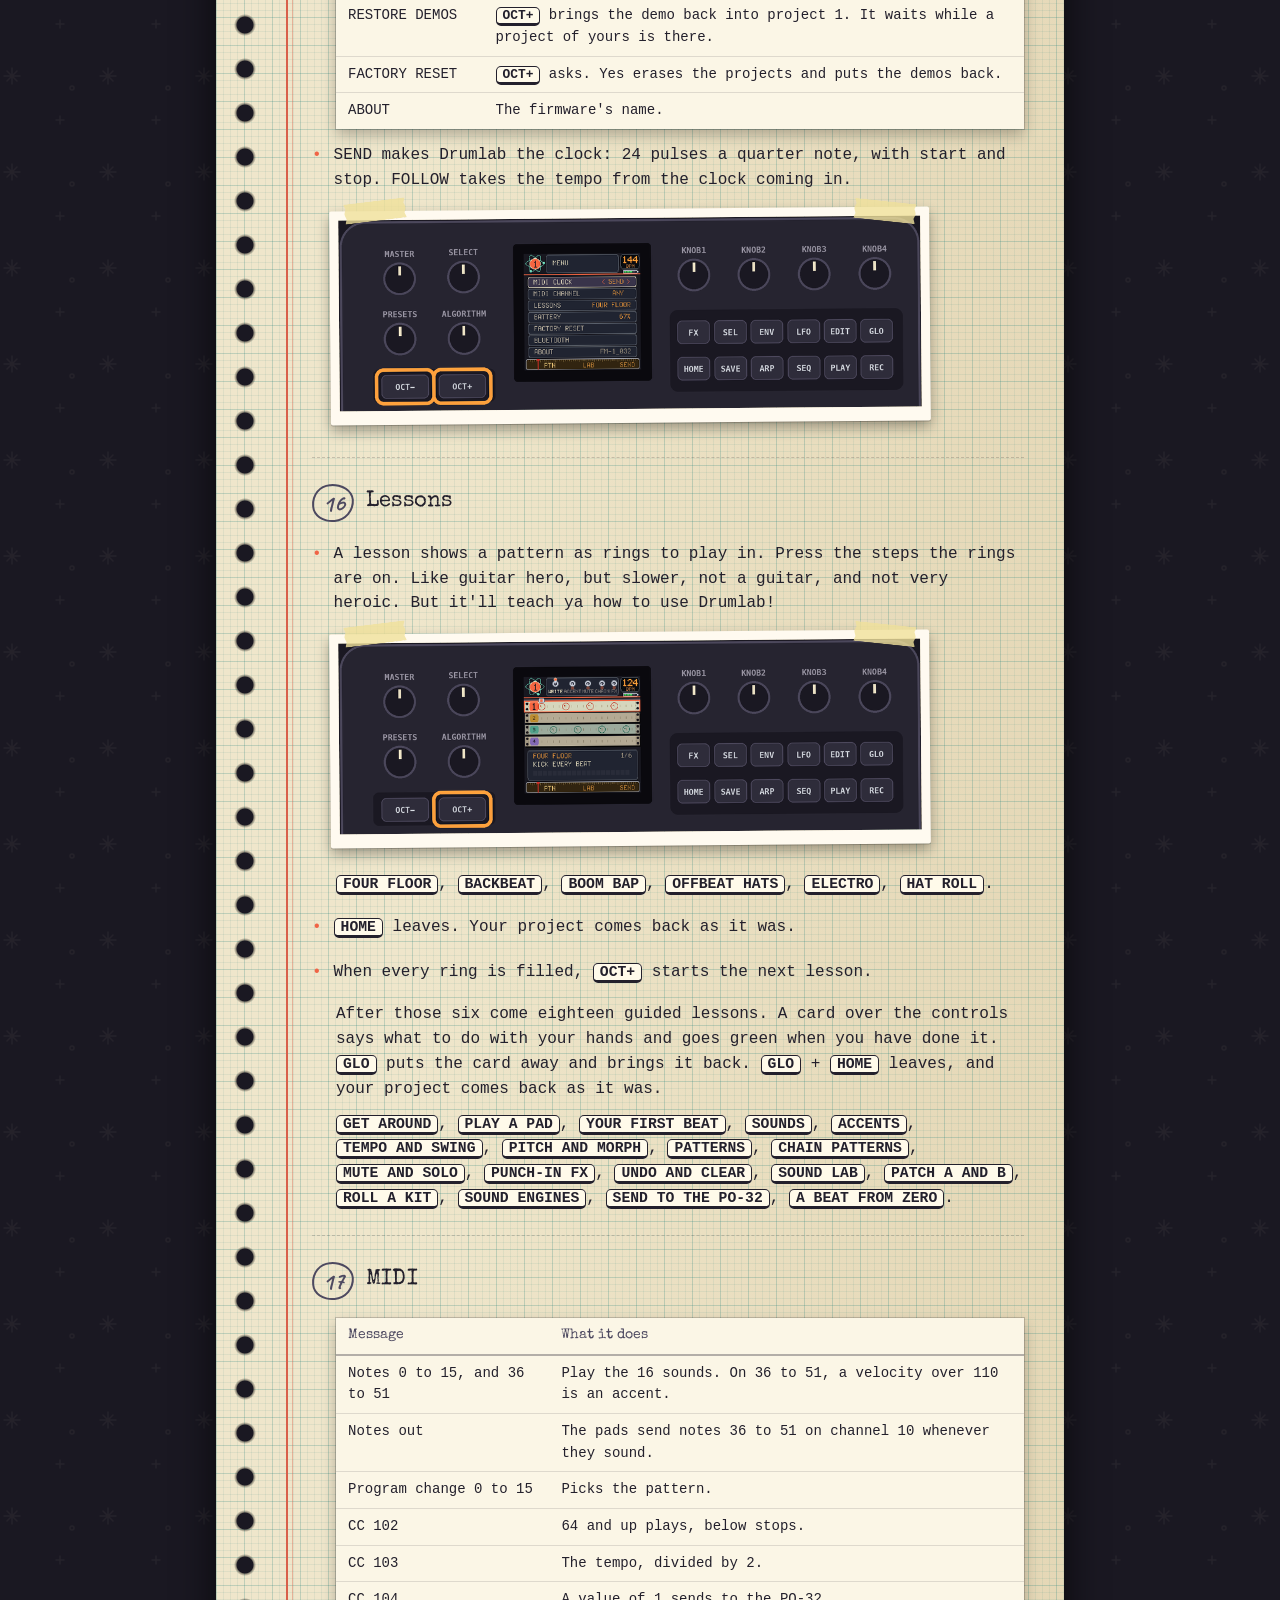
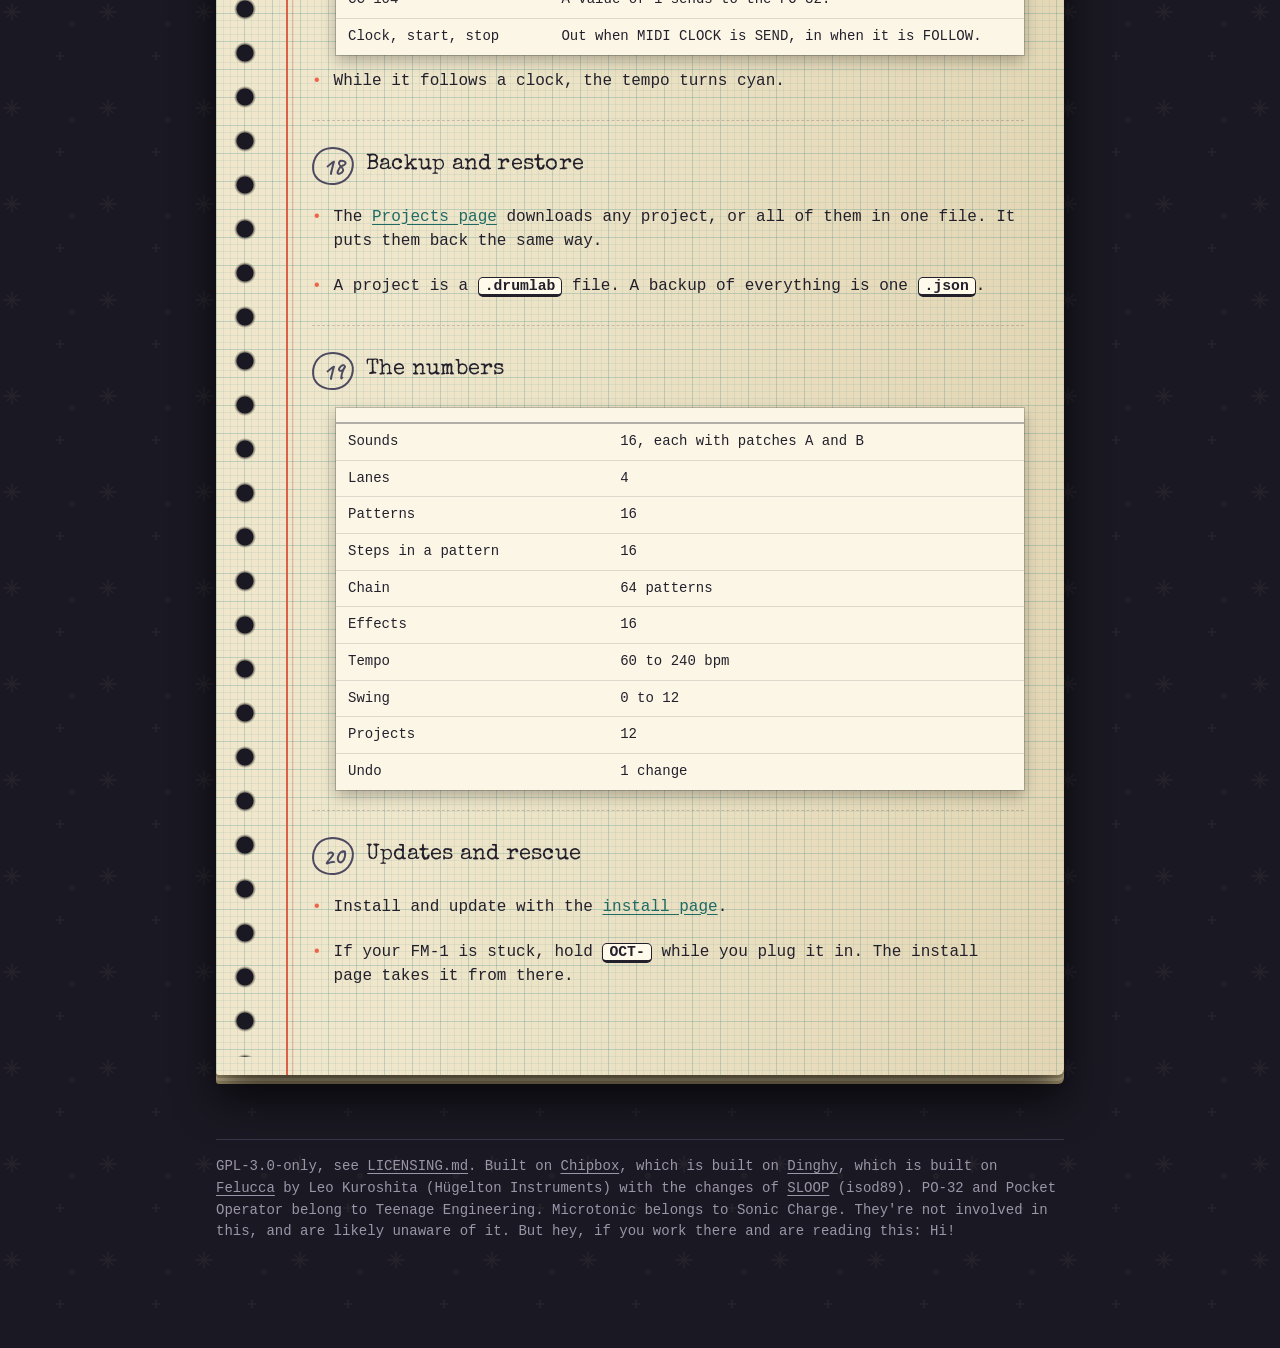
==== commit c8c61e7b: "tutorials! but in the wrong order lmao" ====
--- a/site/guide/index.html
+++ b/site/guide/index.html
@@ -148,6 +148,8 @@
     <div class="block"><p><code>FOUR FLOOR</code>, <code>BACKBEAT</code>, <code>BOOM BAP</code>, <code>OFFBEAT HATS</code>, <code>ELECTRO</code>, <code>HAT ROLL</code>.</p></div>
     <div class="item"><div class="t"><div><code>HOME</code> leaves. Your project comes back as it was.</div></div></div>
     <div class="item"><div class="t"><div>When every ring is filled, <code>OCT+</code> starts the next lesson.</div></div></div>
+    <div class="block"><p>After those six come eighteen guided lessons. A card over the controls says what to do with your hands and goes green when you have done it. <code>GLO</code> puts the card away and brings it back. <code>GLO</code> + <code>HOME</code> leaves, and your project comes back as it was.</p></div>
+    <div class="block"><p><code>GET AROUND</code>, <code>PLAY A PAD</code>, <code>YOUR FIRST BEAT</code>, <code>SOUNDS</code>, <code>ACCENTS</code>, <code>TEMPO AND SWING</code>, <code>PITCH AND MORPH</code>, <code>PATTERNS</code>, <code>CHAIN PATTERNS</code>, <code>MUTE AND SOLO</code>, <code>PUNCH-IN FX</code>, <code>UNDO AND CLEAR</code>, <code>SOUND LAB</code>, <code>PATCH A AND B</code>, <code>ROLL A KIT</code>, <code>SOUND ENGINES</code>, <code>SEND TO THE PO-32</code>, <code>A BEAT FROM ZERO</code>.</p></div>
   </section>
 
   <section class="step" id="midi">
